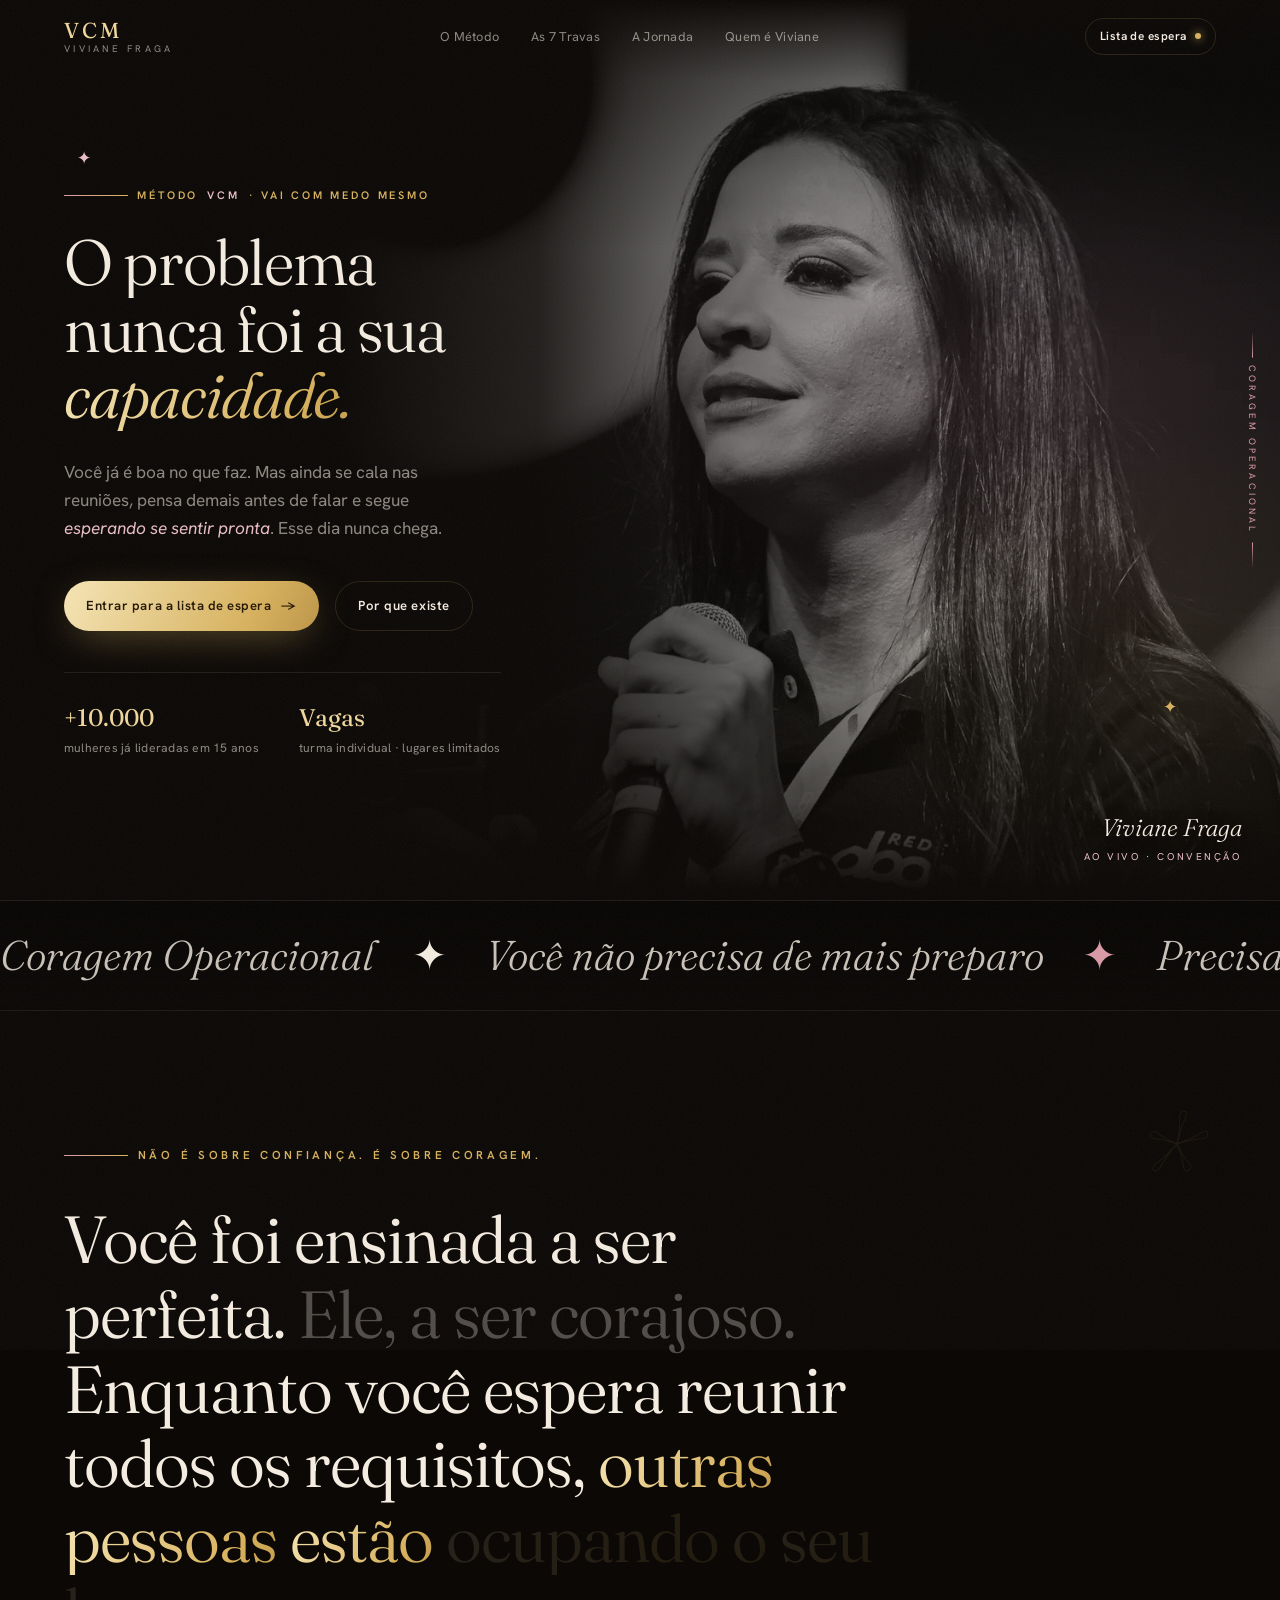
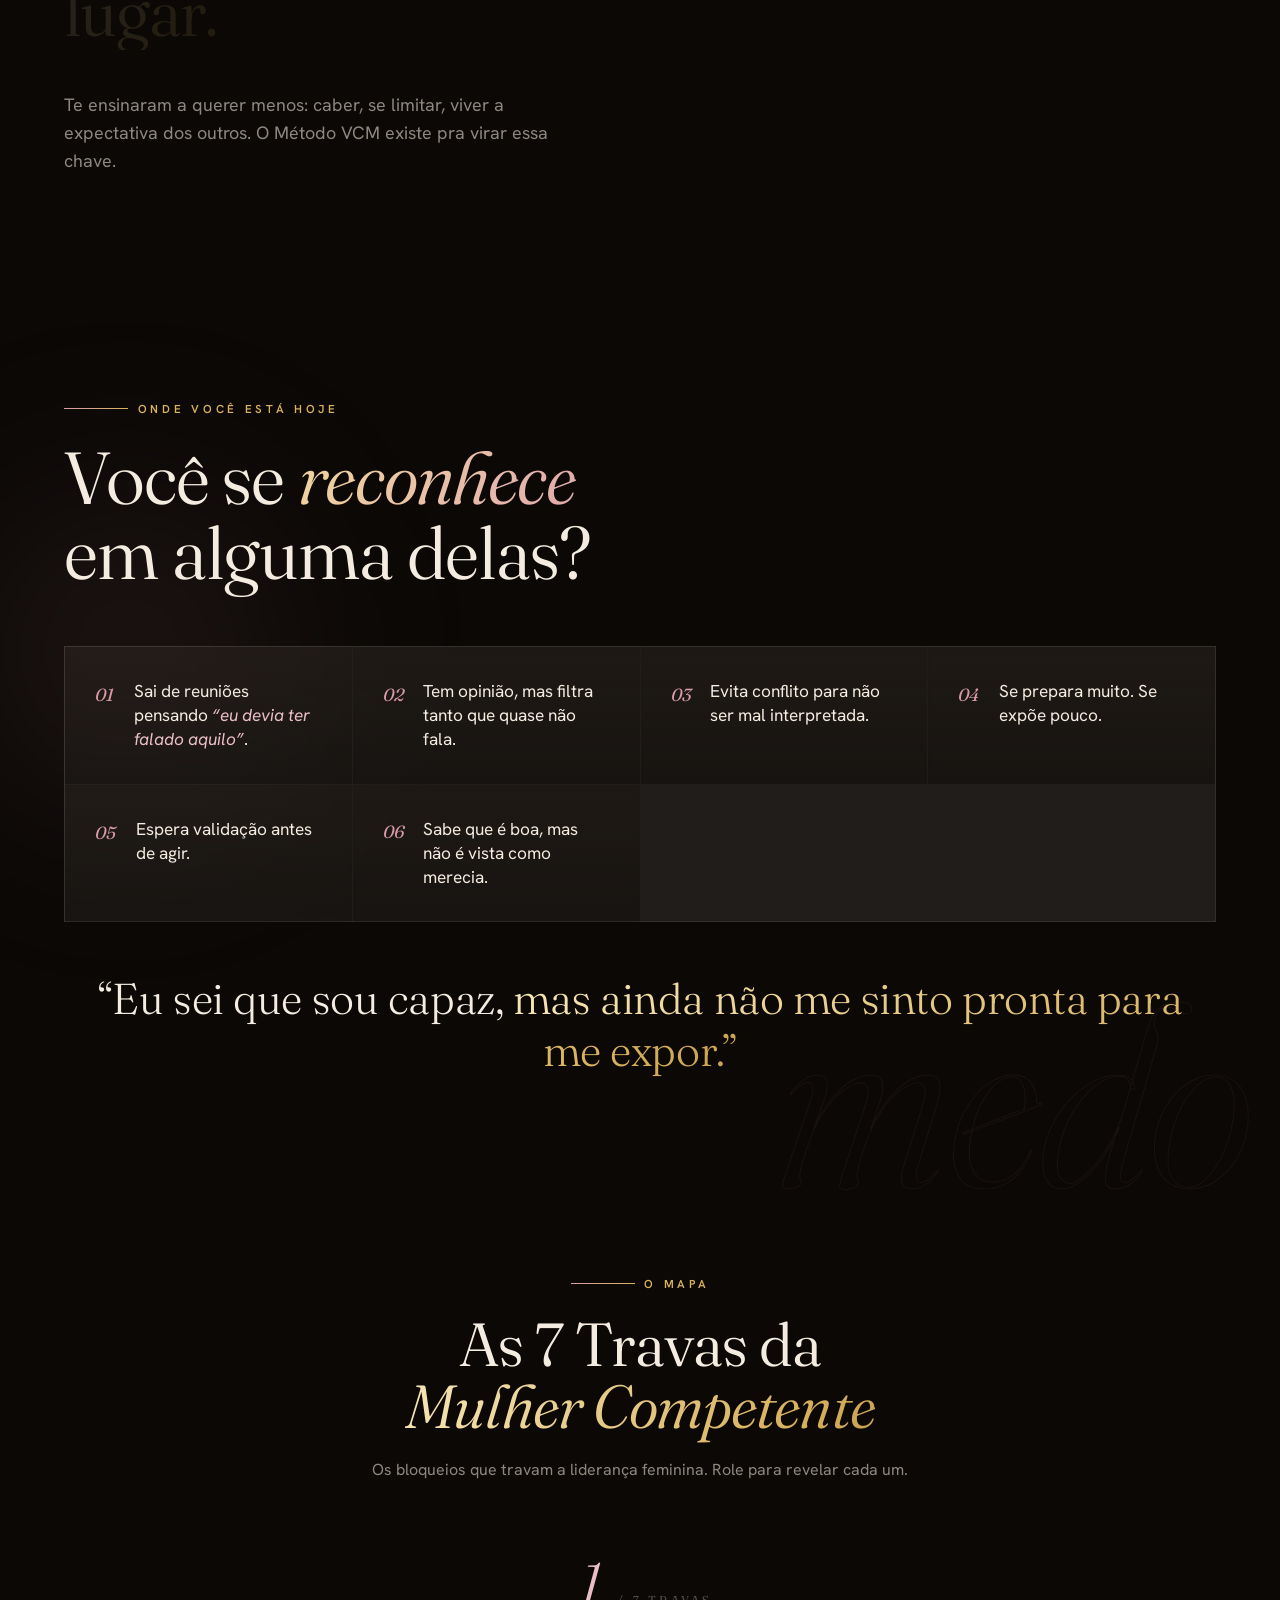
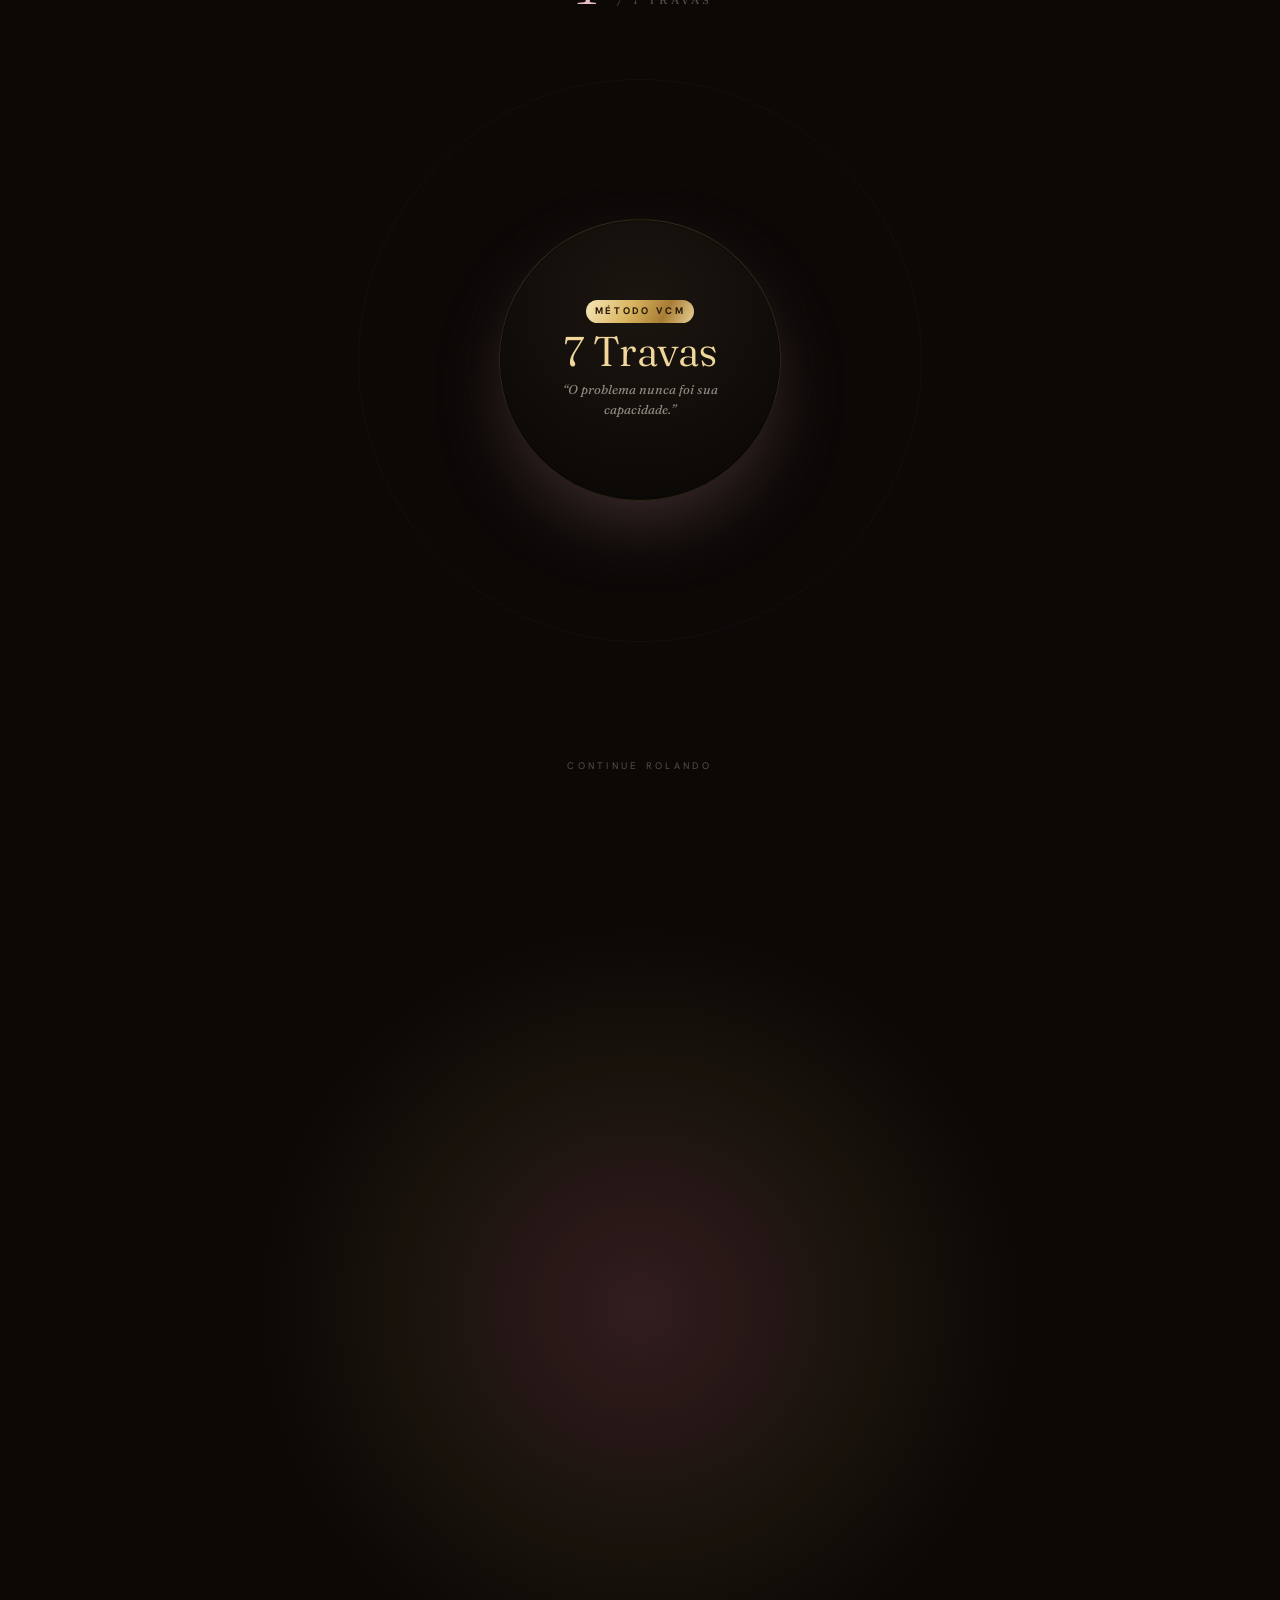
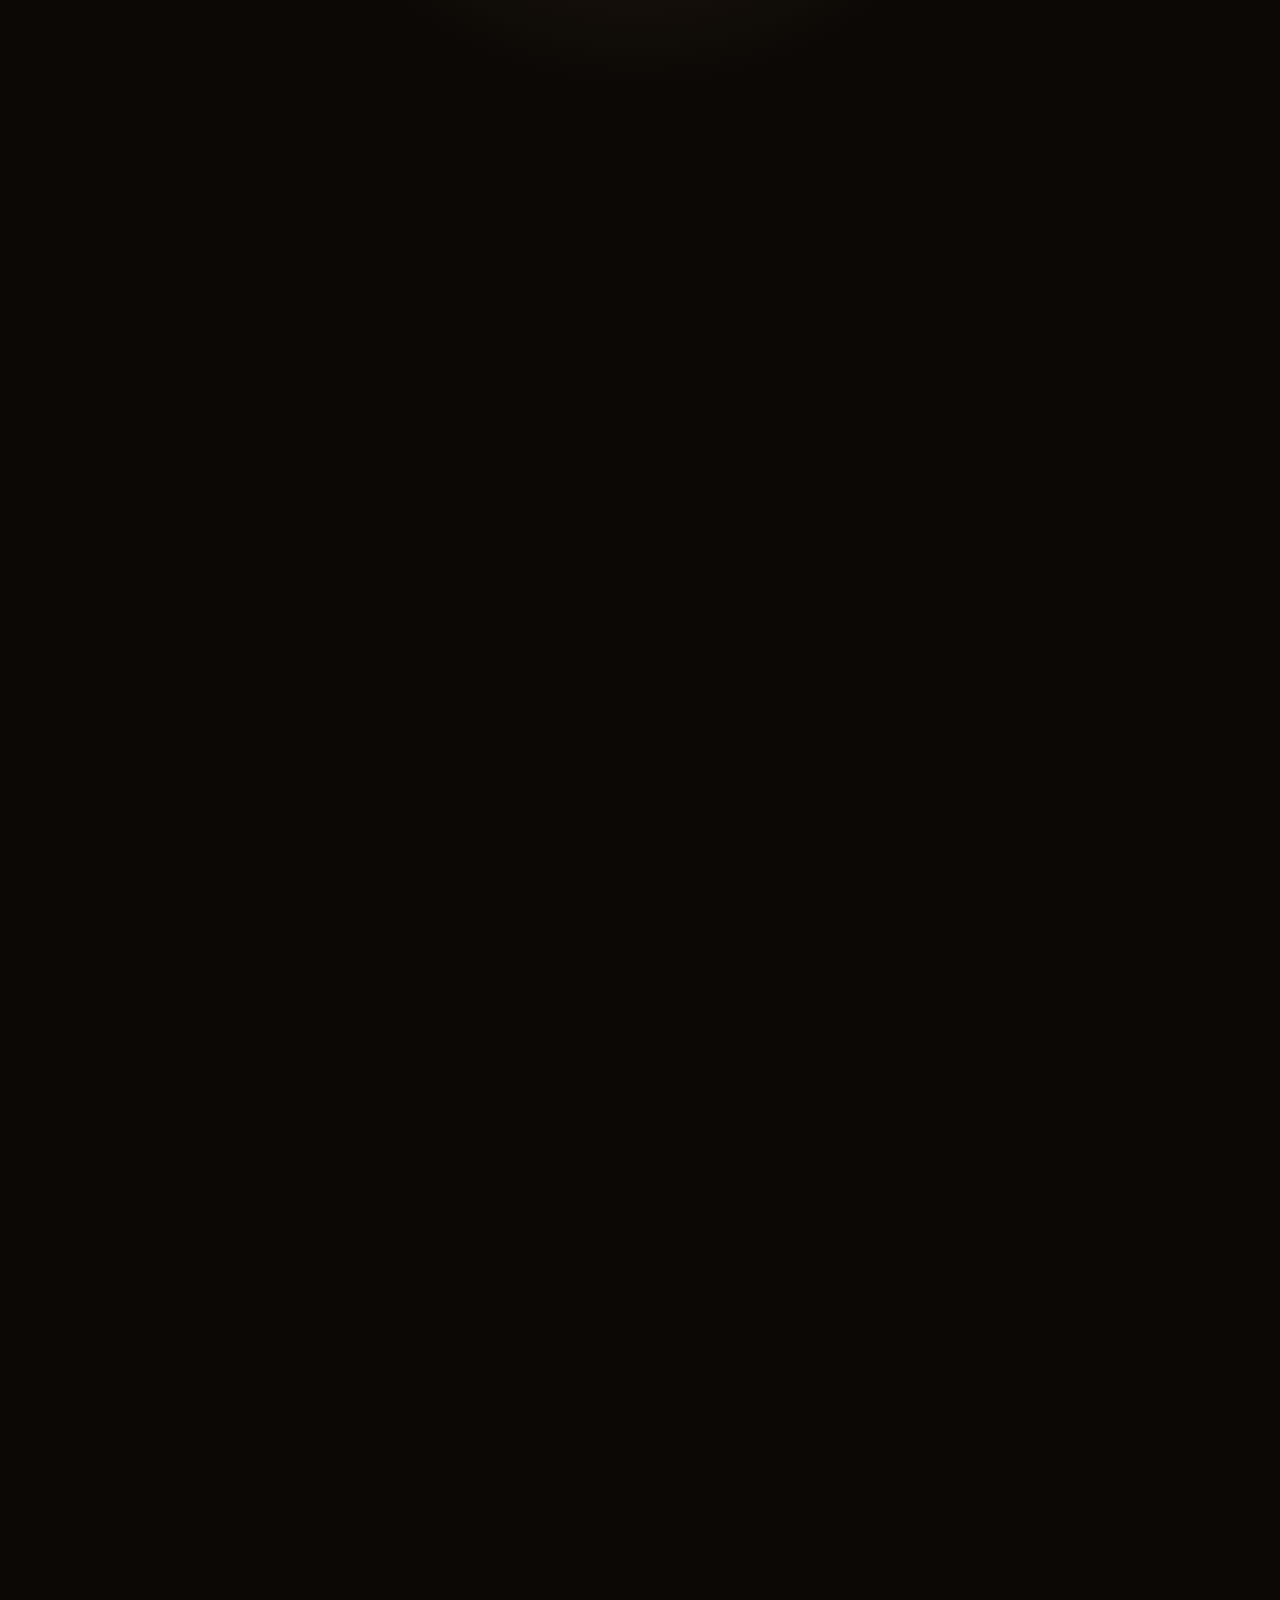
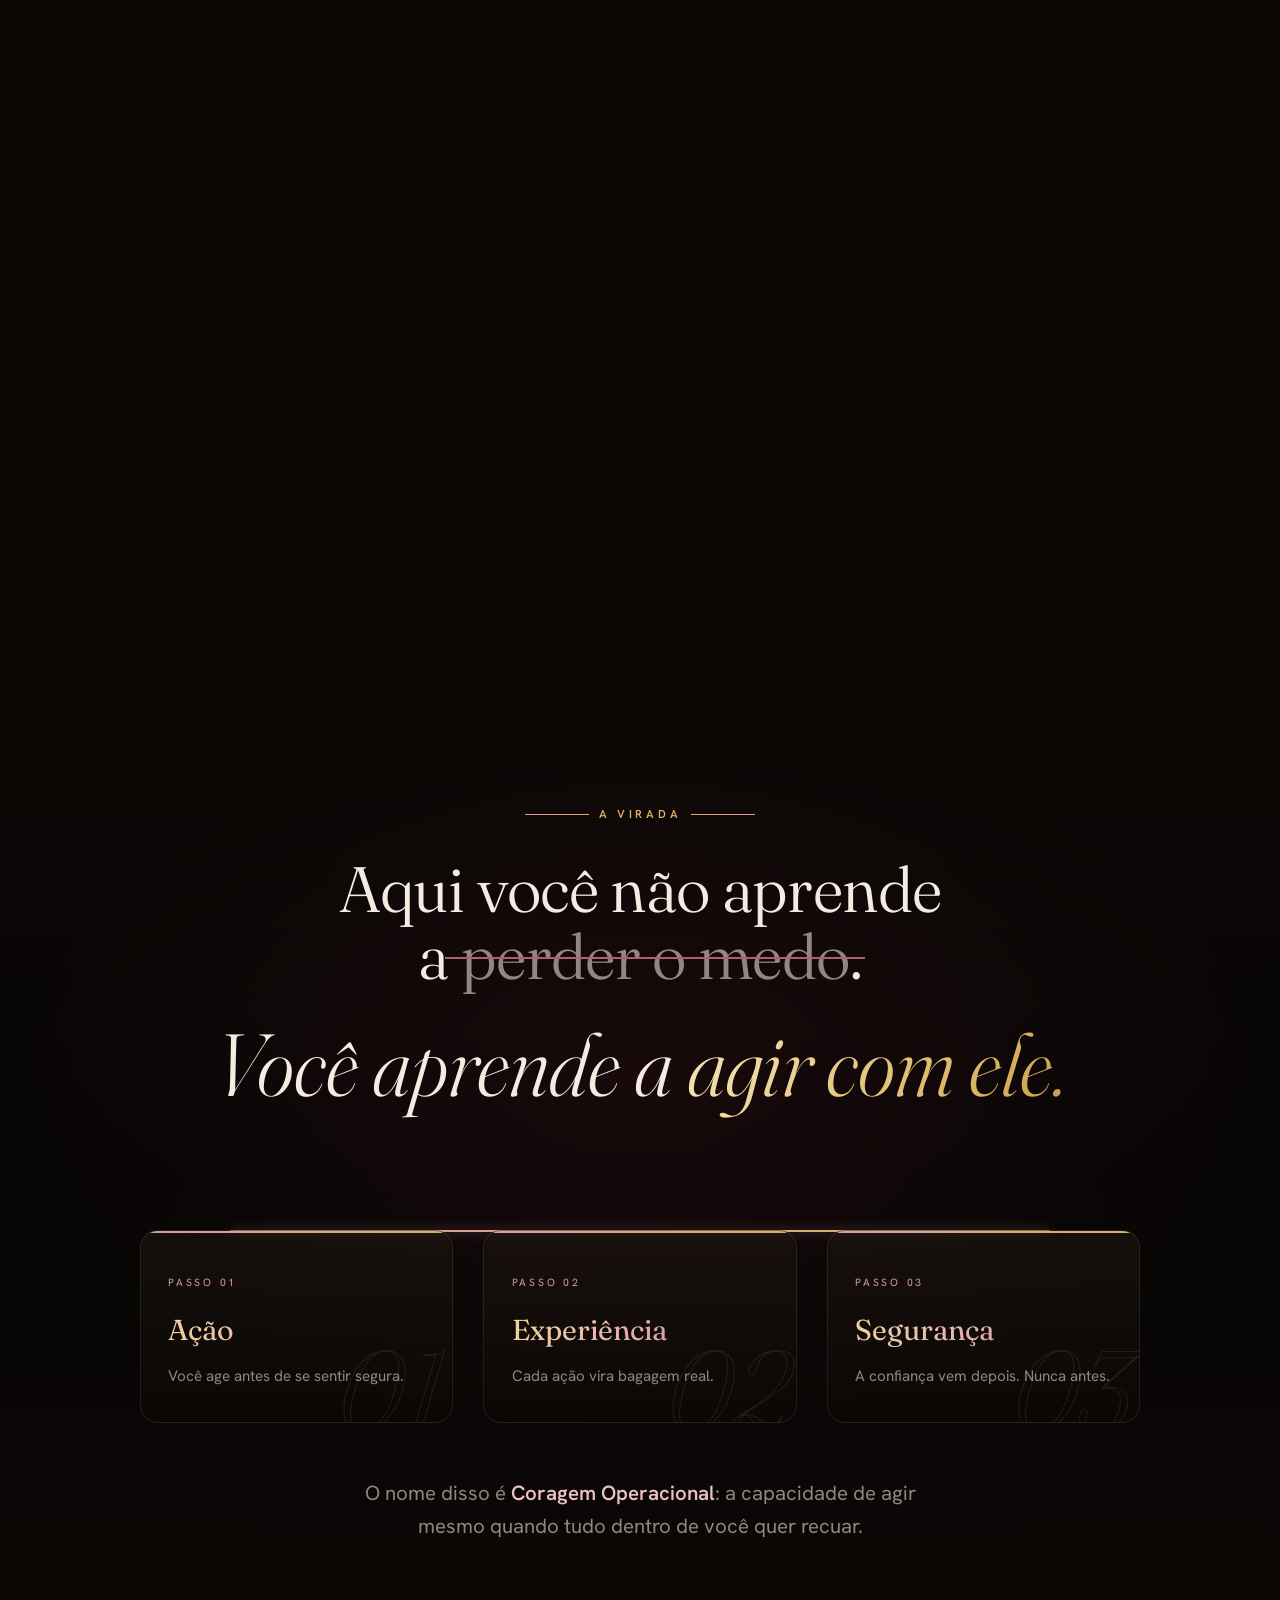
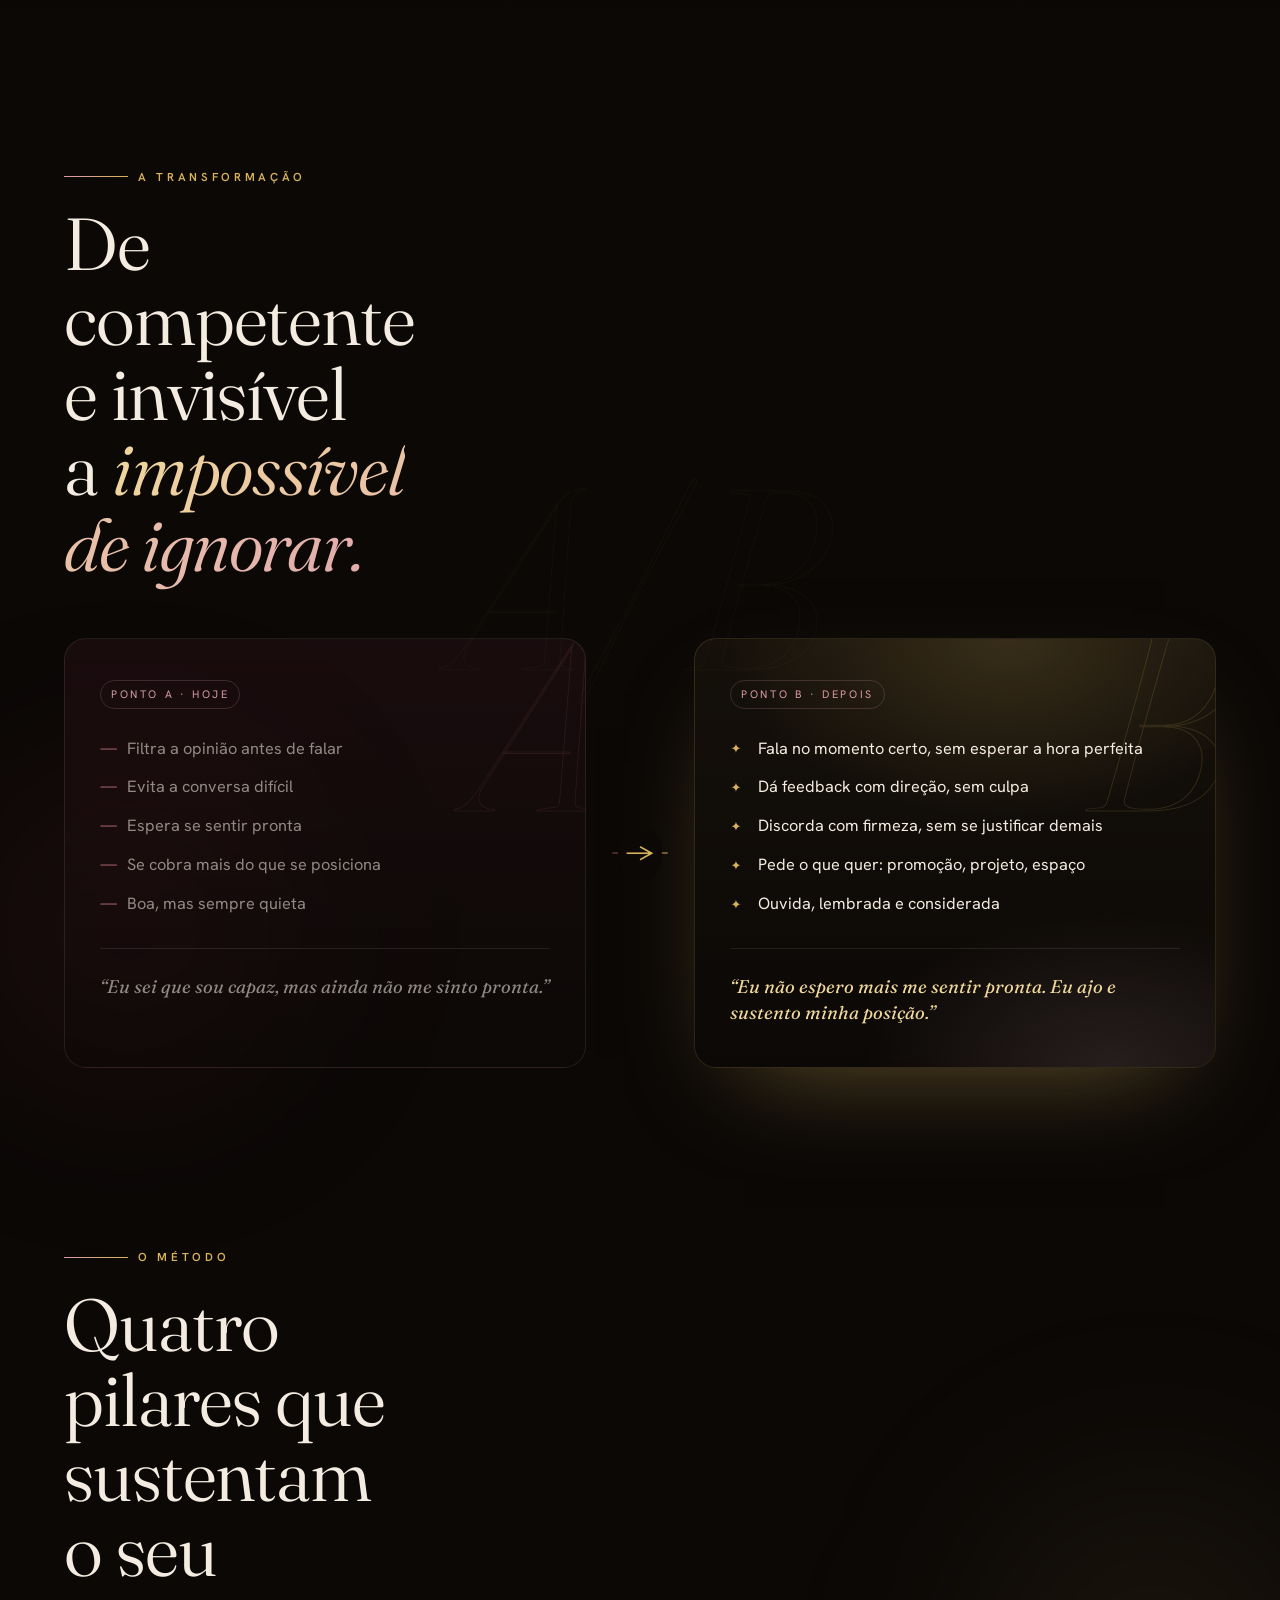
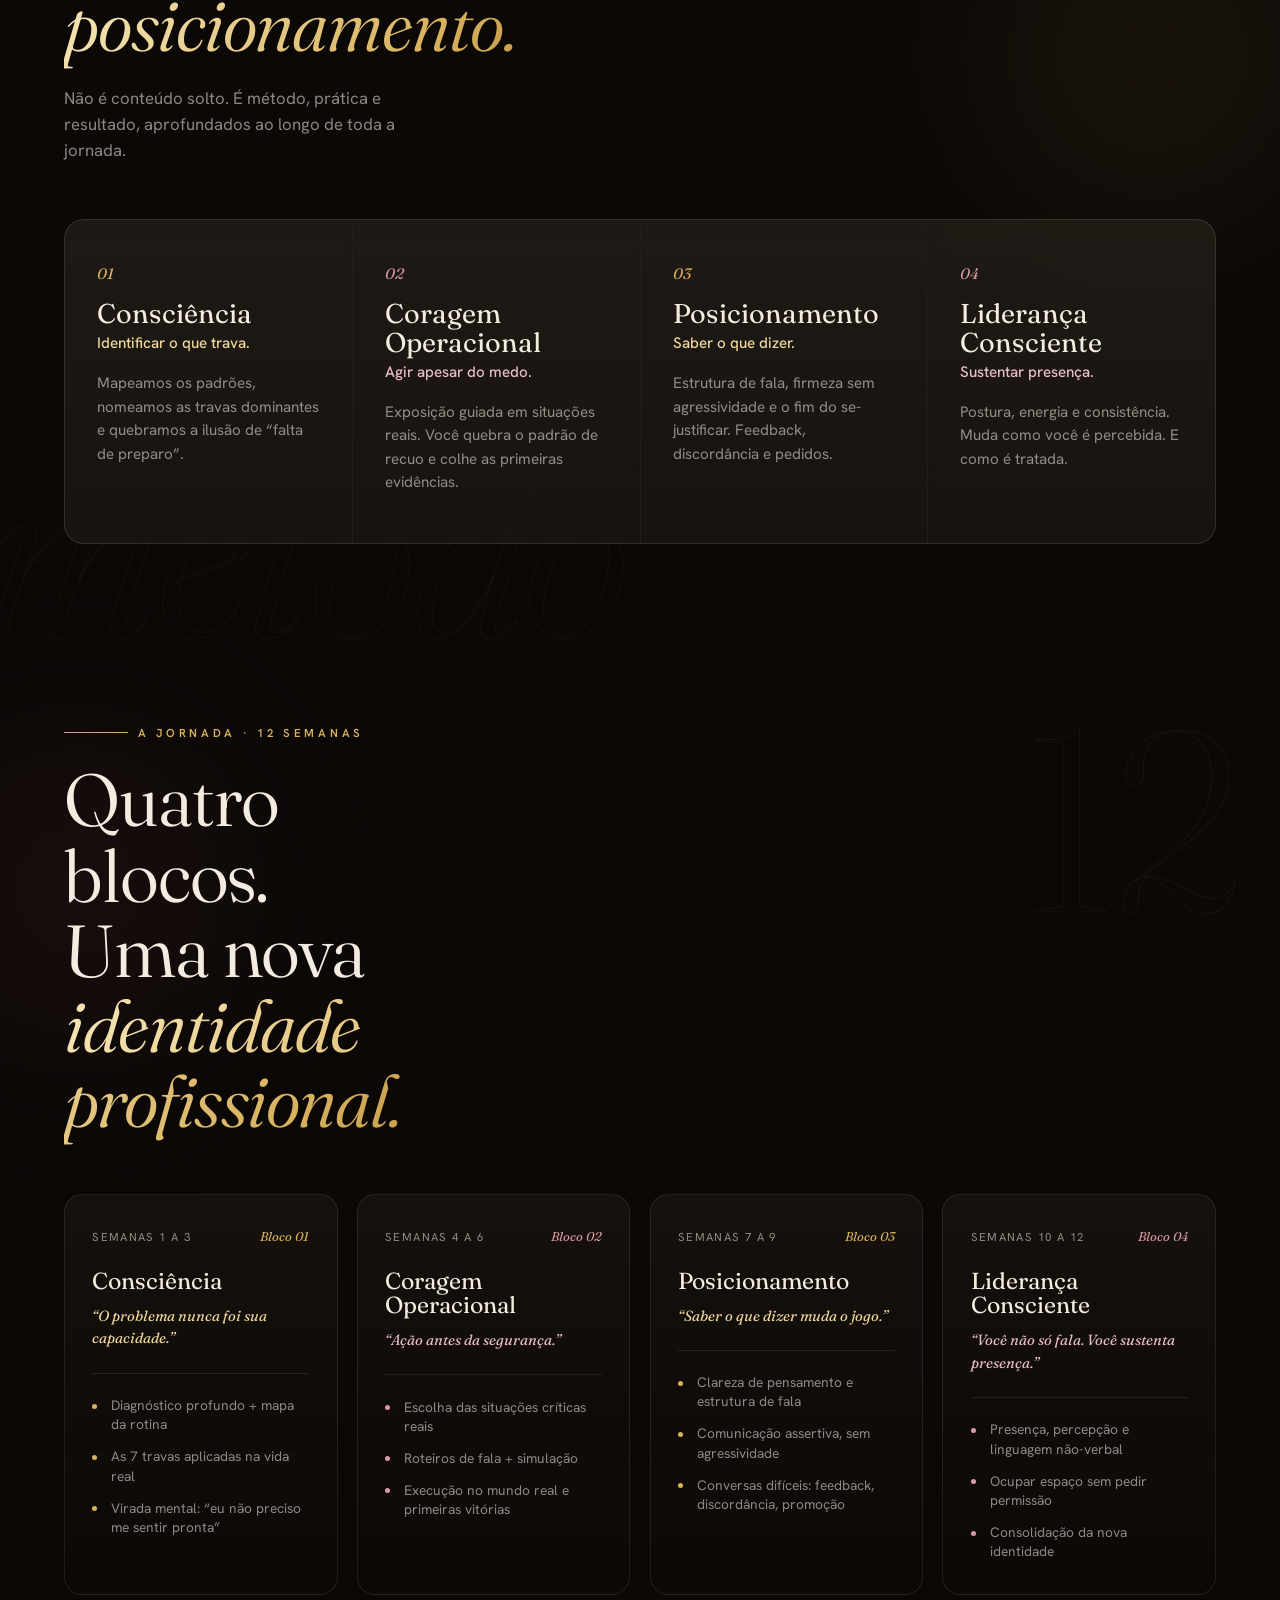
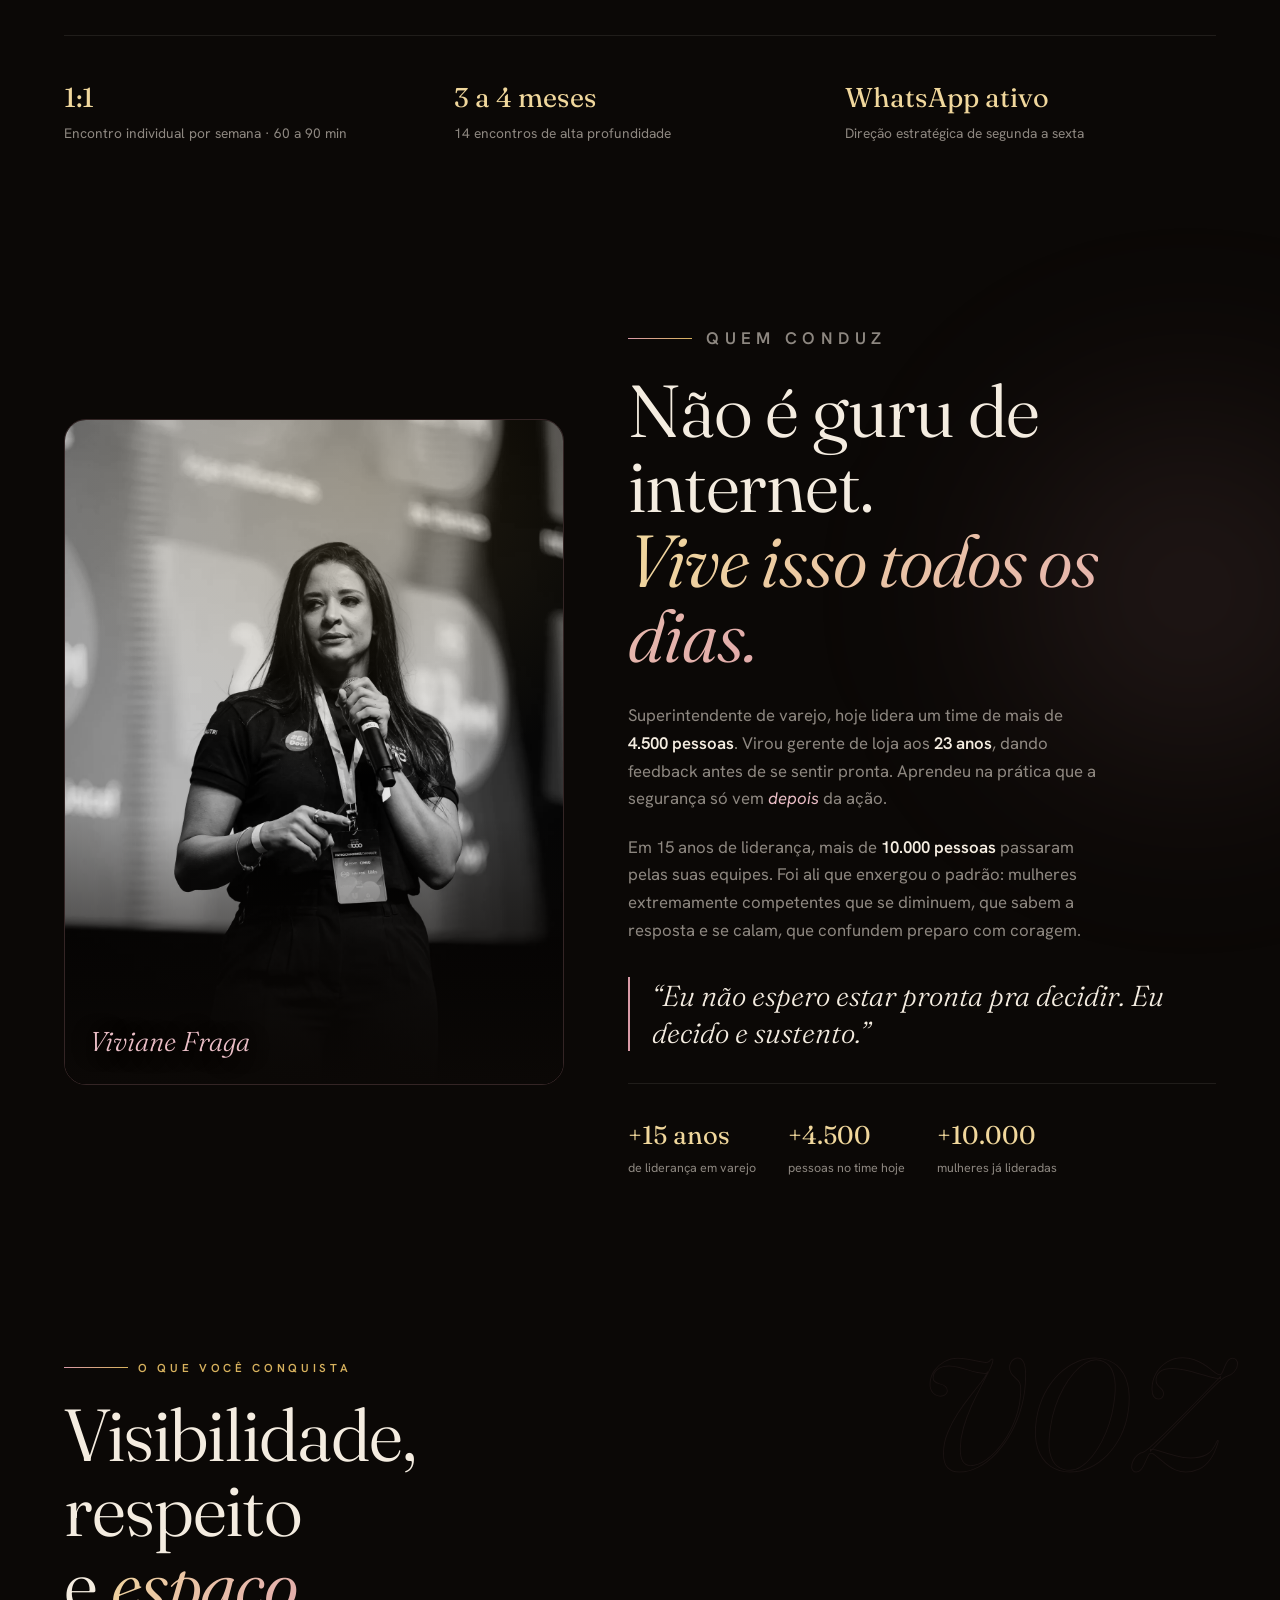
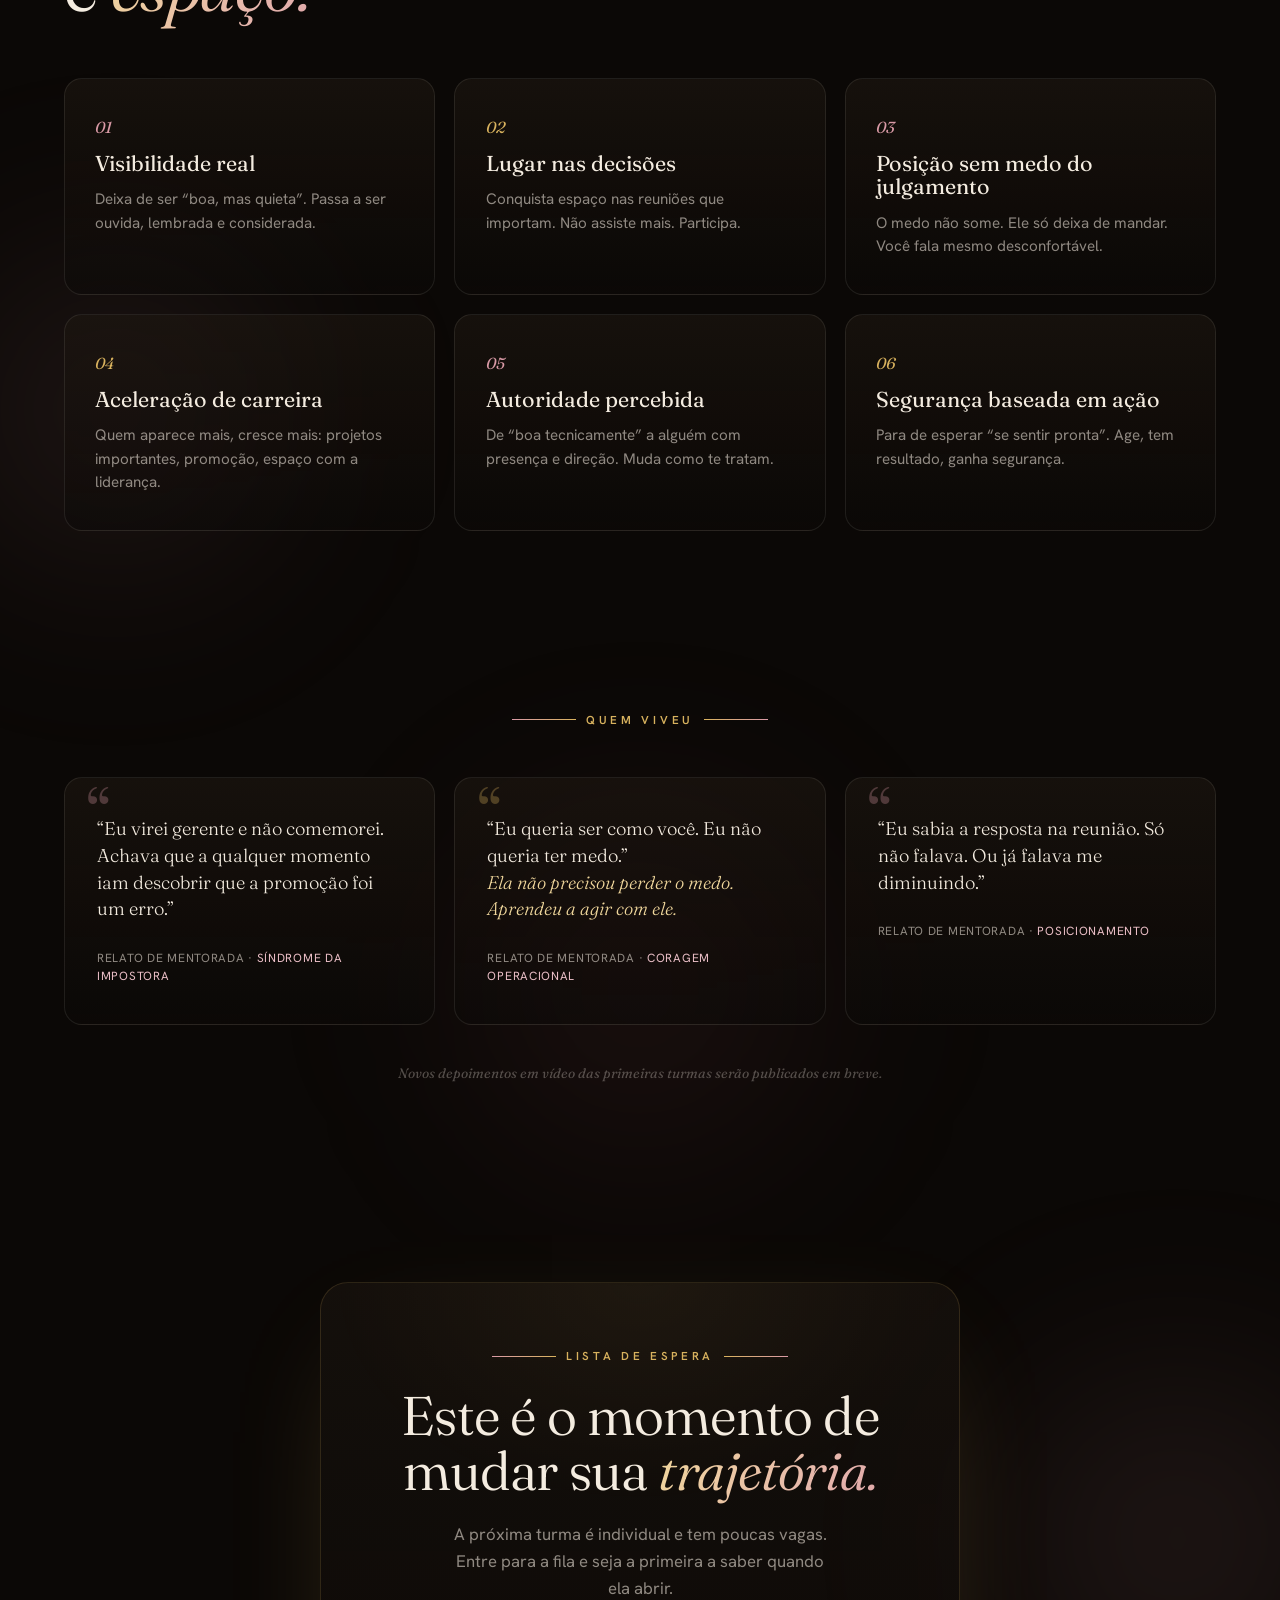
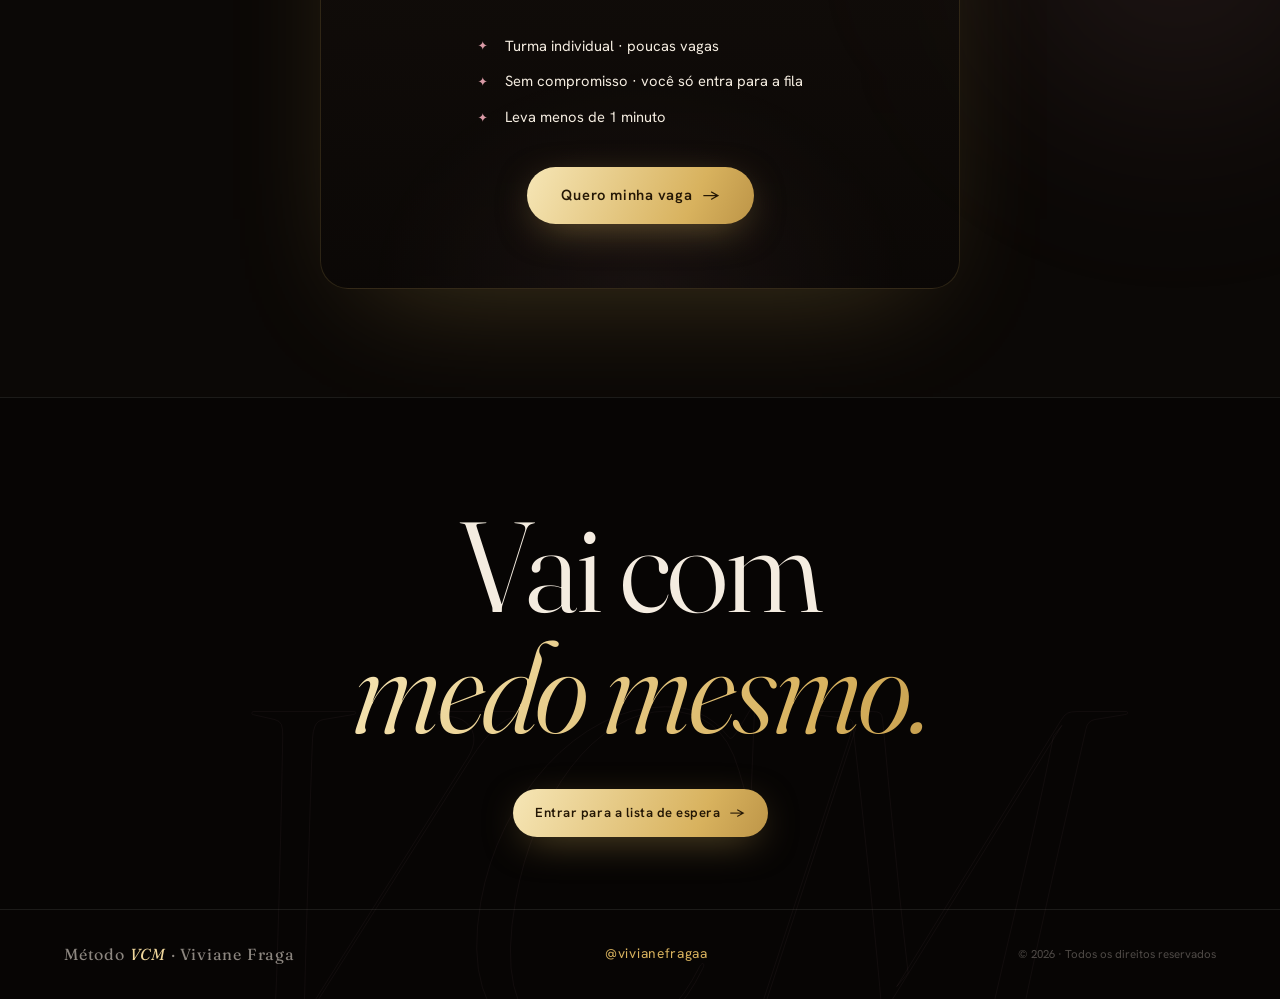
==== index.html @ cedabbd3 "Primeiro commit" ====
<!DOCTYPE html>
<html lang="pt-BR" class="no-js">
<head>
<meta charset="UTF-8" />
<meta name="viewport" content="width=device-width, initial-scale=1.0" />
<title>Método VCM · Viviane Fraga | Lista de Espera</title>
<meta name="description" content="Método VCM · Vai Com Medo Mesmo. Para a mulher competente que já entrega, mas ainda se diminui. Aprenda a se posicionar com firmeza e ocupar o espaço que é seu. Lista de espera aberta." />
<meta property="og:title" content="Método VCM · Viviane Fraga" />
<meta property="og:description" content="Você não precisa de mais preparo. Precisa se posicionar." />
<meta property="og:type" content="website" />
<link rel="preconnect" href="https://fonts.googleapis.com" />
<link rel="preconnect" href="https://fonts.gstatic.com" crossorigin />
<link href="https://fonts.googleapis.com/css2?family=Fraunces:ital,opsz,wght@0,9..144,300..900;1,9..144,300..900&family=Hanken+Grotesk:ital,wght@0,300..800;1,300..700&display=swap" rel="stylesheet" />
<link rel="icon" href="data:image/svg+xml,%3Csvg xmlns='http://www.w3.org/2000/svg' viewBox='0 0 64 64'%3E%3Crect width='64' height='64' rx='14' fill='%230b0806'/%3E%3Ctext x='32' y='44' font-family='Georgia,serif' font-size='34' font-style='italic' fill='%23e0b96a' text-anchor='middle'%3EV%3C/text%3E%3C/svg%3E" />
<link rel="stylesheet" href="assets/css/styles.css" />
</head>
<body>

<!-- ============ GRAIN + VIGNETTE OVERLAYS ============ -->
<div class="grain" aria-hidden="true"></div>
<div class="cursor" aria-hidden="true"><span></span></div>

<!-- ============ PRELOADER ============ -->
<div class="preloader" id="preloader" aria-hidden="true">
  <div class="preloader__inner">
    <span class="preloader__mark">VCM</span>
    <span class="preloader__bar"><i></i></span>
    <span class="preloader__word">Vai Com Medo Mesmo</span>
  </div>
</div>

<!-- ============ NAV ============ -->
<header class="nav" id="nav">
  <a href="#topo" class="nav__brand" aria-label="Método VCM · início">
    <span class="nav__brand-mark">VCM</span>
    <span class="nav__brand-sub">Viviane Fraga</span>
  </a>
  <nav class="nav__links" aria-label="Seções">
    <a href="#metodo">O Método</a>
    <a href="#travas">As 7 Travas</a>
    <a href="#jornada">A Jornada</a>
    <a href="#viviane">Quem é Viviane</a>
  </nav>
  <a href="#lista" class="btn btn--nav" data-modal-open data-cursor="join">Lista de espera<span class="btn__dot"></span></a>
</header>

<main id="topo">

<!-- ============ HERO ============ -->
<section class="hero" id="hero">
  <div class="hero__atmos" aria-hidden="true">
    <span class="orb orb--rose"></span>
    <span class="orb orb--gold"></span>
    <span class="orb orb--wine"></span>
    <span class="hero__ghost">VCM</span>
  </div>

  <figure class="hero__figure" aria-hidden="true">
    <img src="assets/img/viviane-hero-gold.webp" alt="" width="1500" height="2250" />
    <span class="hero__figure-grade"></span>
    <span class="hero__figure-rail"><i></i> Coragem Operacional <i></i></span>
    <figcaption class="hero__figure-cap">
      <span class="hero__figure-name">Viviane Fraga</span>
      <span class="hero__figure-role">ao vivo · convenção</span>
    </figcaption>
    <span class="spark spark--1">✦</span>
    <span class="spark spark--2">✦</span>
  </figure>

  <div class="hero__inner">
    <div class="hero__content">
      <p class="eyebrow eyebrow--hero" data-reveal>
        <span class="eyebrow__line"></span> Método <em>VCM</em> · Vai Com Medo Mesmo
      </p>

      <h1 class="hero__title">
        <span class="line"><span data-line>O problema</span></span>
        <span class="line"><span data-line>nunca foi a sua</span></span>
        <span class="line"><span data-line><em class="grad">capacidade.</em></span></span>
      </h1>

      <p class="hero__lede" data-reveal>
        Você já é boa no que faz. Mas ainda se cala nas reuniões, pensa demais antes
        de falar e segue <em>esperando se sentir pronta</em>. Esse dia nunca chega.
      </p>

      <div class="hero__cta" data-reveal>
        <a href="#lista" class="btn btn--gold" data-modal-open data-magnetic data-cursor="join">
          Entrar para a lista de espera <span class="btn__arrow">→</span>
        </a>
        <a href="#manifesto" class="btn btn--ghost" data-magnetic data-cursor="scroll">Por que existe</a>
      </div>

      <div class="hero__meta">
        <div class="hero__meta-item" data-reveal><strong data-count="10000" data-prefix="+">+10.000</strong><span>mulheres já lideradas em 15 anos</span></div>
        <div class="hero__meta-item" data-reveal><strong>Vagas</strong><span>turma individual · lugares limitados</span></div>
      </div>
    </div>
  </div>

  <a href="#manifesto" class="hero__scroll" aria-label="Rolar para baixo" data-cursor="scroll">
    <span>role</span><i></i>
  </a>
</section>

<!-- ============ MARQUEE ============ -->
<section class="marquee" aria-hidden="true">
  <div class="marquee__track">
    <span>Coragem Operacional</span><span class="marquee__star">✦</span>
    <span>Você não precisa de mais preparo</span><span class="marquee__star">✦</span>
    <span>Precisa se posicionar</span><span class="marquee__star">✦</span>
    <span>Vai com medo mesmo</span><span class="marquee__star">✦</span>
    <span>Coragem Operacional</span><span class="marquee__star">✦</span>
    <span>Você não precisa de mais preparo</span><span class="marquee__star">✦</span>
    <span>Precisa se posicionar</span><span class="marquee__star">✦</span>
    <span>Vai com medo mesmo</span><span class="marquee__star">✦</span>
  </div>
</section>

<!-- ============ MANIFESTO ============ -->
<section class="manifesto" id="manifesto">
  <p class="eyebrow" data-reveal><span class="eyebrow__line"></span> Não é sobre confiança. É sobre coragem.</p>
  <h2 class="manifesto__text">
    <span data-reveal-word>Você</span> <span data-reveal-word>foi</span> <span data-reveal-word>ensinada</span>
    <span data-reveal-word>a</span> <span data-reveal-word>ser</span> <span data-reveal-word>perfeita.</span>
    <span data-reveal-word class="dim">Ele,</span> <span data-reveal-word class="dim">a</span> <span data-reveal-word class="dim">ser</span> <span data-reveal-word class="dim">corajoso.</span>
    <span data-reveal-word>Enquanto</span> <span data-reveal-word>você</span> <span data-reveal-word>espera</span>
    <span data-reveal-word>reunir</span> <span data-reveal-word>todos</span> <span data-reveal-word>os</span> <span data-reveal-word>requisitos,</span>
    <span data-reveal-word class="grad">outras</span> <span data-reveal-word class="grad">pessoas</span>
    <span data-reveal-word class="grad">estão</span> <span data-reveal-word class="grad">ocupando</span>
    <span data-reveal-word class="grad">o</span> <span data-reveal-word class="grad">seu</span> <span data-reveal-word class="grad">lugar.</span>
  </h2>
  <p class="manifesto__foot" data-reveal>
    Te ensinaram a querer menos: caber, se limitar, viver a expectativa dos outros.
    O Método VCM existe pra virar essa chave.
  </p>
</section>

<!-- ============ IDENTIFICAÇÃO / PONTO A ============ -->
<section class="recon" id="reconhece">
  <div class="recon__head">
    <p class="eyebrow" data-reveal><span class="eyebrow__line"></span> Onde você está hoje</p>
    <h2 class="section-title" data-reveal>
      Você se <em class="grad-rose">reconhece</em><br />em alguma delas?
    </h2>
  </div>
  <ul class="recon__list">
    <li data-reveal-item><span class="recon__num">01</span><p>Sai de reuniões pensando <em>“eu devia ter falado aquilo”</em>.</p></li>
    <li data-reveal-item><span class="recon__num">02</span><p>Tem opinião, mas filtra tanto que quase não fala.</p></li>
    <li data-reveal-item><span class="recon__num">03</span><p>Evita conflito para não ser mal interpretada.</p></li>
    <li data-reveal-item><span class="recon__num">04</span><p>Se prepara muito. Se expõe pouco.</p></li>
    <li data-reveal-item><span class="recon__num">05</span><p>Espera validação antes de agir.</p></li>
    <li data-reveal-item><span class="recon__num">06</span><p>Sabe que é boa, mas não é vista como merecia.</p></li>
  </ul>
  <p class="recon__quote" data-reveal>
    <span>“Eu sei que sou capaz,</span> <span class="grad">mas ainda não me sinto pronta para me expor.”</span>
  </p>
</section>

<!-- ============ AS 7 TRAVAS (SIGNATURE ORBITAL) ============ -->
<section class="travas" id="travas">
  <div class="travas__head">
    <p class="eyebrow" data-reveal><span class="eyebrow__line"></span> O mapa</p>
    <h2 class="section-title" data-reveal>As 7 Travas da<br /><em class="grad">Mulher Competente</em></h2>
    <p class="travas__sub" data-reveal>
      Os bloqueios que travam a liderança feminina. Role para revelar cada um.
    </p>
  </div>

  <div class="travas__stage" id="travasStage">
  <div class="orbit" id="orbit">
    <div class="orbit__aura" aria-hidden="true"></div>
    <div class="orbit__ring orbit__ring--1"></div>
    <div class="orbit__ring orbit__ring--2"></div>
    <div class="orbit__core">
      <span class="orbit__core-tag">Método VCM</span>
      <strong class="orbit__core-title">7 Travas</strong>
      <span class="orbit__core-quote">“O problema nunca foi sua capacidade.”</span>
    </div>

    <!-- nodes positioned via CSS custom prop --i -->
    <button class="node" style="--i:0" data-trava aria-expanded="false">
      <span class="node__dot"></span>
      <span class="node__label"><b>1.</b> Síndrome da Forte</span>
      <span class="node__desc">Sentir que precisa sustentar tudo sozinha e evitar pedir ajuda.</span>
    </button>
    <button class="node" style="--i:1" data-trava aria-expanded="false">
      <span class="node__dot"></span>
      <span class="node__label"><b>2.</b> Armadilha da Boazinha</span>
      <span class="node__desc">Evitar conflitos para agradar e manter aprovação.</span>
    </button>
    <button class="node" style="--i:2" data-trava aria-expanded="false">
      <span class="node__dot"></span>
      <span class="node__label"><b>3.</b> Fantasma da Arrogância</span>
      <span class="node__desc">Medo de parecer arrogante ao se posicionar e reconhecer conquistas.</span>
    </button>
    <button class="node" style="--i:3" data-trava aria-expanded="false">
      <span class="node__dot"></span>
      <span class="node__label"><b>4.</b> Culpa da Ambição</span>
      <span class="node__desc">Sentir culpa por querer crescer e buscar oportunidades maiores.</span>
    </button>
    <button class="node" style="--i:4" data-trava aria-expanded="false">
      <span class="node__dot"></span>
      <span class="node__label"><b>5.</b> Sobrecarga Invisível</span>
      <span class="node__desc">Assumir responsabilidades emocionais e práticas que não são suas.</span>
    </button>
    <button class="node" style="--i:5" data-trava aria-expanded="false">
      <span class="node__dot"></span>
      <span class="node__label"><b>6.</b> Medo de Perder Afeto</span>
      <span class="node__desc">Temer que firmeza e assertividade afastem as pessoas.</span>
    </button>
    <button class="node" style="--i:6" data-trava aria-expanded="false">
      <span class="node__dot"></span>
      <span class="node__label"><b>7.</b> Perfeccionismo Paralisante</span>
      <span class="node__desc">Esperar estar 100% pronta antes de agir.</span>
    </button>
  </div>
  <div class="orbit__count" aria-hidden="true"><b id="travaCount">1</b><i>/ 7 travas</i></div>
  <span class="travas__hint" aria-hidden="true">continue rolando</span>
  </div>
</section>

<!-- ============ CORAGEM OPERACIONAL (A VIRADA) ============ -->
<section class="virada" id="virada">
  <p class="eyebrow eyebrow--center" data-reveal><span class="eyebrow__line"></span> A virada <span class="eyebrow__line"></span></p>
  <h2 class="virada__title" data-reveal>
    Aqui você não aprende<br />a <span class="strike">perder o medo</span>.
  </h2>
  <p class="virada__big" data-reveal>Você aprende a <em class="grad">agir com ele.</em></p>

  <div class="cycle" data-reveal>
    <span class="cycle__beam" aria-hidden="true"><i></i><b class="cycle__pulse"></b></span>
    <article class="cycle__step" style="--n:0">
      <span class="cycle__ghost" aria-hidden="true">01</span>
      <span class="cycle__node" aria-hidden="true"></span>
      <span class="cycle__idx">Passo 01</span>
      <strong>Ação</strong>
      <p>Você age antes de se sentir segura.</p>
    </article>
    <article class="cycle__step" style="--n:1">
      <span class="cycle__ghost" aria-hidden="true">02</span>
      <span class="cycle__node" aria-hidden="true"></span>
      <span class="cycle__idx">Passo 02</span>
      <strong>Experiência</strong>
      <p>Cada ação vira bagagem real.</p>
    </article>
    <article class="cycle__step" style="--n:2">
      <span class="cycle__ghost" aria-hidden="true">03</span>
      <span class="cycle__node" aria-hidden="true"></span>
      <span class="cycle__idx">Passo 03</span>
      <strong>Segurança</strong>
      <p>A confiança vem depois. Nunca antes.</p>
    </article>
  </div>

  <p class="virada__name" data-reveal>
    O nome disso é <strong>Coragem Operacional</strong>:
    a capacidade de agir mesmo quando tudo dentro de você quer recuar.
  </p>
</section>

<!-- ============ PONTO A -> PONTO B ============ -->
<section class="ab" id="transformacao">
  <div class="ab__head">
    <p class="eyebrow" data-reveal><span class="eyebrow__line"></span> A transformação</p>
    <h2 class="section-title" data-reveal>De competente e invisível<br />a <em class="grad-rose">impossível de ignorar.</em></h2>
  </div>
  <div class="ab__grid">
    <div class="ab__col ab__col--a" data-reveal-item>
      <span class="ab__ghost" aria-hidden="true">A</span>
      <span class="ab__tag">Ponto A · hoje</span>
      <ul>
        <li>Filtra a opinião antes de falar</li>
        <li>Evita a conversa difícil</li>
        <li>Espera se sentir pronta</li>
        <li>Se cobra mais do que se posiciona</li>
        <li>Boa, mas sempre quieta</li>
      </ul>
      <p class="ab__phrase">“Eu sei que sou capaz, mas ainda não me sinto pronta.”</p>
    </div>
    <div class="ab__arrow" aria-hidden="true">
      <span class="ab__conduit"><i></i><i></i><i></i></span>
      <span class="ab__arrowhead">→</span>
    </div>
    <div class="ab__col ab__col--b" data-reveal-item>
      <span class="ab__ghost" aria-hidden="true">B</span>
      <span class="ab__bloom" aria-hidden="true"></span>
      <span class="ab__tag ab__tag--gold">Ponto B · depois</span>
      <ul>
        <li>Fala no momento certo, sem esperar a hora perfeita</li>
        <li>Dá feedback com direção, sem culpa</li>
        <li>Discorda com firmeza, sem se justificar demais</li>
        <li>Pede o que quer: promoção, projeto, espaço</li>
        <li>Ouvida, lembrada e considerada</li>
      </ul>
      <p class="ab__phrase ab__phrase--gold">“Eu não espero mais me sentir pronta. Eu ajo e sustento minha posição.”</p>
    </div>
  </div>
</section>

<!-- ============ O MÉTODO — 4 PILARES ============ -->
<section class="pilares" id="metodo">
  <div class="pilares__head">
    <p class="eyebrow" data-reveal><span class="eyebrow__line"></span> O método</p>
    <h2 class="section-title" data-reveal>Quatro pilares que sustentam<br />o seu <em class="grad">posicionamento.</em></h2>
    <p class="pilares__sub" data-reveal>Não é conteúdo solto. É método, prática e resultado, aprofundados ao longo de toda a jornada.</p>
  </div>
  <div class="pilares__grid">
    <article class="pilar" data-reveal-item>
      <span class="pilar__num">01</span>
      <h3>Consciência</h3>
      <p class="pilar__lead">Identificar o que trava.</p>
      <p>Mapeamos os padrões, nomeamos as travas dominantes e quebramos a ilusão de “falta de preparo”.</p>
    </article>
    <article class="pilar" data-reveal-item>
      <span class="pilar__num">02</span>
      <h3>Coragem Operacional</h3>
      <p class="pilar__lead">Agir apesar do medo.</p>
      <p>Exposição guiada em situações reais. Você quebra o padrão de recuo e colhe as primeiras evidências.</p>
    </article>
    <article class="pilar" data-reveal-item>
      <span class="pilar__num">03</span>
      <h3>Posicionamento</h3>
      <p class="pilar__lead">Saber o que dizer.</p>
      <p>Estrutura de fala, firmeza sem agressividade e o fim do se-justificar. Feedback, discordância e pedidos.</p>
    </article>
    <article class="pilar" data-reveal-item>
      <span class="pilar__num">04</span>
      <h3>Liderança Consciente</h3>
      <p class="pilar__lead">Sustentar presença.</p>
      <p>Postura, energia e consistência. Muda como você é percebida. E como é tratada.</p>
    </article>
  </div>
</section>

<!-- ============ A JORNADA — 12 SEMANAS ============ -->
<section class="jornada" id="jornada">
  <div class="jornada__head">
    <p class="eyebrow" data-reveal><span class="eyebrow__line"></span> A jornada · 12 semanas</p>
    <h2 class="section-title" data-reveal>Quatro blocos.<br />Uma nova <em class="grad">identidade profissional.</em></h2>
  </div>

  <div class="jornada__track">
    <article class="bloco" data-reveal-item>
      <header><span class="bloco__weeks">Semanas 1 a 3</span><span class="bloco__pill">Bloco 01</span></header>
      <h3>Consciência</h3>
      <p class="bloco__quote">“O problema nunca foi sua capacidade.”</p>
      <ul>
        <li>Diagnóstico profundo + mapa da rotina</li>
        <li>As 7 travas aplicadas na vida real</li>
        <li>Virada mental: “eu não preciso me sentir pronta”</li>
      </ul>
    </article>
    <article class="bloco" data-reveal-item>
      <header><span class="bloco__weeks">Semanas 4 a 6</span><span class="bloco__pill">Bloco 02</span></header>
      <h3>Coragem Operacional</h3>
      <p class="bloco__quote">“Ação antes da segurança.”</p>
      <ul>
        <li>Escolha das situações críticas reais</li>
        <li>Roteiros de fala + simulação</li>
        <li>Execução no mundo real e primeiras vitórias</li>
      </ul>
    </article>
    <article class="bloco" data-reveal-item>
      <header><span class="bloco__weeks">Semanas 7 a 9</span><span class="bloco__pill">Bloco 03</span></header>
      <h3>Posicionamento</h3>
      <p class="bloco__quote">“Saber o que dizer muda o jogo.”</p>
      <ul>
        <li>Clareza de pensamento e estrutura de fala</li>
        <li>Comunicação assertiva, sem agressividade</li>
        <li>Conversas difíceis: feedback, discordância, promoção</li>
      </ul>
    </article>
    <article class="bloco" data-reveal-item>
      <header><span class="bloco__weeks">Semanas 10 a 12</span><span class="bloco__pill">Bloco 04</span></header>
      <h3>Liderança Consciente</h3>
      <p class="bloco__quote">“Você não só fala. Você sustenta presença.”</p>
      <ul>
        <li>Presença, percepção e linguagem não-verbal</li>
        <li>Ocupar espaço sem pedir permissão</li>
        <li>Consolidação da nova identidade</li>
      </ul>
    </article>
  </div>

  <div class="jornada__format" data-reveal>
    <div class="fmt"><strong>1:1</strong><span>Encontro individual por semana · 60 a 90 min</span></div>
    <div class="fmt"><strong>3 a 4 meses</strong><span>14 encontros de alta profundidade</span></div>
    <div class="fmt"><strong>WhatsApp ativo</strong><span>Direção estratégica de segunda a sexta</span></div>
  </div>
</section>

<!-- ============ QUEM É VIVIANE ============ -->
<section class="viviane" id="viviane">
  <div class="viviane__media" data-reveal>
    <div class="viviane__frame">
      <img src="assets/img/viviane-full-gold.webp" alt="Viviane Fraga discursando em convenção corporativa." width="1400" height="2100" />
      <span class="viviane__frame-tint"></span>
    </div>
    <span class="viviane__sign">Viviane Fraga</span>
  </div>
  <div class="viviane__text">
    <p class="eyebrow" data-reveal><span class="eyebrow__line"></span> Quem conduz</p>
    <h2 class="section-title" data-reveal>Não é guru de internet.<br /><em class="grad-rose">Vive isso todos os dias.</em></h2>
    <p data-reveal>
      Superintendente de varejo, hoje lidera um time de mais de <strong>4.500 pessoas</strong>.
      Virou gerente de loja aos <strong>23 anos</strong>, dando feedback antes de se sentir pronta.
      Aprendeu na prática que a segurança só vem <em>depois</em> da ação.
    </p>
    <p data-reveal>
      Em 15 anos de liderança, mais de <strong>10.000 pessoas</strong> passaram pelas suas equipes.
      Foi ali que enxergou o padrão: mulheres extremamente competentes que se diminuem,
      que sabem a resposta e se calam, que confundem preparo com coragem.
    </p>
    <blockquote class="viviane__quote" data-reveal>
      “Eu não espero estar pronta pra decidir. Eu decido e sustento.”
    </blockquote>
    <dl class="viviane__stats" data-reveal>
      <div><dt>+15 anos</dt><dd>de liderança em varejo</dd></div>
      <div><dt>+4.500</dt><dd>pessoas no time hoje</dd></div>
      <div><dt>+10.000</dt><dd>mulheres já lideradas</dd></div>
    </dl>
  </div>
</section>

<!-- ============ CONQUISTAS ============ -->
<section class="conquistas" id="conquistas">
  <div class="conquistas__head">
    <p class="eyebrow" data-reveal><span class="eyebrow__line"></span> O que você conquista</p>
    <h2 class="section-title" data-reveal>Visibilidade, respeito<br />e <em class="grad-rose">espaço.</em></h2>
  </div>
  <div class="conquistas__grid">
    <article data-reveal-item><span>01</span><h3>Visibilidade real</h3><p>Deixa de ser “boa, mas quieta”. Passa a ser ouvida, lembrada e considerada.</p></article>
    <article data-reveal-item><span>02</span><h3>Lugar nas decisões</h3><p>Conquista espaço nas reuniões que importam. Não assiste mais. Participa.</p></article>
    <article data-reveal-item><span>03</span><h3>Posição sem medo do julgamento</h3><p>O medo não some. Ele só deixa de mandar. Você fala mesmo desconfortável.</p></article>
    <article data-reveal-item><span>04</span><h3>Aceleração de carreira</h3><p>Quem aparece mais, cresce mais: projetos importantes, promoção, espaço com a liderança.</p></article>
    <article data-reveal-item><span>05</span><h3>Autoridade percebida</h3><p>De “boa tecnicamente” a alguém com presença e direção. Muda como te tratam.</p></article>
    <article data-reveal-item><span>06</span><h3>Segurança baseada em ação</h3><p>Para de esperar “se sentir pronta”. Age, tem resultado, ganha segurança.</p></article>
  </div>
</section>

<!-- ============ PROVA SOCIAL ============ -->
<section class="prova" id="prova">
  <p class="eyebrow eyebrow--center" data-reveal><span class="eyebrow__line"></span> Quem viveu <span class="eyebrow__line"></span></p>
  <div class="prova__cards">
    <blockquote class="prova__card" data-reveal-item>
      <p>“Eu virei gerente e não comemorei. Achava que a qualquer momento iam descobrir que a promoção foi um erro.”</p>
      <footer>Relato de mentorada · <span>síndrome da impostora</span></footer>
    </blockquote>
    <blockquote class="prova__card prova__card--wide" data-reveal-item>
      <p>“Eu queria ser como você. Eu não queria ter medo.”<br /><em>Ela não precisou perder o medo. Aprendeu a agir com ele.</em></p>
      <footer>Relato de mentorada · <span>coragem operacional</span></footer>
    </blockquote>
    <blockquote class="prova__card" data-reveal-item>
      <p>“Eu sabia a resposta na reunião. Só não falava. Ou já falava me diminuindo.”</p>
      <footer>Relato de mentorada · <span>posicionamento</span></footer>
    </blockquote>
  </div>
  <p class="prova__note" data-reveal>Novos depoimentos em vídeo das primeiras turmas serão publicados em breve.</p>
</section>

<!-- ============ LISTA DE ESPERA (FORM) ============ -->
<section class="lista" id="lista">
  <div class="lista__card" data-reveal>
    <p class="eyebrow eyebrow--center"><span class="eyebrow__line"></span> Lista de espera <span class="eyebrow__line"></span></p>
    <h2 class="section-title">Este é o momento de<br />mudar sua <em class="grad-rose">trajetória.</em></h2>
    <p class="lista__lead">
      A próxima turma é individual e tem poucas vagas. Entre para a fila e seja
      a primeira a saber quando ela abrir.
    </p>
    <ul class="lista__marks">
      <li>Turma individual · poucas vagas</li>
      <li>Sem compromisso · você só entra para a fila</li>
      <li>Leva menos de 1 minuto</li>
    </ul>
    <button type="button" class="btn btn--gold btn--lg" data-modal-open data-magnetic data-cursor="join">
      Quero minha vaga <span class="btn__arrow">→</span>
    </button>
  </div>
</section>

<!-- ============ MODAL · LISTA DE ESPERA ============ -->
<div class="modal" id="waitlistModal" aria-hidden="true">
  <div class="modal__backdrop" data-modal-close></div>
  <div class="modal__panel" role="dialog" aria-modal="true" aria-label="Entrar para a lista de espera">
    <button class="modal__close" type="button" data-modal-close aria-label="Fechar">✕</button>
    <div class="modal__head">
      <p class="eyebrow"><span class="eyebrow__line"></span> Lista de espera</p>
      <h3 class="modal__title">Garanta seu lugar na fila</h3>
      <p class="modal__sub">Leva menos de 1 minuto. Suas respostas ajudam a priorizar quem tem mais alinhamento com a mentoria.</p>
    </div>

    <form class="form" id="waitlist" novalidate>
    <div class="form__row">
      <label class="field">
        <span class="field__label">Seu nome <i>*</i></span>
        <input type="text" name="nome" required autocomplete="name" placeholder="Como podemos te chamar?" />
      </label>
    </div>
    <div class="form__row form__row--2">
      <label class="field">
        <span class="field__label">WhatsApp <i>*</i></span>
        <input type="tel" name="whatsapp" required inputmode="tel" autocomplete="tel" placeholder="(00) 00000-0000" />
      </label>
      <label class="field">
        <span class="field__label">E-mail <i>*</i></span>
        <input type="email" name="email" required autocomplete="email" placeholder="voce@email.com" />
      </label>
    </div>
    <div class="form__row form__row--2">
      <label class="field">
        <span class="field__label">Instagram <i>(opcional)</i></span>
        <input type="text" name="instagram" autocomplete="off" placeholder="@seu.perfil" />
      </label>
      <label class="field">
        <span class="field__label">Momento da carreira <i>*</i></span>
        <span class="select">
          <select name="carreira" required>
            <option value="" disabled selected>Selecione</option>
            <option>Analista</option>
            <option>Especialista</option>
            <option>Coordenadora</option>
            <option>Gerente</option>
            <option>Executiva</option>
            <option>Empresária</option>
            <option>Outro</option>
          </select>
        </span>
      </label>
    </div>

    <fieldset class="field field--group">
      <legend class="field__label">O que mais tem travado o seu crescimento hoje? <i>*</i></legend>
      <div class="chips">
        <label class="chip"><input type="radio" name="trava" value="Medo de me expor e ser julgada" required /><span>Medo de me expor e ser julgada</span></label>
        <label class="chip"><input type="radio" name="trava" value="Dificuldade de reconhecer meu próprio valor" /><span>Não reconhecer meu próprio valor</span></label>
        <label class="chip"><input type="radio" name="trava" value="Penso demais antes de agir e perco oportunidades" /><span>Penso demais e perco oportunidades</span></label>
        <label class="chip"><input type="radio" name="trava" value="Dificuldade de me posicionar em reuniões e feedbacks" /><span>Não me posiciono em reuniões</span></label>
        <label class="chip"><input type="radio" name="trava" value="Faço muito, mas não sou reconhecida" /><span>Faço muito e não sou reconhecida</span></label>
        <label class="chip"><input type="radio" name="trava" value="Espero me sentir preparada antes do próximo passo" /><span>Espero me sentir preparada</span></label>
      </div>
    </fieldset>

    <fieldset class="field field--group">
      <legend class="field__label">O que você mais deseja conquistar nos próximos 12 meses? <i>*</i></legend>
      <div class="chips">
        <label class="chip"><input type="radio" name="desejo" value="Ser promovida" required /><span>Ser promovida</span></label>
        <label class="chip"><input type="radio" name="desejo" value="Assumir liderança" /><span>Assumir uma liderança</span></label>
        <label class="chip"><input type="radio" name="desejo" value="Me posicionar com mais segurança" /><span>Me posicionar com segurança</span></label>
        <label class="chip"><input type="radio" name="desejo" value="Ser mais reconhecida" /><span>Ser mais reconhecida</span></label>
        <label class="chip"><input type="radio" name="desejo" value="Ter coragem para agir" /><span>Ter coragem para agir</span></label>
      </div>
    </fieldset>

    <div class="form__row form__row--2">
      <label class="field">
        <span class="field__label">Faixa de investimento que considera adequada <i>*</i></span>
        <span class="select">
          <select name="investimento" required>
            <option value="" disabled selected>Selecione</option>
            <option>Até R$ 1.500</option>
            <option>Entre R$ 1.500 e R$ 2.500</option>
            <option>Entre R$ 2.500 e R$ 3.500</option>
            <option>Entre R$ 3.500 e R$ 5.000</option>
            <option>Acima de R$ 5.000</option>
            <option>Ainda não sei</option>
          </select>
        </span>
      </label>
      <label class="field">
        <span class="field__label">Pretende entrar na próxima turma? <i>*</i></span>
        <span class="select">
          <select name="intencao" required>
            <option value="" disabled selected>Selecione</option>
            <option>Sim, quero garantir minha vaga</option>
            <option>Tenho interesse, mas ainda preciso avaliar</option>
            <option>Ainda não sei</option>
          </select>
        </span>
      </label>
    </div>

    <fieldset class="field field--group">
      <legend class="field__label">O quanto você está comprometida em transformar sua carreira agora? <i>*</i></legend>
      <div class="range">
        <input type="range" name="comprometimento" min="1" max="10" value="7" step="1" id="range" />
        <output id="rangeOut">7</output>
      </div>
      <div class="range__scale"><span>1 · só buscando informações</span><span>10 · pronta para agir</span></div>
    </fieldset>

    <button type="submit" class="btn btn--gold btn--submit" data-cursor="join">
      <span class="btn__label">Garantir meu lugar na fila</span>
      <span class="btn__arrow">→</span>
    </button>
    <p class="form__legal">Ao enviar, você entra para a Lista de Espera do Método Viviane Fraga VCM. Seus dados são usados apenas para contato sobre a mentoria.</p>
  </form>

  <!-- SUCCESS STATE -->
  <div class="success" id="success" hidden>
    <span class="success__mark">✦</span>
    <h3>Você está na lista.</h3>
    <p>Pronto. Você agora faz parte da Lista de Espera do Método Viviane Fraga VCM.
    Como as vagas são limitadas, priorizamos mulheres alinhadas com a proposta e prontas para o próximo passo.
    Nossa equipe analisará seu perfil e entrará em contato.</p>
    <a href="https://instagram.com/vivianefragaa" target="_blank" rel="noopener" class="btn btn--ghost" data-cursor="join">Seguir @vivianefragaa</a>
    </div>
  </div>
</div>

</main>

<!-- ============ FOOTER ============ -->
<footer class="footer">
  <div class="footer__cta">
    <h2 class="footer__big">Vai com<br /><em class="grad">medo mesmo.</em></h2>
    <a href="#lista" class="btn btn--gold" data-modal-open data-cursor="join">Entrar para a lista de espera <span class="btn__arrow">→</span></a>
  </div>
  <div class="footer__base">
    <span class="footer__brand">Método <em>VCM</em> · Viviane Fraga</span>
    <a href="https://instagram.com/vivianefragaa" target="_blank" rel="noopener" data-cursor="join">@vivianefragaa</a>
    <span class="footer__cr">© <span id="year">2026</span> · Todos os direitos reservados</span>
  </div>
</footer>

<script src="assets/js/vendor/lenis.min.js"></script>
<script src="assets/js/vendor/gsap.min.js"></script>
<script src="assets/js/vendor/ScrollTrigger.min.js"></script>
<script src="assets/js/main.js"></script>
</body>
</html>
---- assets/css/styles.css ----
/* =====================================================================
   MÉTODO VCM · Viviane Fraga
   Design system — preto profundo + ouro + vinho
   Fraunces (display) · Hanken Grotesk (texto)
   ===================================================================== */

:root{
  /* palette */
  --void:#0b0806;        /* rich warm near-black */
  --ink:#070504;
  --char:#14100b;        /* elevated surface */
  --char-2:#1c1610;
  --gold:#d8b25e;
  --gold-lite:#f0d79c;
  --gold-deep:#9a7430;
  --wine:#6d1f30;
  --wine-lite:#9a3049;
  --rose:#d99aa6;          /* soft dusty rose */
  --rose-lite:#eabec6;     /* light petal rose */
  --rose-deep:#b25e6e;     /* mauve rose */
  --cream:#f4ece0;
  --muted:rgba(244,236,224,.56);
  --faint:rgba(244,236,224,.30);
  --line:rgba(216,178,94,.16);
  --line-rose:rgba(217,154,166,.20);
  --line-soft:rgba(244,236,224,.09);
  --gold-grad:linear-gradient(115deg,#f6e6b6 0%,#d8b25e 42%,#a67c34 72%,#e8cf94 100%);
  --rose-grad:linear-gradient(120deg,#eabec6 0%,#d99aa6 45%,#b25e6e 100%);
  --rosegold-grad:linear-gradient(120deg,#f0d79c 0%,#e6b6ac 40%,#d99aa6 70%,#caa25e 100%);

  --fx:"Fraunces",Georgia,serif;
  --fs:"Hanken Grotesk",system-ui,sans-serif;

  --pad:clamp(1.25rem,5vw,6rem);
  --maxw:1320px;
  --ease:cubic-bezier(.19,1,.22,1);
}

/* ---------- reset ---------- */
*,*::before,*::after{box-sizing:border-box;margin:0;padding:0}
html{-webkit-text-size-adjust:100%}
body{
  background:var(--void);
  color:var(--cream);
  font-family:var(--fs);
  font-weight:400;
  line-height:1.55;
  overflow-x:hidden;
  -webkit-font-smoothing:antialiased;
  text-rendering:optimizeLegibility;
  position:relative;
}
/* fixed atmospheric mesh — nothing is ever flat black */
body::before{
  content:"";position:fixed;inset:0;z-index:-2;pointer-events:none;
  background:
    radial-gradient(80% 50% at 78% 4%, rgba(217,154,166,.10), transparent 60%),
    radial-gradient(70% 45% at 12% 30%, rgba(216,178,94,.07), transparent 60%),
    radial-gradient(90% 60% at 88% 62%, rgba(178,94,110,.09), transparent 60%),
    radial-gradient(70% 50% at 8% 88%, rgba(109,31,48,.16), transparent 60%),
    linear-gradient(180deg,#0c0806,#0a0705 40%,#0b0806);
}
img{display:block;max-width:100%;height:auto}
a{color:inherit;text-decoration:none}
button{font:inherit;color:inherit;background:none;border:none;cursor:pointer}
ul{list-style:none}
::selection{background:var(--gold);color:var(--ink)}

/* smooth scroll driver (Lenis) */
html.lenis,html.lenis body{height:auto}
.lenis.lenis-smooth{scroll-behavior:auto!important}

/* ---------- reusable ---------- */
.grad{
  background:var(--gold-grad);
  background-size:200% auto;
  -webkit-background-clip:text;background-clip:text;
  -webkit-text-fill-color:transparent;color:transparent;
  animation:sheen 7s linear infinite;
}
@keyframes sheen{to{background-position:200% center}}

.eyebrow{
  display:flex;align-items:center;gap:.85em;
  font-family:var(--fs);
  font-size:.72rem;font-weight:600;letter-spacing:.32em;text-transform:uppercase;
  color:var(--gold);
}
.eyebrow em{font-style:normal;color:var(--gold-lite)}
.eyebrow__line{display:inline-block;width:clamp(28px,5vw,64px);height:1px;background:linear-gradient(90deg,var(--gold),transparent)}
.eyebrow--center{justify-content:center}
.eyebrow--center .eyebrow__line:last-child{background:linear-gradient(90deg,transparent,var(--gold))}

.section-title{
  font-family:var(--fx);
  font-weight:340;
  font-size:clamp(2.1rem,6vw,4.6rem);
  line-height:1.02;
  letter-spacing:-.015em;
}
.section-title em{font-style:italic}

/* ---------- buttons ---------- */
.btn{
  --bg:transparent;
  display:inline-flex;align-items:center;gap:.7em;
  font-family:var(--fs);font-size:.82rem;font-weight:600;letter-spacing:.04em;
  padding:1.05em 1.7em;border-radius:100px;
  position:relative;transition:transform .5s var(--ease),color .4s,background .4s;
  will-change:transform;
}
.btn__arrow{transition:transform .5s var(--ease)}
.btn:hover .btn__arrow{transform:translateX(5px)}
.btn--gold{
  background:var(--gold-grad);background-size:180% auto;color:#241705;
  box-shadow:0 10px 40px -12px rgba(216,178,94,.55);
}
.btn--gold:hover{background-position:100% center;transform:translateY(-2px)}
.btn--ghost{border:1px solid var(--line);color:var(--cream)}
.btn--ghost:hover{border-color:var(--gold);color:var(--gold-lite)}
.btn--nav{
  padding:.7em 1.15em;font-size:.74rem;border:1px solid var(--line);
}
.btn--nav .btn__dot{width:6px;height:6px;border-radius:50%;background:var(--gold);box-shadow:0 0 10px var(--gold);animation:pulse 2.4s infinite}
.btn--nav:hover{border-color:var(--gold);background:rgba(216,178,94,.06)}
@keyframes pulse{0%,100%{opacity:1}50%{opacity:.35}}

/* =====================================================================
   OVERLAYS · grain · cursor · preloader
   ===================================================================== */
.grain{
  position:fixed;inset:-50%;z-index:9990;pointer-events:none;opacity:.05;
  background-image:url("data:image/svg+xml,%3Csvg xmlns='http://www.w3.org/2000/svg' width='140' height='140'%3E%3Cfilter id='n'%3E%3CfeTurbulence type='fractalNoise' baseFrequency='.85' numOctaves='3'/%3E%3C/filter%3E%3Crect width='100%25' height='100%25' filter='url(%23n)'/%3E%3C/svg%3E");
  animation:grain 6s steps(6) infinite;
}
@keyframes grain{0%{transform:translate(0,0)}20%{transform:translate(-4%,3%)}40%{transform:translate(3%,-4%)}60%{transform:translate(-2%,2%)}80%{transform:translate(4%,-2%)}100%{transform:translate(0,0)}}

.cursor{
  position:fixed;top:0;left:0;z-index:9999;pointer-events:none;
  mix-blend-mode:difference;transform:translate(-50%,-50%);
  transition:opacity .3s;opacity:0;
}
.cursor span{
  display:grid;place-items:center;width:12px;height:12px;border-radius:50%;
  background:#fff;transition:width .4s var(--ease),height .4s var(--ease),background .3s;
  font-size:.6rem;font-weight:700;letter-spacing:.05em;text-transform:uppercase;color:transparent;
}
.cursor.is-hover span{width:74px;height:74px;background:var(--gold);color:#000;mix-blend-mode:normal}
.cursor.is-hover.type-scroll span::after{content:"role"}
.cursor.is-hover.type-join span::after{content:"vem"}
.cursor.is-hover.type-reveal span::after{content:"toque"}
@media (hover:none){.cursor{display:none}}

.preloader{
  position:fixed;inset:0;z-index:9995;background:var(--ink);
  display:grid;place-items:center;transition:opacity .8s,visibility .8s;
}
.preloader.done{opacity:0;visibility:hidden}
.preloader__inner{display:flex;flex-direction:column;align-items:center;gap:1.1rem}
.preloader__mark{font-family:var(--fx);font-weight:300;font-size:clamp(3rem,12vw,6rem);letter-spacing:.1em;color:var(--gold-lite)}
.preloader__bar{display:block;width:min(38vw,220px);height:1px;background:var(--line-soft);overflow:hidden}
.preloader__bar i{display:block;height:100%;width:0;background:var(--gold-grad);animation:load 1.6s var(--ease) forwards}
@keyframes load{to{width:100%}}
.preloader__word{font-size:.68rem;letter-spacing:.4em;text-transform:uppercase;color:var(--muted)}

/* =====================================================================
   NAV
   ===================================================================== */
.nav{
  position:fixed;top:0;left:0;right:0;z-index:900;
  display:flex;align-items:center;justify-content:space-between;
  padding:1.15rem var(--pad);
  transition:padding .5s var(--ease),background .5s,backdrop-filter .5s,border-color .5s;
  border-bottom:1px solid transparent;
}
.nav.scrolled{
  padding:.7rem var(--pad);background:rgba(11,8,6,.72);
  backdrop-filter:blur(14px);-webkit-backdrop-filter:blur(14px);
  border-bottom:1px solid var(--line-soft);
}
.nav__brand{display:flex;flex-direction:column;line-height:1}
.nav__brand-mark{font-family:var(--fx);font-weight:400;font-size:1.35rem;letter-spacing:.14em;color:var(--gold-lite)}
.nav__brand-sub{font-size:.6rem;letter-spacing:.34em;text-transform:uppercase;color:var(--muted);margin-top:.3em}
.nav__links{display:flex;gap:2rem}
.nav__links a{font-size:.8rem;color:var(--muted);letter-spacing:.02em;position:relative;padding:.2em 0;transition:color .3s}
.nav__links a::after{content:"";position:absolute;left:0;bottom:0;width:0;height:1px;background:var(--gold);transition:width .4s var(--ease)}
.nav__links a:hover{color:var(--cream)}
.nav__links a:hover::after{width:100%}
@media (max-width:900px){.nav__links{display:none}}
@media (max-width:520px){
  .nav{padding-left:1.05rem;padding-right:1.05rem}
  .nav__brand-mark{font-size:1.15rem}
  .nav__brand-sub{font-size:.55rem;letter-spacing:.28em}
  .btn--nav{padding:.6em .85em;font-size:.66rem;gap:.5em}
}

/* =====================================================================
   HERO
   ===================================================================== */
.hero{position:relative;min-height:100svh;display:flex;align-items:center;padding:clamp(6rem,12vh,9rem) var(--pad) clamp(3rem,7vh,5rem);overflow:hidden}

/* atmosphere — floating colour orbs + ghost type */
.hero__atmos{position:absolute;inset:0;z-index:0;pointer-events:none}
.orb{position:absolute;border-radius:50%;filter:blur(70px);opacity:.5;will-change:transform}
.orb--rose{width:48vw;height:48vw;left:34%;top:20%;background:radial-gradient(circle,rgba(217,154,166,.52),transparent 66%);animation:float1 18s var(--ease) infinite}
.orb--gold{width:40vw;height:40vw;right:6%;top:2%;background:radial-gradient(circle,rgba(216,178,94,.30),transparent 64%);animation:float2 22s var(--ease) infinite}
.orb--wine{width:38vw;height:38vw;left:-8%;bottom:-12%;background:radial-gradient(circle,rgba(109,31,48,.5),transparent 64%);animation:float1 26s var(--ease) infinite reverse}
@keyframes float1{0%,100%{transform:translate(0,0)}50%{transform:translate(4%,-5%)}}
@keyframes float2{0%,100%{transform:translate(0,0)}50%{transform:translate(-5%,4%)}}
.hero__ghost{
  position:absolute;right:-2%;bottom:-14%;font-family:var(--fx);font-weight:300;font-style:italic;
  font-size:34vw;line-height:.8;color:transparent;-webkit-text-stroke:1px rgba(217,154,166,.06);
  pointer-events:none;user-select:none;
}

.hero__inner{
  position:relative;z-index:2;width:100%;max-width:var(--maxw);margin-inline:auto;
  display:flex;align-items:center;
}
.hero__content{max-width:min(100%,42rem)}
.eyebrow--hero{margin-bottom:1.7rem;white-space:nowrap;font-size:.68rem;letter-spacing:.26em}
.hero__title{
  font-family:var(--fx);font-weight:330;
  font-size:clamp(2.7rem,5vw,4.8rem);line-height:.98;letter-spacing:-.02em;
  margin-bottom:1.8rem;
}
.hero__title .line{display:block;overflow:hidden;padding-bottom:.06em}
.hero__title .line [data-line]{display:block}
.hero__title em{font-style:italic}
.hero__lede{max-width:40ch;color:var(--muted);font-size:clamp(1rem,1.35vw,1.18rem);line-height:1.6;margin-bottom:2.4rem}
.hero__lede em{color:var(--rose-lite);font-style:italic}
.hero__cta{display:flex;flex-wrap:wrap;gap:1rem;margin-bottom:2.6rem}
.hero__meta{display:flex;gap:2.5rem;flex-wrap:wrap;padding-top:1.6rem;border-top:1px solid var(--line-soft);max-width:52ch}
.hero__meta-item{display:flex;flex-direction:column;gap:.2em}
.hero__meta-item strong{font-family:var(--fx);font-weight:400;font-size:1.5rem;color:var(--gold-lite)}
.hero__meta-item span{font-size:.76rem;color:var(--muted);letter-spacing:.02em}

/* FULL-BLEED portrait (edge to edge) that dissolves into the page — no seam */
.hero__figure{position:absolute;inset:0;z-index:1;pointer-events:none}
.hero__figure img{width:100%;height:100%;object-fit:cover;object-position:72% 30%}
.hero__figure-grade{
  position:absolute;inset:0;
  background:
    linear-gradient(90deg, var(--void) 26%, rgba(11,8,6,.9) 42%, rgba(11,8,6,.45) 58%, rgba(11,8,6,.1) 74%, transparent 88%),
    linear-gradient(0deg, var(--void) 1%, rgba(11,8,6,.55) 11%, transparent 32%),
    linear-gradient(180deg, var(--void) 0%, rgba(11,8,6,.5) 9%, transparent 28%),
    radial-gradient(70% 60% at 82% 44%, rgba(217,154,166,.15), transparent 60%),
    radial-gradient(60% 55% at 92% 80%, rgba(216,178,94,.13), transparent 60%);
}
.hero__figure-cap{
  position:absolute;right:clamp(1.5rem,3vw,3rem);bottom:clamp(1.6rem,4vh,3rem);z-index:2;
  display:flex;flex-direction:column;align-items:flex-end;gap:.15em;text-align:right;
}
.hero__figure-name{font-family:var(--fx);font-style:italic;font-weight:300;font-size:1.5rem;color:var(--cream);text-shadow:0 2px 18px rgba(0,0,0,.7)}
.hero__figure-role{font-size:.62rem;letter-spacing:.26em;text-transform:uppercase;color:var(--rose-lite)}
.hero__figure-rail{
  position:absolute;right:1.3rem;top:50%;z-index:2;
  writing-mode:vertical-rl;transform:translateY(-50%);
  display:flex;align-items:center;gap:.8em;
  font-size:.58rem;letter-spacing:.34em;text-transform:uppercase;color:var(--rose);
}
.hero__figure-rail i{display:block;width:1px;height:26px;background:linear-gradient(180deg,transparent,var(--rose))}
.hero__figure-rail i:last-child{background:linear-gradient(180deg,var(--rose),transparent)}
.spark{position:absolute;z-index:2;color:var(--gold);font-size:1.1rem;animation:twinkle 3.4s ease-in-out infinite}
.spark--1{top:16%;left:6%;color:var(--rose-lite)}
.spark--2{bottom:20%;right:8%;animation-delay:1.2s}
@keyframes twinkle{0%,100%{opacity:.25;transform:scale(.8) rotate(0)}50%{opacity:.9;transform:scale(1.15) rotate(45deg)}}

.hero__scroll{
  position:absolute;left:var(--pad);bottom:clamp(1.6rem,4vh,3rem);z-index:3;
  display:flex;flex-direction:column;align-items:center;gap:.7em;
  font-size:.6rem;letter-spacing:.3em;text-transform:uppercase;color:var(--muted);
}
.hero__scroll i{display:block;width:1px;height:46px;background:linear-gradient(var(--gold),transparent);position:relative;overflow:hidden}
.hero__scroll i::after{content:"";position:absolute;top:-50%;left:0;width:100%;height:50%;background:var(--gold-lite);animation:drop 2s var(--ease) infinite}
@keyframes drop{0%{top:-50%}60%,100%{top:100%}}
/* hide scroll hint on short viewports where it meets the stats row */
@media (max-height:960px){ .hero__scroll{display:none} }

@media (max-width:940px){
  .hero{align-items:flex-end;padding-bottom:clamp(2.5rem,7vh,5rem)}
  .hero__content{max-width:100%;position:relative;z-index:2}
  .hero__figure{inset:0;width:100%}
  .hero__figure img{object-position:62% 26%}
  .hero__figure-grade{background:linear-gradient(0deg,var(--void) 12%,rgba(11,8,6,.82) 40%,rgba(11,8,6,.55) 68%,rgba(11,8,6,.4) 100%),radial-gradient(120% 55% at 70% 16%,rgba(217,154,166,.28),transparent 58%),radial-gradient(120% 70% at 30% 62%,rgba(216,178,94,.12),transparent 60%)}
  .hero__figure-cap,.hero__figure-rail,.spark{display:none}
  .hero__scroll{display:none}
  .hero__ghost{font-size:52vw;bottom:auto;top:-6%;opacity:.7}
}

/* =====================================================================
   MARQUEE
   ===================================================================== */
.marquee{border-top:1px solid var(--line-soft);border-bottom:1px solid var(--line-soft);overflow:hidden;padding:1.4rem 0;background:linear-gradient(var(--ink),var(--void))}
.marquee__track{display:flex;gap:2.4rem;white-space:nowrap;width:max-content;animation:scroll-x 34s linear infinite}
.marquee__track span{font-family:var(--fx);font-style:italic;font-weight:300;font-size:clamp(1.4rem,3.4vw,2.6rem);color:var(--cream);opacity:.82}
.marquee__star{color:var(--gold);font-style:normal!important;opacity:1!important}
@keyframes scroll-x{to{transform:translateX(-50%)}}

/* =====================================================================
   MANIFESTO
   ===================================================================== */
.manifesto{padding:clamp(6rem,15vh,12rem) var(--pad);max-width:var(--maxw);margin-inline:auto}
.manifesto .eyebrow{margin-bottom:2.4rem}
.manifesto__text{
  font-family:var(--fx);font-weight:340;
  font-size:clamp(1.9rem,5.2vw,4.4rem);line-height:1.12;letter-spacing:-.015em;
  max-width:20ch;
}
.manifesto__text span{display:inline-block}
.manifesto__text .dim{color:var(--faint)}
.manifesto__foot{margin-top:2.6rem;max-width:52ch;color:var(--muted);font-size:clamp(1rem,1.4vw,1.15rem)}

/* =====================================================================
   RECONHECE / PONTO A
   ===================================================================== */
.recon{padding:clamp(5rem,10vh,8rem) var(--pad);max-width:var(--maxw);margin-inline:auto}
.recon__head{margin-bottom:3.5rem}
.recon__head .eyebrow{margin-bottom:1.4rem}
.recon__list{display:grid;grid-template-columns:repeat(auto-fit,minmax(280px,1fr));gap:1px;background:var(--line-soft);border:1px solid var(--line-soft)}
.recon__list li{background:var(--void);padding:2rem 1.9rem;display:flex;gap:1.2rem;align-items:flex-start;transition:background .5s}
.recon__list li:hover{background:var(--char)}
.recon__num{font-family:var(--fx);font-style:italic;font-size:1.1rem;color:var(--gold);flex-shrink:0;padding-top:.1em}
.recon__list p{font-size:1.08rem;line-height:1.4}
.recon__list em{font-style:italic;color:var(--rose)}
.recon__quote{
  margin-top:3.2rem;font-family:var(--fx);font-weight:300;
  font-size:clamp(1.5rem,3.6vw,2.7rem);line-height:1.2;letter-spacing:-.01em;text-align:center;
}
.recon__quote span{display:inline}

/* =====================================================================
   7 TRAVAS — ORBITAL
   ===================================================================== */
.travas{padding:clamp(5rem,12vh,8rem) var(--pad) 0;position:relative;overflow:clip}
.travas::before{content:"";position:absolute;top:30%;left:50%;transform:translateX(-50%);width:80vw;height:80vw;max-width:900px;max-height:900px;background:radial-gradient(circle,rgba(178,94,110,.2),transparent 60%);pointer-events:none;z-index:-1}
.travas__head{text-align:center;max-width:60ch;margin:0 auto clamp(1rem,3vh,2rem)}
.travas__head .eyebrow{justify-content:center;margin-bottom:1.3rem}
.travas__head .section-title{font-size:clamp(2rem,5vw,3.8rem)}
.travas__sub{margin-top:1.3rem;color:var(--muted);font-size:1rem}

/* pinned stage */
.travas__stage{position:relative;min-height:100vh;display:grid;place-items:center;padding:3rem 0}
.orbit__count{
  position:absolute;top:clamp(.5rem,5vh,3.5rem);left:50%;transform:translateX(-50%);z-index:6;
  font-family:var(--fx);display:flex;align-items:baseline;gap:.4em;
}
.orbit__count b{font-weight:300;font-style:italic;font-size:clamp(2.4rem,5vw,3.6rem);color:var(--rose-lite);line-height:1;min-width:1.2ch;text-align:center}
.orbit__count i{font-size:.72rem;letter-spacing:.28em;text-transform:uppercase;color:var(--faint);font-style:normal}
.travas__hint{
  position:absolute;bottom:clamp(1rem,4vh,3rem);left:50%;transform:translateX(-50%);z-index:6;
  font-size:.6rem;letter-spacing:.34em;text-transform:uppercase;color:var(--faint);
  transition:opacity .4s;
}
.orbit.done ~ .travas__hint,.travas__stage.done .travas__hint{opacity:0}

.orbit{
  --orbit-r:calc(min(82vw,640px) / 2);
  position:relative;width:min(82vw,640px);aspect-ratio:1;margin:0 auto;
  display:grid;place-items:center;
}
.orbit__aura{
  position:absolute;width:58%;aspect-ratio:1;border-radius:50%;z-index:0;pointer-events:none;
  background:radial-gradient(circle,rgba(234,190,198,.5),rgba(216,178,94,.16) 42%,transparent 70%);
  filter:blur(38px);
  opacity:calc(.12 + var(--progress,0) * .55);
  transform:scale(calc(.7 + var(--progress,0) * .55));
  transition:opacity .3s linear,transform .3s linear;
}
.orbit__ring{position:absolute;border-radius:50%;border:1px solid var(--line-soft);opacity:calc(.25 + var(--progress,0)*.75);transition:opacity .3s}
.orbit__ring--1{inset:6%;border-color:var(--line-rose);animation:spin 60s linear infinite}
.orbit__ring--2{inset:23%;border-color:var(--line);border-style:dashed;animation:spin 44s linear infinite reverse}
@keyframes spin{to{transform:rotate(360deg)}}

/* spokes (built by JS) */
.orbit__spokes{position:absolute;inset:0;z-index:1;pointer-events:none}
.spoke{
  position:absolute;left:50%;top:50%;height:1.5px;width:var(--orbit-r);border-radius:2px;
  transform-origin:0 50%;
  transform:rotate(calc(var(--i) * 51.43deg)) scaleX(var(--appear,0));
  background:linear-gradient(90deg,rgba(234,190,198,.5),rgba(216,178,94,.12) 72%,transparent);
  opacity:calc(.2 + var(--appear,0)*.8);
}
.spoke.active{background:linear-gradient(90deg,rgba(234,190,198,.95),rgba(216,178,94,.32) 70%,transparent);box-shadow:0 0 10px rgba(234,190,198,.5)}

.orbit__core{
  position:relative;z-index:5;width:44%;aspect-ratio:1;border-radius:50%;
  display:flex;flex-direction:column;align-items:center;justify-content:center;text-align:center;gap:.5rem;
  padding:1.5rem;
  background:radial-gradient(circle at 50% 30%,var(--char-2),var(--ink));
  border:1px solid var(--line);
  box-shadow:0 0 0 1px rgba(0,0,0,.4) inset,0 30px 90px -30px rgba(234,190,198,calc(.2 + var(--progress,0)*.5));
  transition:box-shadow .3s;
}
.orbit__core-tag{font-size:.6rem;letter-spacing:.28em;text-transform:uppercase;color:#241705;background:var(--gold-grad);padding:.4em .9em;border-radius:100px;font-weight:700}
.orbit__core-title{font-family:var(--fx);font-weight:340;font-size:clamp(1.6rem,4.5vw,2.6rem);color:var(--gold-lite);line-height:1}
.orbit__core-quote{font-family:var(--fx);font-style:italic;font-size:.8rem;color:var(--muted);max-width:22ch}

.node{
  position:absolute;top:50%;left:50%;z-index:4;
  --r:var(--orbit-r);
  transform:
    rotate(calc(var(--i) * 51.43deg))
    translate(var(--r))
    rotate(calc(var(--i) * -51.43deg))
    translate(-50%,-50%);
  transform-origin:0 0;
  width:clamp(120px,20vw,160px);
}
.orbit.seq .node{opacity:var(--appear,0)}
/* light burst behind the active node */
.node::after{
  content:"";position:absolute;left:50%;top:-14px;z-index:-1;
  width:150px;height:150px;border-radius:50%;
  transform:translate(-50%,-50%) scale(.2);
  background:radial-gradient(circle,rgba(234,190,198,.6),rgba(216,178,94,.22) 36%,transparent 68%);
  opacity:0;transition:opacity .5s var(--ease),transform .6s var(--ease);pointer-events:none;
}
.node__dot{
  position:absolute;left:50%;top:-14px;transform:translateX(-50%);
  width:11px;height:11px;border-radius:50%;background:rgba(217,154,166,.55);
  box-shadow:0 0 0 3px rgba(217,154,166,.08),0 0 8px rgba(217,154,166,.35);
  transition:transform .5s var(--ease),box-shadow .5s,background .5s;
}
.node__label{
  display:block;font-family:var(--fx);font-weight:400;font-size:.98rem;line-height:1.15;color:var(--faint);
  text-align:center;transition:color .4s,transform .5s var(--ease);
}
.node__label b{color:var(--rose);font-style:italic;font-weight:400}
.node__desc{
  display:block;margin-top:.5em;font-size:.78rem;line-height:1.45;color:var(--muted);text-align:center;
  max-height:0;opacity:0;overflow:hidden;transition:max-height .55s var(--ease),opacity .45s,margin .45s;
}
/* lit (already revealed) */
.node.lit .node__label{color:var(--cream)}
.node.lit .node__dot{background:var(--rose);box-shadow:0 0 0 4px rgba(217,154,166,.14),0 0 14px var(--rose)}
/* active (current spotlight) — very illuminated */
.node.active{z-index:9}
.node.active .node__label{color:var(--rose-lite);transform:scale(1.06)}
.node.active .node__dot{transform:translateX(-50%) scale(1.7);background:#fdeef1;box-shadow:0 0 0 7px rgba(234,190,198,.22),0 0 34px 5px rgba(234,190,198,.75)}
.node.active .node__desc{max-height:130px;opacity:1;margin-top:.7em}
.node.active::after{opacity:1;transform:translate(-50%,-50%) scale(1)}
/* hover after the sequence completes */
.orbit.done .node:hover{z-index:10}
.orbit.done .node:hover .node__label{color:var(--rose-lite);transform:scale(1.06)}
.orbit.done .node:hover .node__dot{transform:translateX(-50%) scale(1.7);background:#fdeef1;box-shadow:0 0 0 7px rgba(234,190,198,.22),0 0 34px 5px rgba(234,190,198,.75)}
.orbit.done .node:hover .node__desc{max-height:130px;opacity:1;margin-top:.7em}
.orbit.done .node:hover::after{opacity:1;transform:translate(-50%,-50%) scale(1)}

@media (max-width:640px){
  .orbit{width:92vw;--orbit-r:calc(45vw - 46px)}
  .orbit__ring--1,.orbit__ring--2{display:none}
  .orbit__core{width:42%}
  .node{width:100px}
  .node__label{font-size:.74rem}
  .node__desc{font-size:.68rem}
  .node__label b{display:block}
  .node::after{width:110px;height:110px}
}

/* =====================================================================
   VIRADA / CORAGEM OPERACIONAL
   ===================================================================== */
.virada{padding:clamp(6rem,15vh,12rem) var(--pad);text-align:center;background:linear-gradient(var(--void),var(--ink),var(--void))}
.virada .eyebrow{margin-bottom:2rem}
.virada__title{font-family:var(--fx);font-weight:330;font-size:clamp(2rem,5.5vw,4rem);line-height:1.05;letter-spacing:-.01em}
.strike{position:relative;color:var(--muted)}
.strike::after{content:"";position:absolute;left:-4%;top:52%;width:108%;height:2px;background:var(--wine-lite);transform:scaleX(0);transform-origin:left;transition:transform .8s var(--ease)}
.virada__title.in .strike::after{transform:scaleX(1)}
.virada__big{font-family:var(--fx);font-style:italic;font-weight:300;font-size:clamp(2.4rem,7vw,5.5rem);margin:.4rem 0 3.5rem}
.cycle{position:relative;display:grid;grid-template-columns:repeat(3,1fr);gap:clamp(1rem,2.4vw,1.9rem);max-width:1000px;margin:0 auto 3.4rem;padding-top:2.6rem}
/* luminous beam connecting the three stations */
.cycle__beam{position:absolute;top:2.6rem;left:9%;right:9%;height:2px;background:var(--line-soft);border-radius:2px;z-index:0}
.cycle__beam i{position:absolute;inset:0;transform:scaleX(0);transform-origin:left;background:linear-gradient(90deg,var(--rose),var(--gold));border-radius:2px;box-shadow:0 0 12px rgba(234,190,198,.5);transition:transform 1.6s var(--ease) .2s}
.cycle.in .cycle__beam i{transform:scaleX(1)}
.cycle__pulse{position:absolute;top:50%;left:0;width:8px;height:8px;border-radius:50%;background:#fff;box-shadow:0 0 14px 3px rgba(234,190,198,.9);transform:translate(-50%,-50%);opacity:0}
.cycle.in .cycle__pulse{animation:beamflow 2.6s var(--ease) .3s}
@keyframes beamflow{0%{left:0;opacity:0}12%{opacity:1}88%{opacity:1}100%{left:100%;opacity:0}}

.cycle__step{position:relative;z-index:1;border:1px solid var(--line-soft);border-radius:18px;padding:2.4rem 1.7rem 2.1rem;text-align:left;overflow:hidden;transition:transform .5s var(--ease),border-color .5s,box-shadow .5s}
.cycle__step::after{content:"";position:absolute;left:0;top:0;right:0;height:2px;background:linear-gradient(90deg,var(--rose),var(--gold));transform:scaleX(0);transform-origin:left;transition:transform .7s var(--ease);transition-delay:calc(.3s + var(--n)*.18s)}
.cycle.in .cycle__step::after{transform:scaleX(1)}
.cycle__ghost{position:absolute;right:.5rem;bottom:-1.5rem;font-family:var(--fx);font-style:italic;font-weight:300;font-size:7rem;line-height:1;color:transparent;-webkit-text-stroke:1px rgba(217,154,166,.13);pointer-events:none;z-index:0}
.cycle__node{position:absolute;top:-2.6rem;left:50%;width:14px;height:14px;border-radius:50%;background:var(--rose-lite);box-shadow:0 0 0 5px rgba(234,190,198,.12),0 0 16px 3px rgba(234,190,198,.7);z-index:3;transform:translate(-50%,-50%) scale(0);transition:transform .55s var(--ease);transition-delay:calc(.5s + var(--n)*.24s)}
.cycle.in .cycle__node{transform:translate(-50%,-50%) scale(1)}
.cycle__idx{position:relative;z-index:1;font-size:.66rem;letter-spacing:.26em;text-transform:uppercase;color:var(--rose)}
.cycle__step strong{position:relative;z-index:1;display:block;font-family:var(--fx);font-weight:400;font-size:1.8rem;margin:.5em 0 .4em;color:var(--gold-lite)}
.cycle__step p{position:relative;z-index:1;font-size:.95rem;color:var(--muted)}
.cycle__step:hover{border-color:var(--line-rose);box-shadow:0 30px 70px -40px rgba(234,190,198,.45)}
.virada__name{max-width:54ch;margin:0 auto;font-size:clamp(1.05rem,1.6vw,1.3rem);color:var(--muted);line-height:1.6}
.virada__name strong{color:var(--gold-lite);font-weight:600}
@media (max-width:720px){
  .cycle{grid-template-columns:1fr;gap:1rem;padding-top:0}
  .cycle__beam,.cycle__node{display:none}
  .cycle__ghost{font-size:5rem}
}

/* =====================================================================
   PONTO A -> B
   ===================================================================== */
.ab{padding:clamp(5rem,10vh,8rem) var(--pad);max-width:var(--maxw);margin-inline:auto}
.ab__head{margin-bottom:3.5rem;max-width:40ch}
.ab__head .eyebrow{margin-bottom:1.3rem}
.ab__grid{display:grid;grid-template-columns:1fr auto 1fr;gap:1.2rem;align-items:stretch}
.ab__col{position:relative;border:1px solid var(--line-soft);border-radius:22px;padding:2.6rem 2.2rem;overflow:hidden;transition:transform .6s var(--ease),box-shadow .6s,border-color .6s}
.ab__col--a{background:linear-gradient(180deg,rgba(70,26,36,.28),rgba(12,9,7,.5))}
.ab__col--b{background:linear-gradient(180deg,rgba(216,178,94,.05),rgba(12,9,7,.5));border-color:var(--line)}
/* ghost letters */
.ab__ghost{position:absolute;top:-3rem;right:-1rem;font-family:var(--fx);font-style:italic;font-weight:300;font-size:16rem;line-height:1;pointer-events:none;z-index:0;color:transparent}
.ab__col--a .ab__ghost{-webkit-text-stroke:1px rgba(178,94,110,.14)}
.ab__col--b .ab__ghost{-webkit-text-stroke:1px rgba(216,178,94,.16)}
/* B illumination bloom (intensifies on reveal) */
.ab__bloom{position:absolute;inset:0;z-index:0;pointer-events:none;opacity:.4;transition:opacity 1.2s var(--ease) .3s;
  background:radial-gradient(90% 70% at 60% 0%,rgba(216,178,94,.18),transparent 60%),radial-gradient(80% 60% at 80% 100%,rgba(234,190,198,.12),transparent 60%)}
.ab__col--b.in .ab__bloom{opacity:1}
.ab__col--b.in{box-shadow:0 40px 100px -50px rgba(216,178,94,.5)}
/* A desaturated / muted feel */
.ab__col--a{filter:saturate(.85)}

.ab__tag{position:relative;z-index:1;display:inline-block;font-size:.68rem;letter-spacing:.24em;text-transform:uppercase;color:var(--rose);margin-bottom:1.8rem;padding:.45em .9em;border:1px solid var(--line-rose);border-radius:100px}
.ab__tag--gold{color:var(--gold);border-color:var(--line)}
.ab__col ul{position:relative;z-index:1;display:flex;flex-direction:column;gap:1rem;margin-bottom:2rem}
.ab__col li{position:relative;padding-left:1.7rem;font-size:1.02rem;line-height:1.4;opacity:0;transform:translateY(10px);transition:opacity .55s var(--ease),transform .55s var(--ease)}
.ab__col.in li{opacity:1;transform:none}
.ab__col li:nth-child(1){transition-delay:.12s}
.ab__col li:nth-child(2){transition-delay:.22s}
.ab__col li:nth-child(3){transition-delay:.32s}
.ab__col li:nth-child(4){transition-delay:.42s}
.ab__col li:nth-child(5){transition-delay:.52s}
.ab__col--a li::before{content:"—";position:absolute;left:0;color:var(--rose-deep)}
.ab__col--b li::before{content:"✦";position:absolute;left:0;color:var(--gold);font-size:.8em;top:.2em}
.ab__col--a li{color:var(--muted)}
.ab__col--b li{color:var(--cream)}
.ab__phrase{position:relative;z-index:1;font-family:var(--fx);font-style:italic;font-size:1.15rem;line-height:1.4;padding-top:1.6rem;border-top:1px solid var(--line-soft);color:var(--muted)}
.ab__phrase--gold{color:var(--gold-lite)}

/* animated conduit A -> B */
.ab__arrow{position:relative;display:grid;place-items:center;min-width:70px}
.ab__conduit{position:absolute;top:50%;left:10%;right:10%;height:2px;transform:translateY(-50%);
  background:linear-gradient(90deg,rgba(178,94,110,.35),rgba(216,178,94,.5));border-radius:2px;overflow:visible}
.ab__conduit i{position:absolute;top:50%;width:7px;height:7px;border-radius:50%;background:var(--gold-lite);
  box-shadow:0 0 10px 2px rgba(240,215,156,.8);transform:translate(-50%,-50%);opacity:0;
  animation:flow 2.6s linear infinite}
.ab__conduit i:nth-child(1){animation-delay:0s}
.ab__conduit i:nth-child(2){animation-delay:.85s}
.ab__conduit i:nth-child(3){animation-delay:1.7s}
@keyframes flow{0%{left:0;opacity:0}15%{opacity:1}85%{opacity:1}100%{left:100%;opacity:0}}
.ab__arrowhead{position:relative;z-index:1;font-size:1.6rem;color:var(--gold);background:var(--void);padding:.3em;border-radius:50%}

@media (max-width:860px){
  .ab__grid{grid-template-columns:1fr}
  .ab__arrow{min-height:64px;padding:.3rem 0}
  .ab__conduit{top:10%;bottom:10%;left:50%;right:auto;width:2px;height:auto;transform:translateX(-50%);background:linear-gradient(180deg,rgba(178,94,110,.35),rgba(216,178,94,.5))}
  .ab__conduit i{left:50%!important;top:0;animation:flowv 2.6s linear infinite}
  .ab__arrowhead{transform:rotate(90deg)}
  .ab__ghost{font-size:11rem}
}
@keyframes flowv{0%{top:0;opacity:0}15%{opacity:1}85%{opacity:1}100%{top:100%;opacity:0}}

/* =====================================================================
   PILARES
   ===================================================================== */
.pilares{padding:clamp(5rem,10vh,8rem) var(--pad);max-width:var(--maxw);margin-inline:auto}
.pilares__head{margin-bottom:3.5rem;max-width:42ch}
.pilares__head .eyebrow{margin-bottom:1.3rem}
.pilares__sub{margin-top:1.4rem;color:var(--muted);font-size:1.05rem;max-width:52ch}
.pilares__grid{display:grid;grid-template-columns:repeat(auto-fit,minmax(240px,1fr));gap:1px;background:var(--line-soft);border:1px solid var(--line-soft);border-radius:20px;overflow:hidden}
.pilar{background:var(--void);padding:2.6rem 2rem 3rem;position:relative;transition:background .6s var(--ease);overflow:hidden}
.pilar::after{content:"";position:absolute;left:0;bottom:0;width:100%;height:2px;background:var(--gold-grad);transform:scaleX(0);transform-origin:left;transition:transform .6s var(--ease)}
.pilar:hover{background:var(--char)}
.pilar:hover::after{transform:scaleX(1)}
.pilar__num{font-family:var(--fx);font-style:italic;font-size:.95rem;color:var(--gold)}
.pilar h3{font-family:var(--fx);font-weight:400;font-size:1.7rem;margin:.8rem 0 .3rem;line-height:1.05}
.pilar__lead{color:var(--gold-lite);font-size:.95rem;margin-bottom:1rem;font-weight:500}
.pilar p:last-child{color:var(--muted);font-size:.95rem;line-height:1.55}

/* =====================================================================
   JORNADA
   ===================================================================== */
.jornada{padding:clamp(5rem,10vh,8rem) var(--pad);max-width:var(--maxw);margin-inline:auto}
.jornada__head{margin-bottom:3.5rem;max-width:44ch}
.jornada__head .eyebrow{margin-bottom:1.3rem}
.jornada__track{display:grid;grid-template-columns:repeat(4,1fr);gap:1.2rem}
.bloco{border:1px solid var(--line-soft);border-radius:18px;padding:2rem 1.7rem;background:var(--void);display:flex;flex-direction:column;transition:transform .5s var(--ease),border-color .5s,background .5s}
.bloco:hover{transform:translateY(-8px);border-color:var(--line);background:var(--char)}
.bloco header{display:flex;justify-content:space-between;align-items:center;margin-bottom:1.4rem}
.bloco__weeks{font-size:.72rem;letter-spacing:.12em;text-transform:uppercase;color:var(--muted)}
.bloco__pill{font-family:var(--fx);font-style:italic;font-size:.8rem;color:var(--gold)}
.bloco h3{font-family:var(--fx);font-weight:400;font-size:1.45rem;line-height:1.05;margin-bottom:.7rem}
.bloco__quote{font-family:var(--fx);font-style:italic;font-size:.92rem;color:var(--gold-lite);margin-bottom:1.4rem;padding-bottom:1.4rem;border-bottom:1px solid var(--line-soft)}
.bloco ul{display:flex;flex-direction:column;gap:.8rem}
.bloco li{position:relative;padding-left:1.2rem;font-size:.86rem;line-height:1.4;color:var(--muted)}
.bloco li::before{content:"";position:absolute;left:0;top:.55em;width:5px;height:5px;border-radius:50%;background:var(--gold)}
.jornada__format{display:flex;gap:1.2rem;flex-wrap:wrap;margin-top:2.5rem;padding-top:2.5rem;border-top:1px solid var(--line-soft)}
.fmt{flex:1;min-width:220px;display:flex;flex-direction:column;gap:.35em}
.fmt strong{font-family:var(--fx);font-weight:400;font-size:1.7rem;color:var(--gold-lite)}
.fmt span{font-size:.86rem;color:var(--muted)}
@media (max-width:900px){.jornada__track{grid-template-columns:1fr 1fr}}
@media (max-width:560px){.jornada__track{grid-template-columns:1fr}}

/* =====================================================================
   VIVIANE
   ===================================================================== */
.viviane{display:grid;grid-template-columns:.85fr 1fr;gap:clamp(2rem,5vw,5rem);align-items:center;padding:clamp(5rem,10vh,8rem) var(--pad);max-width:var(--maxw);margin-inline:auto}
.viviane__media{position:relative}
.viviane__frame{position:relative;border-radius:22px;overflow:hidden;border:1px solid var(--line)}
.viviane__frame img{width:100%;aspect-ratio:3/4;object-fit:cover;object-position:60% 20%}
.viviane__frame-tint{position:absolute;inset:0;background:linear-gradient(0deg,var(--void),transparent 40%),radial-gradient(120% 80% at 60% 10%,rgba(216,178,94,.14),transparent 55%)}
.viviane__sign{position:absolute;bottom:1.4rem;left:1.6rem;font-family:var(--fx);font-style:italic;font-weight:300;font-size:1.7rem;color:var(--gold-lite);text-shadow:0 2px 20px rgba(0,0,0,.6)}
.viviane__text .eyebrow{margin-bottom:1.3rem}
.viviane__text .section-title{margin-bottom:1.8rem}
.viviane__text p{color:var(--muted);font-size:1.05rem;line-height:1.65;margin-bottom:1.3rem;max-width:52ch}
.viviane__text strong{color:var(--cream);font-weight:600}
.viviane__text em{color:var(--rose);font-style:italic}
.viviane__quote{font-family:var(--fx);font-style:italic;font-weight:300;font-size:clamp(1.3rem,2.4vw,1.8rem);line-height:1.3;color:var(--cream);border-left:2px solid var(--gold);padding-left:1.4rem;margin:2rem 0}
.viviane__stats{display:flex;gap:2rem;flex-wrap:wrap;margin-top:2rem;padding-top:2rem;border-top:1px solid var(--line-soft)}
.viviane__stats div{display:flex;flex-direction:column;gap:.2em}
.viviane__stats dt{font-family:var(--fx);font-weight:400;font-size:1.6rem;color:var(--gold-lite)}
.viviane__stats dd{font-size:.78rem;color:var(--muted)}
@media (max-width:860px){.viviane{grid-template-columns:1fr}.viviane__media{max-width:440px}}

/* =====================================================================
   CONQUISTAS
   ===================================================================== */
.conquistas{padding:clamp(5rem,10vh,8rem) var(--pad);max-width:var(--maxw);margin-inline:auto}
.conquistas__head{margin-bottom:3.5rem;max-width:36ch}
.conquistas__head .eyebrow{margin-bottom:1.3rem}
.conquistas__grid{display:grid;grid-template-columns:repeat(auto-fit,minmax(280px,1fr));gap:1.2rem}
.conquistas article{border:1px solid var(--line-soft);border-radius:18px;padding:2.2rem 1.9rem;background:var(--void);transition:transform .5s var(--ease),border-color .5s,background .5s}
.conquistas article:hover{transform:translateY(-6px);border-color:var(--line);background:var(--char)}
.conquistas article span{font-family:var(--fx);font-style:italic;color:var(--gold);font-size:1rem}
.conquistas article h3{font-family:var(--fx);font-weight:400;font-size:1.35rem;line-height:1.1;margin:.7rem 0 .8rem}
.conquistas article p{color:var(--muted);font-size:.95rem;line-height:1.55}

/* =====================================================================
   PROVA SOCIAL
   ===================================================================== */
.prova{padding:clamp(5rem,10vh,8rem) var(--pad);max-width:var(--maxw);margin-inline:auto}
.prova .eyebrow{margin-bottom:3rem}
.prova__cards{display:grid;grid-template-columns:repeat(auto-fit,minmax(280px,1fr));gap:1.2rem}
.prova__card{background:var(--char);border:1px solid var(--line-soft);border-radius:18px;padding:2.4rem 2rem;position:relative}
.prova__card::before{content:"“";position:absolute;top:.2rem;left:1.4rem;font-family:var(--fx);font-size:4rem;color:var(--gold);opacity:.28;line-height:1}
.prova__card--wide{grid-column:span 1}
.prova__card p{font-family:var(--fx);font-weight:300;font-size:1.15rem;line-height:1.45;margin-bottom:1.6rem;position:relative;z-index:1}
.prova__card em{font-style:italic;color:var(--gold-lite)}
.prova__card footer{font-size:.74rem;letter-spacing:.06em;color:var(--muted);text-transform:uppercase}
.prova__card footer span{color:var(--gold)}
.prova__note{text-align:center;margin-top:2.4rem;color:var(--faint);font-size:.86rem;font-style:italic;font-family:var(--fx)}

/* =====================================================================
   LISTA / FORM
   ===================================================================== */
.lista{padding:clamp(5rem,12vh,9rem) var(--pad);max-width:var(--maxw);margin-inline:auto;display:grid;place-items:center}
.lista__card{position:relative;text-align:center;max-width:640px;padding:clamp(2.4rem,5vw,4rem) clamp(1.6rem,4vw,3.5rem);border:1px solid var(--line);border-radius:28px;background:linear-gradient(180deg,rgba(30,23,17,.5),rgba(12,9,7,.4));box-shadow:0 40px 120px -50px rgba(216,178,94,.3);overflow:hidden}
.lista__card::before{content:"";position:absolute;inset:0;z-index:-1;background:radial-gradient(80% 60% at 50% 0,rgba(216,178,94,.1),transparent 60%),radial-gradient(70% 60% at 50% 100%,rgba(217,154,166,.1),transparent 60%);pointer-events:none}
.lista__card .eyebrow{margin-bottom:1.4rem}
.lista__card .section-title{margin-bottom:1.4rem;font-size:clamp(2rem,5vw,3.4rem)}
.lista__lead{color:var(--muted);font-size:1.05rem;line-height:1.6;margin:0 auto 2rem;max-width:42ch}
.lista__marks{display:inline-flex;flex-direction:column;gap:.8rem;margin-bottom:2.4rem;text-align:left}
.lista__marks li{position:relative;padding-left:1.7rem;font-size:.92rem;color:var(--cream)}
.lista__marks li::before{content:"✦";position:absolute;left:0;color:var(--rose);font-size:.85em;top:.15em}
.btn--lg{font-size:.92rem;padding:1.15em 2.3em}

.form{display:flex;flex-direction:column;gap:1.5rem}
.form__row--2{display:grid;grid-template-columns:1fr 1fr;gap:1.2rem}
@media (max-width:520px){.form__row--2{grid-template-columns:1fr}}
.field{display:flex;flex-direction:column;gap:.6rem;border:none}
.field__label{font-size:.76rem;letter-spacing:.1em;text-transform:uppercase;color:var(--muted);font-weight:600}
.field__label i{font-style:normal;color:var(--gold);opacity:.7;letter-spacing:0;text-transform:none}
.field input[type=text],.field input[type=tel],.field input[type=email],.select select{
  width:100%;background:rgba(0,0,0,.3);border:1px solid var(--line-soft);border-radius:12px;
  padding:.95em 1.05em;color:var(--cream);font-family:var(--fs);font-size:.98rem;
  transition:border-color .3s,background .3s,box-shadow .3s;
}
.field input::placeholder{color:var(--faint)}
.field input:focus,.select select:focus{outline:none;border-color:var(--gold);background:rgba(0,0,0,.5);box-shadow:0 0 0 3px rgba(216,178,94,.12)}
.field input.invalid,.select.invalid select{border-color:var(--wine-lite);box-shadow:0 0 0 3px rgba(154,48,73,.15)}
.select{position:relative;display:block}
.select::after{content:"▾";position:absolute;right:1.1em;top:50%;transform:translateY(-50%);color:var(--gold);pointer-events:none;font-size:.8rem}
.select select{appearance:none;-webkit-appearance:none;cursor:pointer}
.select select option{background:var(--char);color:var(--cream)}

.field--group{gap:1rem}
.chips{display:flex;flex-wrap:wrap;gap:.7rem}
.chip{position:relative;cursor:pointer}
.chip input{position:absolute;opacity:0;pointer-events:none}
.chip span{display:inline-block;padding:.7em 1.1em;border:1px solid var(--line-soft);border-radius:100px;font-size:.85rem;color:var(--muted);transition:all .3s var(--ease)}
.chip:hover span{border-color:var(--line);color:var(--cream)}
.chip input:checked+span{background:var(--gold-grad);color:#241705;border-color:transparent;font-weight:600}
.chip input:focus-visible+span{box-shadow:0 0 0 3px rgba(216,178,94,.3)}

.range{display:flex;align-items:center;gap:1.2rem}
.range input[type=range]{flex:1;-webkit-appearance:none;appearance:none;height:3px;border-radius:3px;background:linear-gradient(90deg,var(--gold) var(--p,66%),var(--line-soft) var(--p,66%))}
.range input[type=range]::-webkit-slider-thumb{-webkit-appearance:none;width:22px;height:22px;border-radius:50%;background:var(--gold-grad);cursor:pointer;box-shadow:0 4px 14px -2px rgba(216,178,94,.6);border:2px solid var(--ink)}
.range input[type=range]::-moz-range-thumb{width:22px;height:22px;border-radius:50%;background:var(--gold);cursor:pointer;border:2px solid var(--ink)}
.range output{font-family:var(--fx);font-size:1.8rem;color:var(--gold-lite);min-width:1.6em;text-align:center}
.range__scale{display:flex;justify-content:space-between;font-size:.72rem;color:var(--faint);margin-top:.4rem}

.btn--submit{justify-content:center;width:100%;padding:1.2em;margin-top:.6rem}
.form.shake{animation:shake .45s var(--ease)}
@keyframes shake{0%,100%{transform:translateX(0)}20%{transform:translateX(-8px)}40%{transform:translateX(7px)}60%{transform:translateX(-5px)}80%{transform:translateX(3px)}}
.form__legal{font-size:.74rem;color:var(--faint);line-height:1.5;text-align:center}

.success{
  grid-column:1/-1;text-align:center;max-width:56ch;margin:2rem auto 0;
  border:1px solid var(--line);border-radius:24px;padding:clamp(2.5rem,6vw,4rem);
  background:radial-gradient(120% 100% at 50% 0,rgba(216,178,94,.1),var(--char));
  animation:rise .8s var(--ease) both;
}
@keyframes rise{from{opacity:0;transform:translateY(30px)}to{opacity:1;transform:none}}
.success__mark{font-size:2.4rem;color:var(--gold);display:block;margin-bottom:1rem}
.success h3{font-family:var(--fx);font-weight:400;font-size:clamp(1.8rem,4vw,2.8rem);margin-bottom:1.2rem;color:var(--gold-lite)}
.success p{color:var(--muted);line-height:1.65;margin-bottom:2rem}

/* =====================================================================
   FOOTER
   ===================================================================== */
.footer{border-top:1px solid var(--line-soft);background:var(--ink)}
.footer__cta{text-align:center;padding:clamp(5rem,12vh,9rem) var(--pad) clamp(4rem,8vh,6rem);display:flex;flex-direction:column;align-items:center;gap:2.5rem}
.footer__big{font-family:var(--fx);font-weight:330;font-size:clamp(3rem,12vw,8rem);line-height:.95;letter-spacing:-.02em}
.footer__big em{font-style:italic}
.footer__base{display:flex;justify-content:space-between;align-items:center;flex-wrap:wrap;gap:1rem;padding:2rem var(--pad);border-top:1px solid var(--line-soft);max-width:var(--maxw);margin-inline:auto;width:100%}
.footer__brand{font-family:var(--fx);font-size:1rem;letter-spacing:.05em;color:var(--muted)}
.footer__brand em{color:var(--gold-lite);font-style:italic}
.footer__base a{font-size:.86rem;color:var(--gold);letter-spacing:.05em;transition:color .3s}
.footer__base a:hover{color:var(--gold-lite)}
.footer__cr{font-size:.72rem;color:var(--faint)}

/* =====================================================================
   REVEAL ANIMATIONS (JS toggles .in)
   ===================================================================== */
[data-reveal],[data-reveal-item]{opacity:0;transform:translateY(34px);transition:opacity 1s var(--ease),transform 1s var(--ease)}
[data-reveal].in,[data-reveal-item].in{opacity:1;transform:none}
[data-reveal-item]{transition-delay:var(--d,0s)}
[data-reveal-stagger]{opacity:0;transform:translateY(105%);transition:opacity .9s var(--ease),transform .9s var(--ease);transition-delay:var(--d,0s)}
[data-reveal-stagger].in{opacity:1;transform:none}
[data-reveal-word]{opacity:.12;transition:opacity .6s var(--ease),color .6s}
[data-reveal-word].lit{opacity:1}

/* No-JS fallback: never leave content hidden if scripts don't run */
.no-js [data-reveal],
.no-js [data-reveal-item],
.no-js [data-reveal-stagger]{opacity:1;transform:none}
.no-js [data-reveal-word]{opacity:1}

/* =====================================================================
   ART DIRECTION LAYER · atmosfera, rosé, detalhe por seção, micro-UI
   ===================================================================== */

/* rosé gradient text utility */
.grad-rose{
  background:var(--rosegold-grad);background-size:200% auto;
  -webkit-background-clip:text;background-clip:text;
  -webkit-text-fill-color:transparent;color:transparent;
  animation:sheen 8s linear infinite;
}

/* eyebrow tick becomes rosé→gold */
.eyebrow__line{background:linear-gradient(90deg,var(--rose),var(--gold))}
.eyebrow--center .eyebrow__line:last-child{background:linear-gradient(90deg,var(--gold),var(--rose))}
.eyebrow em{color:var(--rose-lite)}

/* marquee: alternate rose sparks */
.marquee{background:linear-gradient(var(--ink),transparent);position:relative}
.marquee__star:nth-child(4n){color:var(--rose)}
.marquee__track span:hover{color:var(--rose-lite)}

/* translucent, layered card surfaces so the mesh glows through */
.recon__list li,.pilar,.bloco,.conquistas article,.cycle__step,.prova__card{
  background:linear-gradient(180deg,rgba(30,23,17,.6),rgba(12,9,7,.45));
  position:relative;
}
.recon__list li,.pilar{backdrop-filter:blur(3px);-webkit-backdrop-filter:blur(3px)}

/* rosé corner accent that draws on hover */
.pilar,.bloco,.conquistas article,.cycle__step{overflow:hidden}
.conquistas article::before,.cycle__step::before,.bloco::before{
  content:"";position:absolute;top:0;left:0;width:34px;height:34px;pointer-events:none;
  border-top:1px solid var(--line-rose);border-left:1px solid var(--line-rose);
  border-top-left-radius:inherit;opacity:0;transform:translate(6px,6px);
  transition:opacity .5s var(--ease),transform .5s var(--ease);
}
.conquistas article:hover::before,.cycle__step:hover::before,.bloco:hover::before{opacity:1;transform:none}
.conquistas article:hover,.bloco:hover{box-shadow:0 30px 70px -40px rgba(217,154,166,.4)}

/* ---- section ghost watermarks ---- */
.manifesto,.recon,.virada,.ab,.pilares,.jornada,.conquistas,.prova{position:relative;isolation:isolate}
.manifesto::after,.recon::after,.ab::after,.pilares::after,.jornada::after,.conquistas::after{
  position:absolute;font-family:var(--fx);font-style:italic;font-weight:300;
  font-size:clamp(7rem,20vw,20rem);line-height:.7;color:transparent;
  -webkit-text-stroke:1px rgba(217,154,166,.05);z-index:-1;pointer-events:none;user-select:none;
}
.recon::after{content:"medo";right:2%;bottom:-2%;-webkit-text-stroke-color:rgba(217,154,166,.07)}
.ab::after{content:"A/B";left:50%;top:38%;transform:translateX(-50%);-webkit-text-stroke-color:rgba(216,178,94,.045)}
.pilares::after{content:"metodo";left:-1%;bottom:0;-webkit-text-stroke-color:rgba(216,178,94,.05)}
.jornada::after{content:"12";right:3%;top:8%;font-style:normal;-webkit-text-stroke-color:rgba(217,154,166,.07)}
.conquistas::after{content:"voz";right:4%;top:2%;-webkit-text-stroke-color:rgba(217,154,166,.07)}
.manifesto::after{content:"*";right:6%;top:12%;font-size:clamp(4rem,10vw,9rem);-webkit-text-stroke-color:rgba(216,178,94,.08)}

/* ---- local section glows ---- */
.recon::before,.pilares::before,.ab::before,.conquistas::before,.jornada::before,.viviane::before,.prova::before,.lista::before{
  content:"";position:absolute;pointer-events:none;z-index:-1;border-radius:50%;filter:blur(90px);
}
.recon::before{width:40vw;height:40vw;left:-10%;top:10%;background:radial-gradient(circle,rgba(217,154,166,.12),transparent 65%)}
.pilares::before{width:44vw;height:44vw;right:-12%;top:20%;background:radial-gradient(circle,rgba(216,178,94,.1),transparent 65%)}
.ab::before{width:36vw;height:36vw;left:-8%;bottom:0;background:radial-gradient(circle,rgba(109,31,48,.28),transparent 62%)}
.conquistas::before{width:42vw;height:42vw;left:-12%;bottom:-6%;background:radial-gradient(circle,rgba(217,154,166,.12),transparent 64%)}
.jornada::before{width:40vw;height:40vw;left:-14%;top:0;background:radial-gradient(circle,rgba(178,94,110,.12),transparent 64%)}
.viviane::before{width:46vw;height:46vw;right:-16%;top:6%;background:radial-gradient(circle,rgba(217,154,166,.14),transparent 64%);z-index:-1;position:absolute}
.prova::before{width:50vw;height:40vw;left:50%;top:20%;transform:translateX(-50%);background:radial-gradient(circle,rgba(178,94,110,.12),transparent 62%)}
.lista::before{width:44vw;height:44vw;right:-14%;top:10%;background:radial-gradient(circle,rgba(217,154,166,.13),transparent 64%);z-index:-1;position:absolute}
.viviane,.lista{position:relative}

/* ---- recon list: rosé numerals + hover rail ---- */
.recon__num{color:var(--rose)}
.recon__list li{overflow:hidden}
.recon__list li::after{content:"";position:absolute;left:0;top:0;width:2px;height:100%;background:var(--rose-grad);transform:scaleY(0);transform-origin:top;transition:transform .5s var(--ease)}
.recon__list li:hover::after{transform:scaleY(1)}
.recon__list em{color:var(--rose-lite)}

/* ---- travas orbital: rosé life ---- */
.travas::before{background:radial-gradient(circle,rgba(178,94,110,.24),rgba(216,178,94,.06) 40%,transparent 62%)}
.orbit__ring--1{border-color:var(--line-rose)}
.node__dot{background:var(--rose);box-shadow:0 0 0 4px rgba(217,154,166,.14),0 0 14px var(--rose)}
.node:hover .node__dot,.node.open .node__dot{box-shadow:0 0 0 6px rgba(217,154,166,.22),0 0 22px var(--rose)}
.node__label b{color:var(--rose)}
.node:hover .node__label,.node.open .node__label{color:var(--rose-lite)}
.orbit__core{box-shadow:0 0 0 1px rgba(0,0,0,.4) inset,0 30px 90px -30px rgba(217,154,166,.4)}

/* ---- virada cycle ---- */
.virada{background:radial-gradient(80% 60% at 50% 40%,rgba(109,31,48,.16),transparent 60%),linear-gradient(var(--void),var(--ink),var(--void))}
.cycle__idx{color:var(--rose)}
.cycle__step strong{background:var(--rosegold-grad);-webkit-background-clip:text;background-clip:text;-webkit-text-fill-color:transparent}
.cycle__arrow{color:var(--rose)}
.strike::after{background:var(--rose-deep)}
.virada__name strong{color:var(--rose-lite)}

/* ---- ab columns ---- */
.ab__tag{color:var(--rose);border-color:var(--line-rose)}
.ab__col--a li::before{color:var(--rose-deep)}
.ab__arrow{color:var(--rose)}

/* ---- pilares ---- */
.pilar:nth-child(even) .pilar__num{color:var(--rose)}
.pilar:nth-child(even)::after{background:var(--rose-grad)}
.pilar:nth-child(even) .pilar__lead{color:var(--rose-lite)}
.pilar:hover{box-shadow:0 30px 70px -44px rgba(217,154,166,.45)}

/* ---- jornada ---- */
.bloco:nth-child(even) .bloco__pill{color:var(--rose)}
.bloco:nth-child(even) li::before{background:var(--rose)}
.bloco:nth-child(even) .bloco__quote{color:var(--rose-lite)}

/* ---- viviane ---- */
.viviane__frame{border-color:var(--line-rose)}
.viviane__quote{border-left-color:var(--rose)}
.viviane__sign{color:var(--rose-lite)}
.viviane__text em{color:var(--rose-lite)}

/* ---- conquistas ---- */
.conquistas article:nth-child(odd) span{color:var(--rose)}

/* ---- prova ---- */
.prova__card::before{color:var(--rose);opacity:.3}
.prova__card:nth-child(2)::before{color:var(--gold)}
.prova__card footer span{color:var(--rose-lite)}
.prova__card{transition:transform .5s var(--ease),border-color .5s,box-shadow .5s}
.prova__card:hover{transform:translateY(-6px);border-color:var(--line-rose);box-shadow:0 30px 70px -44px rgba(217,154,166,.4)}

/* ---- form rosé ---- */
.chip input:checked+span{background:var(--rosegold-grad)}
.field input:focus,.select select:focus{border-color:var(--rose);box-shadow:0 0 0 3px rgba(217,154,166,.14)}
.range input[type=range]{background:linear-gradient(90deg,var(--rose) var(--p,66%),var(--line-soft) var(--p,66%))}
.range input[type=range]::-webkit-slider-thumb{background:var(--rosegold-grad)}
.range output{color:var(--rose-lite)}
.lista__marks li::before{color:var(--rose)}
.success__mark{color:var(--rose)}
.success h3{color:var(--rose-lite)}

/* ---- footer ghost ---- */
.footer{position:relative;overflow:hidden}
.footer__cta{position:relative;z-index:1}
.footer::before{content:"VCM";position:absolute;left:50%;bottom:-8%;transform:translateX(-50%);font-family:var(--fx);font-style:italic;font-weight:300;font-size:38vw;line-height:.7;color:transparent;-webkit-text-stroke:1px rgba(217,154,166,.05);pointer-events:none;z-index:0}

/* =====================================================================
   MICRO-INTERACTIONS
   ===================================================================== */
[data-magnetic]{will-change:transform}
[data-mi]{opacity:0;transform:translateY(18px);transition:opacity .7s var(--ease),transform .7s var(--ease);transition-delay:var(--d,0s)}
[data-mi].mi-in{opacity:1;transform:none}
.footer__base a{position:relative}
.footer__base a::after{content:"";position:absolute;left:0;bottom:-2px;width:0;height:1px;background:var(--rose);transition:width .4s var(--ease)}
.footer__base a:hover::after{width:100%}
.pilar,.bloco,.conquistas article,.cycle__step,.prova__card,.recon__list li{transition:transform .5s var(--ease),background .5s,border-color .5s,box-shadow .5s}

@media (max-width:760px){
  .manifesto::after,.recon::after,.ab::after,.pilares::after,.jornada::after,.conquistas::after{font-size:26vw;opacity:.7}
}

/* hero title line reveal (JS toggles .in) */
.hero__title [data-line]{transform:translateY(115%);opacity:.4;transition:transform 1.1s var(--ease),opacity 1.1s var(--ease);transition-delay:var(--d,0s)}
.hero__title.in [data-line]{transform:none;opacity:1}

/* 7 travas — tap-open state (após a sequência, no toque) */
.node.open{z-index:9}
.node.open .node__label{color:var(--rose-lite);transform:scale(1.06)}
.node.open .node__dot{transform:translateX(-50%) scale(1.7);background:#fdeef1;box-shadow:0 0 0 7px rgba(234,190,198,.22),0 0 34px 5px rgba(234,190,198,.75)}
.node.open .node__desc{max-height:130px;opacity:1;margin-top:.7em}
.node.open::after{opacity:1;transform:translate(-50%,-50%) scale(1)}

/* =====================================================================
   MODAL · lista de espera
   ===================================================================== */
.modal{position:fixed;inset:0;z-index:1000;display:grid;place-items:center;padding:clamp(.8rem,4vw,2rem);opacity:0;visibility:hidden;transition:opacity .4s var(--ease),visibility .4s}
.modal.open{opacity:1;visibility:visible}
.modal__backdrop{position:absolute;inset:0;background:rgba(6,4,3,.82);backdrop-filter:blur(8px);-webkit-backdrop-filter:blur(8px)}
.modal__panel{
  position:relative;z-index:1;width:min(720px,100%);max-height:92vh;overflow-y:auto;
  background:linear-gradient(180deg,var(--char),var(--void));border:1px solid var(--line);border-radius:24px;
  padding:clamp(1.6rem,3.5vw,2.8rem);box-shadow:0 50px 140px -30px rgba(0,0,0,.85);
  transform:translateY(26px) scale(.98);transition:transform .5s var(--ease);
  scrollbar-width:thin;scrollbar-color:var(--line) transparent;
}
.modal.open .modal__panel{transform:none}
.modal__panel::-webkit-scrollbar{width:8px}
.modal__panel::-webkit-scrollbar-thumb{background:var(--line);border-radius:8px}
.modal__close{
  position:absolute;top:1rem;right:1rem;z-index:3;width:40px;height:40px;border-radius:50%;
  border:1px solid var(--line-soft);display:grid;place-items:center;color:var(--muted);font-size:.9rem;
  transition:transform .4s var(--ease),border-color .3s,color .3s;
}
.modal__close:hover{border-color:var(--rose);color:var(--rose-lite);transform:rotate(90deg)}
.modal__head{margin-bottom:1.8rem;padding-right:2.5rem}
.modal__head .eyebrow{margin-bottom:1rem}
.modal__title{font-family:var(--fx);font-weight:400;font-size:clamp(1.6rem,3.6vw,2.4rem);color:var(--gold-lite);line-height:1.05;margin-bottom:.7rem}
.modal__sub{color:var(--muted);font-size:.95rem;line-height:1.5}
.modal .success{margin:0;border:none;padding:.5rem 0;background:none;box-shadow:none}
body.modal-open{overflow:hidden}
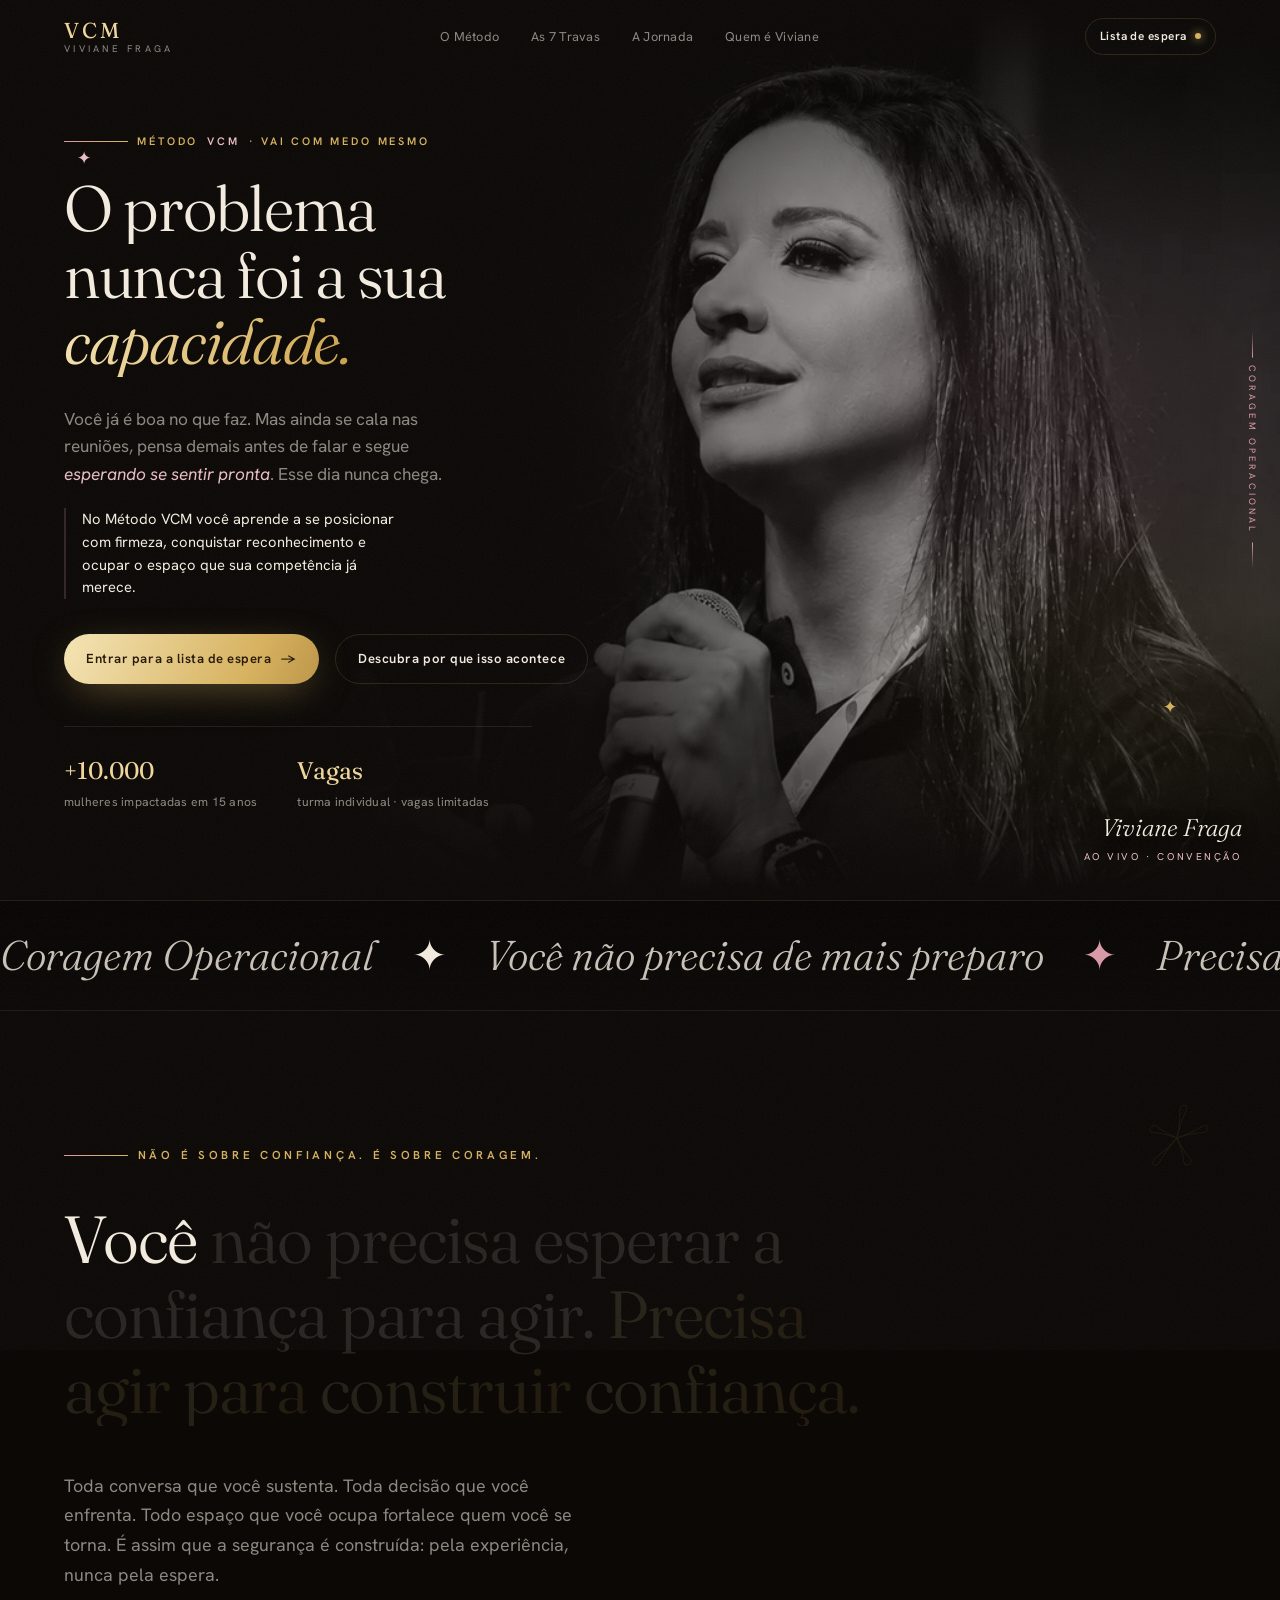
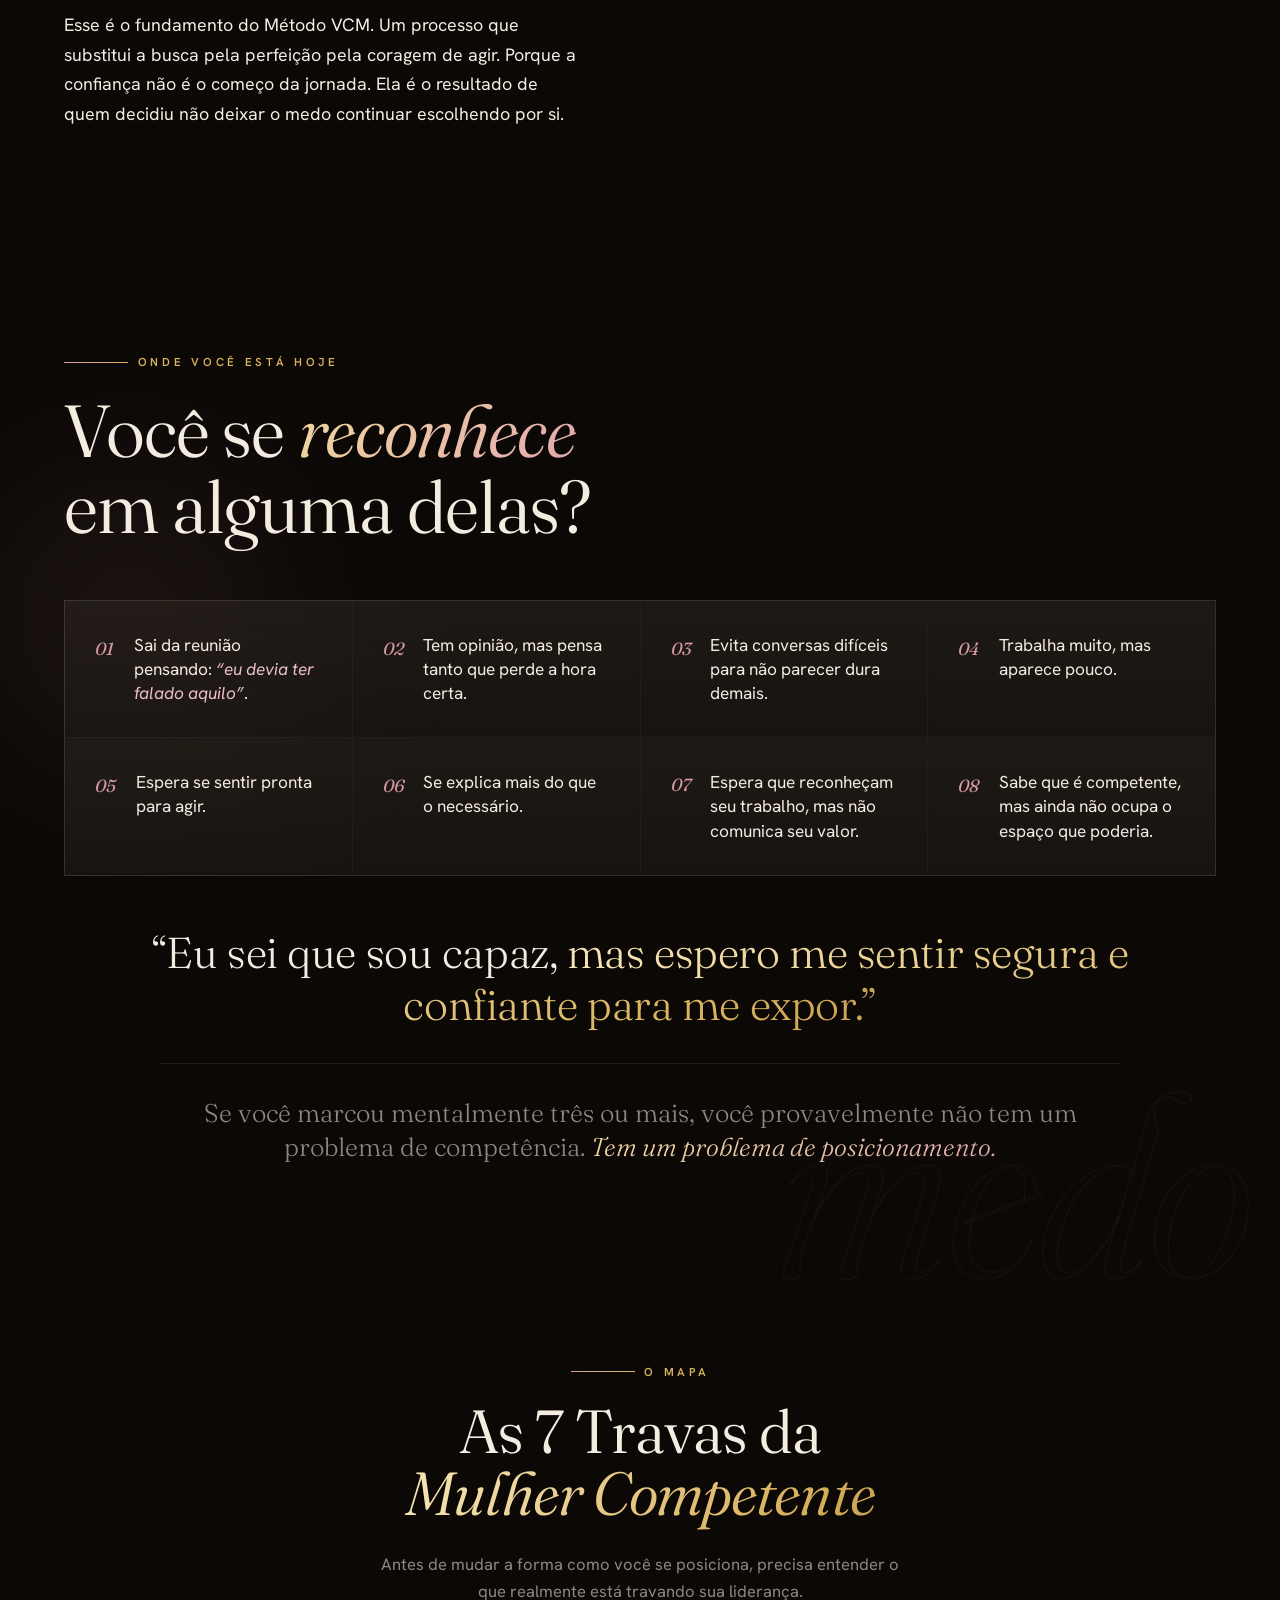
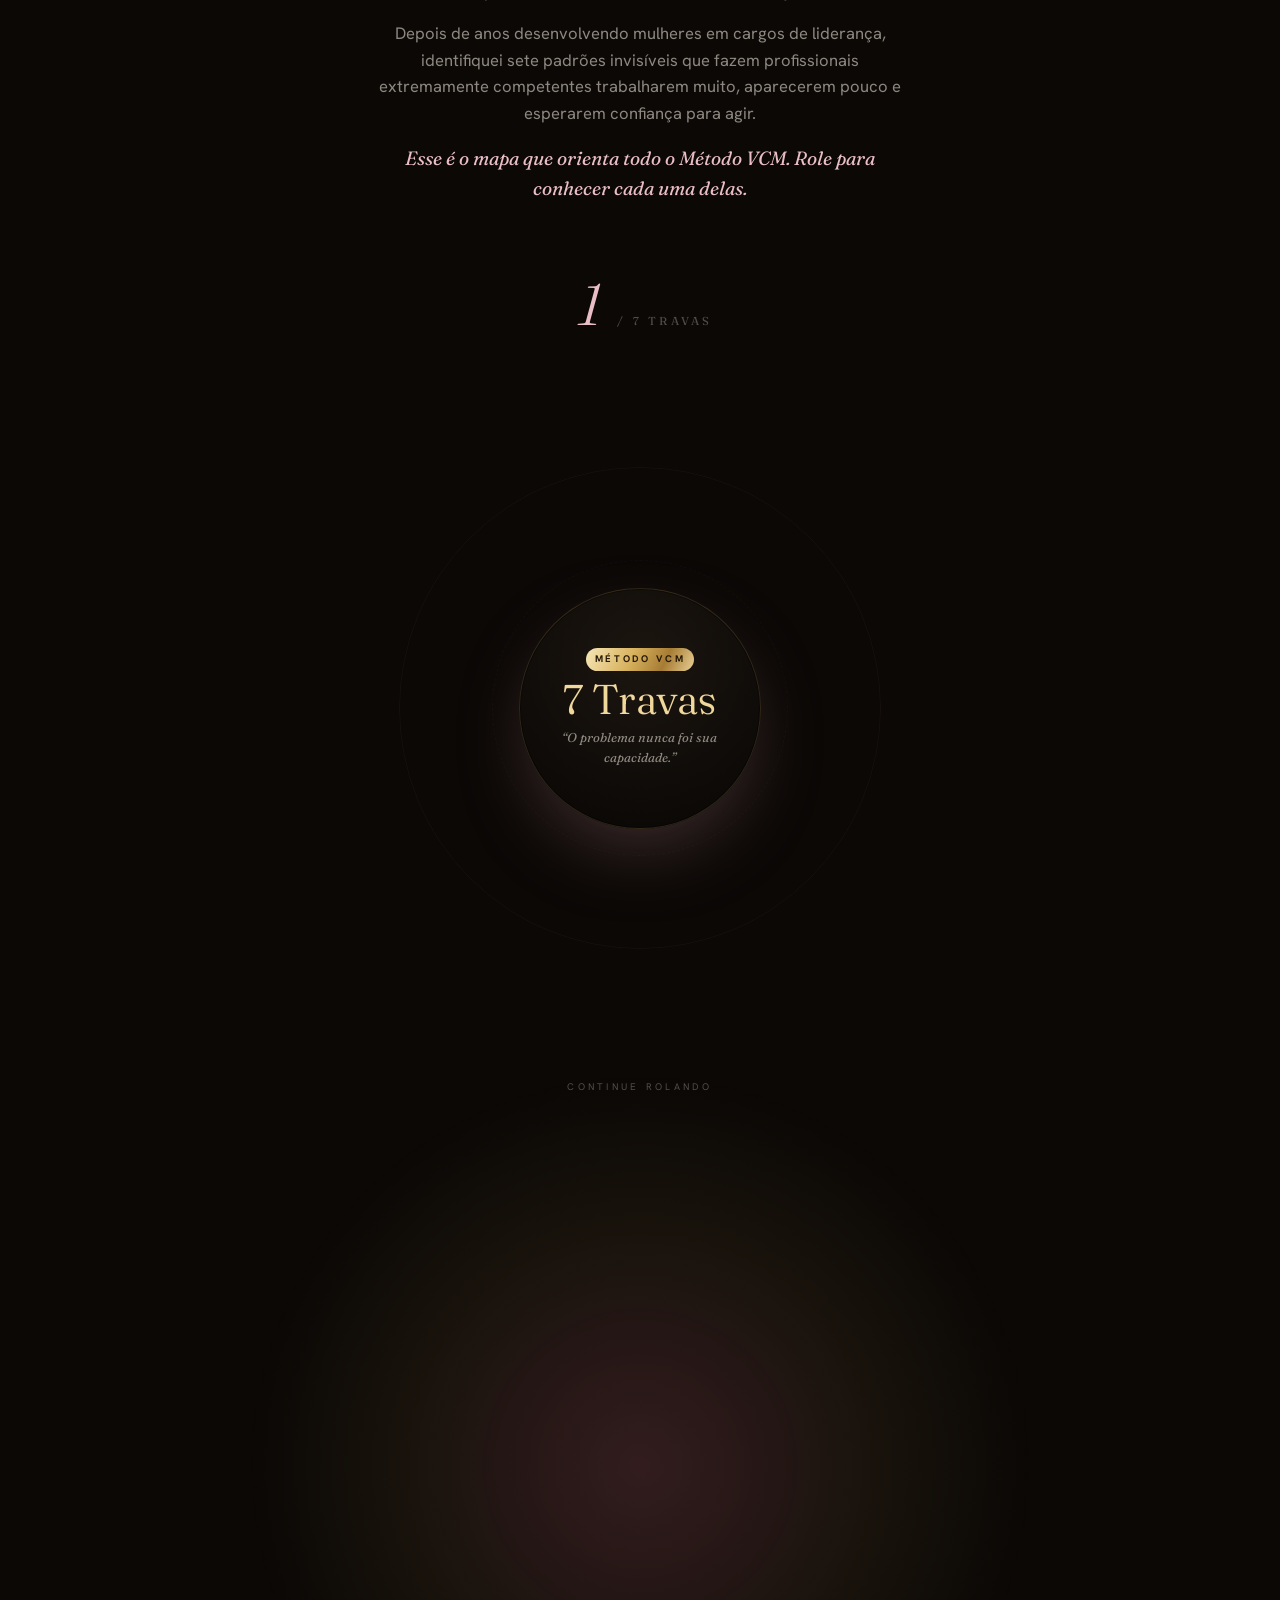
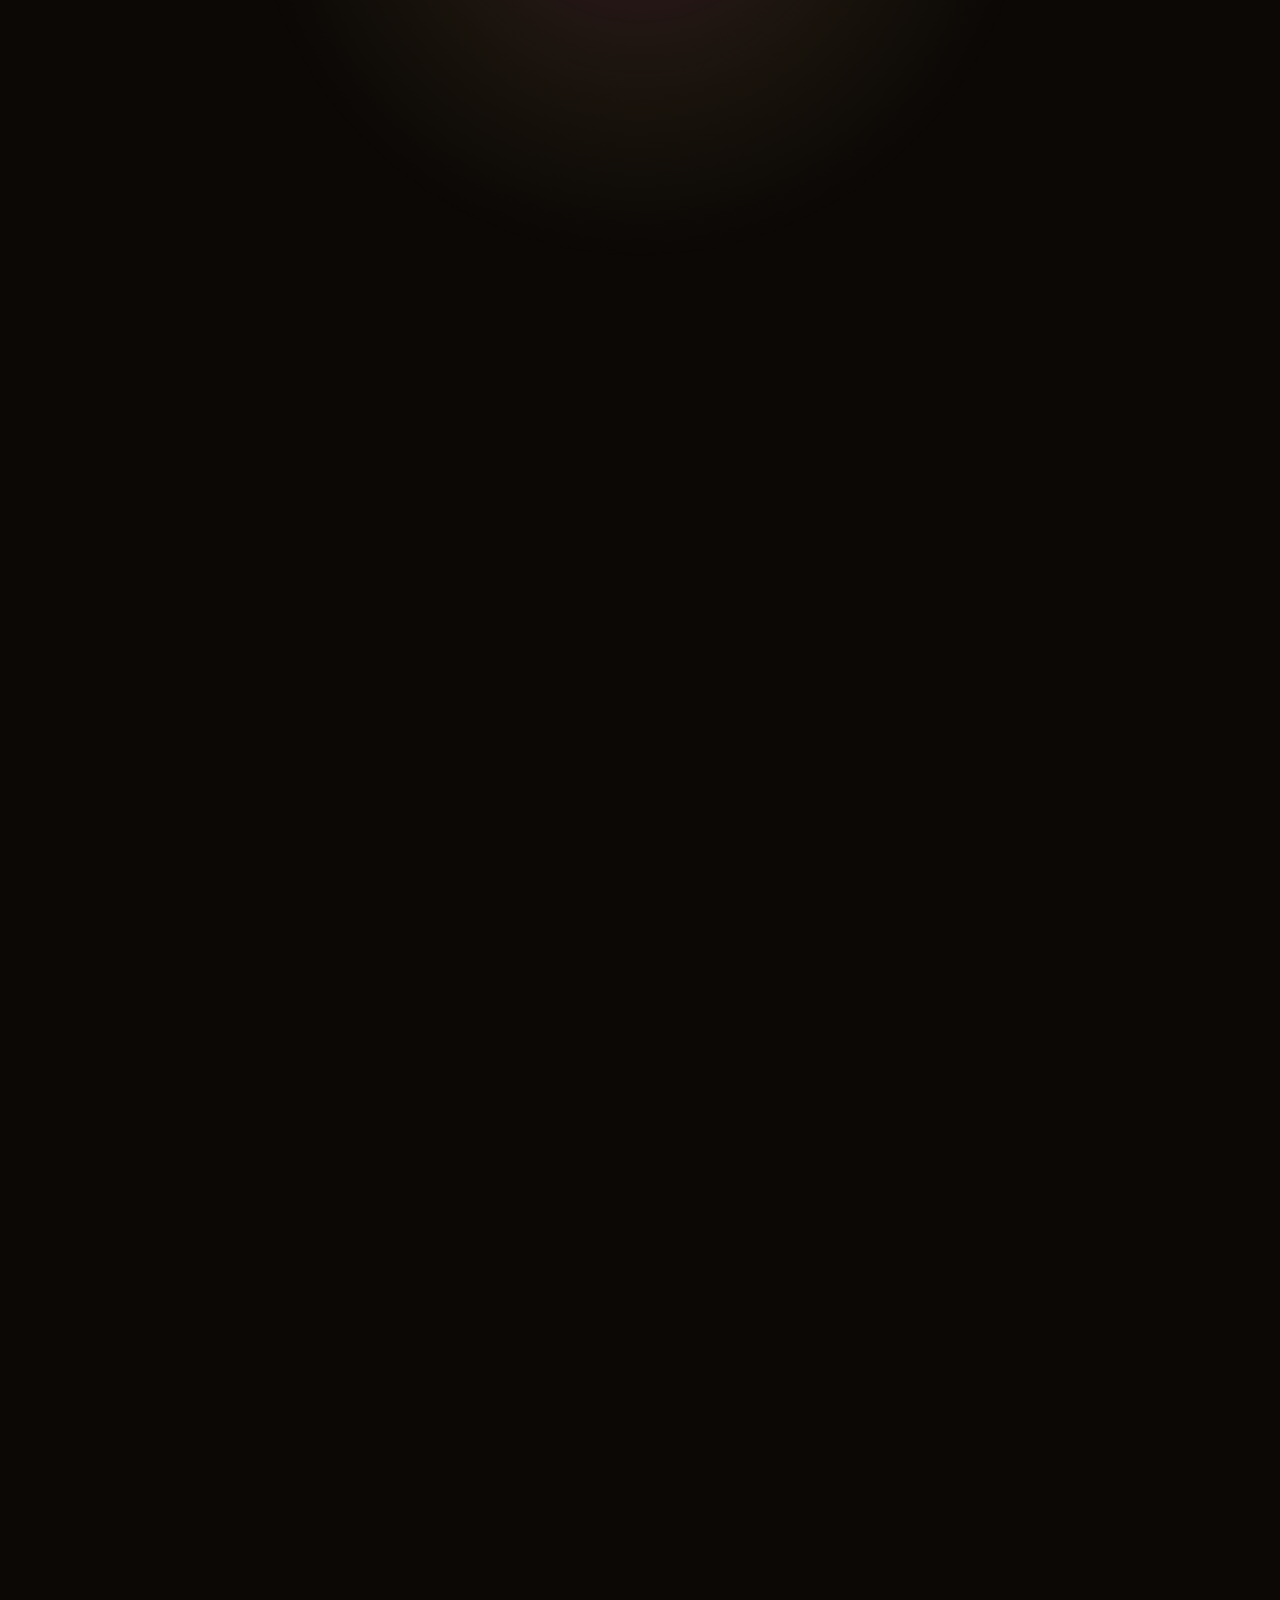
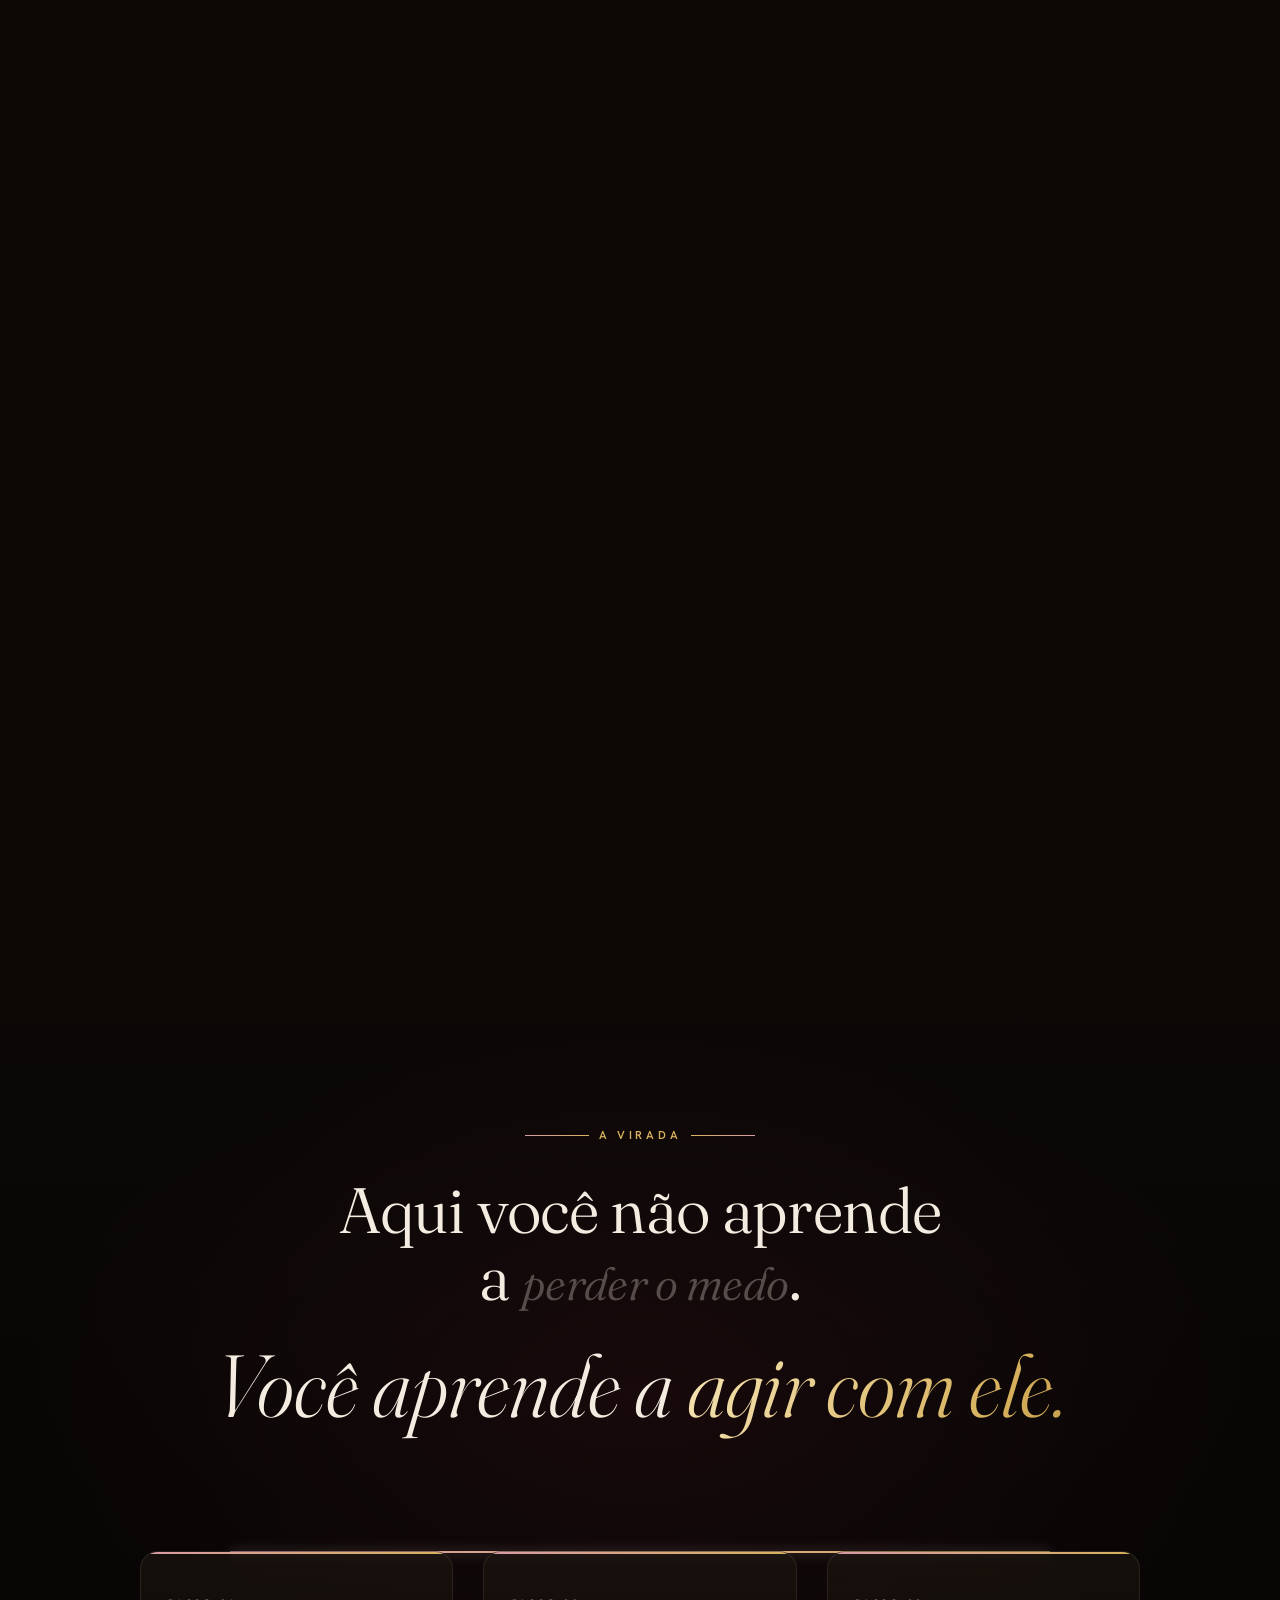
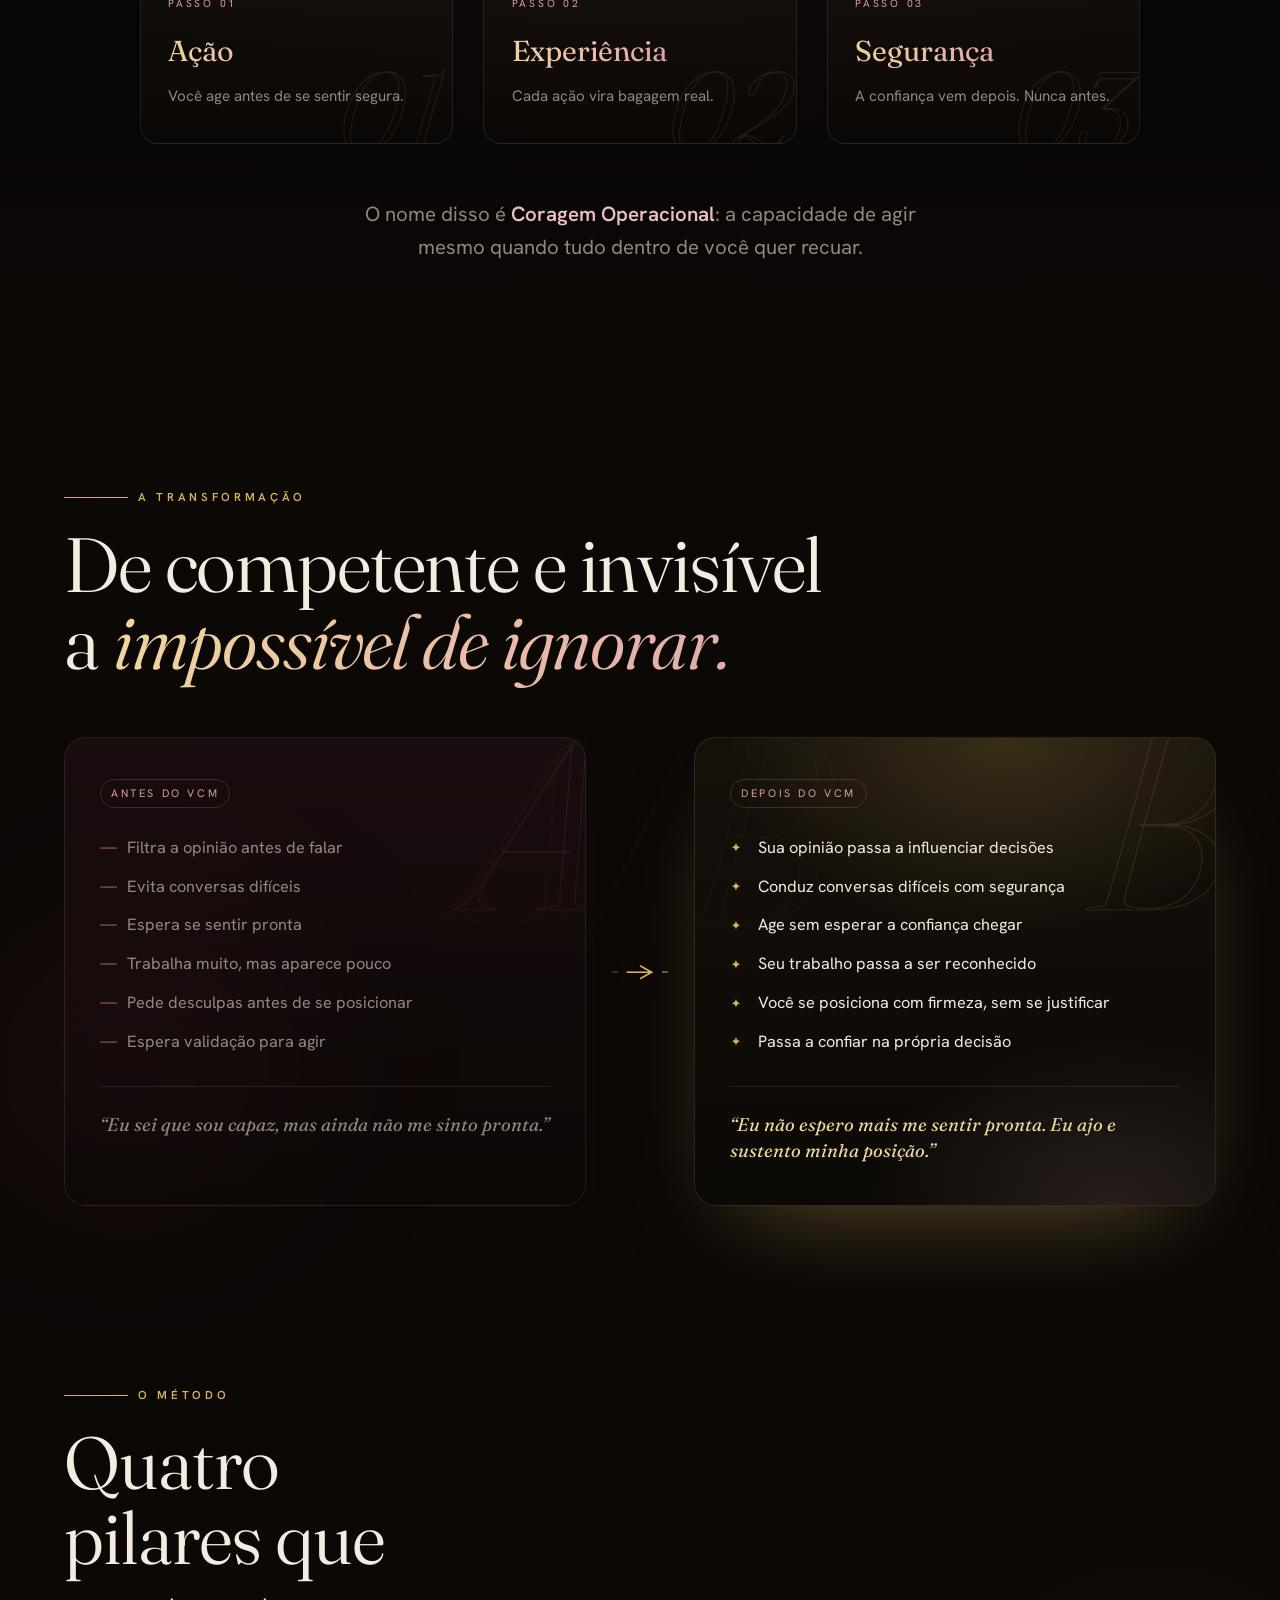
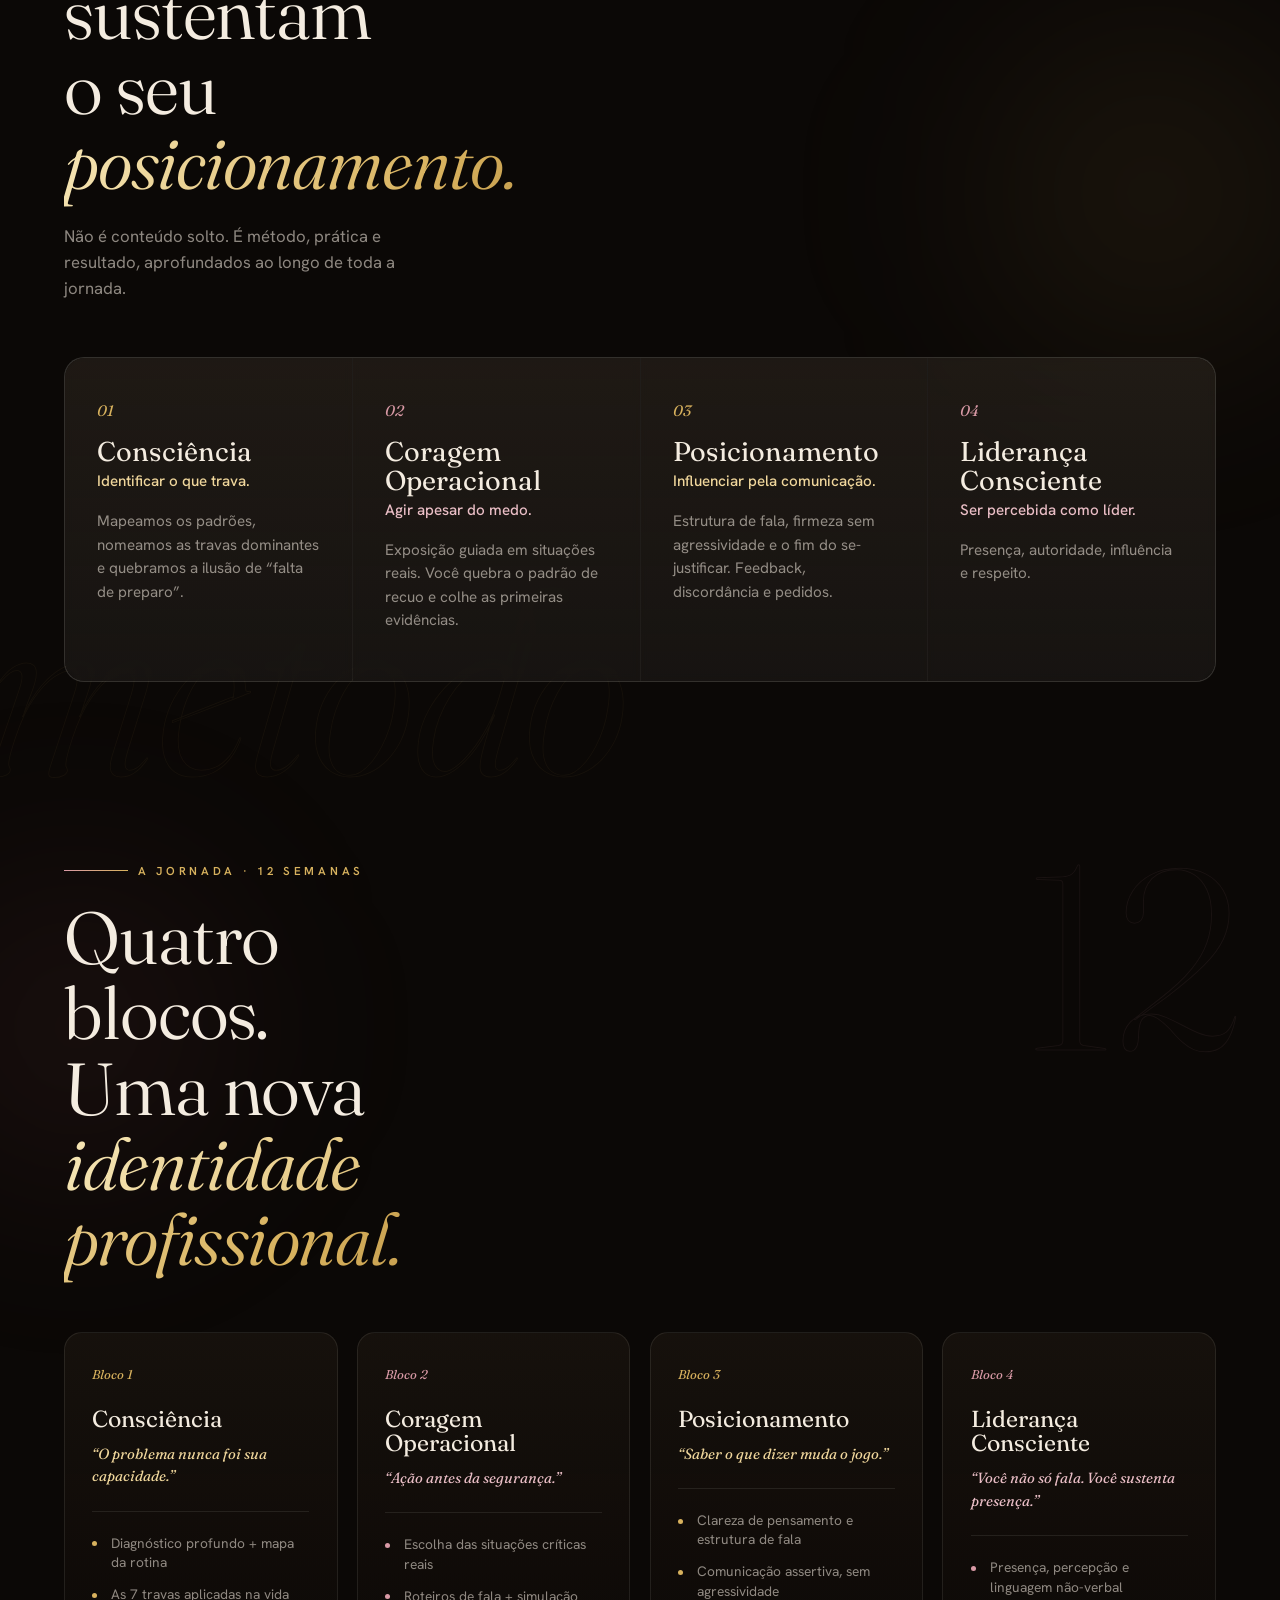
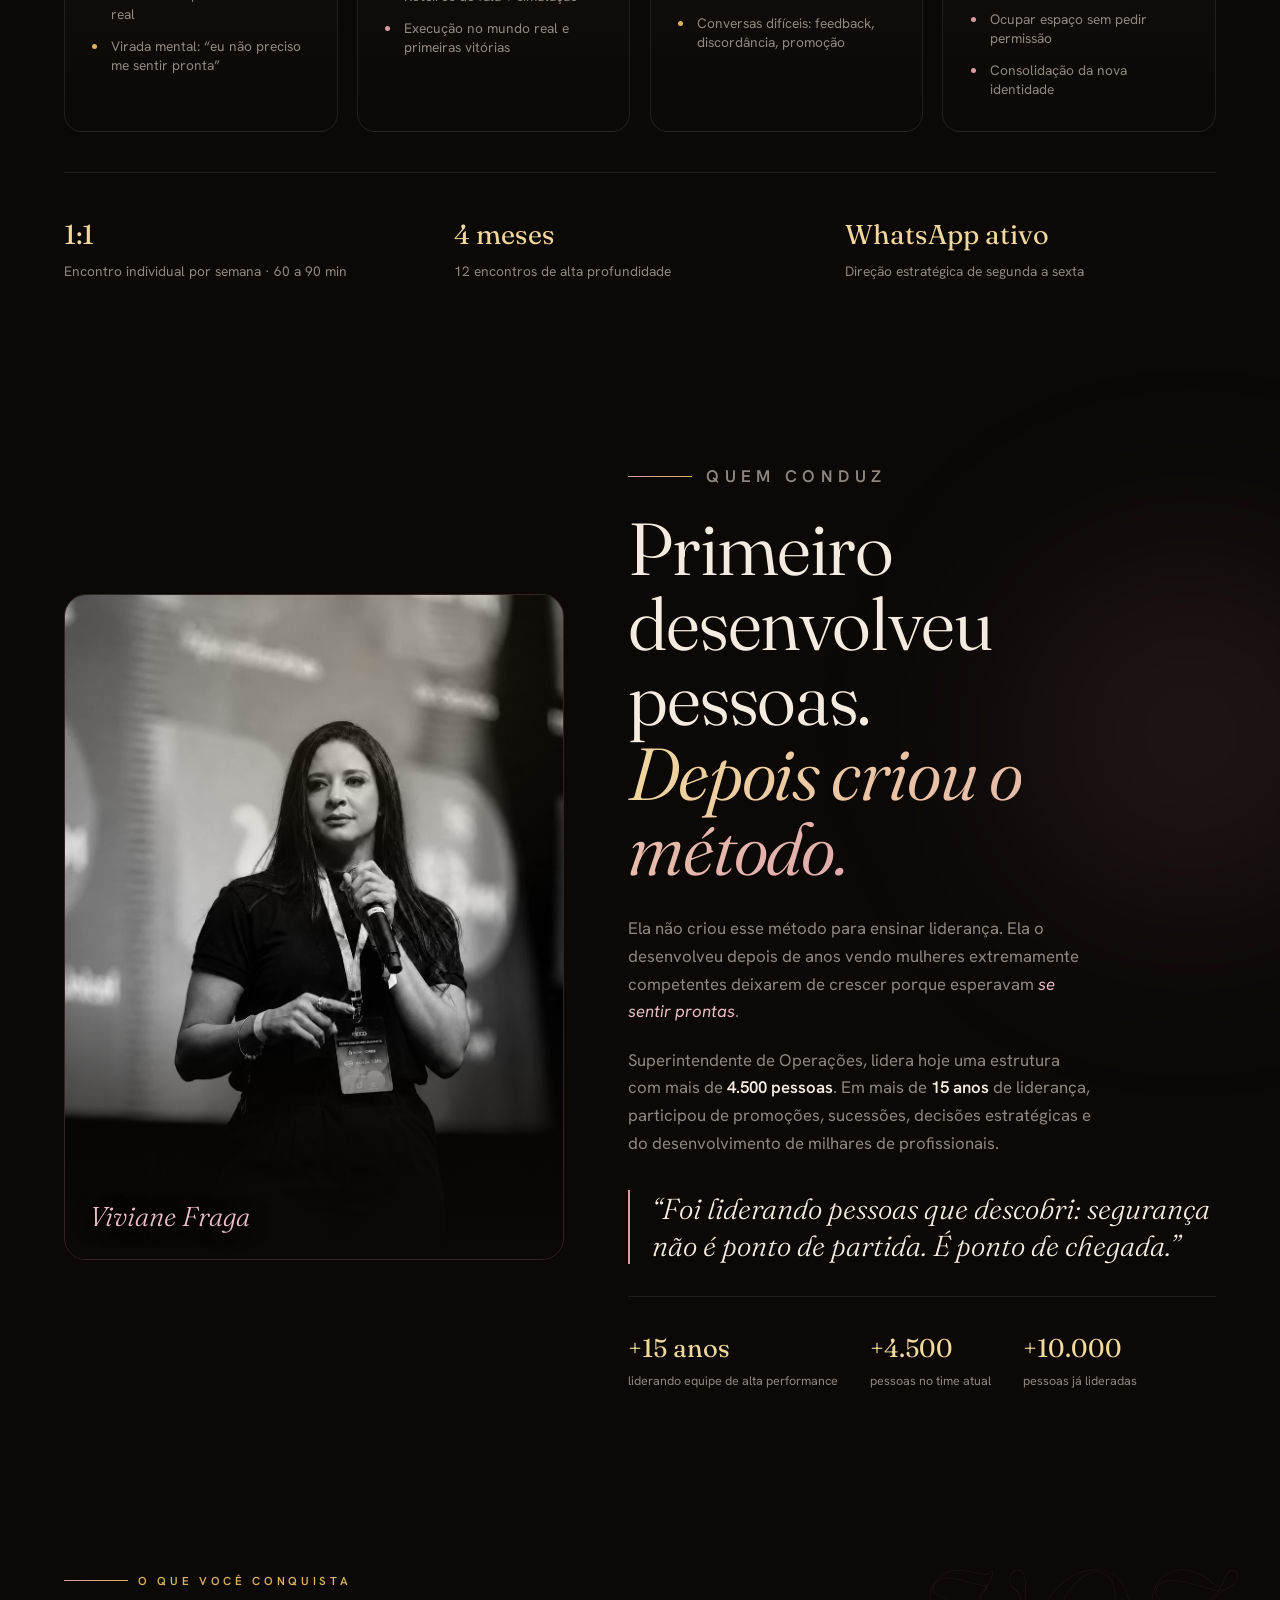
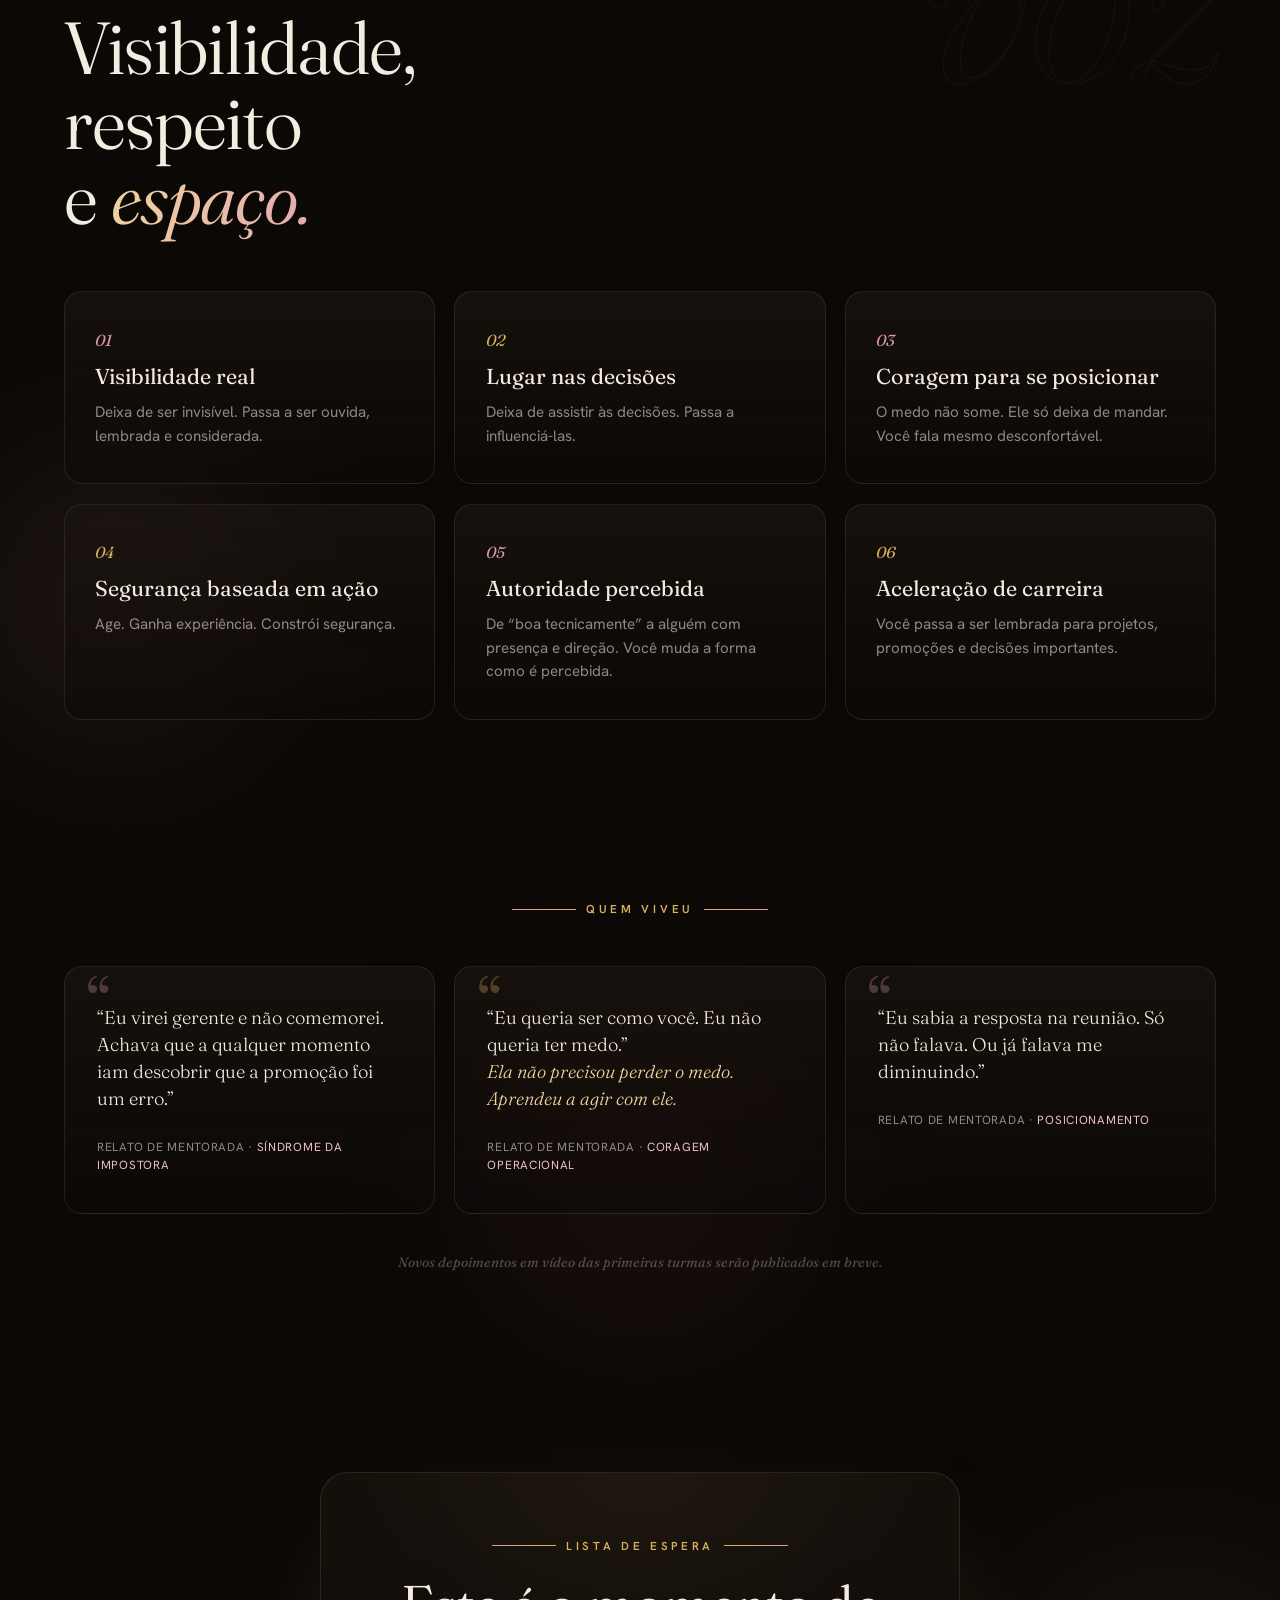
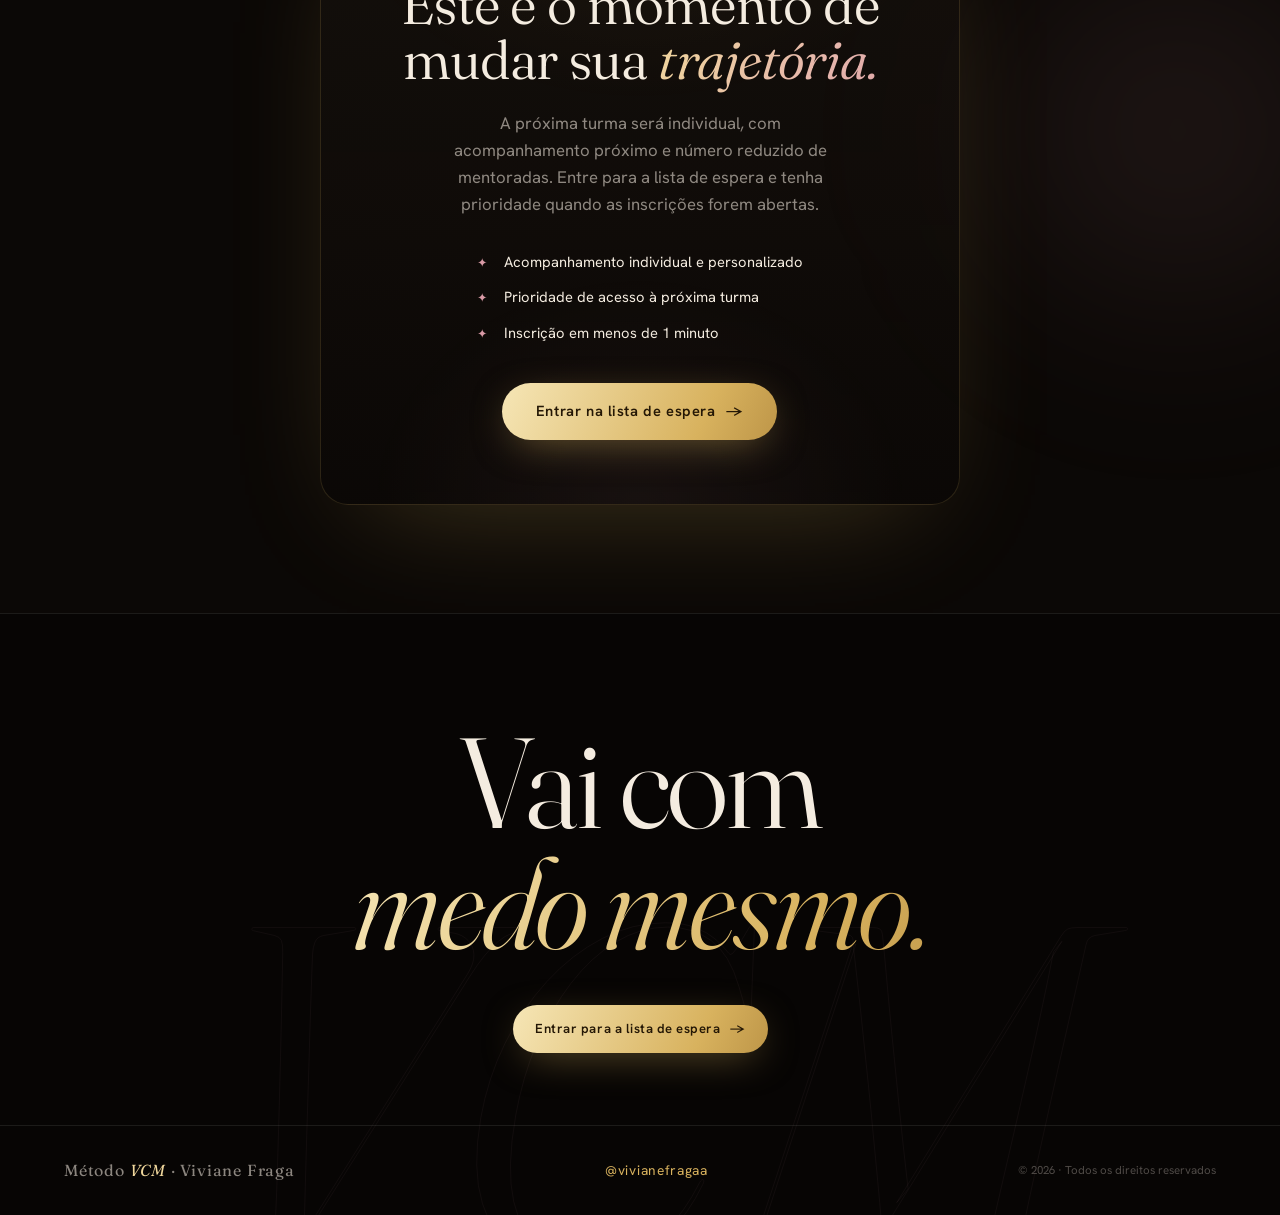
==== commit 8b8390ea: "Atualizacoes da cliente: copy, bugs (trava 6/tachado), fotos novas e manifesto Sincroniza a landing " ====
--- a/index.html
+++ b/index.html
@@ -84,16 +84,21 @@
         de falar e segue <em>esperando se sentir pronta</em>. Esse dia nunca chega.
       </p>
 
+      <p class="hero__note" data-reveal>
+        No Método VCM você aprende a se posicionar com firmeza, conquistar reconhecimento
+        e ocupar o espaço que sua competência já merece.
+      </p>
+
       <div class="hero__cta" data-reveal>
         <a href="#lista" class="btn btn--gold" data-modal-open data-magnetic data-cursor="join">
           Entrar para a lista de espera <span class="btn__arrow">→</span>
         </a>
-        <a href="#manifesto" class="btn btn--ghost" data-magnetic data-cursor="scroll">Por que existe</a>
+        <a href="#manifesto" class="btn btn--ghost" data-magnetic data-cursor="scroll">Descubra por que isso acontece</a>
       </div>
 
       <div class="hero__meta">
-        <div class="hero__meta-item" data-reveal><strong data-count="10000" data-prefix="+">+10.000</strong><span>mulheres já lideradas em 15 anos</span></div>
-        <div class="hero__meta-item" data-reveal><strong>Vagas</strong><span>turma individual · lugares limitados</span></div>
+        <div class="hero__meta-item" data-reveal><strong data-count="10000" data-prefix="+">+10.000</strong><span>mulheres impactadas em 15 anos</span></div>
+        <div class="hero__meta-item" data-reveal><strong>Vagas</strong><span>turma individual · vagas limitadas</span></div>
       </div>
     </div>
   </div>
@@ -121,19 +126,17 @@
 <section class="manifesto" id="manifesto">
   <p class="eyebrow" data-reveal><span class="eyebrow__line"></span> Não é sobre confiança. É sobre coragem.</p>
   <h2 class="manifesto__text">
-    <span data-reveal-word>Você</span> <span data-reveal-word>foi</span> <span data-reveal-word>ensinada</span>
-    <span data-reveal-word>a</span> <span data-reveal-word>ser</span> <span data-reveal-word>perfeita.</span>
-    <span data-reveal-word class="dim">Ele,</span> <span data-reveal-word class="dim">a</span> <span data-reveal-word class="dim">ser</span> <span data-reveal-word class="dim">corajoso.</span>
-    <span data-reveal-word>Enquanto</span> <span data-reveal-word>você</span> <span data-reveal-word>espera</span>
-    <span data-reveal-word>reunir</span> <span data-reveal-word>todos</span> <span data-reveal-word>os</span> <span data-reveal-word>requisitos,</span>
-    <span data-reveal-word class="grad">outras</span> <span data-reveal-word class="grad">pessoas</span>
-    <span data-reveal-word class="grad">estão</span> <span data-reveal-word class="grad">ocupando</span>
-    <span data-reveal-word class="grad">o</span> <span data-reveal-word class="grad">seu</span> <span data-reveal-word class="grad">lugar.</span>
+    <span data-reveal-word>Você</span> <span data-reveal-word>não</span> <span data-reveal-word>precisa</span>
+    <span data-reveal-word>esperar</span> <span data-reveal-word>a</span> <span data-reveal-word>confiança</span>
+    <span data-reveal-word>para</span> <span data-reveal-word>agir.</span>
+    <span data-reveal-word class="grad">Precisa</span> <span data-reveal-word class="grad">agir</span>
+    <span data-reveal-word class="grad">para</span> <span data-reveal-word class="grad">construir</span>
+    <span data-reveal-word class="grad">confiança.</span>
   </h2>
-  <p class="manifesto__foot" data-reveal>
-    Te ensinaram a querer menos: caber, se limitar, viver a expectativa dos outros.
-    O Método VCM existe pra virar essa chave.
-  </p>
+  <div class="manifesto__body">
+    <p data-reveal>Toda conversa que você sustenta. Toda decisão que você enfrenta. Todo espaço que você ocupa fortalece quem você se torna. É assim que a segurança é construída: pela experiência, nunca pela espera.</p>
+    <p data-reveal>Esse é o fundamento do Método VCM. Um processo que substitui a busca pela perfeição pela coragem de agir. Porque a confiança não é o começo da jornada. Ela é o resultado de quem decidiu não deixar o medo continuar escolhendo por si.</p>
+  </div>
 </section>
 
 <!-- ============ IDENTIFICAÇÃO / PONTO A ============ -->
@@ -145,15 +148,21 @@
     </h2>
   </div>
   <ul class="recon__list">
-    <li data-reveal-item><span class="recon__num">01</span><p>Sai de reuniões pensando <em>“eu devia ter falado aquilo”</em>.</p></li>
-    <li data-reveal-item><span class="recon__num">02</span><p>Tem opinião, mas filtra tanto que quase não fala.</p></li>
-    <li data-reveal-item><span class="recon__num">03</span><p>Evita conflito para não ser mal interpretada.</p></li>
-    <li data-reveal-item><span class="recon__num">04</span><p>Se prepara muito. Se expõe pouco.</p></li>
-    <li data-reveal-item><span class="recon__num">05</span><p>Espera validação antes de agir.</p></li>
-    <li data-reveal-item><span class="recon__num">06</span><p>Sabe que é boa, mas não é vista como merecia.</p></li>
+    <li data-reveal-item><span class="recon__num">01</span><p>Sai da reunião pensando: <em>“eu devia ter falado aquilo”</em>.</p></li>
+    <li data-reveal-item><span class="recon__num">02</span><p>Tem opinião, mas pensa tanto que perde a hora certa.</p></li>
+    <li data-reveal-item><span class="recon__num">03</span><p>Evita conversas difíceis para não parecer dura demais.</p></li>
+    <li data-reveal-item><span class="recon__num">04</span><p>Trabalha muito, mas aparece pouco.</p></li>
+    <li data-reveal-item><span class="recon__num">05</span><p>Espera se sentir pronta para agir.</p></li>
+    <li data-reveal-item><span class="recon__num">06</span><p>Se explica mais do que o necessário.</p></li>
+    <li data-reveal-item><span class="recon__num">07</span><p>Espera que reconheçam seu trabalho, mas não comunica seu valor.</p></li>
+    <li data-reveal-item><span class="recon__num">08</span><p>Sabe que é competente, mas ainda não ocupa o espaço que poderia.</p></li>
   </ul>
   <p class="recon__quote" data-reveal>
-    <span>“Eu sei que sou capaz,</span> <span class="grad">mas ainda não me sinto pronta para me expor.”</span>
+    <span>“Eu sei que sou capaz,</span> <span class="grad">mas espero me sentir segura e confiante para me expor.”</span>
+  </p>
+  <p class="recon__punch" data-reveal>
+    Se você marcou mentalmente três ou mais, você provavelmente não tem um problema de
+    competência. <em class="grad-rose">Tem um problema de posicionamento.</em>
   </p>
 </section>
 
@@ -162,9 +171,11 @@
   <div class="travas__head">
     <p class="eyebrow" data-reveal><span class="eyebrow__line"></span> O mapa</p>
     <h2 class="section-title" data-reveal>As 7 Travas da<br /><em class="grad">Mulher Competente</em></h2>
-    <p class="travas__sub" data-reveal>
-      Os bloqueios que travam a liderança feminina. Role para revelar cada um.
-    </p>
+    <div class="travas__intro">
+      <p data-reveal>Antes de mudar a forma como você se posiciona, precisa entender o que realmente está travando sua liderança.</p>
+      <p data-reveal>Depois de anos desenvolvendo mulheres em cargos de liderança, identifiquei sete padrões invisíveis que fazem profissionais extremamente competentes trabalharem muito, aparecerem pouco e esperarem confiança para agir.</p>
+      <p data-reveal>Esse é o mapa que orienta todo o Método VCM. Role para conhecer cada uma delas.</p>
+    </div>
   </div>
 
   <div class="travas__stage" id="travasStage">
@@ -268,13 +279,14 @@
   <div class="ab__grid">
     <div class="ab__col ab__col--a" data-reveal-item>
       <span class="ab__ghost" aria-hidden="true">A</span>
-      <span class="ab__tag">Ponto A · hoje</span>
+      <span class="ab__tag">Antes do VCM</span>
       <ul>
         <li>Filtra a opinião antes de falar</li>
-        <li>Evita a conversa difícil</li>
+        <li>Evita conversas difíceis</li>
         <li>Espera se sentir pronta</li>
-        <li>Se cobra mais do que se posiciona</li>
-        <li>Boa, mas sempre quieta</li>
+        <li>Trabalha muito, mas aparece pouco</li>
+        <li>Pede desculpas antes de se posicionar</li>
+        <li>Espera validação para agir</li>
       </ul>
       <p class="ab__phrase">“Eu sei que sou capaz, mas ainda não me sinto pronta.”</p>
     </div>
@@ -285,13 +297,14 @@
     <div class="ab__col ab__col--b" data-reveal-item>
       <span class="ab__ghost" aria-hidden="true">B</span>
       <span class="ab__bloom" aria-hidden="true"></span>
-      <span class="ab__tag ab__tag--gold">Ponto B · depois</span>
+      <span class="ab__tag ab__tag--gold">Depois do VCM</span>
       <ul>
-        <li>Fala no momento certo, sem esperar a hora perfeita</li>
-        <li>Dá feedback com direção, sem culpa</li>
-        <li>Discorda com firmeza, sem se justificar demais</li>
-        <li>Pede o que quer: promoção, projeto, espaço</li>
-        <li>Ouvida, lembrada e considerada</li>
+        <li>Sua opinião passa a influenciar decisões</li>
+        <li>Conduz conversas difíceis com segurança</li>
+        <li>Age sem esperar a confiança chegar</li>
+        <li>Seu trabalho passa a ser reconhecido</li>
+        <li>Você se posiciona com firmeza, sem se justificar</li>
+        <li>Passa a confiar na própria decisão</li>
       </ul>
       <p class="ab__phrase ab__phrase--gold">“Eu não espero mais me sentir pronta. Eu ajo e sustento minha posição.”</p>
     </div>
@@ -321,14 +334,14 @@
     <article class="pilar" data-reveal-item>
       <span class="pilar__num">03</span>
       <h3>Posicionamento</h3>
-      <p class="pilar__lead">Saber o que dizer.</p>
+      <p class="pilar__lead">Influenciar pela comunicação.</p>
       <p>Estrutura de fala, firmeza sem agressividade e o fim do se-justificar. Feedback, discordância e pedidos.</p>
     </article>
     <article class="pilar" data-reveal-item>
       <span class="pilar__num">04</span>
       <h3>Liderança Consciente</h3>
-      <p class="pilar__lead">Sustentar presença.</p>
-      <p>Postura, energia e consistência. Muda como você é percebida. E como é tratada.</p>
+      <p class="pilar__lead">Ser percebida como líder.</p>
+      <p>Presença, autoridade, influência e respeito.</p>
     </article>
   </div>
 </section>
@@ -342,7 +355,7 @@
 
   <div class="jornada__track">
     <article class="bloco" data-reveal-item>
-      <header><span class="bloco__weeks">Semanas 1 a 3</span><span class="bloco__pill">Bloco 01</span></header>
+      <header><span class="bloco__pill">Bloco 1</span></header>
       <h3>Consciência</h3>
       <p class="bloco__quote">“O problema nunca foi sua capacidade.”</p>
       <ul>
@@ -352,7 +365,7 @@
       </ul>
     </article>
     <article class="bloco" data-reveal-item>
-      <header><span class="bloco__weeks">Semanas 4 a 6</span><span class="bloco__pill">Bloco 02</span></header>
+      <header><span class="bloco__pill">Bloco 2</span></header>
       <h3>Coragem Operacional</h3>
       <p class="bloco__quote">“Ação antes da segurança.”</p>
       <ul>
@@ -362,7 +375,7 @@
       </ul>
     </article>
     <article class="bloco" data-reveal-item>
-      <header><span class="bloco__weeks">Semanas 7 a 9</span><span class="bloco__pill">Bloco 03</span></header>
+      <header><span class="bloco__pill">Bloco 3</span></header>
       <h3>Posicionamento</h3>
       <p class="bloco__quote">“Saber o que dizer muda o jogo.”</p>
       <ul>
@@ -372,7 +385,7 @@
       </ul>
     </article>
     <article class="bloco" data-reveal-item>
-      <header><span class="bloco__weeks">Semanas 10 a 12</span><span class="bloco__pill">Bloco 04</span></header>
+      <header><span class="bloco__pill">Bloco 4</span></header>
       <h3>Liderança Consciente</h3>
       <p class="bloco__quote">“Você não só fala. Você sustenta presença.”</p>
       <ul>
@@ -385,7 +398,7 @@
 
   <div class="jornada__format" data-reveal>
     <div class="fmt"><strong>1:1</strong><span>Encontro individual por semana · 60 a 90 min</span></div>
-    <div class="fmt"><strong>3 a 4 meses</strong><span>14 encontros de alta profundidade</span></div>
+    <div class="fmt"><strong>4 meses</strong><span>12 encontros de alta profundidade</span></div>
     <div class="fmt"><strong>WhatsApp ativo</strong><span>Direção estratégica de segunda a sexta</span></div>
   </div>
 </section>
@@ -401,24 +414,24 @@
   </div>
   <div class="viviane__text">
     <p class="eyebrow" data-reveal><span class="eyebrow__line"></span> Quem conduz</p>
-    <h2 class="section-title" data-reveal>Não é guru de internet.<br /><em class="grad-rose">Vive isso todos os dias.</em></h2>
+    <h2 class="section-title" data-reveal>Primeiro desenvolveu pessoas.<br /><em class="grad-rose">Depois criou o método.</em></h2>
     <p data-reveal>
-      Superintendente de varejo, hoje lidera um time de mais de <strong>4.500 pessoas</strong>.
-      Virou gerente de loja aos <strong>23 anos</strong>, dando feedback antes de se sentir pronta.
-      Aprendeu na prática que a segurança só vem <em>depois</em> da ação.
+      Ela não criou esse método para ensinar liderança. Ela o desenvolveu depois de anos
+      vendo mulheres extremamente competentes deixarem de crescer porque esperavam
+      <em>se sentir prontas</em>.
     </p>
     <p data-reveal>
-      Em 15 anos de liderança, mais de <strong>10.000 pessoas</strong> passaram pelas suas equipes.
-      Foi ali que enxergou o padrão: mulheres extremamente competentes que se diminuem,
-      que sabem a resposta e se calam, que confundem preparo com coragem.
+      Superintendente de Operações, lidera hoje uma estrutura com mais de <strong>4.500 pessoas</strong>.
+      Em mais de <strong>15 anos</strong> de liderança, participou de promoções, sucessões,
+      decisões estratégicas e do desenvolvimento de milhares de profissionais.
     </p>
     <blockquote class="viviane__quote" data-reveal>
-      “Eu não espero estar pronta pra decidir. Eu decido e sustento.”
+      “Foi liderando pessoas que descobri: segurança não é ponto de partida. É ponto de chegada.”
     </blockquote>
     <dl class="viviane__stats" data-reveal>
-      <div><dt>+15 anos</dt><dd>de liderança em varejo</dd></div>
-      <div><dt>+4.500</dt><dd>pessoas no time hoje</dd></div>
-      <div><dt>+10.000</dt><dd>mulheres já lideradas</dd></div>
+      <div><dt>+15 anos</dt><dd>liderando equipe de alta performance</dd></div>
+      <div><dt>+4.500</dt><dd>pessoas no time atual</dd></div>
+      <div><dt>+10.000</dt><dd>pessoas já lideradas</dd></div>
     </dl>
   </div>
 </section>
@@ -430,12 +443,12 @@
     <h2 class="section-title" data-reveal>Visibilidade, respeito<br />e <em class="grad-rose">espaço.</em></h2>
   </div>
   <div class="conquistas__grid">
-    <article data-reveal-item><span>01</span><h3>Visibilidade real</h3><p>Deixa de ser “boa, mas quieta”. Passa a ser ouvida, lembrada e considerada.</p></article>
-    <article data-reveal-item><span>02</span><h3>Lugar nas decisões</h3><p>Conquista espaço nas reuniões que importam. Não assiste mais. Participa.</p></article>
-    <article data-reveal-item><span>03</span><h3>Posição sem medo do julgamento</h3><p>O medo não some. Ele só deixa de mandar. Você fala mesmo desconfortável.</p></article>
-    <article data-reveal-item><span>04</span><h3>Aceleração de carreira</h3><p>Quem aparece mais, cresce mais: projetos importantes, promoção, espaço com a liderança.</p></article>
-    <article data-reveal-item><span>05</span><h3>Autoridade percebida</h3><p>De “boa tecnicamente” a alguém com presença e direção. Muda como te tratam.</p></article>
-    <article data-reveal-item><span>06</span><h3>Segurança baseada em ação</h3><p>Para de esperar “se sentir pronta”. Age, tem resultado, ganha segurança.</p></article>
+    <article data-reveal-item><span>01</span><h3>Visibilidade real</h3><p>Deixa de ser invisível. Passa a ser ouvida, lembrada e considerada.</p></article>
+    <article data-reveal-item><span>02</span><h3>Lugar nas decisões</h3><p>Deixa de assistir às decisões. Passa a influenciá-las.</p></article>
+    <article data-reveal-item><span>03</span><h3>Coragem para se posicionar</h3><p>O medo não some. Ele só deixa de mandar. Você fala mesmo desconfortável.</p></article>
+    <article data-reveal-item><span>04</span><h3>Segurança baseada em ação</h3><p>Age. Ganha experiência. Constrói segurança.</p></article>
+    <article data-reveal-item><span>05</span><h3>Autoridade percebida</h3><p>De “boa tecnicamente” a alguém com presença e direção. Você muda a forma como é percebida.</p></article>
+    <article data-reveal-item><span>06</span><h3>Aceleração de carreira</h3><p>Você passa a ser lembrada para projetos, promoções e decisões importantes.</p></article>
   </div>
 </section>
 
@@ -465,16 +478,16 @@
     <p class="eyebrow eyebrow--center"><span class="eyebrow__line"></span> Lista de espera <span class="eyebrow__line"></span></p>
     <h2 class="section-title">Este é o momento de<br />mudar sua <em class="grad-rose">trajetória.</em></h2>
     <p class="lista__lead">
-      A próxima turma é individual e tem poucas vagas. Entre para a fila e seja
-      a primeira a saber quando ela abrir.
+      A próxima turma será individual, com acompanhamento próximo e número reduzido de
+      mentoradas. Entre para a lista de espera e tenha prioridade quando as inscrições forem abertas.
     </p>
     <ul class="lista__marks">
-      <li>Turma individual · poucas vagas</li>
-      <li>Sem compromisso · você só entra para a fila</li>
-      <li>Leva menos de 1 minuto</li>
+      <li>Acompanhamento individual e personalizado</li>
+      <li>Prioridade de acesso à próxima turma</li>
+      <li>Inscrição em menos de 1 minuto</li>
     </ul>
     <button type="button" class="btn btn--gold btn--lg" data-modal-open data-magnetic data-cursor="join">
-      Quero minha vaga <span class="btn__arrow">→</span>
+      Entrar na lista de espera <span class="btn__arrow">→</span>
     </button>
   </div>
 </section>
--- a/assets/css/styles.css
+++ b/assets/css/styles.css
@@ -227,7 +227,8 @@
 .hero__title .line{display:block;overflow:hidden;padding-bottom:.06em}
 .hero__title .line [data-line]{display:block}
 .hero__title em{font-style:italic}
-.hero__lede{max-width:40ch;color:var(--muted);font-size:clamp(1rem,1.35vw,1.18rem);line-height:1.6;margin-bottom:2.4rem}
+.hero__lede{max-width:40ch;color:var(--muted);font-size:clamp(1rem,1.35vw,1.18rem);line-height:1.6;margin-bottom:1.2rem}
+.hero__note{max-width:42ch;color:var(--cream);font-size:clamp(.92rem,1.15vw,1.02rem);line-height:1.55;margin-bottom:2.2rem;padding-left:1rem;border-left:2px solid var(--line-rose)}
 .hero__lede em{color:var(--rose-lite);font-style:italic}
 .hero__cta{display:flex;flex-wrap:wrap;gap:1rem;margin-bottom:2.6rem}
 .hero__meta{display:flex;gap:2.5rem;flex-wrap:wrap;padding-top:1.6rem;border-top:1px solid var(--line-soft);max-width:52ch}
@@ -309,7 +310,9 @@
 }
 .manifesto__text span{display:inline-block}
 .manifesto__text .dim{color:var(--faint)}
-.manifesto__foot{margin-top:2.6rem;max-width:52ch;color:var(--muted);font-size:clamp(1rem,1.4vw,1.15rem)}
+.manifesto__body{margin-top:2.8rem;max-width:58ch;display:flex;flex-direction:column;gap:1.3rem}
+.manifesto__body p{color:var(--muted);font-size:clamp(1rem,1.4vw,1.18rem);line-height:1.65}
+.manifesto__body p:last-child{color:var(--cream)}
 
 /* =====================================================================
    RECONHECE / PONTO A
@@ -328,6 +331,8 @@
   font-size:clamp(1.5rem,3.6vw,2.7rem);line-height:1.2;letter-spacing:-.01em;text-align:center;
 }
 .recon__quote span{display:inline}
+.recon__punch{margin:2rem auto 0;max-width:60ch;text-align:center;font-family:var(--fx);font-weight:300;font-size:clamp(1.15rem,2vw,1.6rem);line-height:1.35;color:var(--muted);padding-top:2rem;border-top:1px solid var(--line-soft)}
+.recon__punch em{font-style:italic}
 
 /* =====================================================================
    7 TRAVAS — ORBITAL
@@ -337,7 +342,9 @@
 .travas__head{text-align:center;max-width:60ch;margin:0 auto clamp(1rem,3vh,2rem)}
 .travas__head .eyebrow{justify-content:center;margin-bottom:1.3rem}
 .travas__head .section-title{font-size:clamp(2rem,5vw,3.8rem)}
-.travas__sub{margin-top:1.3rem;color:var(--muted);font-size:1rem}
+.travas__intro{margin:1.6rem auto 0;max-width:64ch;display:flex;flex-direction:column;gap:1rem}
+.travas__intro p{color:var(--muted);font-size:clamp(.98rem,1.3vw,1.08rem);line-height:1.6}
+.travas__intro p:last-child{color:var(--rose-lite);font-family:var(--fx);font-style:italic;font-size:clamp(1.05rem,1.5vw,1.25rem)}
 
 /* pinned stage */
 .travas__stage{position:relative;min-height:100vh;display:grid;place-items:center;padding:3rem 0}
@@ -355,8 +362,8 @@
 .orbit.done ~ .travas__hint,.travas__stage.done .travas__hint{opacity:0}
 
 .orbit{
-  --orbit-r:calc(min(82vw,640px) / 2);
-  position:relative;width:min(82vw,640px);aspect-ratio:1;margin:0 auto;
+  --orbit-r:calc(min(74vw,548px) / 2);
+  position:relative;width:min(74vw,548px);aspect-ratio:1;margin:clamp(2rem,6vh,4rem) auto 0;
   display:grid;place-items:center;
 }
 .orbit__aura{
@@ -464,9 +471,8 @@
 .virada{padding:clamp(6rem,15vh,12rem) var(--pad);text-align:center;background:linear-gradient(var(--void),var(--ink),var(--void))}
 .virada .eyebrow{margin-bottom:2rem}
 .virada__title{font-family:var(--fx);font-weight:330;font-size:clamp(2rem,5.5vw,4rem);line-height:1.05;letter-spacing:-.01em}
-.strike{position:relative;color:var(--muted)}
-.strike::after{content:"";position:absolute;left:-4%;top:52%;width:108%;height:2px;background:var(--wine-lite);transform:scaleX(0);transform-origin:left;transition:transform .8s var(--ease)}
-.virada__title.in .strike::after{transform:scaleX(1)}
+.strike{position:relative;color:var(--faint);font-size:.72em;font-style:italic}
+.strike::after{display:none}
 .virada__big{font-family:var(--fx);font-style:italic;font-weight:300;font-size:clamp(2.4rem,7vw,5.5rem);margin:.4rem 0 3.5rem}
 .cycle{position:relative;display:grid;grid-template-columns:repeat(3,1fr);gap:clamp(1rem,2.4vw,1.9rem);max-width:1000px;margin:0 auto 3.4rem;padding-top:2.6rem}
 /* luminous beam connecting the three stations */
@@ -499,8 +505,9 @@
    PONTO A -> B
    ===================================================================== */
 .ab{padding:clamp(5rem,10vh,8rem) var(--pad);max-width:var(--maxw);margin-inline:auto}
-.ab__head{margin-bottom:3.5rem;max-width:40ch}
+.ab__head{margin-bottom:3.5rem;max-width:none}
 .ab__head .eyebrow{margin-bottom:1.3rem}
+.ab__head .section-title{font-size:clamp(2.4rem,6vw,5rem);line-height:1}
 .ab__grid{display:grid;grid-template-columns:1fr auto 1fr;gap:1.2rem;align-items:stretch}
 .ab__col{position:relative;border:1px solid var(--line-soft);border-radius:22px;padding:2.6rem 2.2rem;overflow:hidden;transition:transform .6s var(--ease),box-shadow .6s,border-color .6s}
 .ab__col--a{background:linear-gradient(180deg,rgba(70,26,36,.28),rgba(12,9,7,.5))}
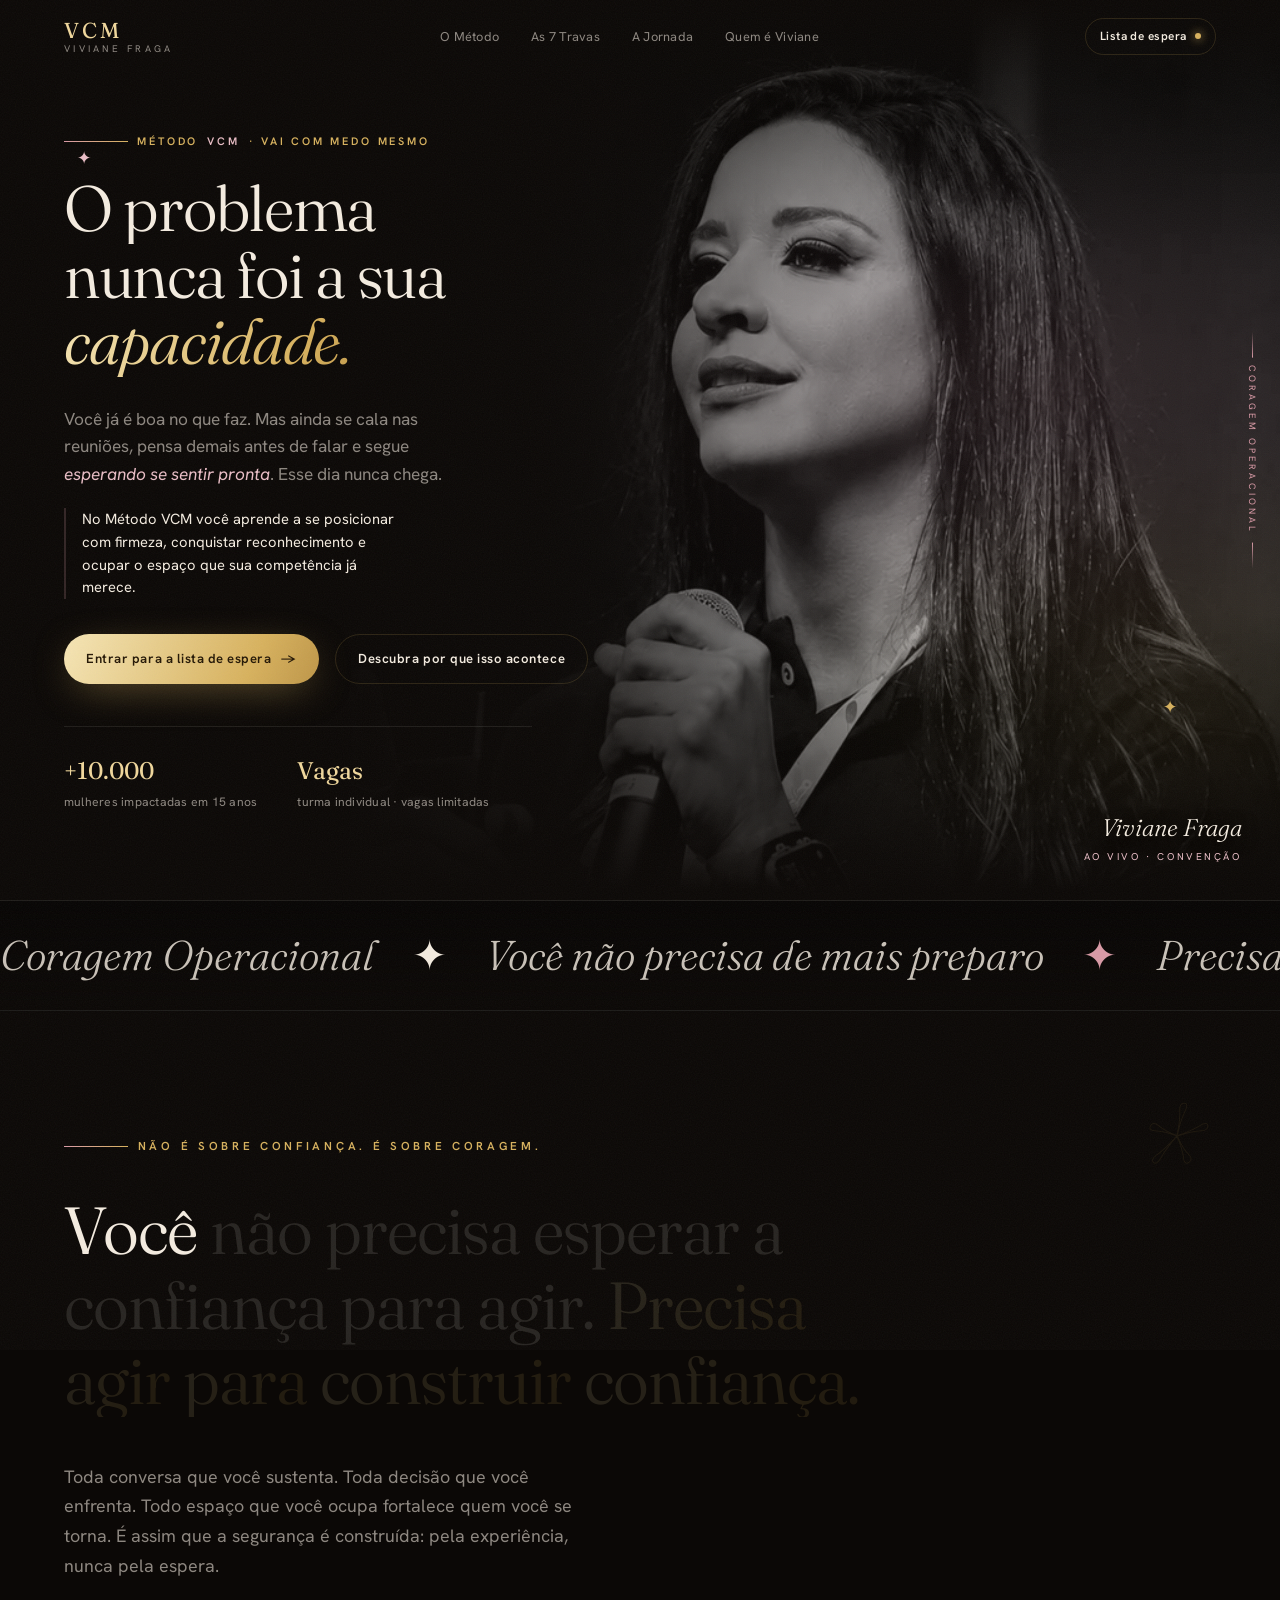
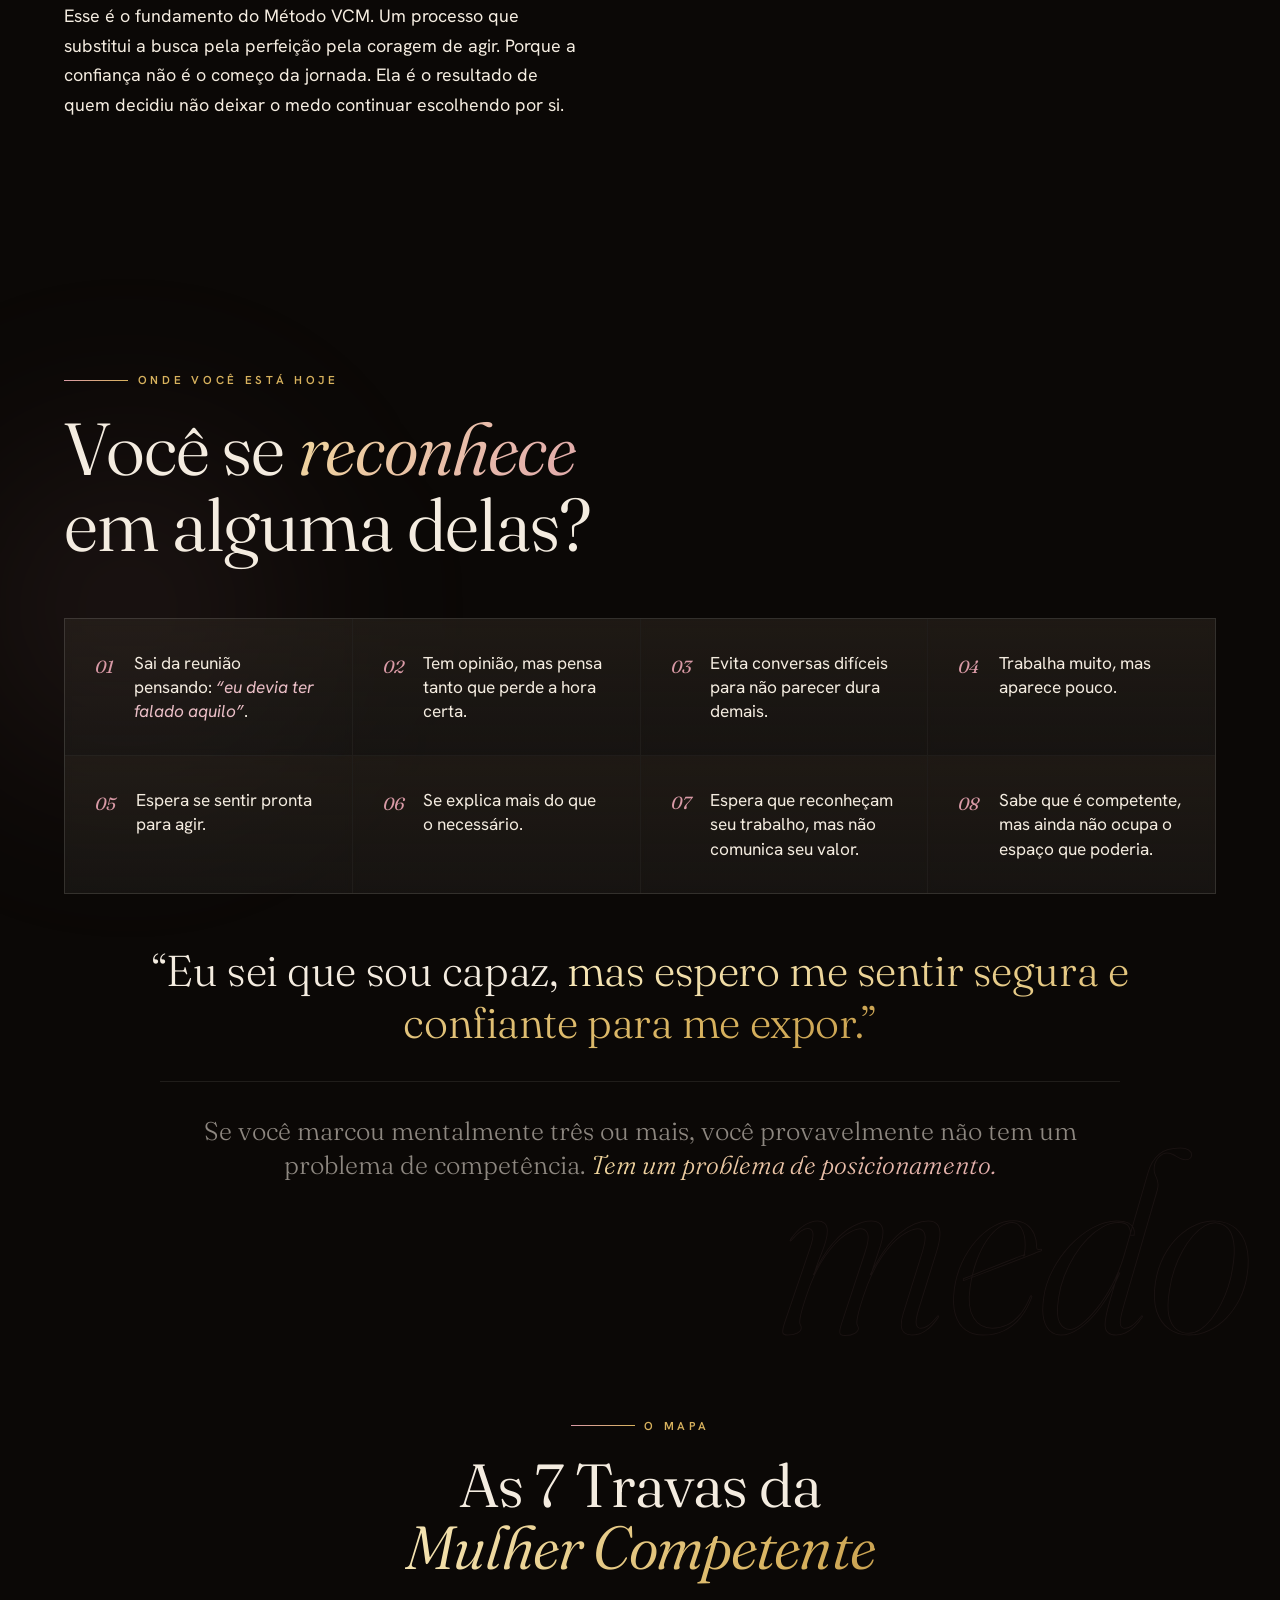
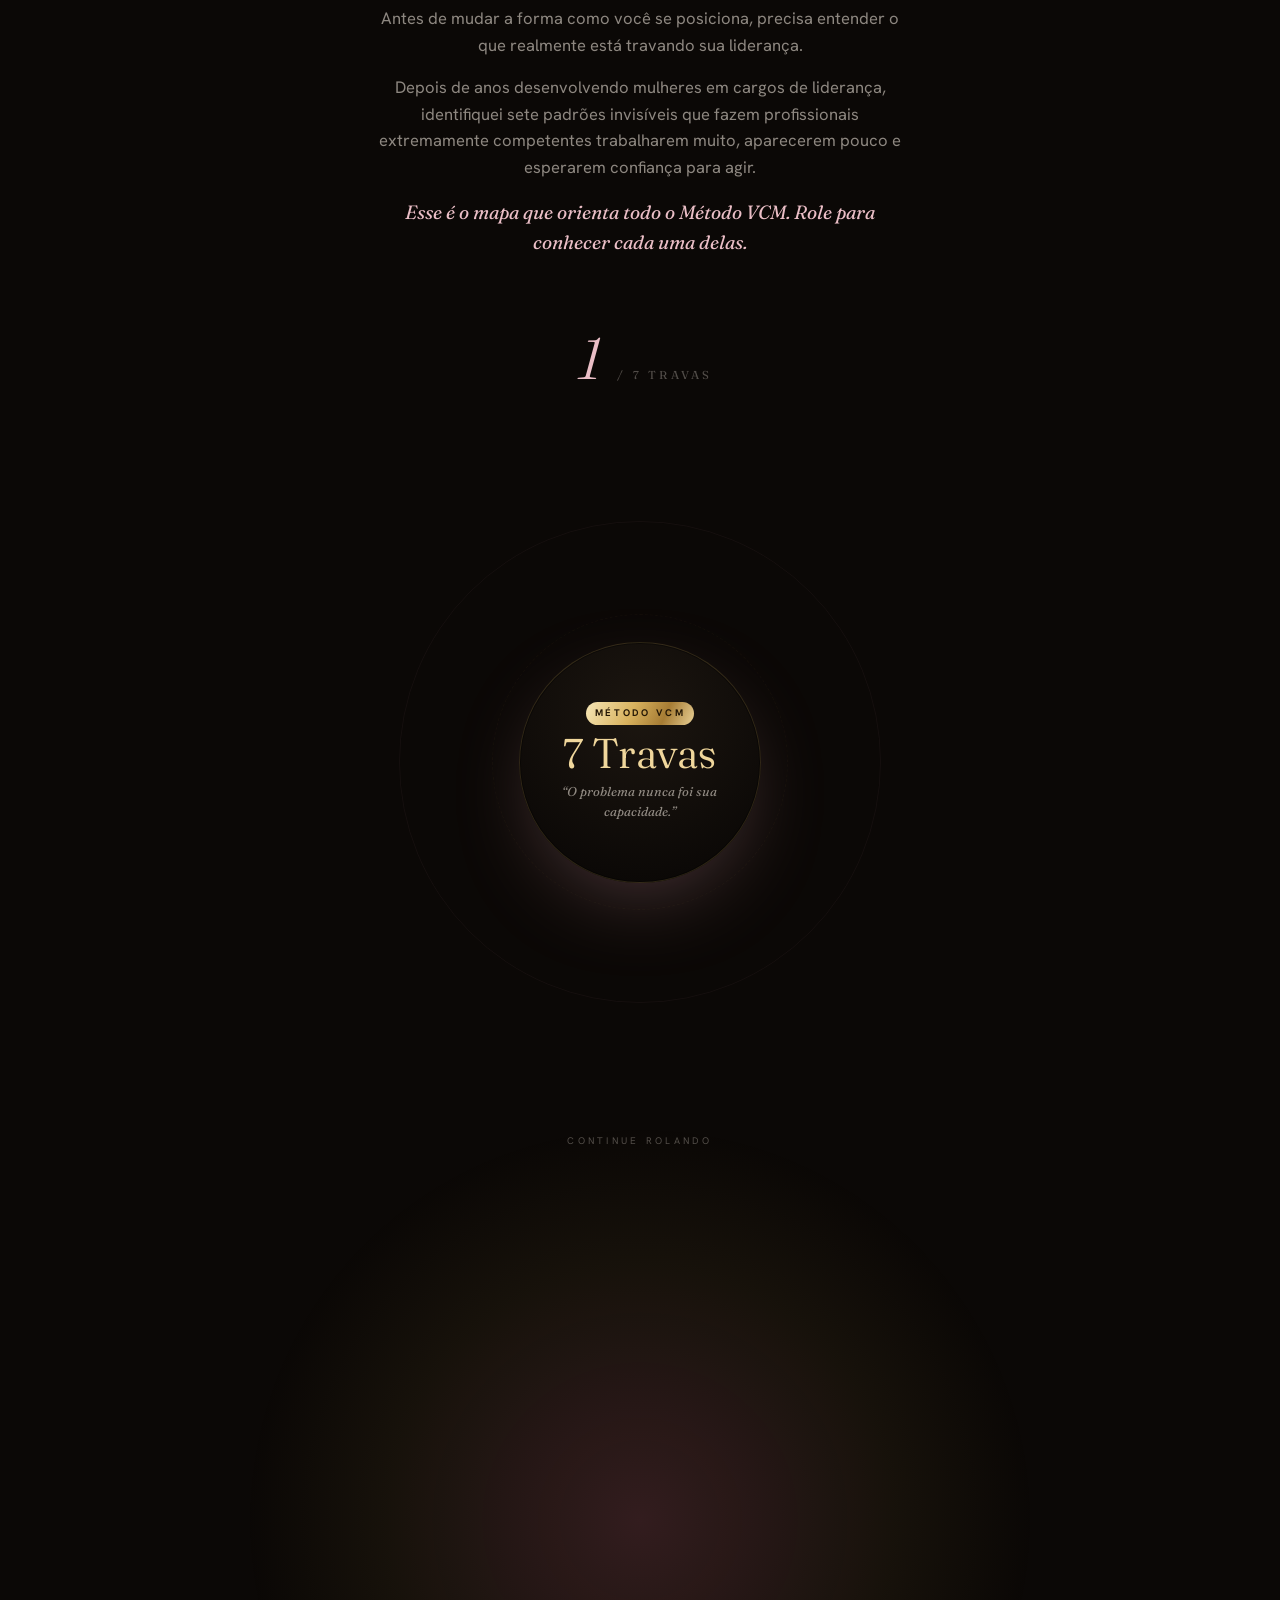
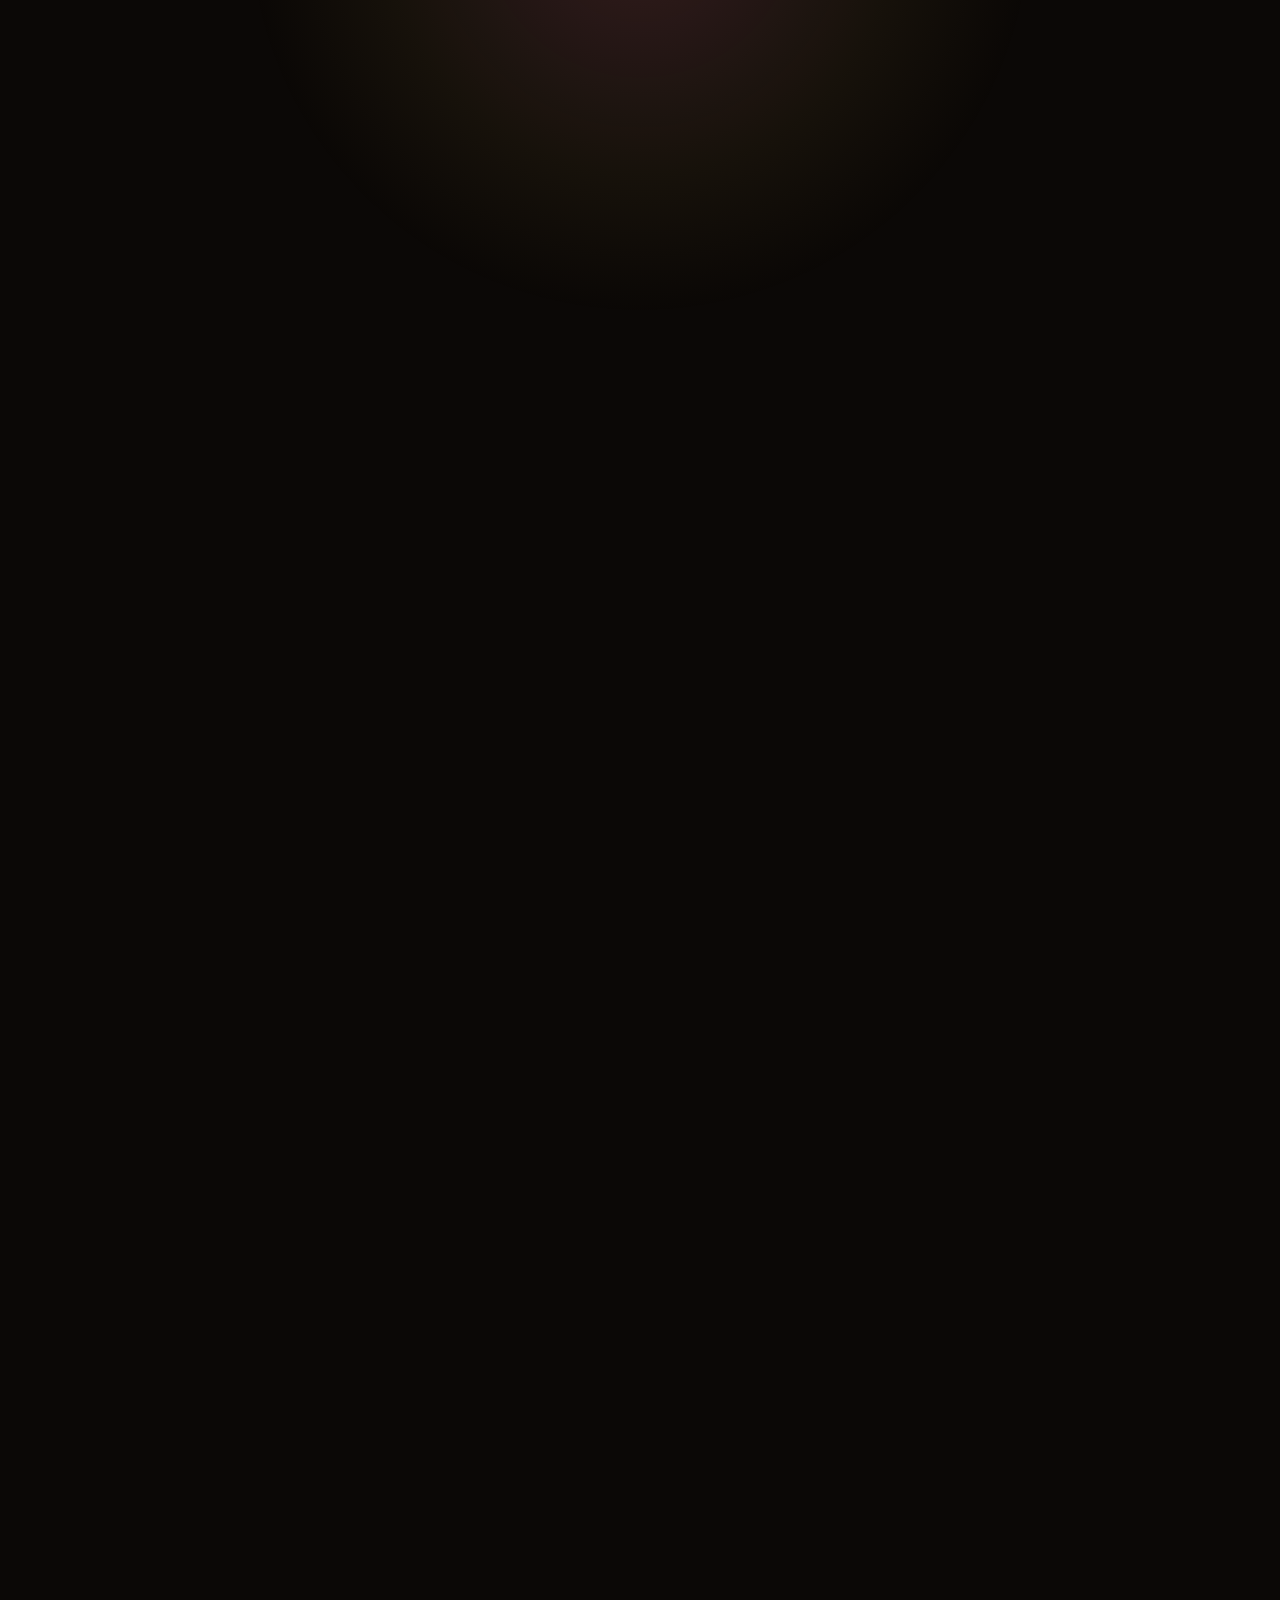
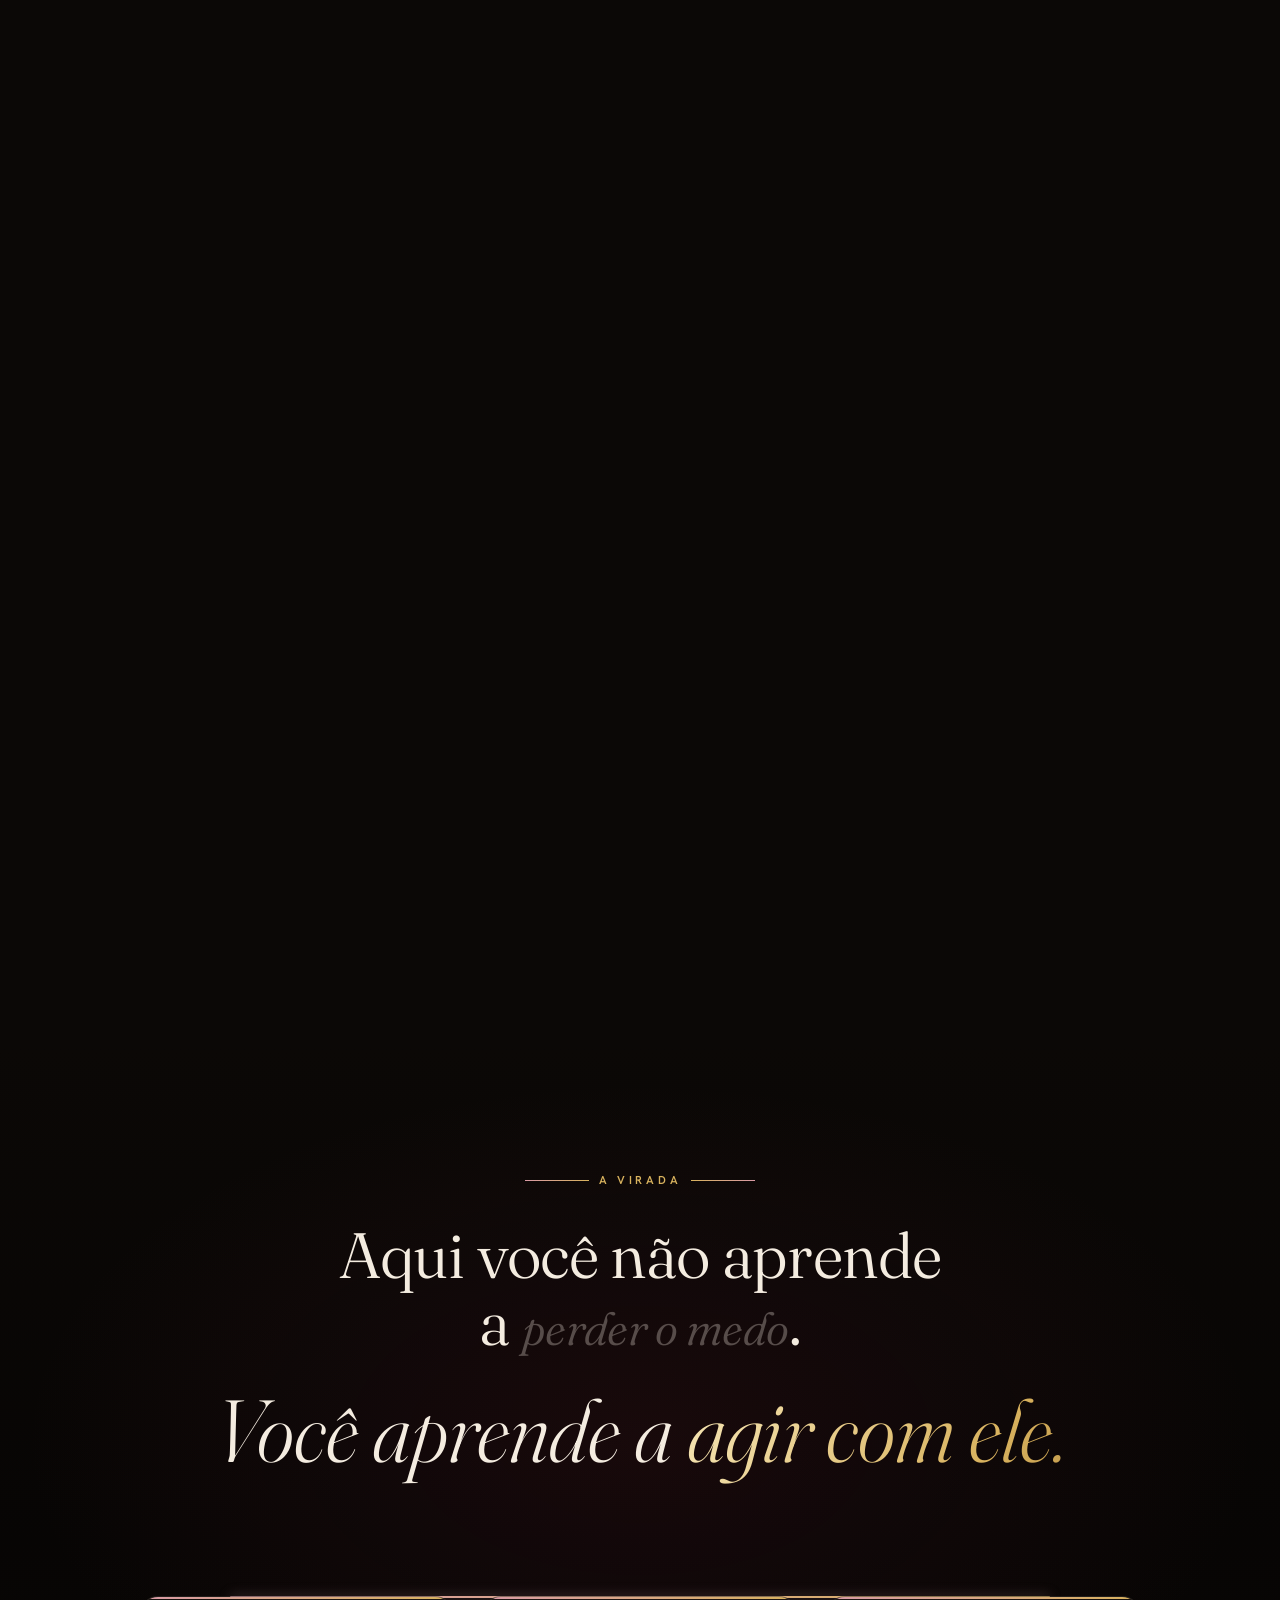
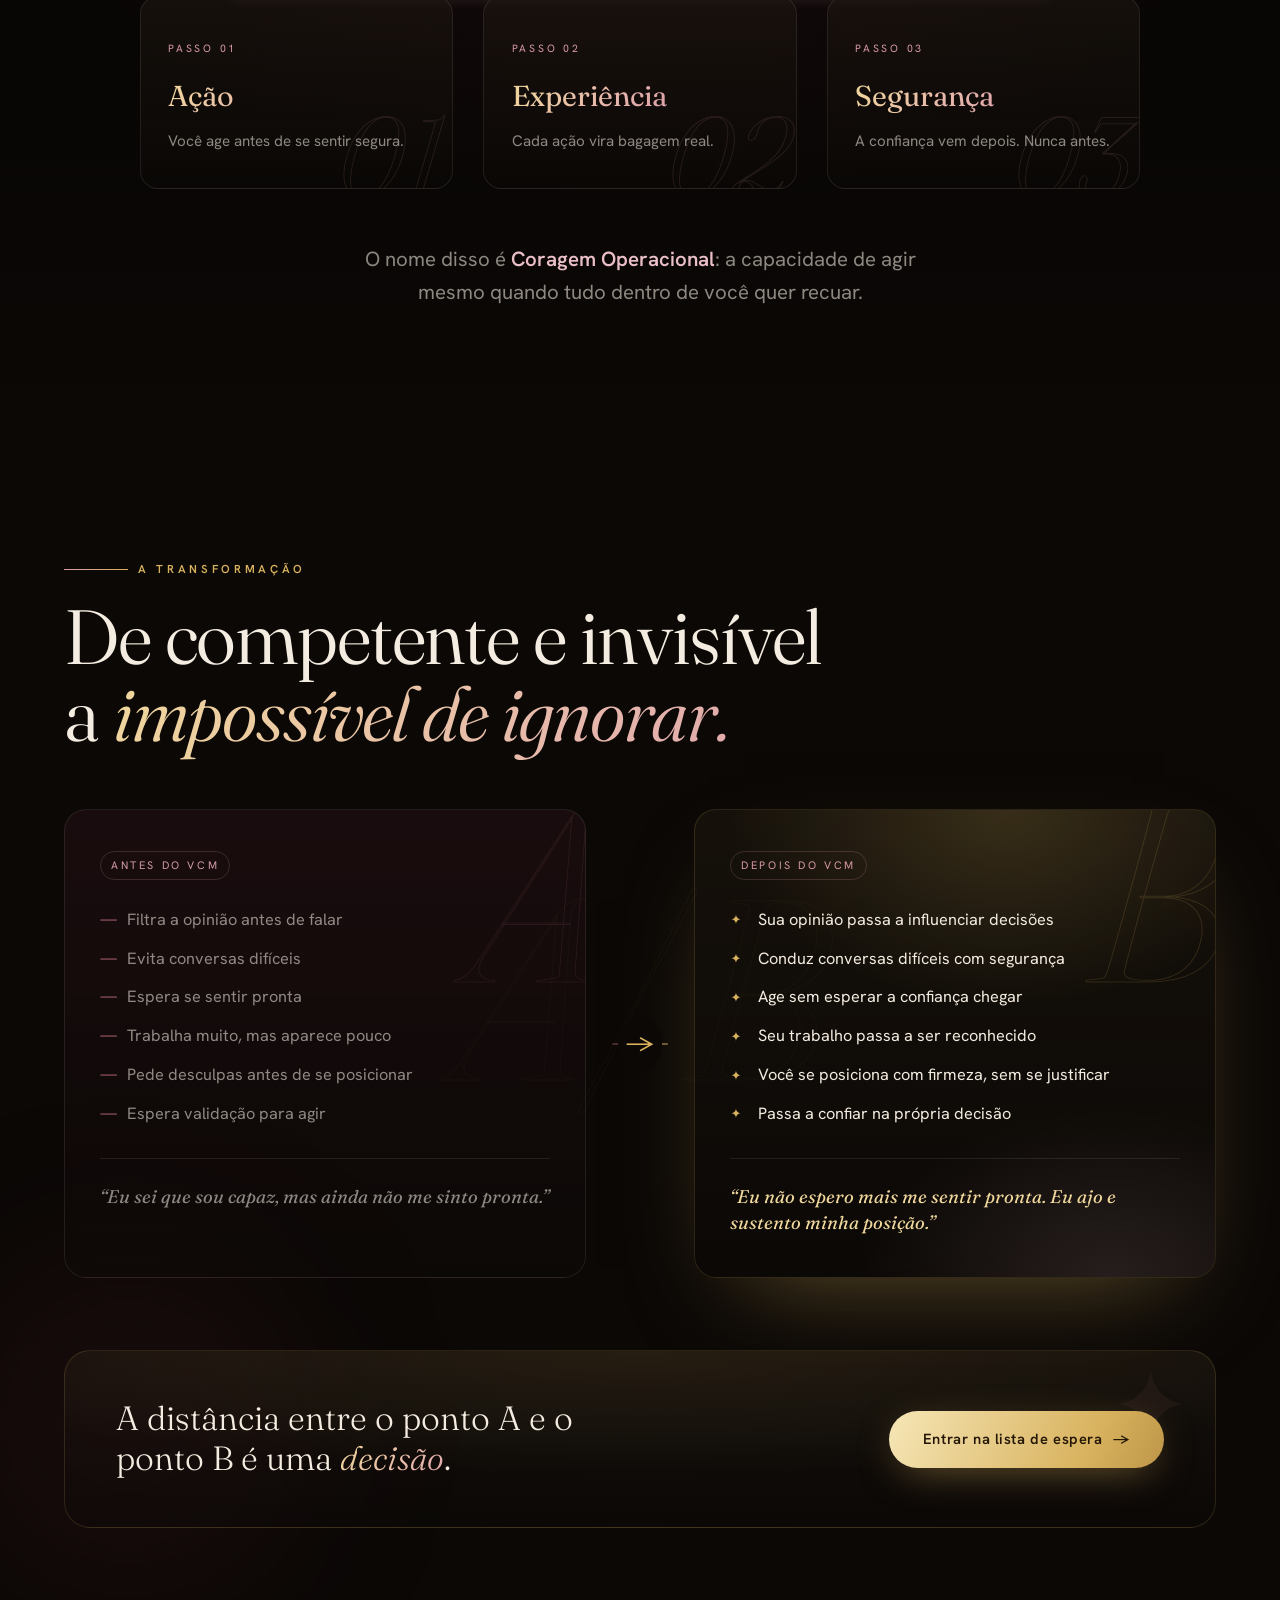
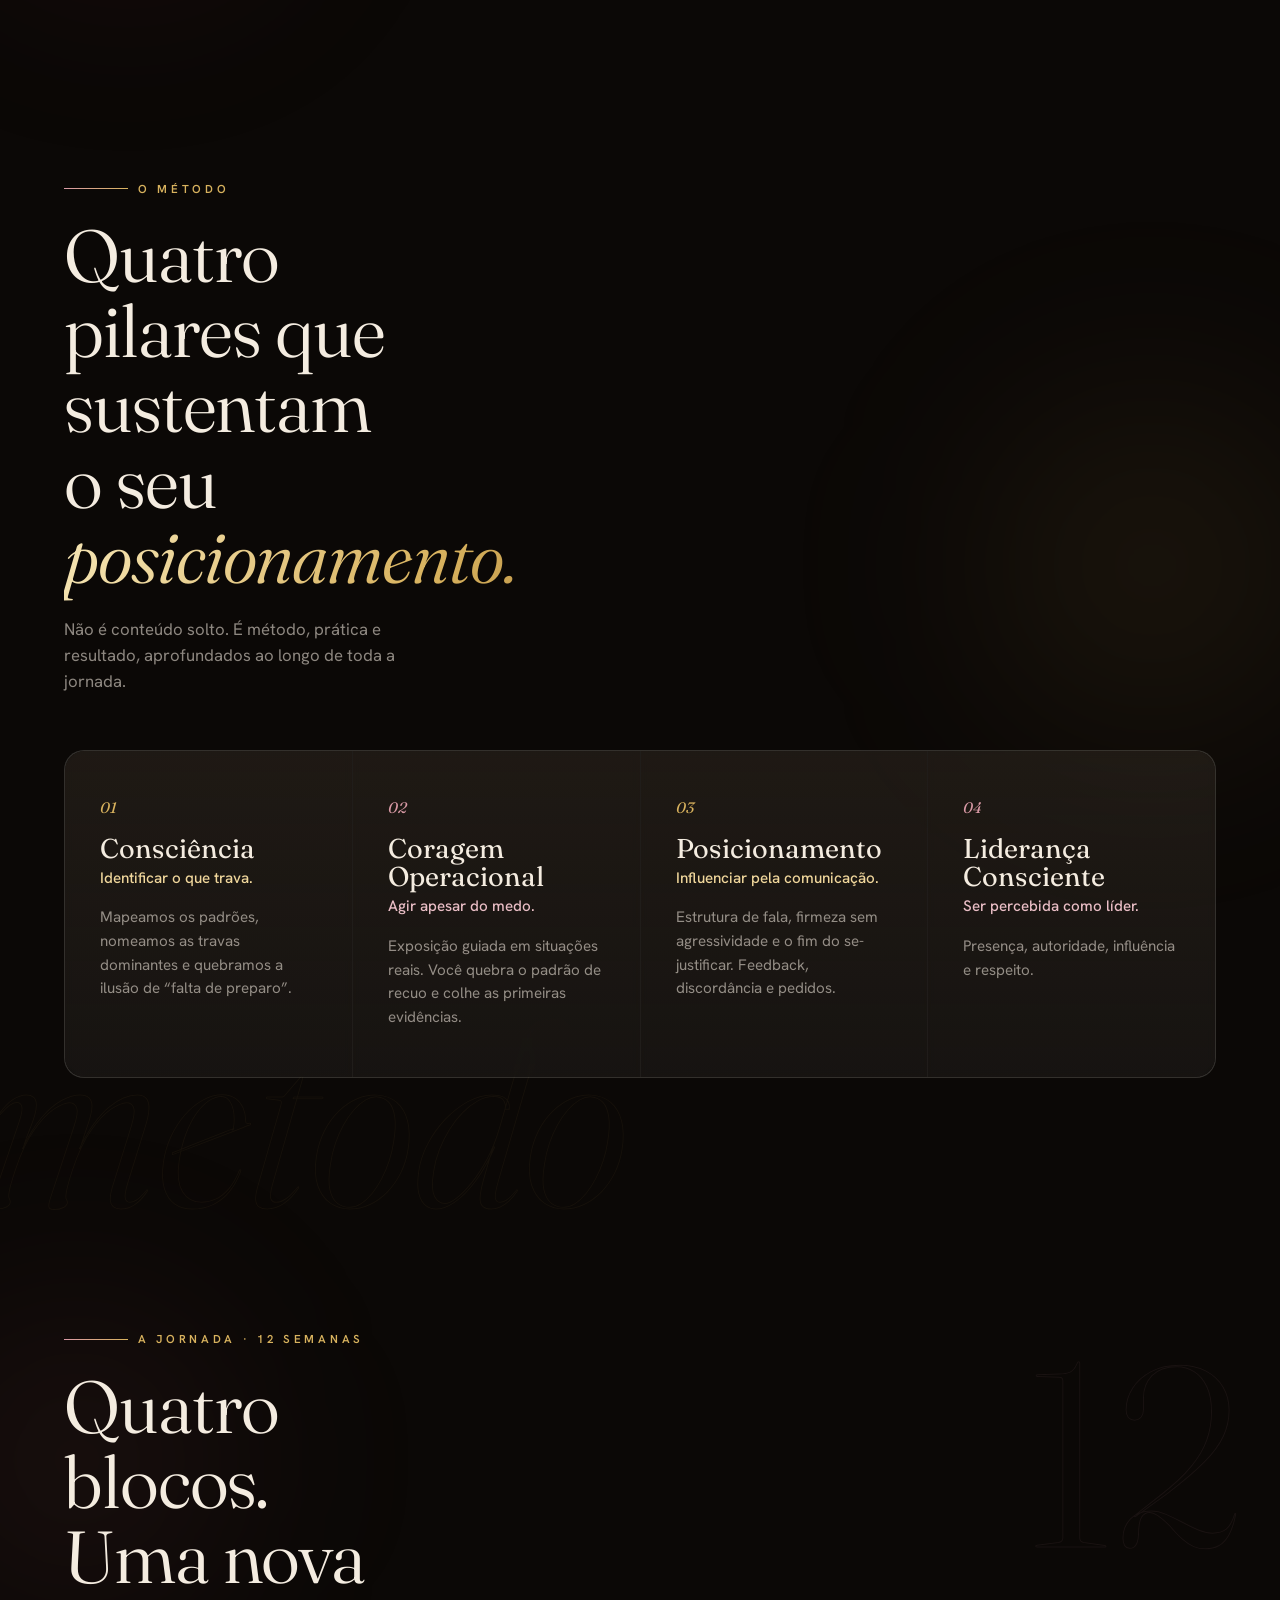
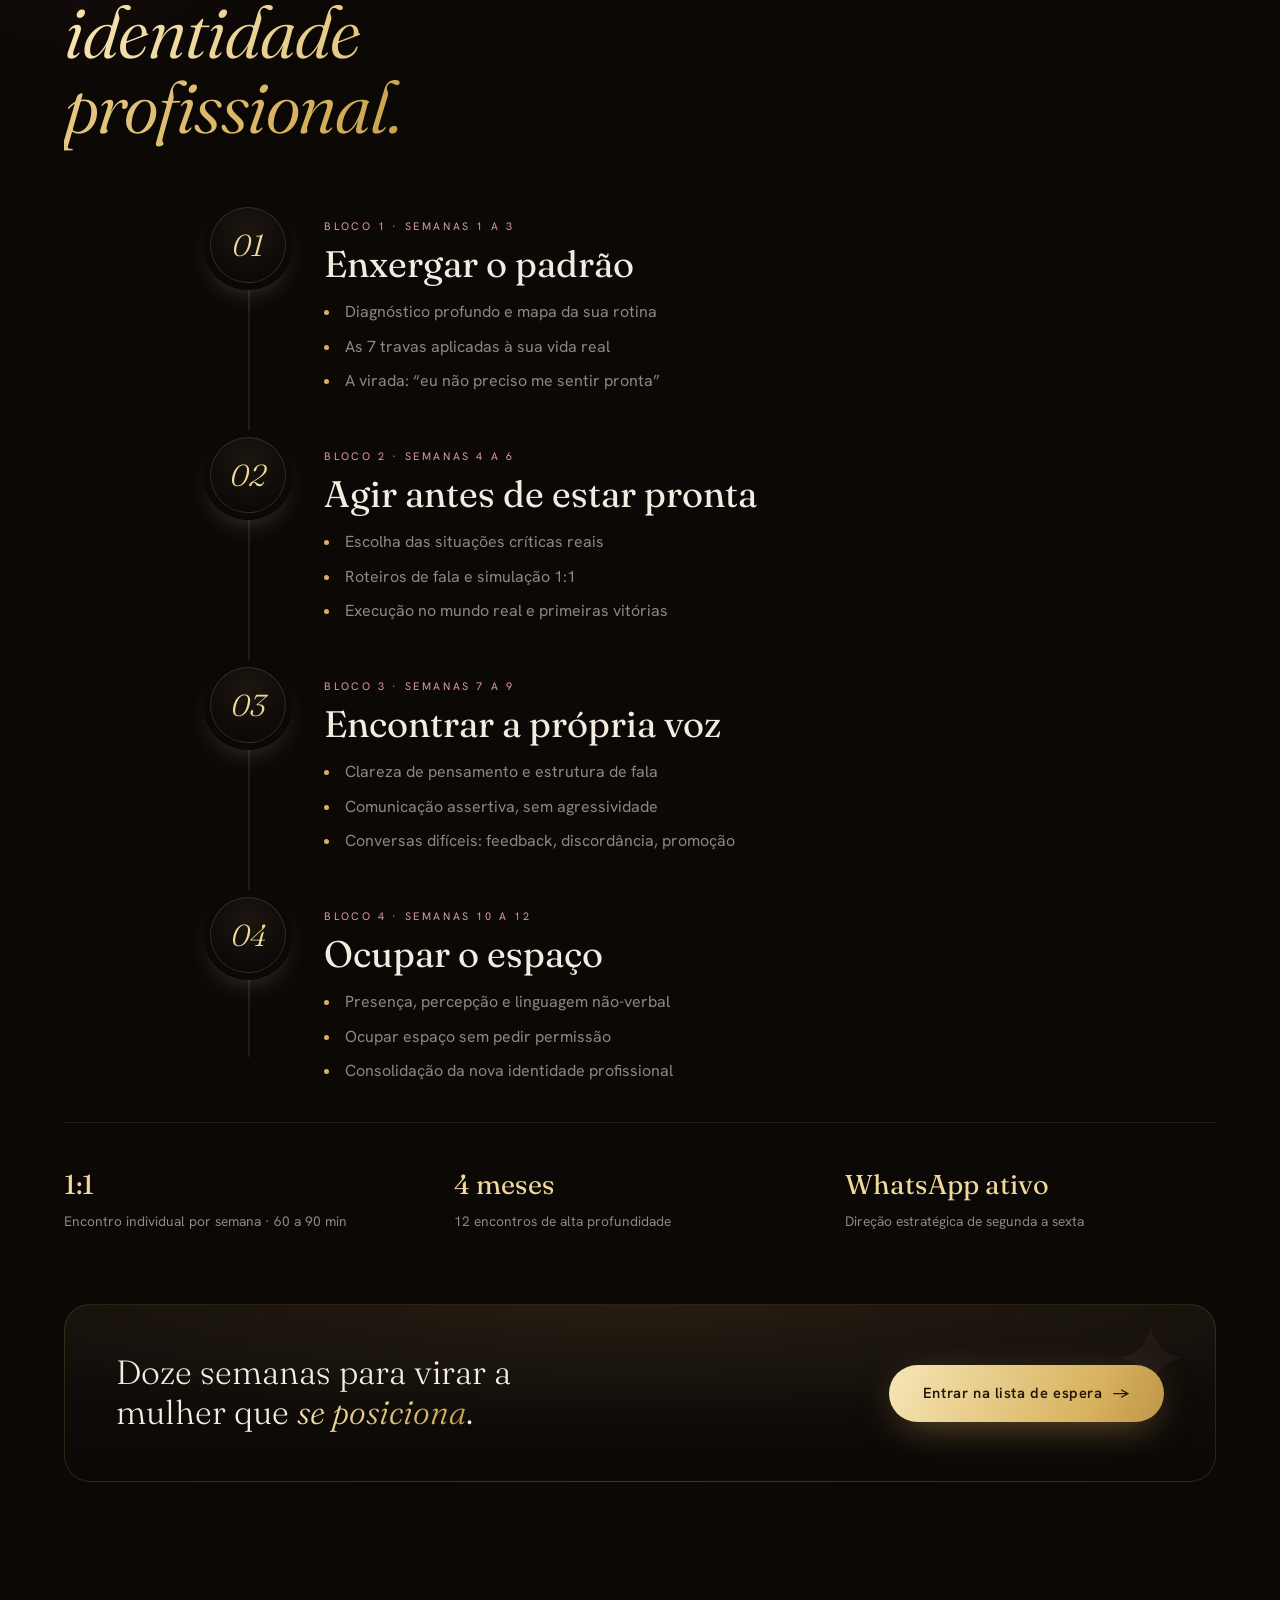
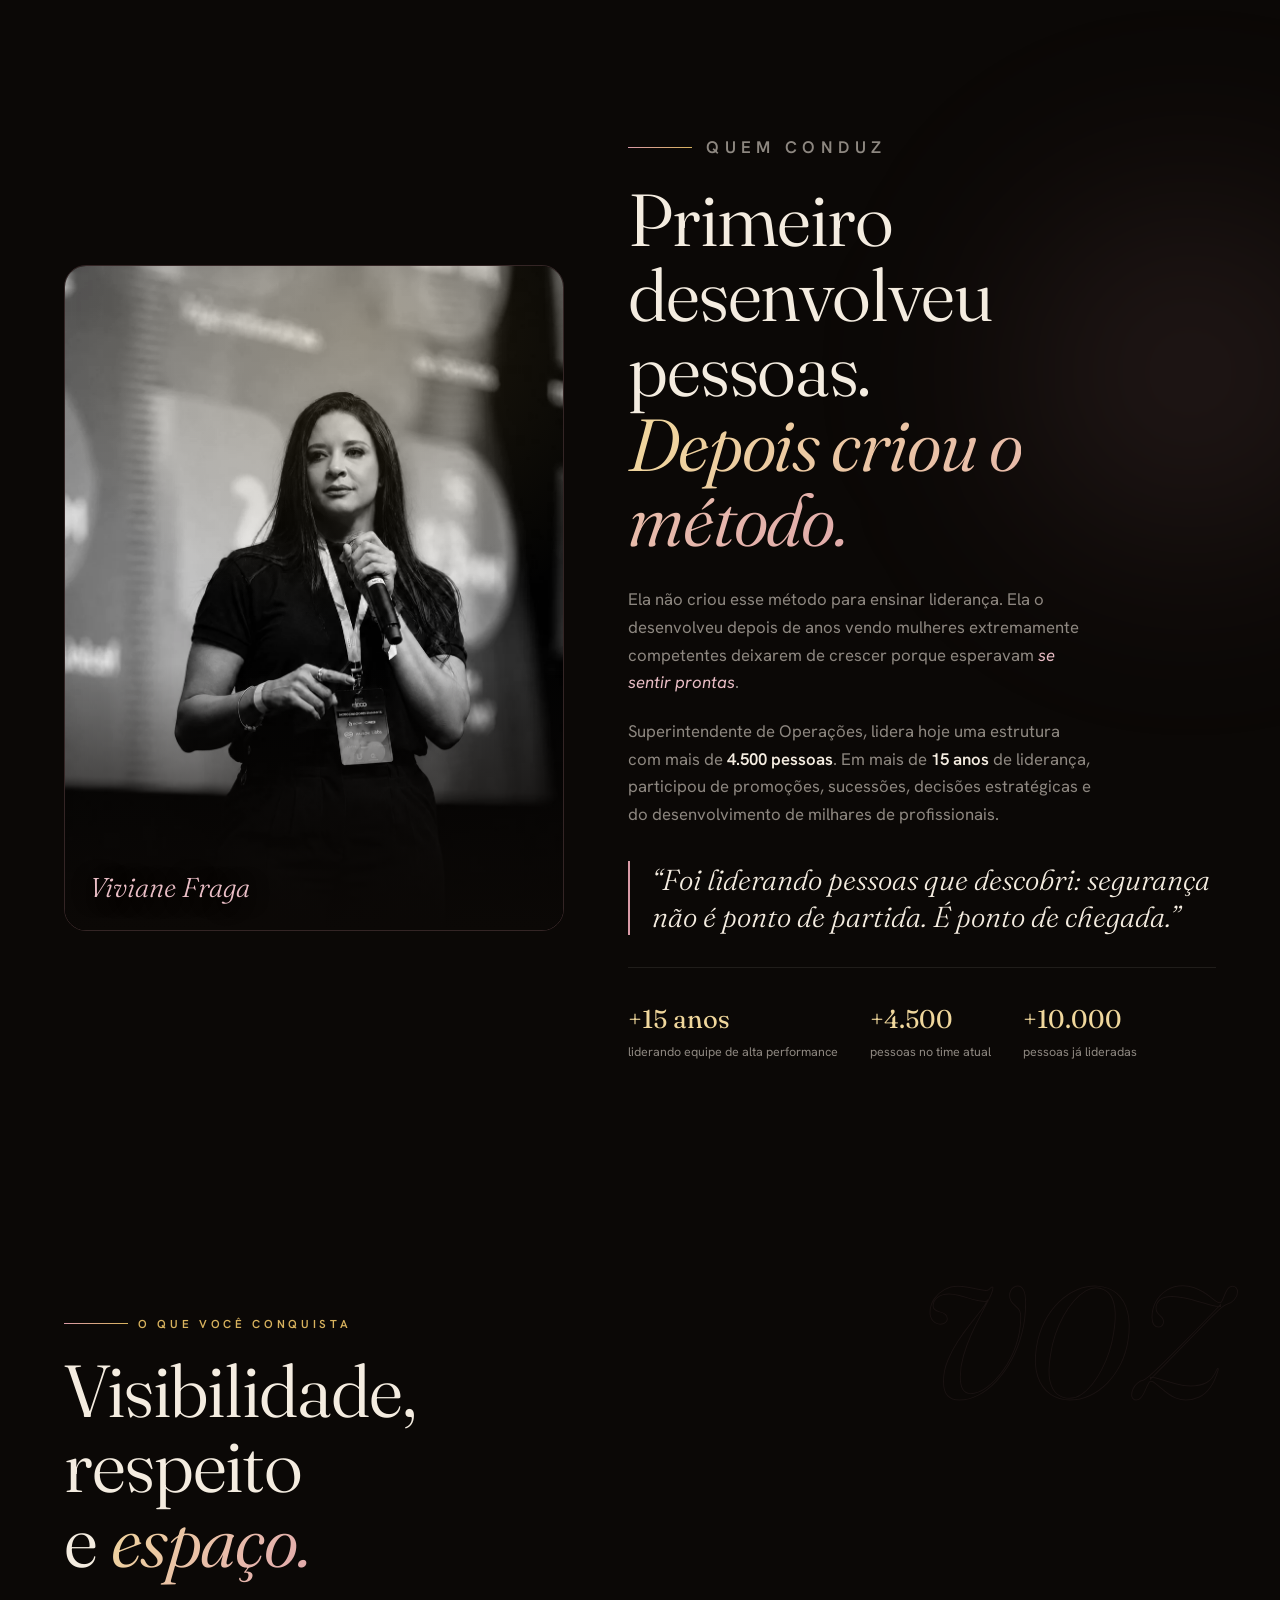
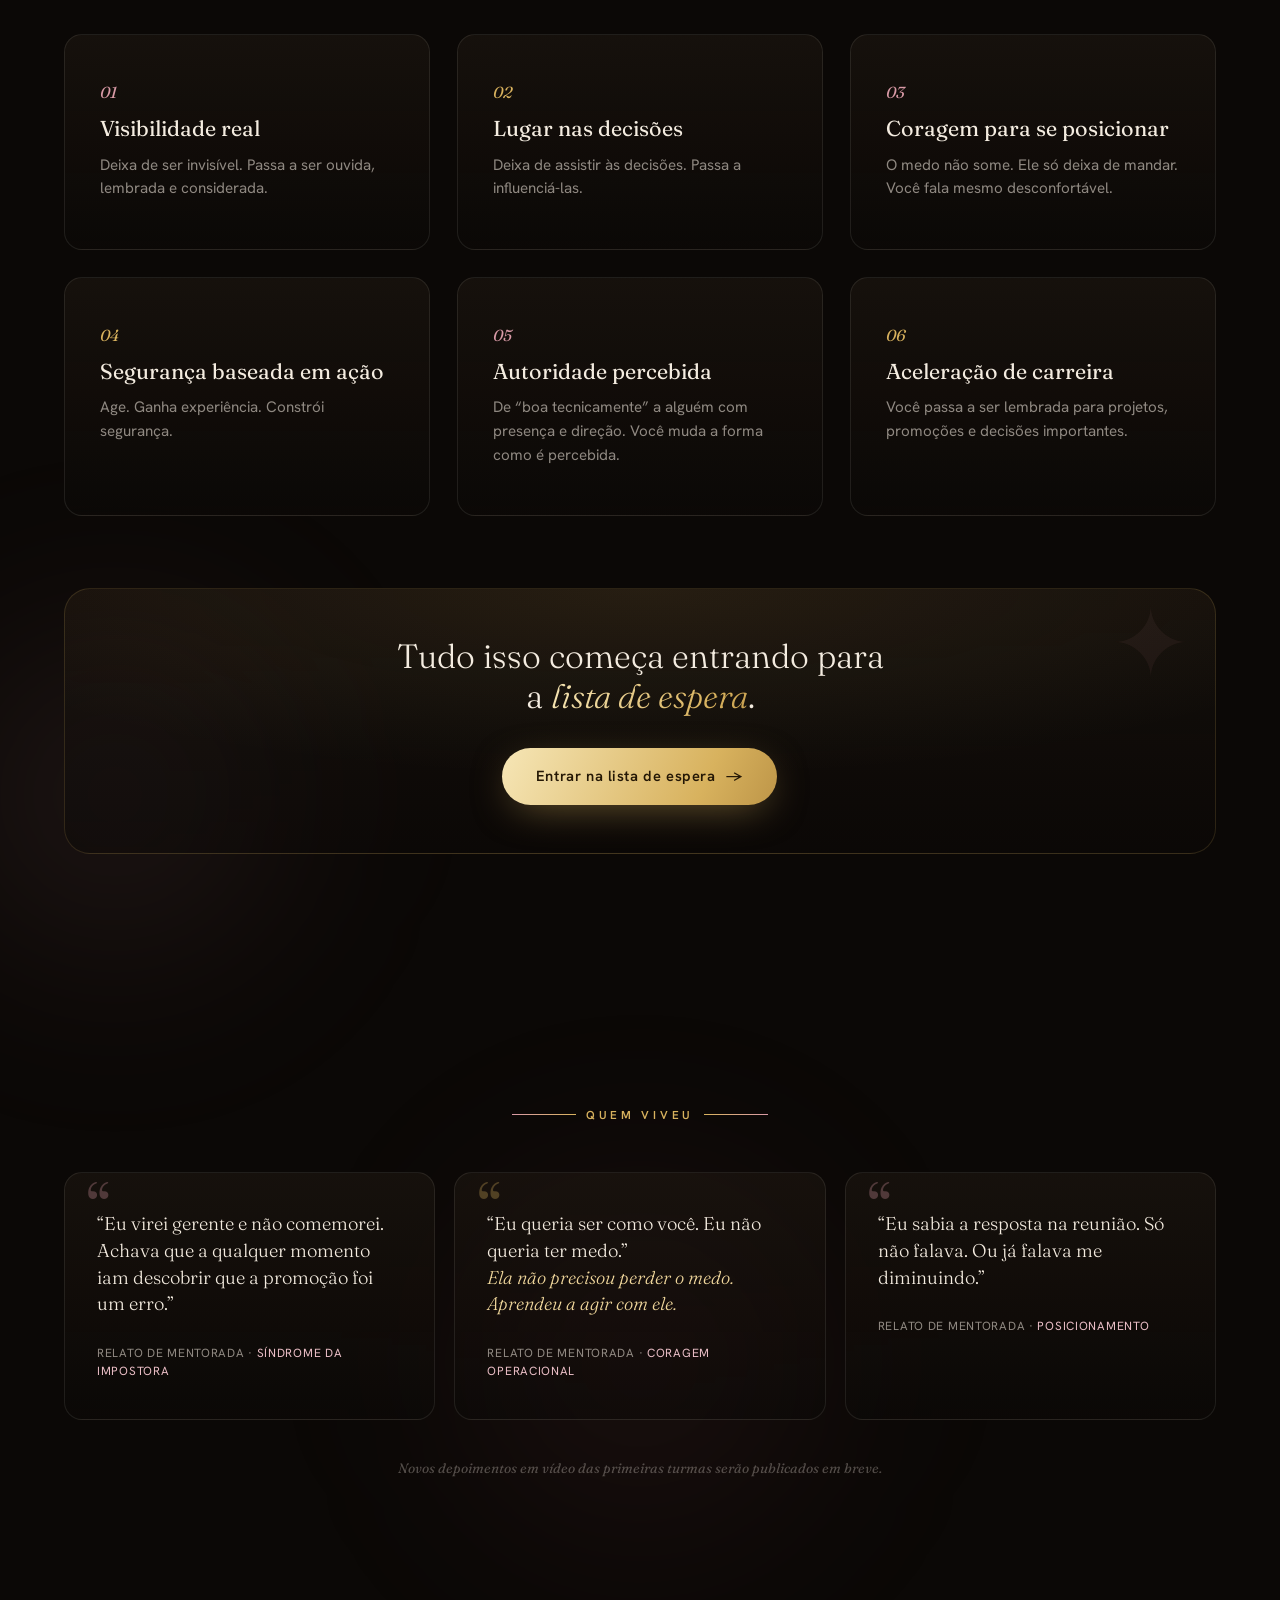
==== commit 59d14f14: "Iteracao 3: Jornada timeline, form wizard multi-etapas, CTAs, espacamento Co-Authored-By: Claude Opu" ====
--- a/index.html
+++ b/index.html
@@ -308,6 +308,11 @@
       </ul>
       <p class="ab__phrase ab__phrase--gold">“Eu não espero mais me sentir pronta. Eu ajo e sustento minha posição.”</p>
     </div>
+  </div>
+
+  <div class="cta-band" data-reveal>
+    <p class="cta-band__line">A distância entre o ponto A e o ponto B é uma <em class="grad-rose">decisão</em>.</p>
+    <button type="button" class="btn btn--gold btn--lg" data-modal-open data-magnetic data-cursor="join">Entrar na lista de espera <span class="btn__arrow">→</span></button>
   </div>
 </section>
 
@@ -353,53 +358,67 @@
     <h2 class="section-title" data-reveal>Quatro blocos.<br />Uma nova <em class="grad">identidade profissional.</em></h2>
   </div>
 
-  <div class="jornada__track">
-    <article class="bloco" data-reveal-item>
-      <header><span class="bloco__pill">Bloco 1</span></header>
-      <h3>Consciência</h3>
-      <p class="bloco__quote">“O problema nunca foi sua capacidade.”</p>
-      <ul>
-        <li>Diagnóstico profundo + mapa da rotina</li>
-        <li>As 7 travas aplicadas na vida real</li>
-        <li>Virada mental: “eu não preciso me sentir pronta”</li>
-      </ul>
-    </article>
-    <article class="bloco" data-reveal-item>
-      <header><span class="bloco__pill">Bloco 2</span></header>
-      <h3>Coragem Operacional</h3>
-      <p class="bloco__quote">“Ação antes da segurança.”</p>
-      <ul>
-        <li>Escolha das situações críticas reais</li>
-        <li>Roteiros de fala + simulação</li>
-        <li>Execução no mundo real e primeiras vitórias</li>
-      </ul>
-    </article>
-    <article class="bloco" data-reveal-item>
-      <header><span class="bloco__pill">Bloco 3</span></header>
-      <h3>Posicionamento</h3>
-      <p class="bloco__quote">“Saber o que dizer muda o jogo.”</p>
-      <ul>
-        <li>Clareza de pensamento e estrutura de fala</li>
-        <li>Comunicação assertiva, sem agressividade</li>
-        <li>Conversas difíceis: feedback, discordância, promoção</li>
-      </ul>
-    </article>
-    <article class="bloco" data-reveal-item>
-      <header><span class="bloco__pill">Bloco 4</span></header>
-      <h3>Liderança Consciente</h3>
-      <p class="bloco__quote">“Você não só fala. Você sustenta presença.”</p>
-      <ul>
-        <li>Presença, percepção e linguagem não-verbal</li>
-        <li>Ocupar espaço sem pedir permissão</li>
-        <li>Consolidação da nova identidade</li>
-      </ul>
-    </article>
-  </div>
+  <ol class="timeline">
+    <span class="timeline__spine" aria-hidden="true"><i id="tlFill"></i></span>
+    <li class="tl" data-reveal-item style="--n:0">
+      <span class="tl__num">01</span>
+      <div class="tl__body">
+        <span class="tl__meta">Bloco 1 · semanas 1 a 3</span>
+        <h3 class="tl__title">Enxergar o padrão</h3>
+        <ul>
+          <li>Diagnóstico profundo e mapa da sua rotina</li>
+          <li>As 7 travas aplicadas à sua vida real</li>
+          <li>A virada: “eu não preciso me sentir pronta”</li>
+        </ul>
+      </div>
+    </li>
+    <li class="tl" data-reveal-item style="--n:1">
+      <span class="tl__num">02</span>
+      <div class="tl__body">
+        <span class="tl__meta">Bloco 2 · semanas 4 a 6</span>
+        <h3 class="tl__title">Agir antes de estar pronta</h3>
+        <ul>
+          <li>Escolha das situações críticas reais</li>
+          <li>Roteiros de fala e simulação 1:1</li>
+          <li>Execução no mundo real e primeiras vitórias</li>
+        </ul>
+      </div>
+    </li>
+    <li class="tl" data-reveal-item style="--n:2">
+      <span class="tl__num">03</span>
+      <div class="tl__body">
+        <span class="tl__meta">Bloco 3 · semanas 7 a 9</span>
+        <h3 class="tl__title">Encontrar a própria voz</h3>
+        <ul>
+          <li>Clareza de pensamento e estrutura de fala</li>
+          <li>Comunicação assertiva, sem agressividade</li>
+          <li>Conversas difíceis: feedback, discordância, promoção</li>
+        </ul>
+      </div>
+    </li>
+    <li class="tl" data-reveal-item style="--n:3">
+      <span class="tl__num">04</span>
+      <div class="tl__body">
+        <span class="tl__meta">Bloco 4 · semanas 10 a 12</span>
+        <h3 class="tl__title">Ocupar o espaço</h3>
+        <ul>
+          <li>Presença, percepção e linguagem não-verbal</li>
+          <li>Ocupar espaço sem pedir permissão</li>
+          <li>Consolidação da nova identidade profissional</li>
+        </ul>
+      </div>
+    </li>
+  </ol>
 
   <div class="jornada__format" data-reveal>
     <div class="fmt"><strong>1:1</strong><span>Encontro individual por semana · 60 a 90 min</span></div>
     <div class="fmt"><strong>4 meses</strong><span>12 encontros de alta profundidade</span></div>
     <div class="fmt"><strong>WhatsApp ativo</strong><span>Direção estratégica de segunda a sexta</span></div>
+  </div>
+
+  <div class="cta-band" data-reveal>
+    <p class="cta-band__line">Doze semanas para virar a mulher que <em class="grad">se posiciona</em>.</p>
+    <button type="button" class="btn btn--gold btn--lg" data-modal-open data-magnetic data-cursor="join">Entrar na lista de espera <span class="btn__arrow">→</span></button>
   </div>
 </section>
 
@@ -450,6 +469,11 @@
     <article data-reveal-item><span>05</span><h3>Autoridade percebida</h3><p>De “boa tecnicamente” a alguém com presença e direção. Você muda a forma como é percebida.</p></article>
     <article data-reveal-item><span>06</span><h3>Aceleração de carreira</h3><p>Você passa a ser lembrada para projetos, promoções e decisões importantes.</p></article>
   </div>
+
+  <div class="cta-band cta-band--center" data-reveal>
+    <p class="cta-band__line">Tudo isso começa entrando para a <em class="grad">lista de espera</em>.</p>
+    <button type="button" class="btn btn--gold btn--lg" data-modal-open data-magnetic data-cursor="join">Entrar na lista de espera <span class="btn__arrow">→</span></button>
+  </div>
 </section>
 
 <!-- ============ PROVA SOCIAL ============ -->
@@ -503,28 +527,38 @@
       <p class="modal__sub">Leva menos de 1 minuto. Suas respostas ajudam a priorizar quem tem mais alinhamento com a mentoria.</p>
     </div>
 
-    <form class="form" id="waitlist" novalidate>
-    <div class="form__row">
-      <label class="field">
-        <span class="field__label">Seu nome <i>*</i></span>
-        <input type="text" name="nome" required autocomplete="name" placeholder="Como podemos te chamar?" />
-      </label>
-    </div>
-    <div class="form__row form__row--2">
-      <label class="field">
-        <span class="field__label">WhatsApp <i>*</i></span>
-        <input type="tel" name="whatsapp" required inputmode="tel" autocomplete="tel" placeholder="(00) 00000-0000" />
-      </label>
-      <label class="field">
-        <span class="field__label">E-mail <i>*</i></span>
-        <input type="email" name="email" required autocomplete="email" placeholder="voce@email.com" />
-      </label>
-    </div>
-    <div class="form__row form__row--2">
+    <form class="form form--wizard" id="waitlist" novalidate>
+    <div class="wz__progress" aria-hidden="true">
+      <span class="wz__track"><i id="wzBar"></i></span>
+      <span class="wz__count"><b id="wzStep">1</b> <em>de 3</em></span>
+    </div>
+
+    <fieldset class="wz__step is-active" data-step="1">
+      <p class="wz__legend"><span class="wz__legend-i">01</span> Como falamos com você</p>
+      <div class="form__row">
+        <label class="field">
+          <span class="field__label">Seu nome <i>*</i></span>
+          <input type="text" name="nome" required autocomplete="name" placeholder="Como podemos te chamar?" />
+        </label>
+      </div>
+      <div class="form__row form__row--2">
+        <label class="field">
+          <span class="field__label">WhatsApp <i>*</i></span>
+          <input type="tel" name="whatsapp" required inputmode="tel" autocomplete="tel" placeholder="(00) 00000-0000" />
+        </label>
+        <label class="field">
+          <span class="field__label">E-mail <i>*</i></span>
+          <input type="email" name="email" required autocomplete="email" placeholder="voce@email.com" />
+        </label>
+      </div>
       <label class="field">
         <span class="field__label">Instagram <i>(opcional)</i></span>
         <input type="text" name="instagram" autocomplete="off" placeholder="@seu.perfil" />
       </label>
+    </fieldset>
+
+    <fieldset class="wz__step" data-step="2">
+      <p class="wz__legend"><span class="wz__legend-i">02</span> Seu momento hoje</p>
       <label class="field">
         <span class="field__label">Momento da carreira <i>*</i></span>
         <span class="select">
@@ -540,72 +574,74 @@
           </select>
         </span>
       </label>
-    </div>
-
-    <fieldset class="field field--group">
-      <legend class="field__label">O que mais tem travado o seu crescimento hoje? <i>*</i></legend>
-      <div class="chips">
-        <label class="chip"><input type="radio" name="trava" value="Medo de me expor e ser julgada" required /><span>Medo de me expor e ser julgada</span></label>
-        <label class="chip"><input type="radio" name="trava" value="Dificuldade de reconhecer meu próprio valor" /><span>Não reconhecer meu próprio valor</span></label>
-        <label class="chip"><input type="radio" name="trava" value="Penso demais antes de agir e perco oportunidades" /><span>Penso demais e perco oportunidades</span></label>
-        <label class="chip"><input type="radio" name="trava" value="Dificuldade de me posicionar em reuniões e feedbacks" /><span>Não me posiciono em reuniões</span></label>
-        <label class="chip"><input type="radio" name="trava" value="Faço muito, mas não sou reconhecida" /><span>Faço muito e não sou reconhecida</span></label>
-        <label class="chip"><input type="radio" name="trava" value="Espero me sentir preparada antes do próximo passo" /><span>Espero me sentir preparada</span></label>
-      </div>
+      <fieldset class="field field--group">
+        <legend class="field__label">O que mais tem travado o seu crescimento hoje? <i>*</i></legend>
+        <div class="chips">
+          <label class="chip"><input type="radio" name="trava" value="Medo de me expor e ser julgada" required /><span>Medo de me expor e ser julgada</span></label>
+          <label class="chip"><input type="radio" name="trava" value="Dificuldade de reconhecer meu próprio valor" /><span>Não reconhecer meu próprio valor</span></label>
+          <label class="chip"><input type="radio" name="trava" value="Penso demais antes de agir e perco oportunidades" /><span>Penso demais e perco oportunidades</span></label>
+          <label class="chip"><input type="radio" name="trava" value="Dificuldade de me posicionar em reuniões e feedbacks" /><span>Não me posiciono em reuniões</span></label>
+          <label class="chip"><input type="radio" name="trava" value="Faço muito, mas não sou reconhecida" /><span>Faço muito e não sou reconhecida</span></label>
+          <label class="chip"><input type="radio" name="trava" value="Espero me sentir preparada antes do próximo passo" /><span>Espero me sentir preparada</span></label>
+        </div>
+      </fieldset>
+      <fieldset class="field field--group">
+        <legend class="field__label">O que você mais deseja conquistar nos próximos 12 meses? <i>*</i></legend>
+        <div class="chips">
+          <label class="chip"><input type="radio" name="desejo" value="Ser promovida" required /><span>Ser promovida</span></label>
+          <label class="chip"><input type="radio" name="desejo" value="Assumir liderança" /><span>Assumir uma liderança</span></label>
+          <label class="chip"><input type="radio" name="desejo" value="Me posicionar com mais segurança" /><span>Me posicionar com segurança</span></label>
+          <label class="chip"><input type="radio" name="desejo" value="Ser mais reconhecida" /><span>Ser mais reconhecida</span></label>
+          <label class="chip"><input type="radio" name="desejo" value="Ter coragem para agir" /><span>Ter coragem para agir</span></label>
+        </div>
+      </fieldset>
     </fieldset>
 
-    <fieldset class="field field--group">
-      <legend class="field__label">O que você mais deseja conquistar nos próximos 12 meses? <i>*</i></legend>
-      <div class="chips">
-        <label class="chip"><input type="radio" name="desejo" value="Ser promovida" required /><span>Ser promovida</span></label>
-        <label class="chip"><input type="radio" name="desejo" value="Assumir liderança" /><span>Assumir uma liderança</span></label>
-        <label class="chip"><input type="radio" name="desejo" value="Me posicionar com mais segurança" /><span>Me posicionar com segurança</span></label>
-        <label class="chip"><input type="radio" name="desejo" value="Ser mais reconhecida" /><span>Ser mais reconhecida</span></label>
-        <label class="chip"><input type="radio" name="desejo" value="Ter coragem para agir" /><span>Ter coragem para agir</span></label>
-      </div>
+    <fieldset class="wz__step" data-step="3">
+      <p class="wz__legend"><span class="wz__legend-i">03</span> Seu compromisso</p>
+      <div class="form__row form__row--2">
+        <label class="field">
+          <span class="field__label">Faixa de investimento que considera adequada <i>*</i></span>
+          <span class="select">
+            <select name="investimento" required>
+              <option value="" disabled selected>Selecione</option>
+              <option>Até R$ 1.500</option>
+              <option>Entre R$ 1.500 e R$ 2.500</option>
+              <option>Entre R$ 2.500 e R$ 3.500</option>
+              <option>Entre R$ 3.500 e R$ 5.000</option>
+              <option>Acima de R$ 5.000</option>
+            </select>
+          </span>
+        </label>
+        <label class="field">
+          <span class="field__label">Pretende entrar na próxima turma? <i>*</i></span>
+          <span class="select">
+            <select name="intencao" required>
+              <option value="" disabled selected>Selecione</option>
+              <option>Sim, quero garantir minha vaga</option>
+              <option>Tenho interesse, mas ainda preciso avaliar</option>
+            </select>
+          </span>
+        </label>
+      </div>
+      <fieldset class="field field--group">
+        <legend class="field__label">O quanto você está comprometida em transformar sua carreira agora? <i>*</i></legend>
+        <div class="range">
+          <input type="range" name="comprometimento" min="1" max="10" value="7" step="1" id="range" />
+          <output id="rangeOut">7</output>
+        </div>
+        <div class="range__scale"><span>1 · só buscando informações</span><span>10 · pronta para agir</span></div>
+      </fieldset>
     </fieldset>
 
-    <div class="form__row form__row--2">
-      <label class="field">
-        <span class="field__label">Faixa de investimento que considera adequada <i>*</i></span>
-        <span class="select">
-          <select name="investimento" required>
-            <option value="" disabled selected>Selecione</option>
-            <option>Até R$ 1.500</option>
-            <option>Entre R$ 1.500 e R$ 2.500</option>
-            <option>Entre R$ 2.500 e R$ 3.500</option>
-            <option>Entre R$ 3.500 e R$ 5.000</option>
-            <option>Acima de R$ 5.000</option>
-            <option>Ainda não sei</option>
-          </select>
-        </span>
-      </label>
-      <label class="field">
-        <span class="field__label">Pretende entrar na próxima turma? <i>*</i></span>
-        <span class="select">
-          <select name="intencao" required>
-            <option value="" disabled selected>Selecione</option>
-            <option>Sim, quero garantir minha vaga</option>
-            <option>Tenho interesse, mas ainda preciso avaliar</option>
-            <option>Ainda não sei</option>
-          </select>
-        </span>
-      </label>
-    </div>
-
-    <fieldset class="field field--group">
-      <legend class="field__label">O quanto você está comprometida em transformar sua carreira agora? <i>*</i></legend>
-      <div class="range">
-        <input type="range" name="comprometimento" min="1" max="10" value="7" step="1" id="range" />
-        <output id="rangeOut">7</output>
-      </div>
-      <div class="range__scale"><span>1 · só buscando informações</span><span>10 · pronta para agir</span></div>
-    </fieldset>
-
-    <button type="submit" class="btn btn--gold btn--submit" data-cursor="join">
-      <span class="btn__label">Garantir meu lugar na fila</span>
-      <span class="btn__arrow">→</span>
-    </button>
+    <div class="wz__nav">
+      <button type="button" class="btn btn--ghost wz__back" id="wzBack" hidden data-cursor="join"><span class="btn__arrow">←</span> Voltar</button>
+      <button type="button" class="btn btn--gold wz__next" id="wzNext" data-cursor="join">Continuar <span class="btn__arrow">→</span></button>
+      <button type="submit" class="btn btn--gold btn--submit" id="wzSubmit" hidden data-cursor="join">
+        <span class="btn__label">Entrar na lista de espera</span>
+        <span class="btn__arrow">→</span>
+      </button>
+    </div>
     <p class="form__legal">Ao enviar, você entra para a Lista de Espera do Método Viviane Fraga VCM. Seus dados são usados apenas para contato sobre a mentoria.</p>
   </form>
 
--- a/assets/css/styles.css
+++ b/assets/css/styles.css
@@ -943,3 +943,78 @@
 .modal__sub{color:var(--muted);font-size:.95rem;line-height:1.5}
 .modal .success{margin:0;border:none;padding:.5rem 0;background:none;box-shadow:none}
 body.modal-open{overflow:hidden}
+
+/* =====================================================================
+   ITERAÇÃO 3 — Jornada timeline · Form wizard · CTA bands · espaçamento
+   ===================================================================== */
+
+/* ---------- JORNADA como timeline vertical (distinta do Método) ---------- */
+.timeline{position:relative;list-style:none;max-width:860px;margin:clamp(3rem,7vh,5rem) auto 0;display:flex;flex-direction:column;gap:clamp(2.4rem,5vh,4.2rem)}
+.timeline__spine{position:absolute;left:calc(clamp(56px,6vw,76px) / 2);top:1.6rem;bottom:1.6rem;width:2px;background:var(--line-soft);border-radius:2px;overflow:hidden;z-index:0}
+.timeline__spine i{position:absolute;inset:0;transform-origin:top;transform:scaleY(var(--fill,1));background:linear-gradient(180deg,var(--rose),var(--gold));box-shadow:0 0 14px rgba(234,190,198,.45)}
+.tl{position:relative;display:grid;grid-template-columns:clamp(56px,6vw,76px) 1fr;gap:clamp(1.2rem,3vw,2.4rem);align-items:start}
+.tl__num{
+  position:relative;z-index:2;display:grid;place-items:center;
+  width:clamp(56px,6vw,76px);height:clamp(56px,6vw,76px);border-radius:50%;
+  background:radial-gradient(circle at 50% 30%,var(--char-2),var(--ink));border:1px solid var(--line-rose);
+  font-family:var(--fx);font-style:italic;font-weight:300;font-size:clamp(1.3rem,2.4vw,1.9rem);color:var(--gold-lite);
+  box-shadow:0 0 0 7px var(--void),0 12px 34px -12px rgba(234,190,198,.5);
+}
+.tl__body{padding-top:.35rem}
+.tl__meta{font-size:.68rem;letter-spacing:.24em;text-transform:uppercase;color:var(--rose)}
+.tl__title{font-family:var(--fx);font-weight:400;font-size:clamp(1.5rem,3vw,2.3rem);color:var(--cream);margin:.45rem 0 1.1rem;line-height:1.03}
+.tl__body ul{display:flex;flex-direction:column;gap:.7rem}
+.tl__body li{position:relative;padding-left:1.3rem;font-size:1rem;color:var(--muted);line-height:1.45}
+.tl__body li::before{content:"";position:absolute;left:0;top:.62em;width:5px;height:5px;border-radius:50%;background:var(--gold)}
+@media (max-width:560px){
+  .tl{grid-template-columns:48px 1fr;gap:1rem}
+  .tl__num{width:48px;height:48px;font-size:1.1rem;box-shadow:0 0 0 6px var(--void),0 10px 24px -10px rgba(234,190,198,.5)}
+  .timeline__spine{left:24px}
+}
+
+/* ---------- FORM wizard ---------- */
+.form--wizard{gap:1.7rem}
+.wz__progress{display:flex;align-items:center;gap:1rem}
+.wz__track{flex:1;height:3px;background:var(--line-soft);border-radius:3px;overflow:hidden}
+.wz__track i{display:block;height:100%;width:33.33%;background:linear-gradient(90deg,var(--rose),var(--gold));border-radius:3px;box-shadow:0 0 10px rgba(234,190,198,.5);transition:width .55s var(--ease)}
+.wz__count{font-family:var(--fx);color:var(--muted);white-space:nowrap;display:flex;align-items:baseline;gap:.35em}
+.wz__count b{font-style:italic;font-size:1.5rem;color:var(--gold-lite);line-height:1}
+.wz__count em{font-style:normal;font-size:.72rem;letter-spacing:.14em;text-transform:uppercase;color:var(--faint)}
+.wz__step{border:0;padding:0;margin:0;min-inline-size:0;display:none;flex-direction:column;gap:1.35rem}
+.wz__step.is-active{display:flex;animation:wzIn .5s var(--ease)}
+@keyframes wzIn{from{opacity:0;transform:translateX(16px)}to{opacity:1;transform:none}}
+.wz__legend{font-family:var(--fx);font-weight:400;font-size:1.2rem;color:var(--cream);display:flex;align-items:center;gap:.7em;padding-bottom:.6rem;border-bottom:1px solid var(--line-soft)}
+.wz__legend-i{font-style:italic;color:var(--gold);font-size:.82rem;border:1px solid var(--line);border-radius:100px;padding:.25em .8em}
+.wz__nav{display:flex;gap:.9rem;align-items:center;margin-top:.5rem;flex-wrap:wrap}
+.wz__next,.wz__submit{margin-left:auto}
+.wz__next,.wz__submit,.wz__back{justify-content:center}
+@media (max-width:520px){
+  .wz__nav{flex-direction:column-reverse;align-items:stretch}
+  .wz__next,.wz__submit,.wz__back{margin-left:0;width:100%}
+}
+
+/* ---------- CTA bands (mais botões pela página) ---------- */
+.cta-band{
+  max-width:var(--maxw);margin:clamp(3.5rem,8vh,6rem) auto 0;
+  padding:clamp(2rem,4vw,3rem) clamp(1.6rem,4vw,3.4rem);border:1px solid var(--line);border-radius:26px;
+  background:radial-gradient(120% 130% at 50% 0,rgba(216,178,94,.09),transparent 55%),linear-gradient(180deg,rgba(30,23,17,.5),rgba(12,9,7,.42));
+  display:flex;align-items:center;justify-content:space-between;gap:2rem;flex-wrap:wrap;position:relative;overflow:hidden;
+}
+.cta-band::before{content:"✦";position:absolute;top:-1.2rem;right:1.5rem;font-size:6rem;color:var(--rose);opacity:.06;pointer-events:none}
+.cta-band--center{flex-direction:column;justify-content:center;text-align:center}
+.cta-band__line{font-family:var(--fx);font-weight:300;font-size:clamp(1.35rem,2.8vw,2.1rem);line-height:1.18;max-width:24ch}
+.cta-band em{font-style:italic}
+@media (max-width:640px){.cta-band{flex-direction:column;text-align:center}.cta-band__line{max-width:100%}}
+
+/* ---------- espaçamento desktop mais generoso ---------- */
+@media (min-width:900px){
+  .manifesto,.recon,.virada,.ab,.pilares,.jornada,.viviane,.conquistas,.prova,.lista{
+    padding-top:clamp(7rem,14vh,11rem);padding-bottom:clamp(7rem,14vh,11rem);
+  }
+  .conquistas__grid{gap:1.7rem}
+  .conquistas__head,.pilares__head,.jornada__head,.ab__head{margin-bottom:clamp(3.5rem,6vh,5rem)}
+  .conquistas article,.pilar{padding:2.8rem 2.2rem 3rem}
+}
+
+/* garante que o atributo hidden vença o display dos .btn (wizard) */
+[hidden]{display:none!important}
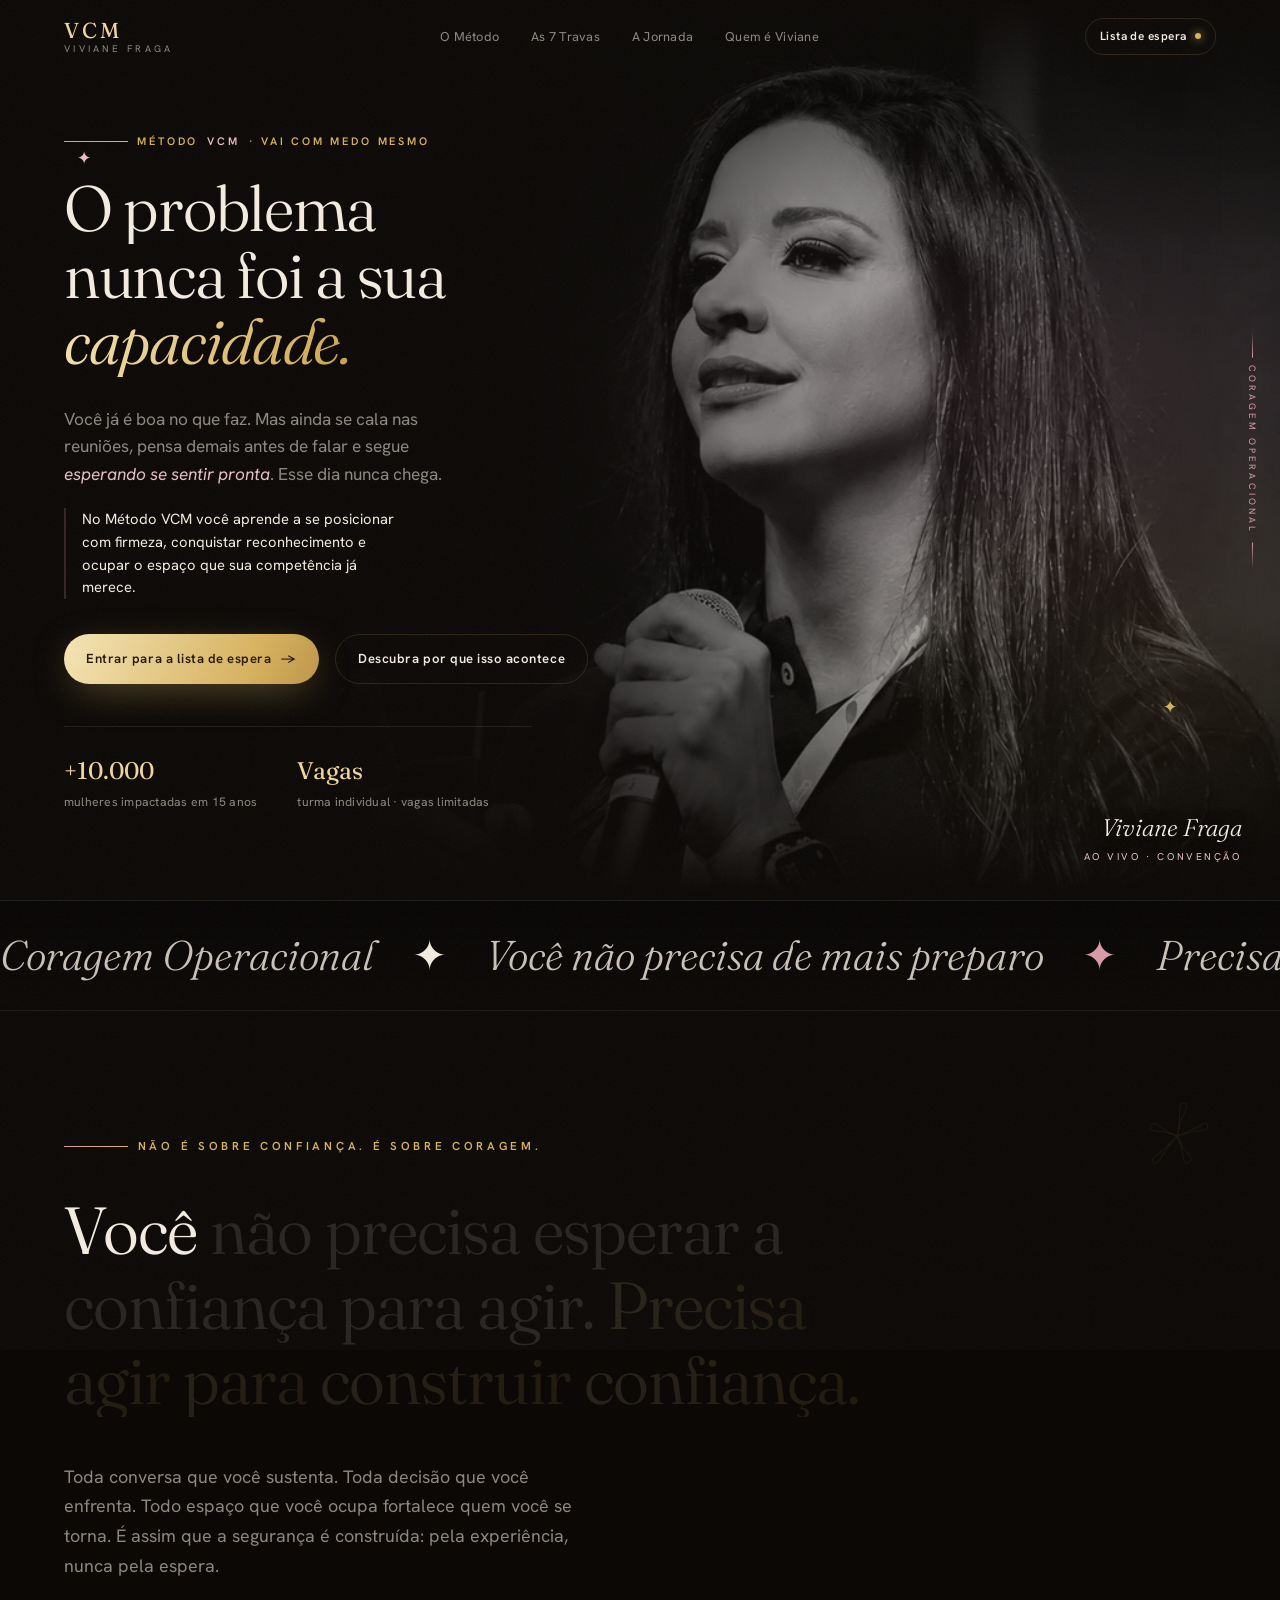
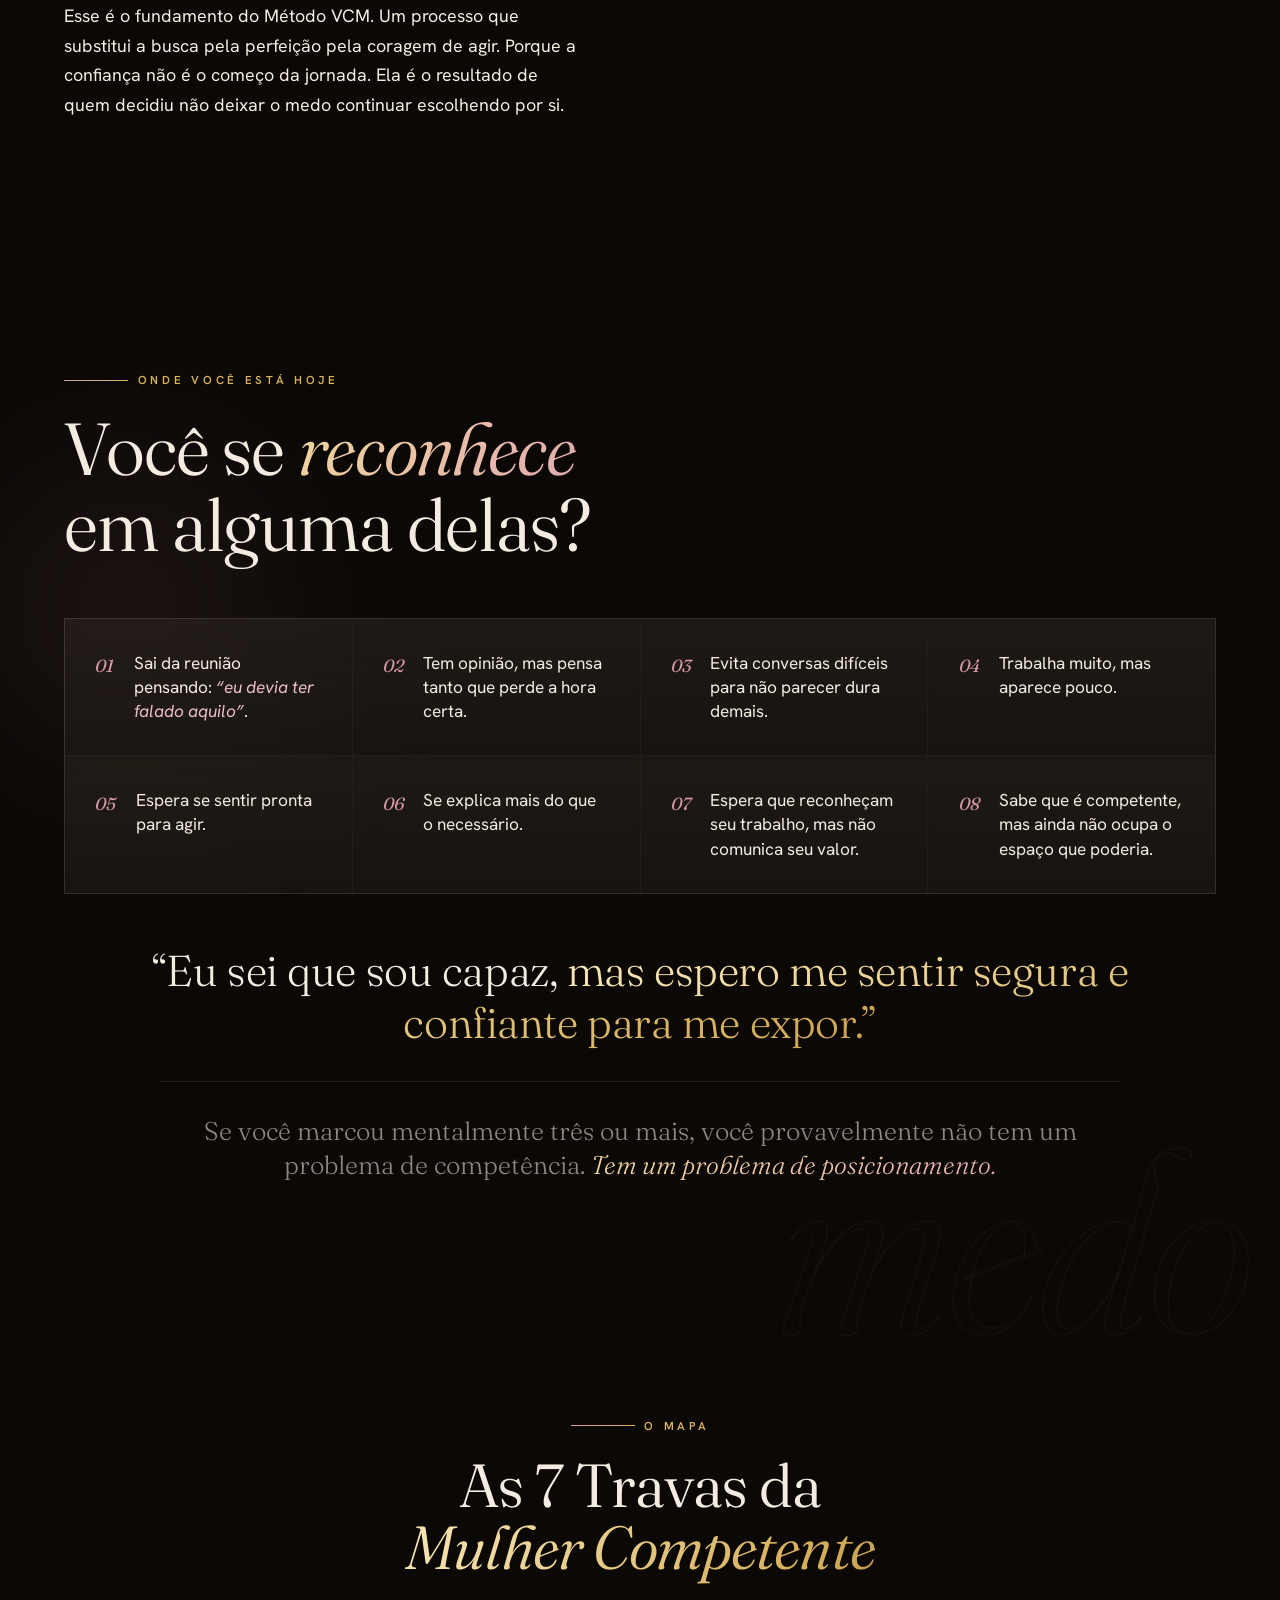
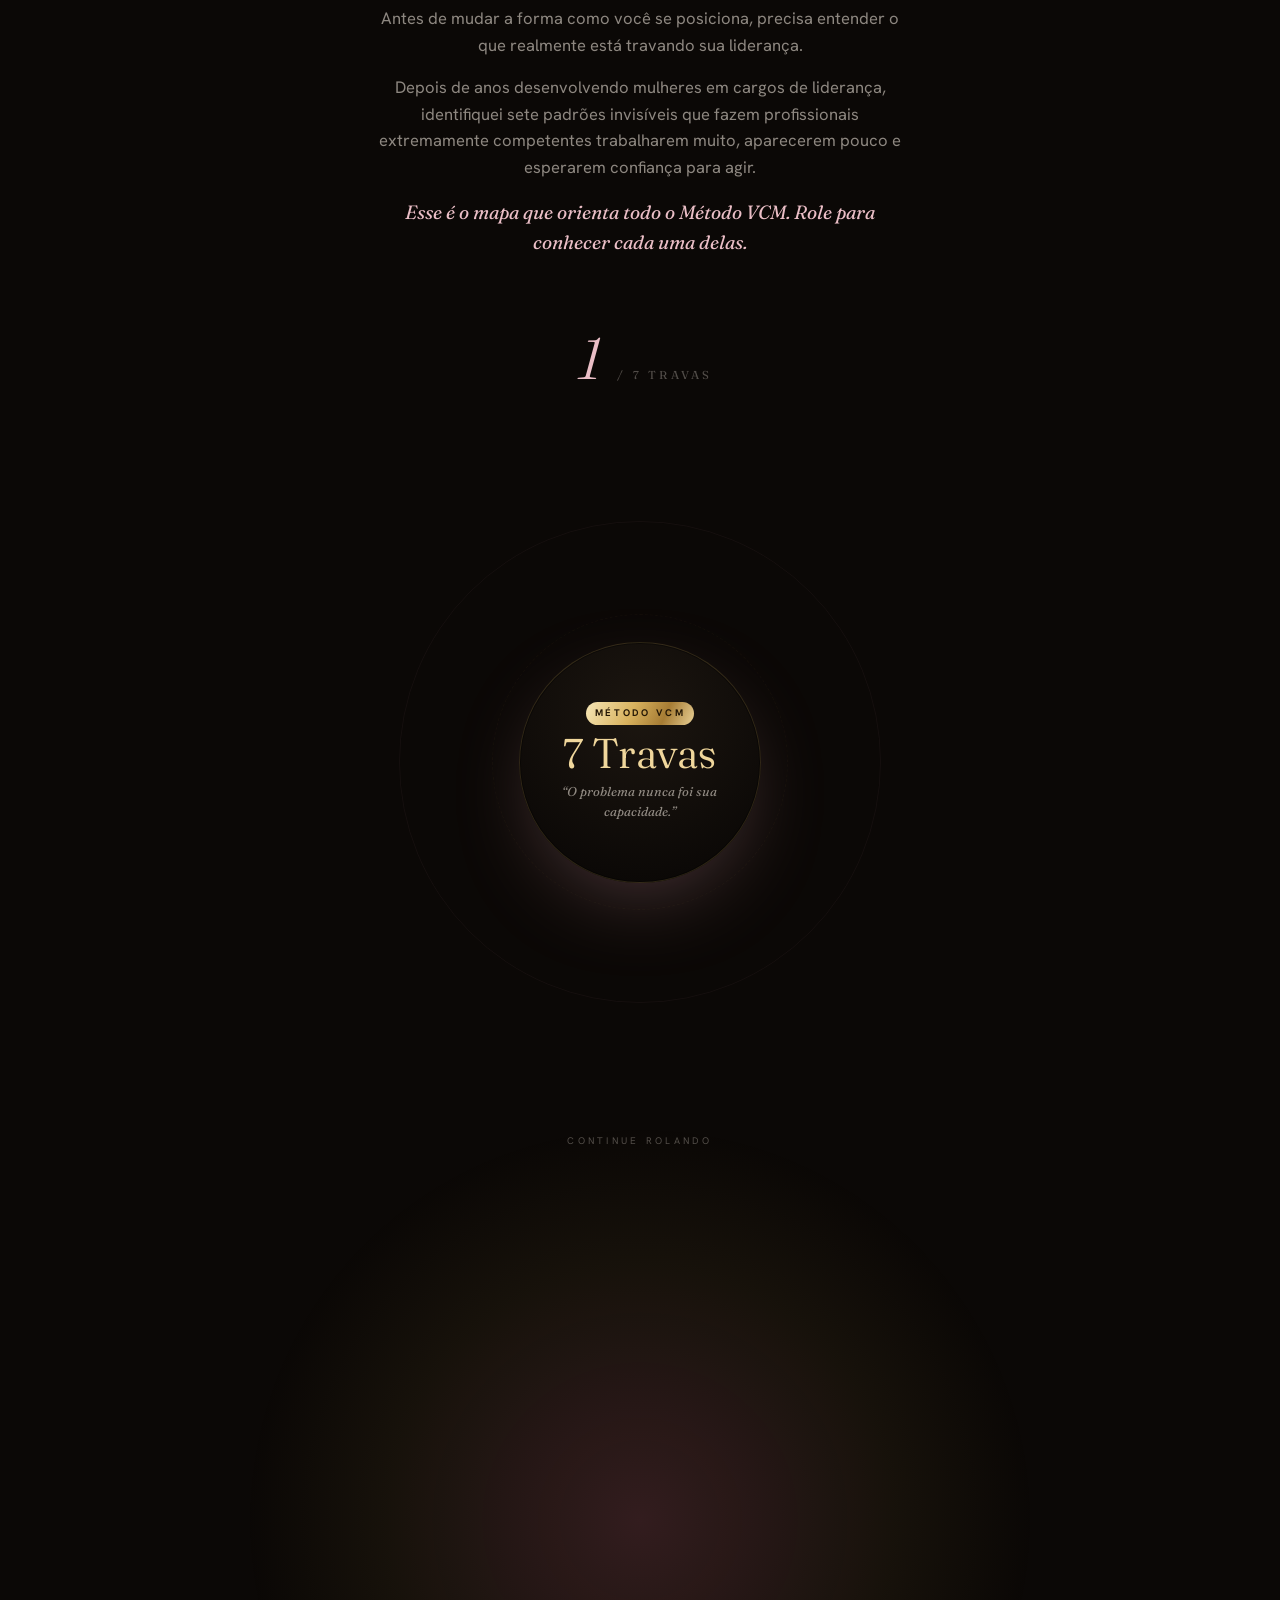
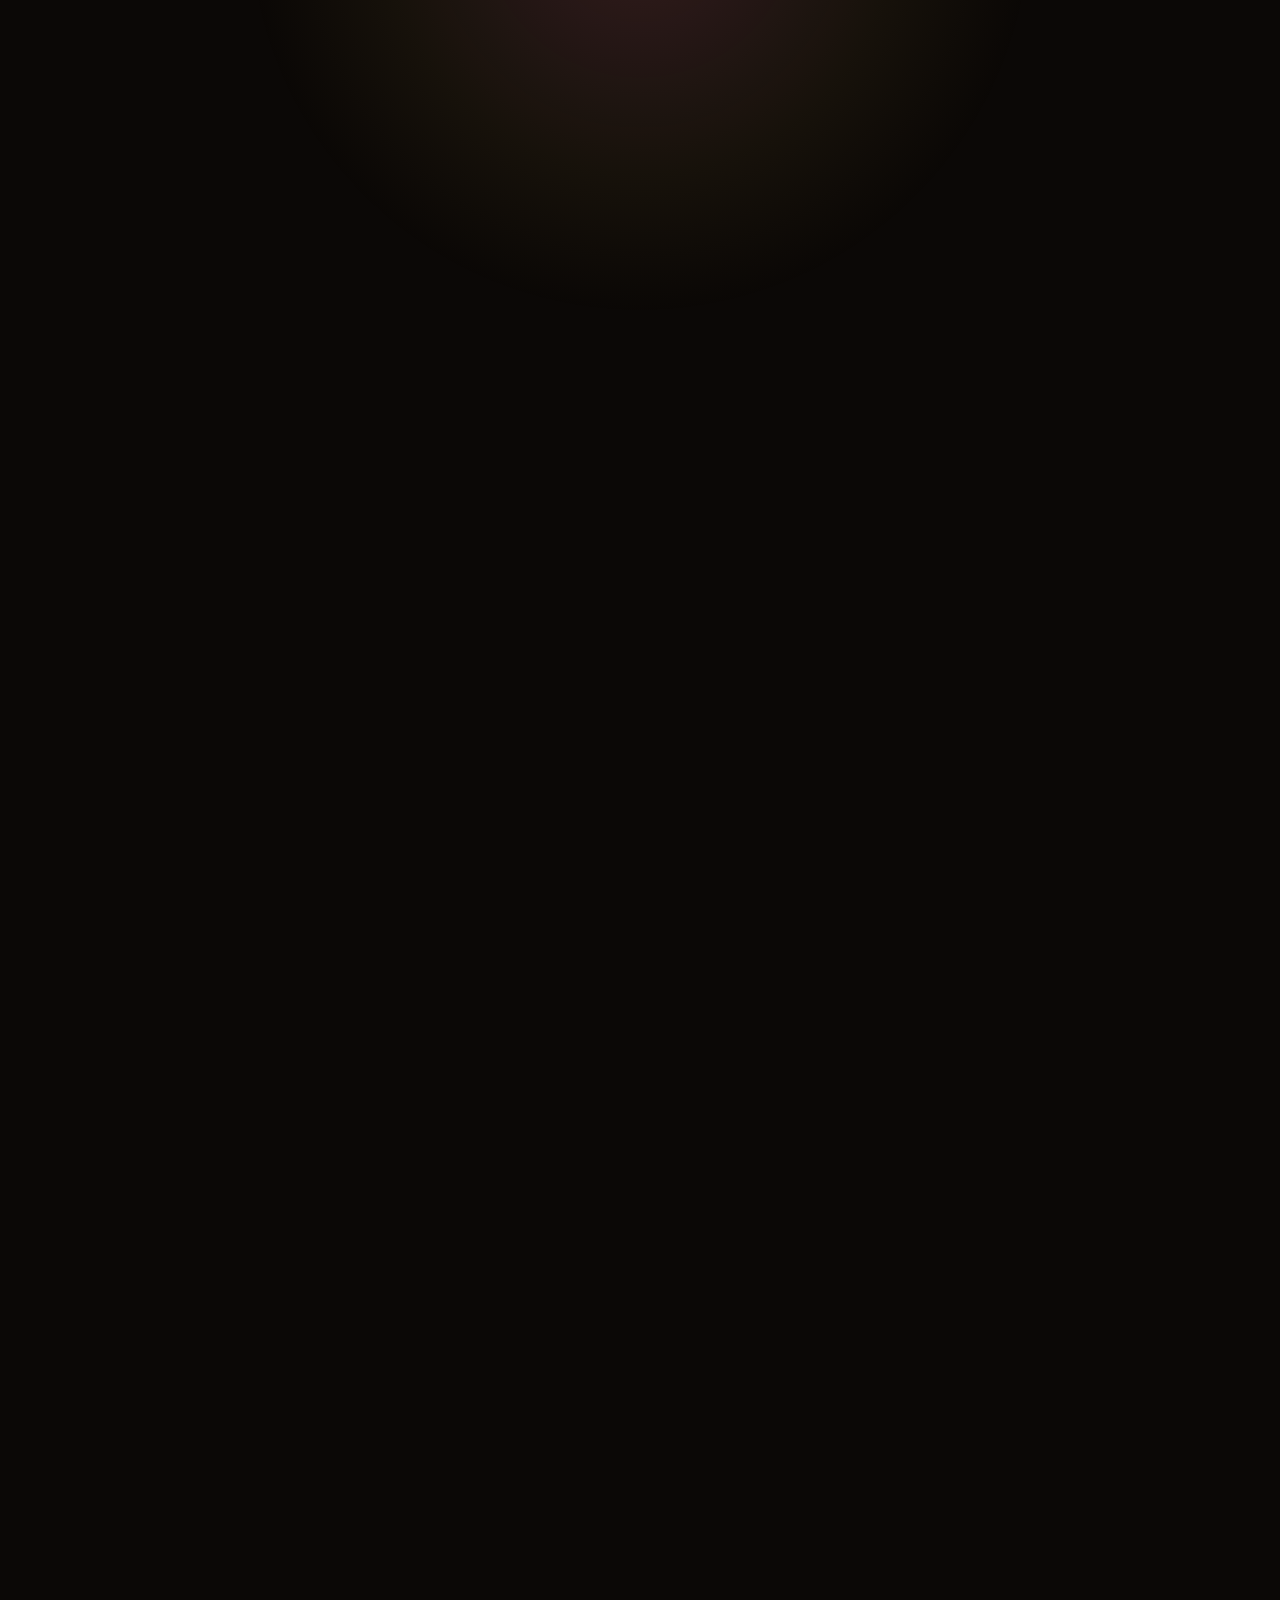
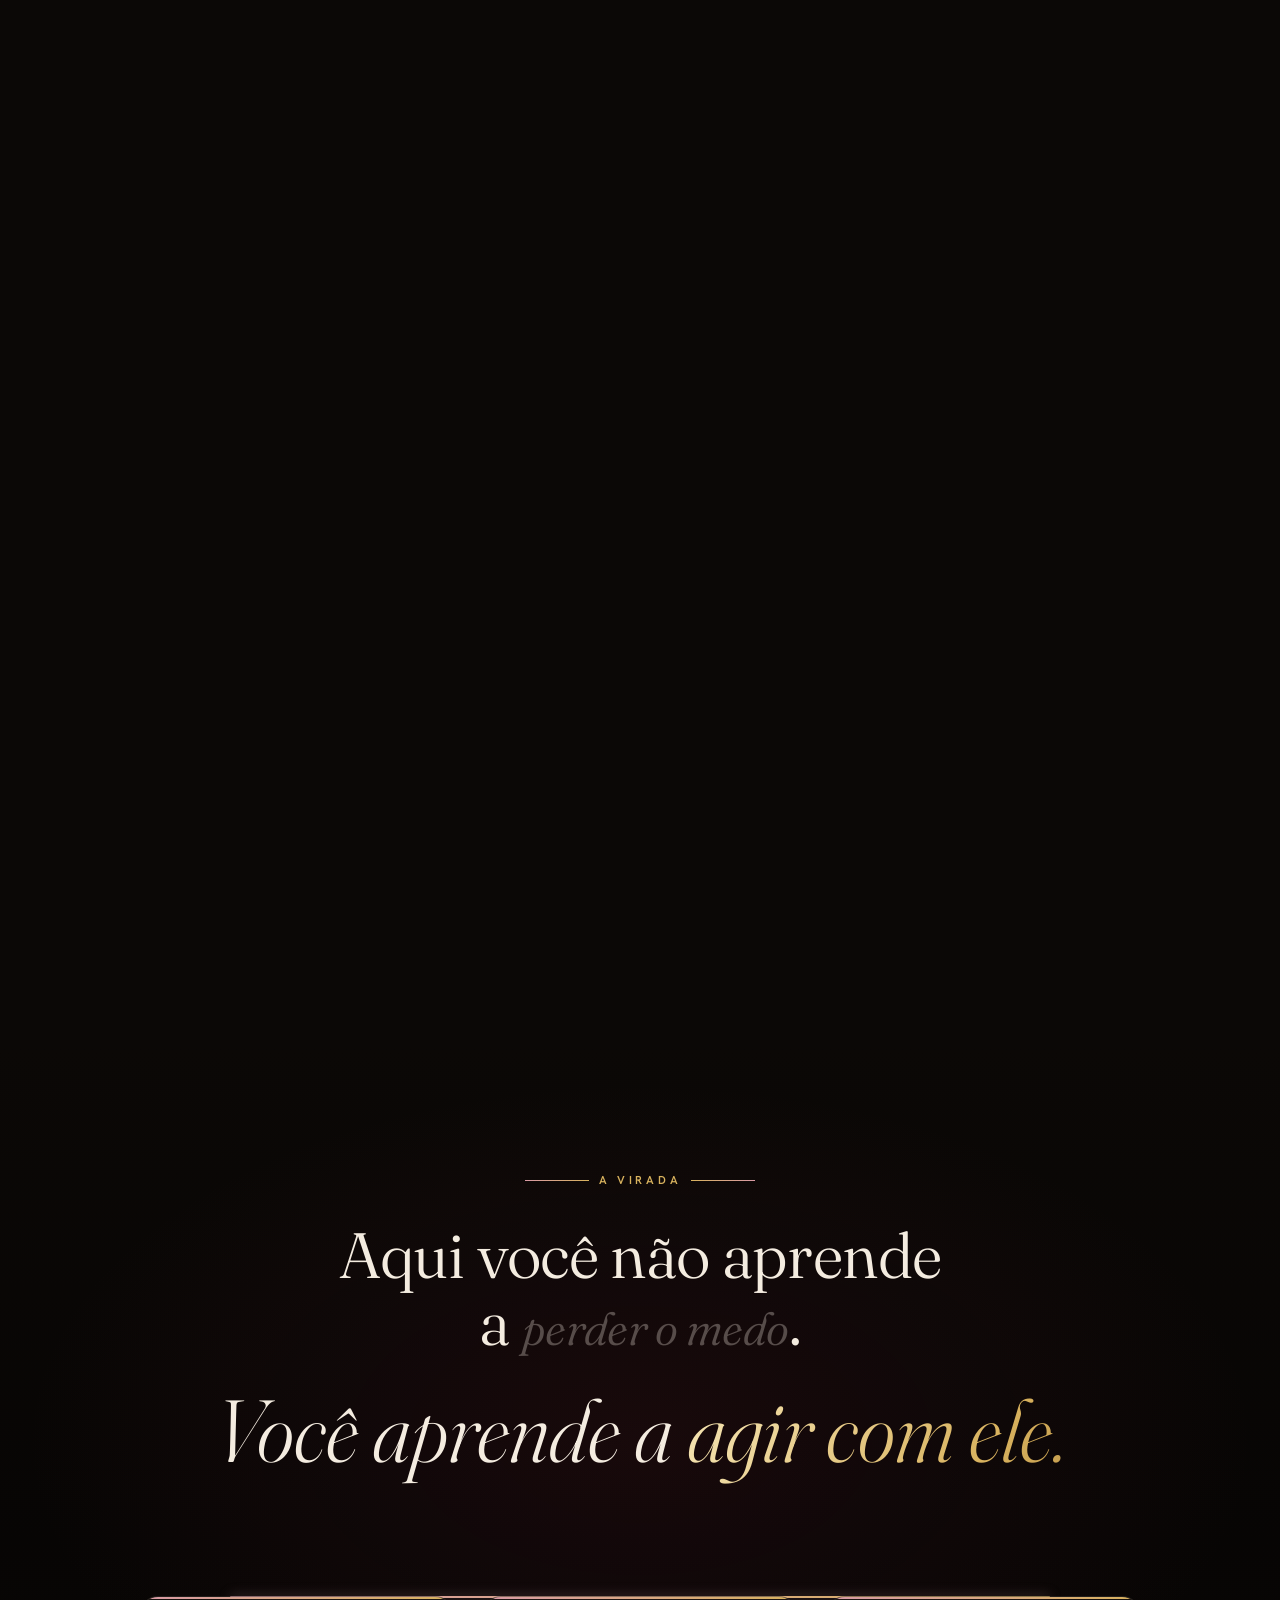
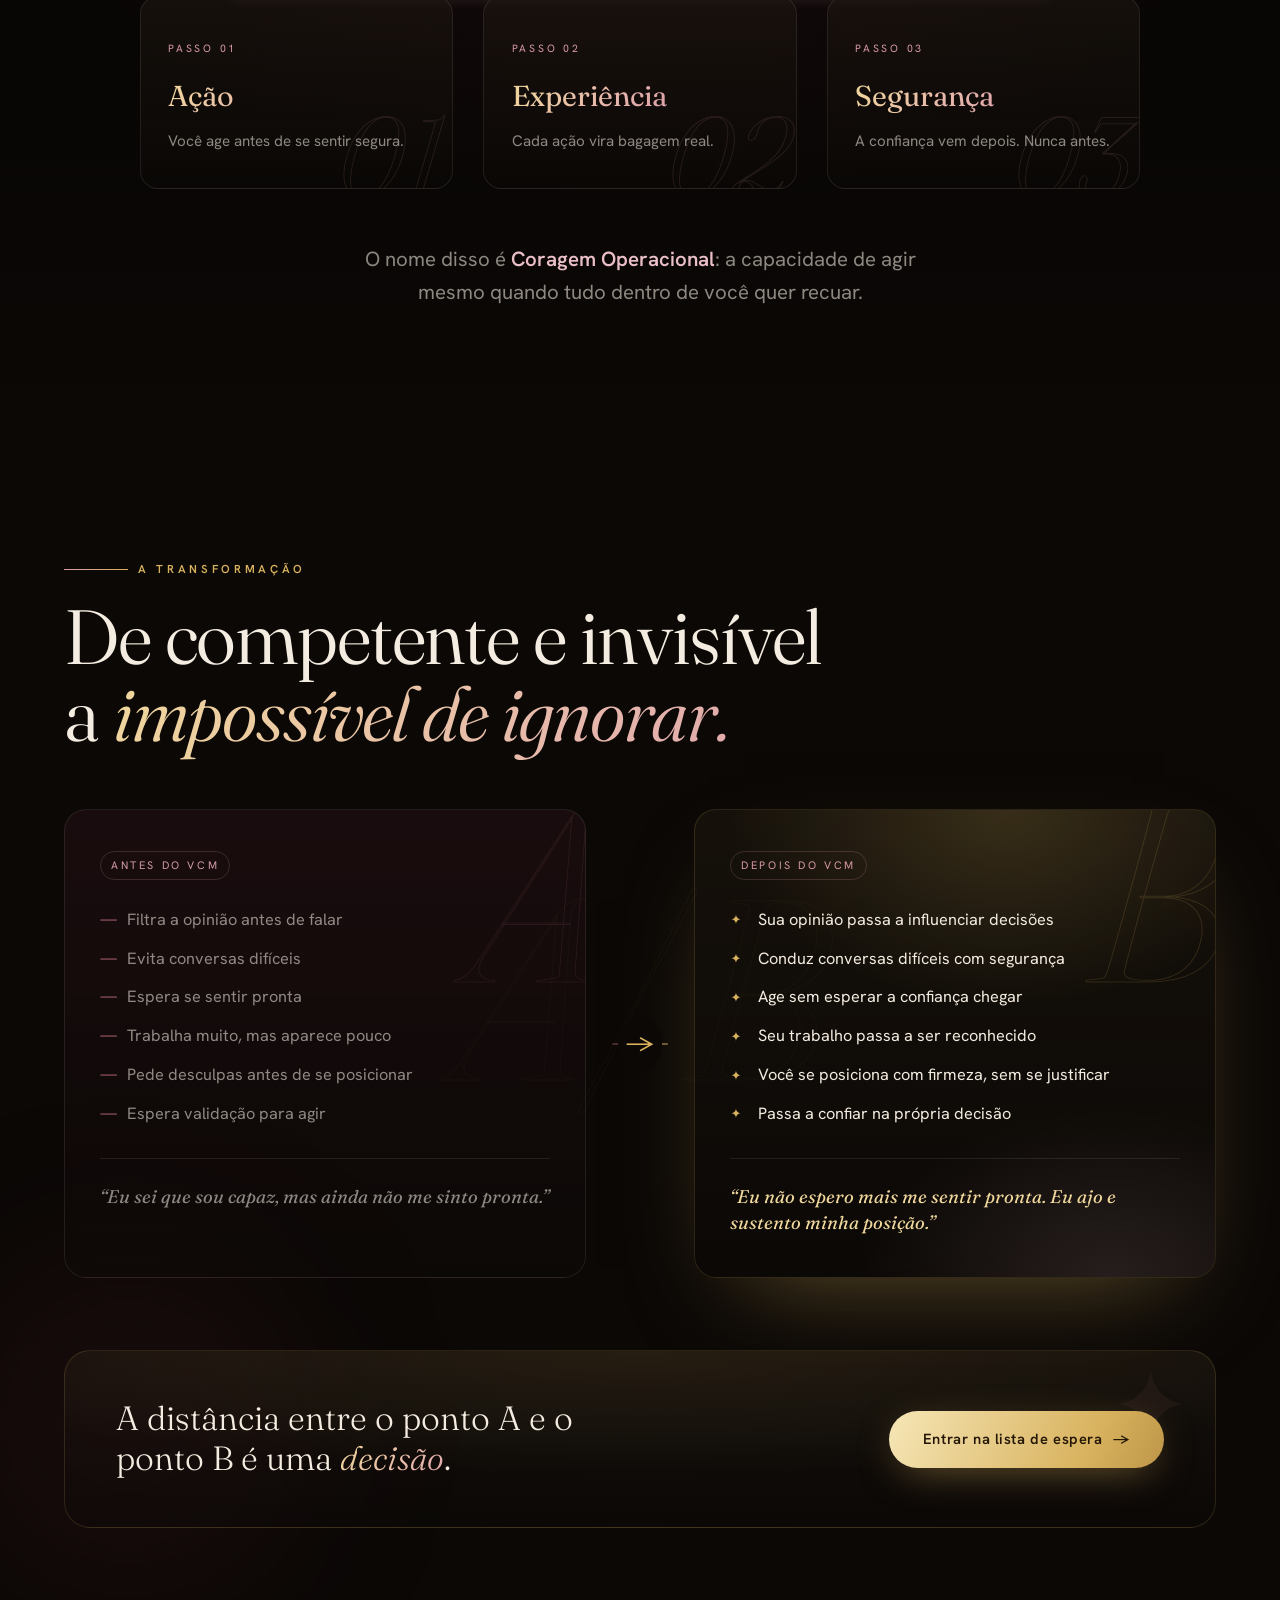
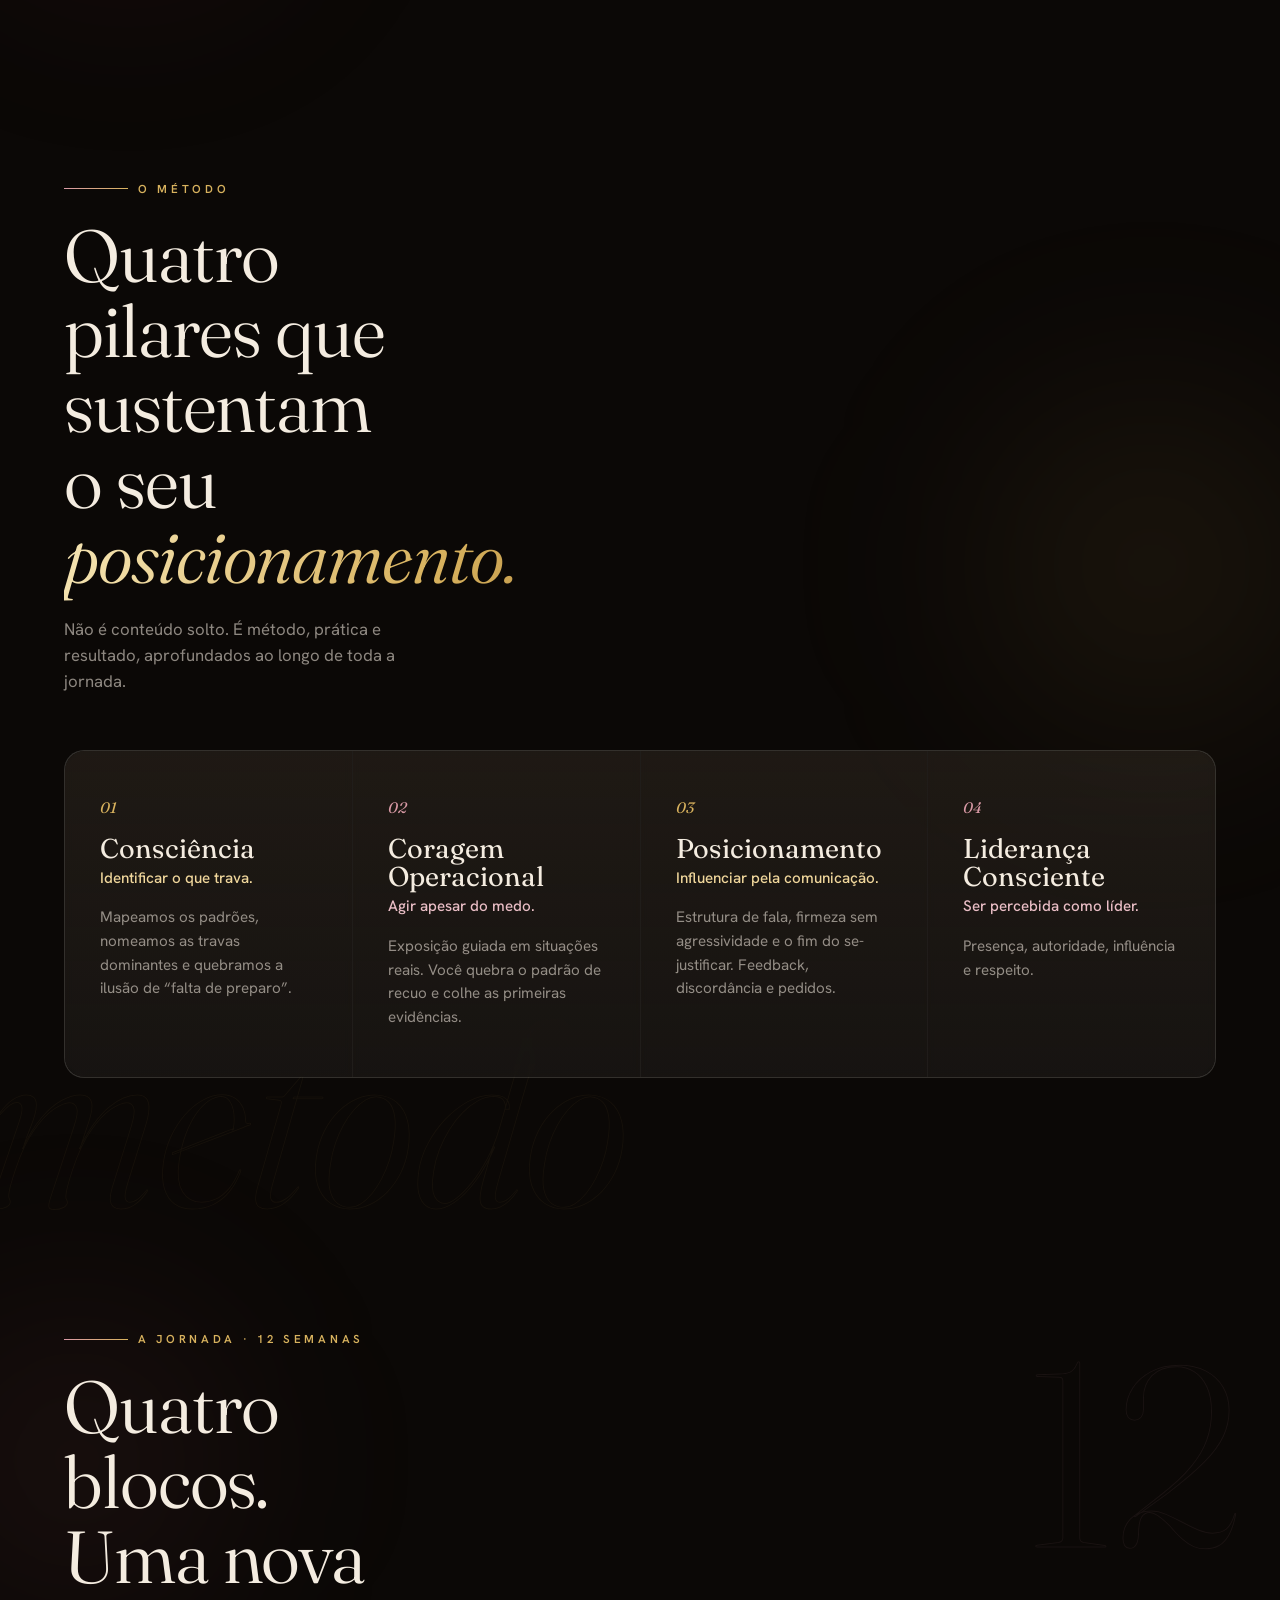
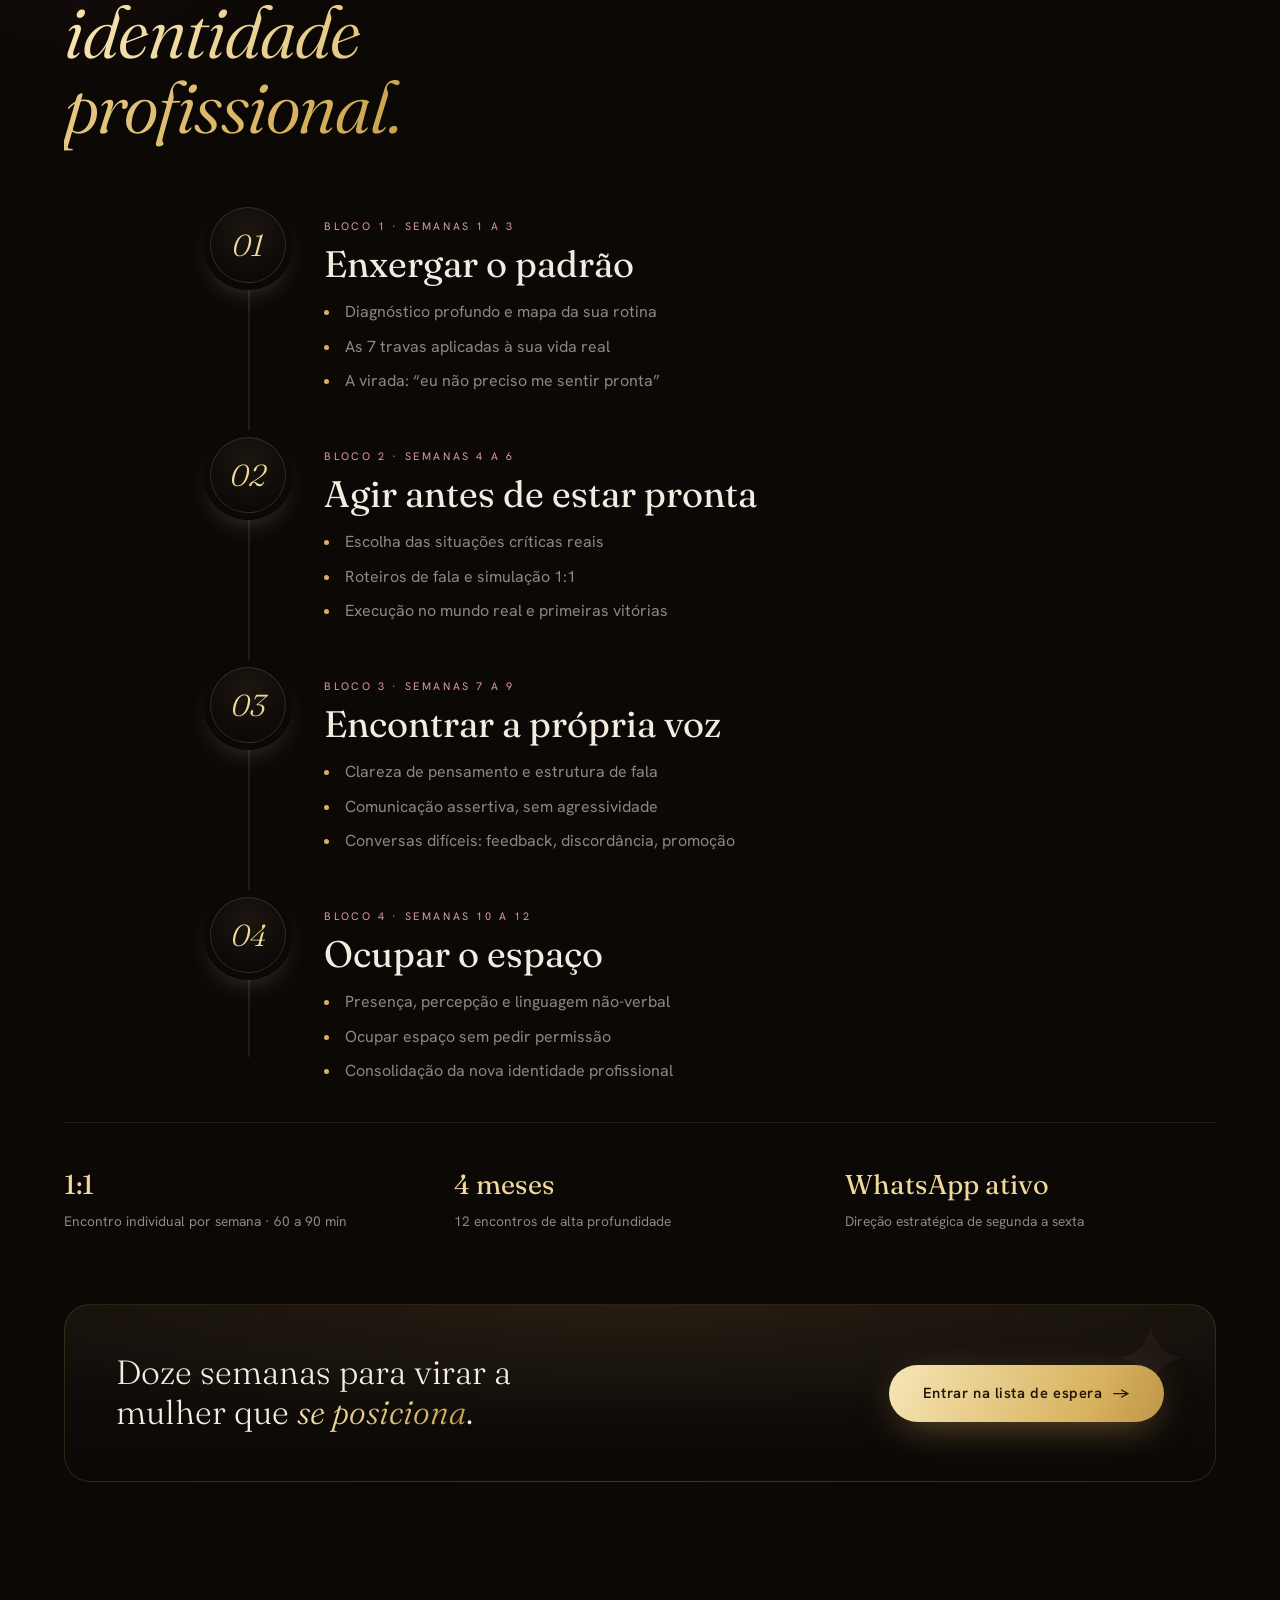
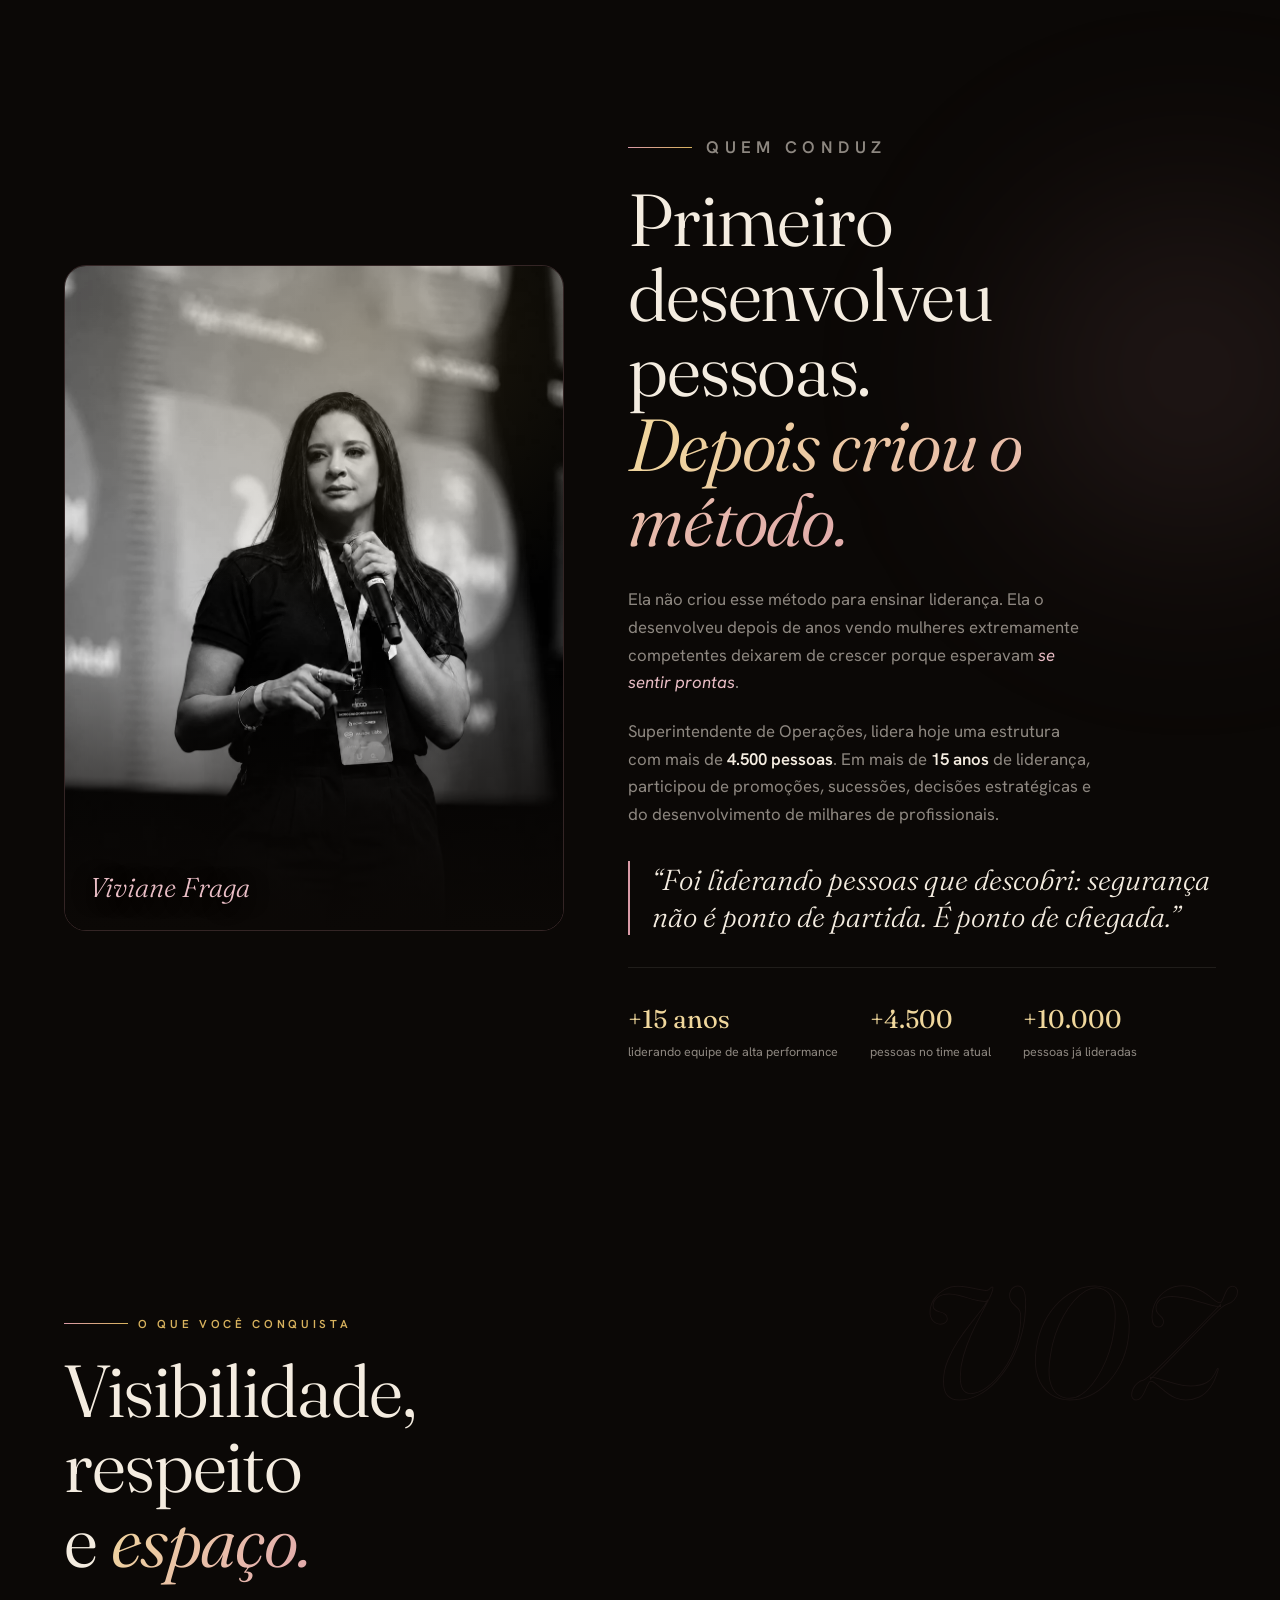
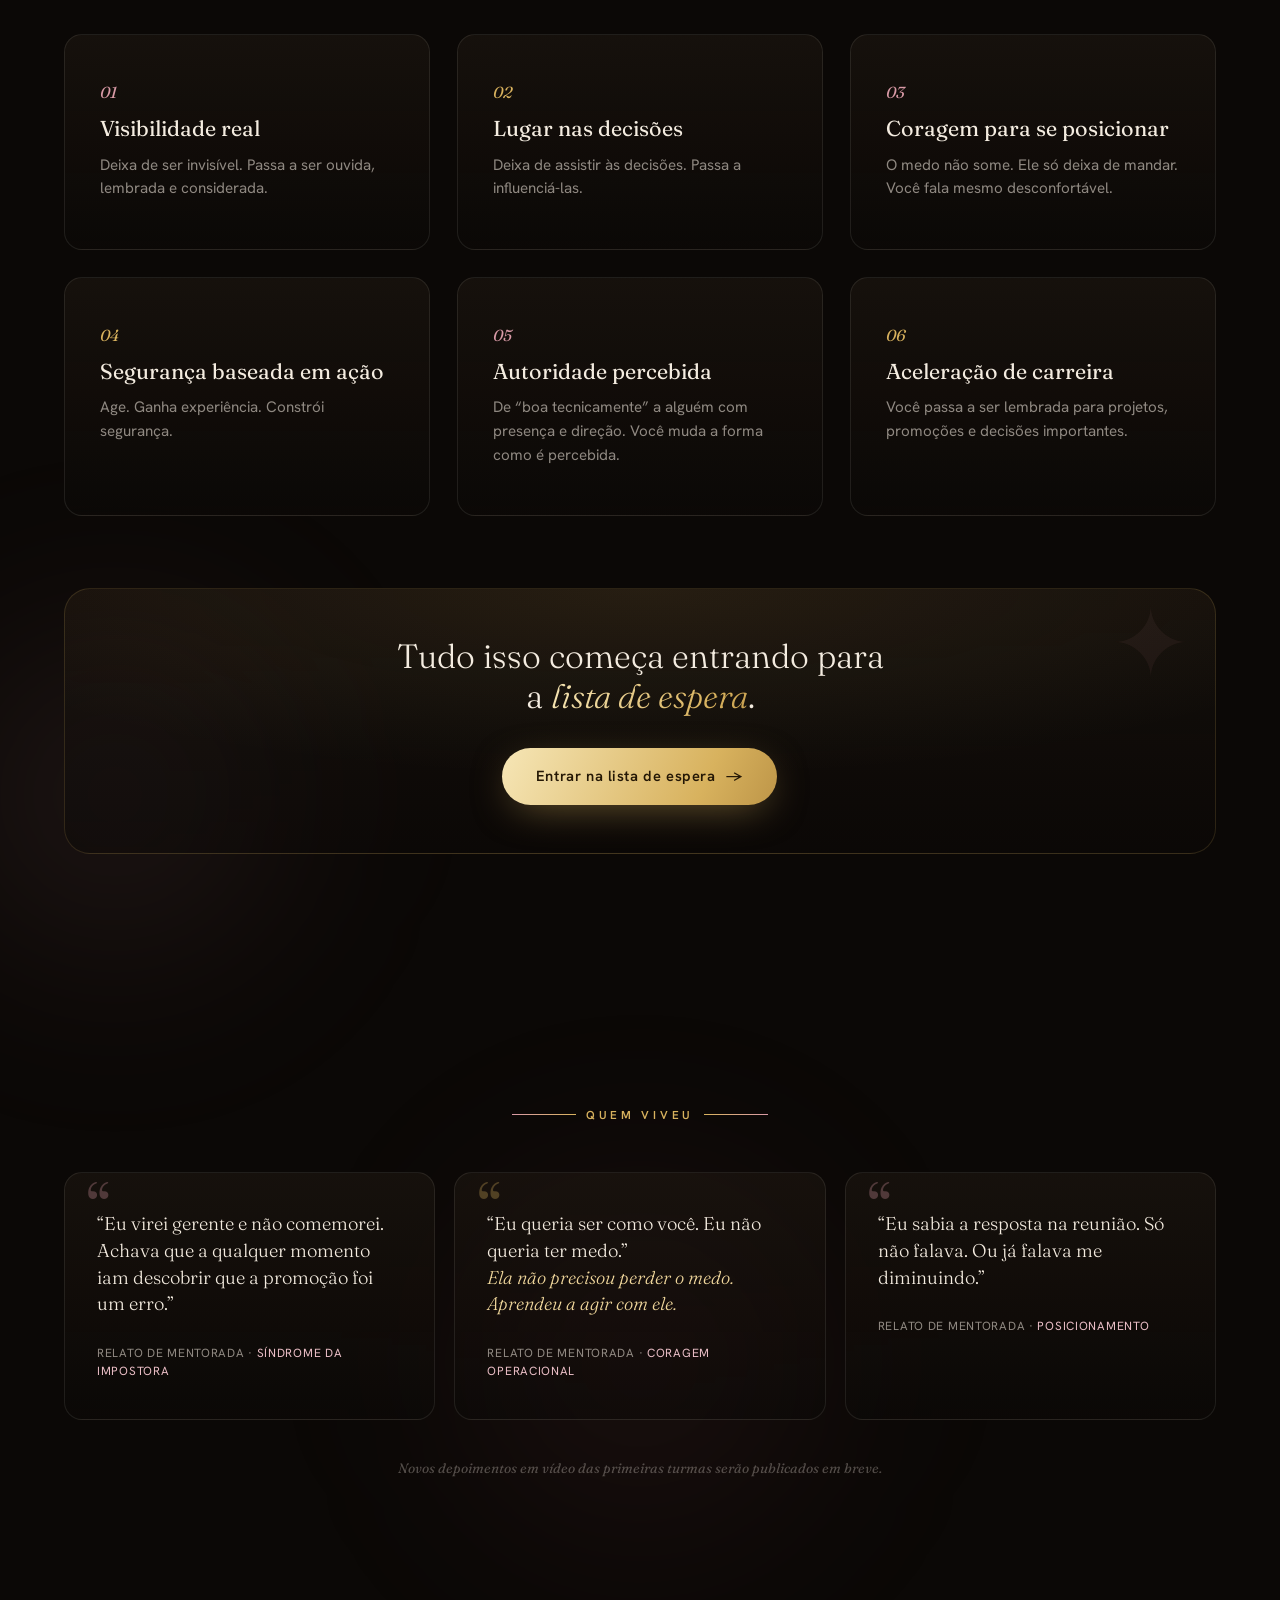
==== commit 91974c4f: "Atualiza Instagram para @viviane.fragaa (form + rodape) Co-Authored-By: Claude Opus 4.8 <noreply@ant" ====
--- a/index.html
+++ b/index.html
@@ -652,7 +652,7 @@
     <p>Pronto. Você agora faz parte da Lista de Espera do Método Viviane Fraga VCM.
     Como as vagas são limitadas, priorizamos mulheres alinhadas com a proposta e prontas para o próximo passo.
     Nossa equipe analisará seu perfil e entrará em contato.</p>
-    <a href="https://instagram.com/vivianefragaa" target="_blank" rel="noopener" class="btn btn--ghost" data-cursor="join">Seguir @vivianefragaa</a>
+    <a href="https://www.instagram.com/viviane.fragaa" target="_blank" rel="noopener" class="btn btn--ghost" data-cursor="join">Seguir @viviane.fragaa</a>
     </div>
   </div>
 </div>
@@ -667,7 +667,7 @@
   </div>
   <div class="footer__base">
     <span class="footer__brand">Método <em>VCM</em> · Viviane Fraga</span>
-    <a href="https://instagram.com/vivianefragaa" target="_blank" rel="noopener" data-cursor="join">@vivianefragaa</a>
+    <a href="https://www.instagram.com/viviane.fragaa" target="_blank" rel="noopener" data-cursor="join">@viviane.fragaa</a>
     <span class="footer__cr">© <span id="year">2026</span> · Todos os direitos reservados</span>
   </div>
 </footer>
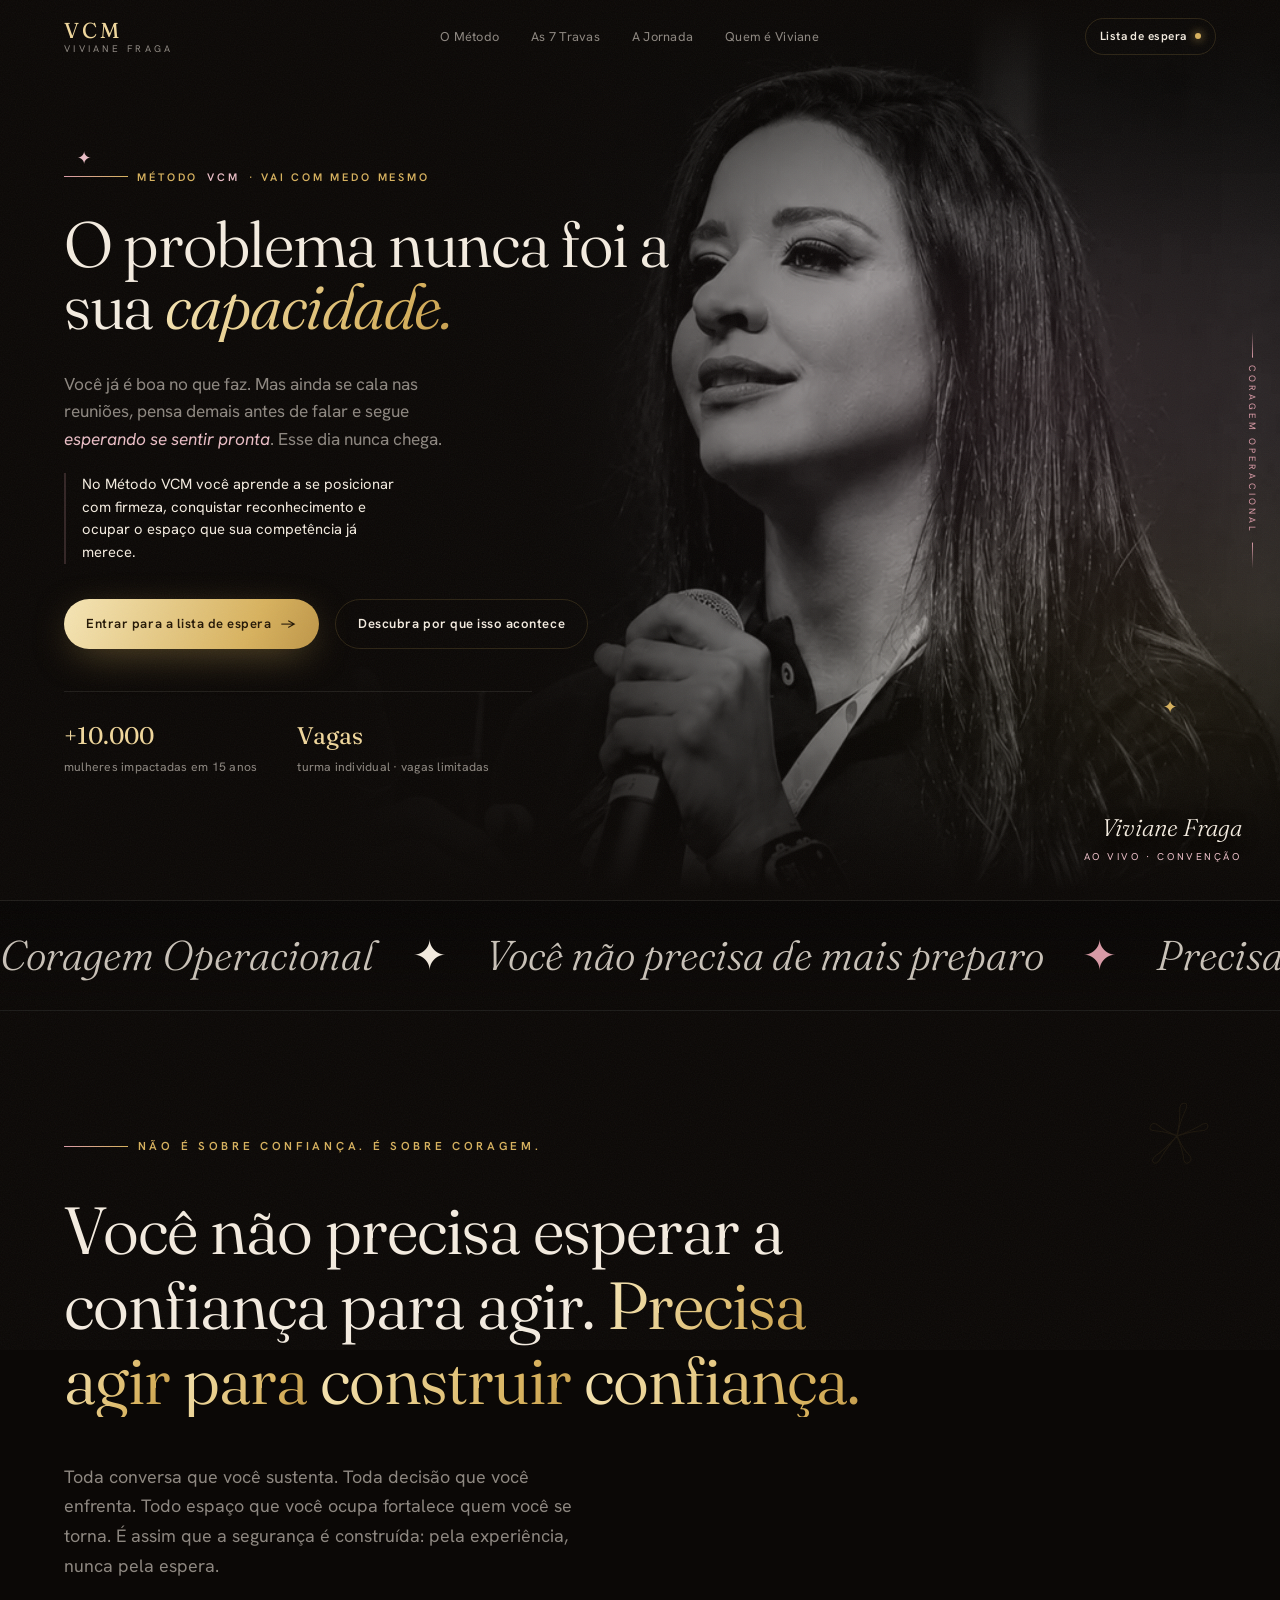
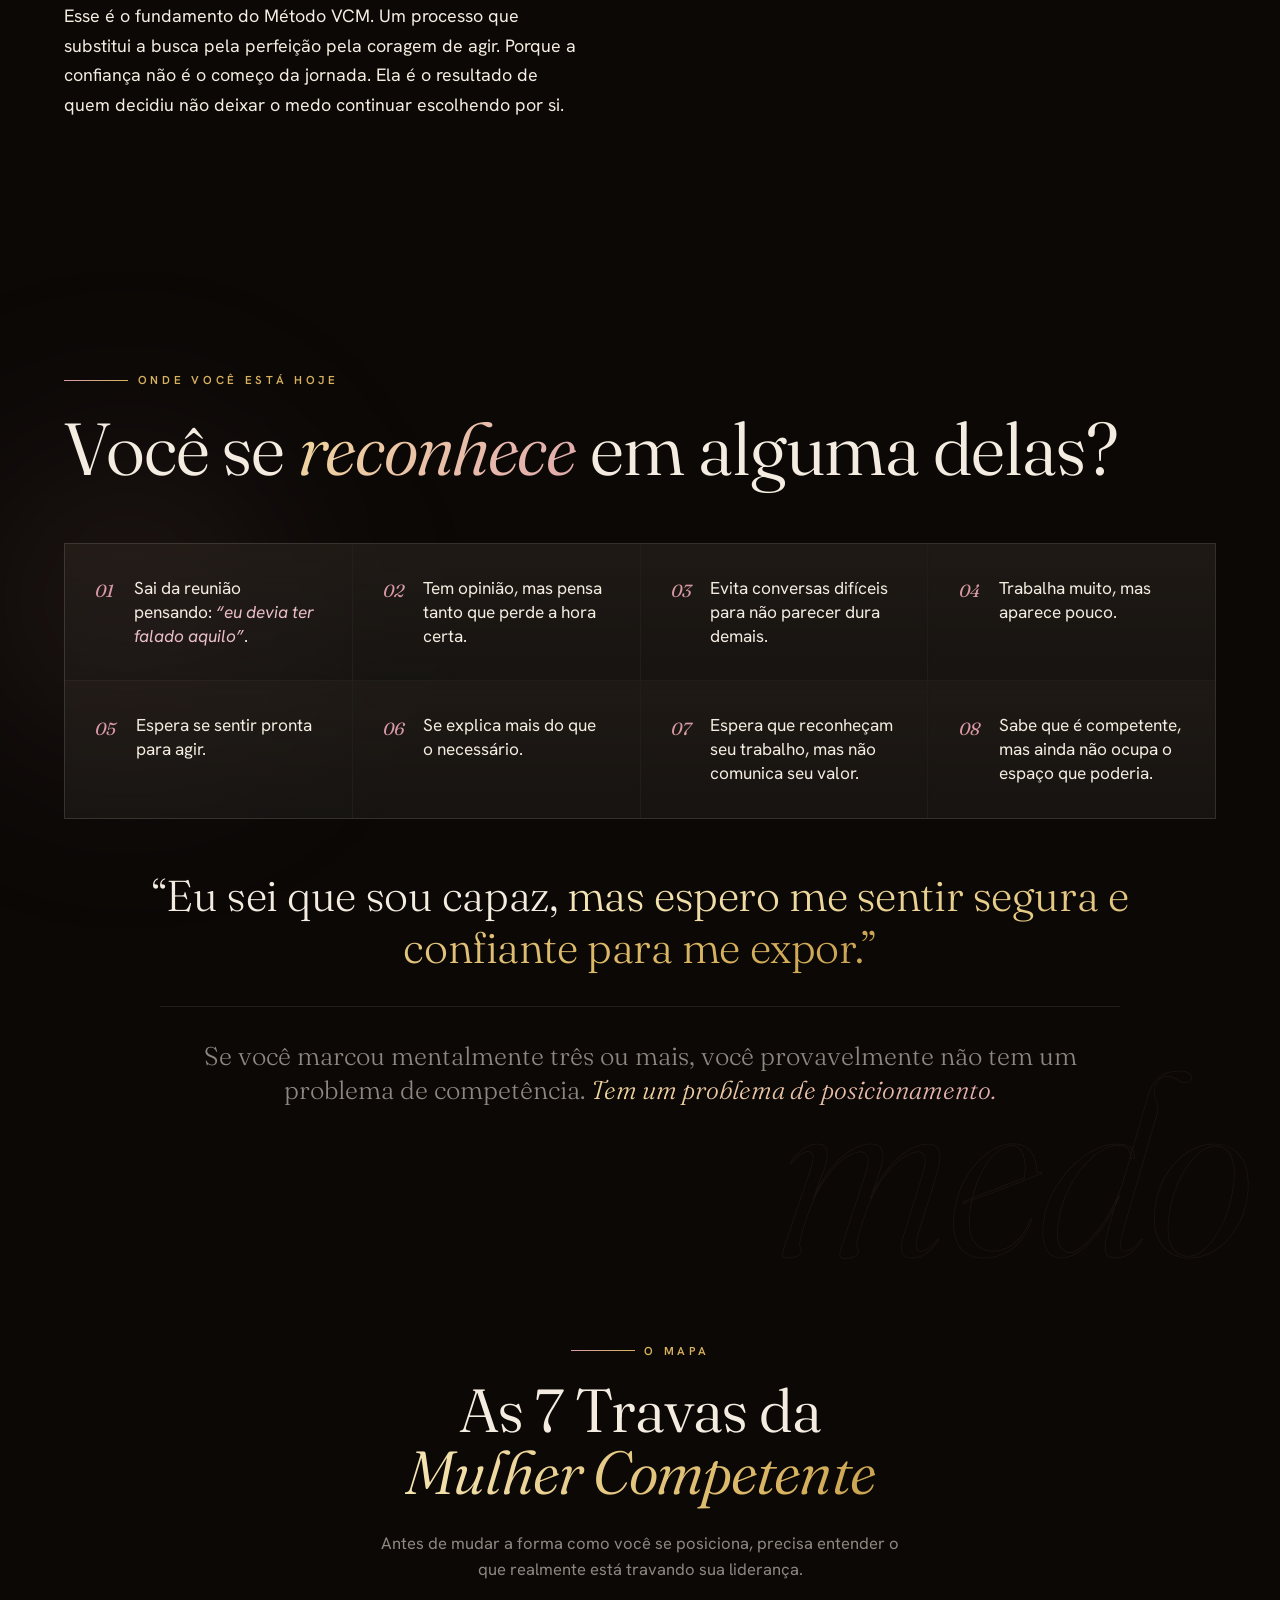
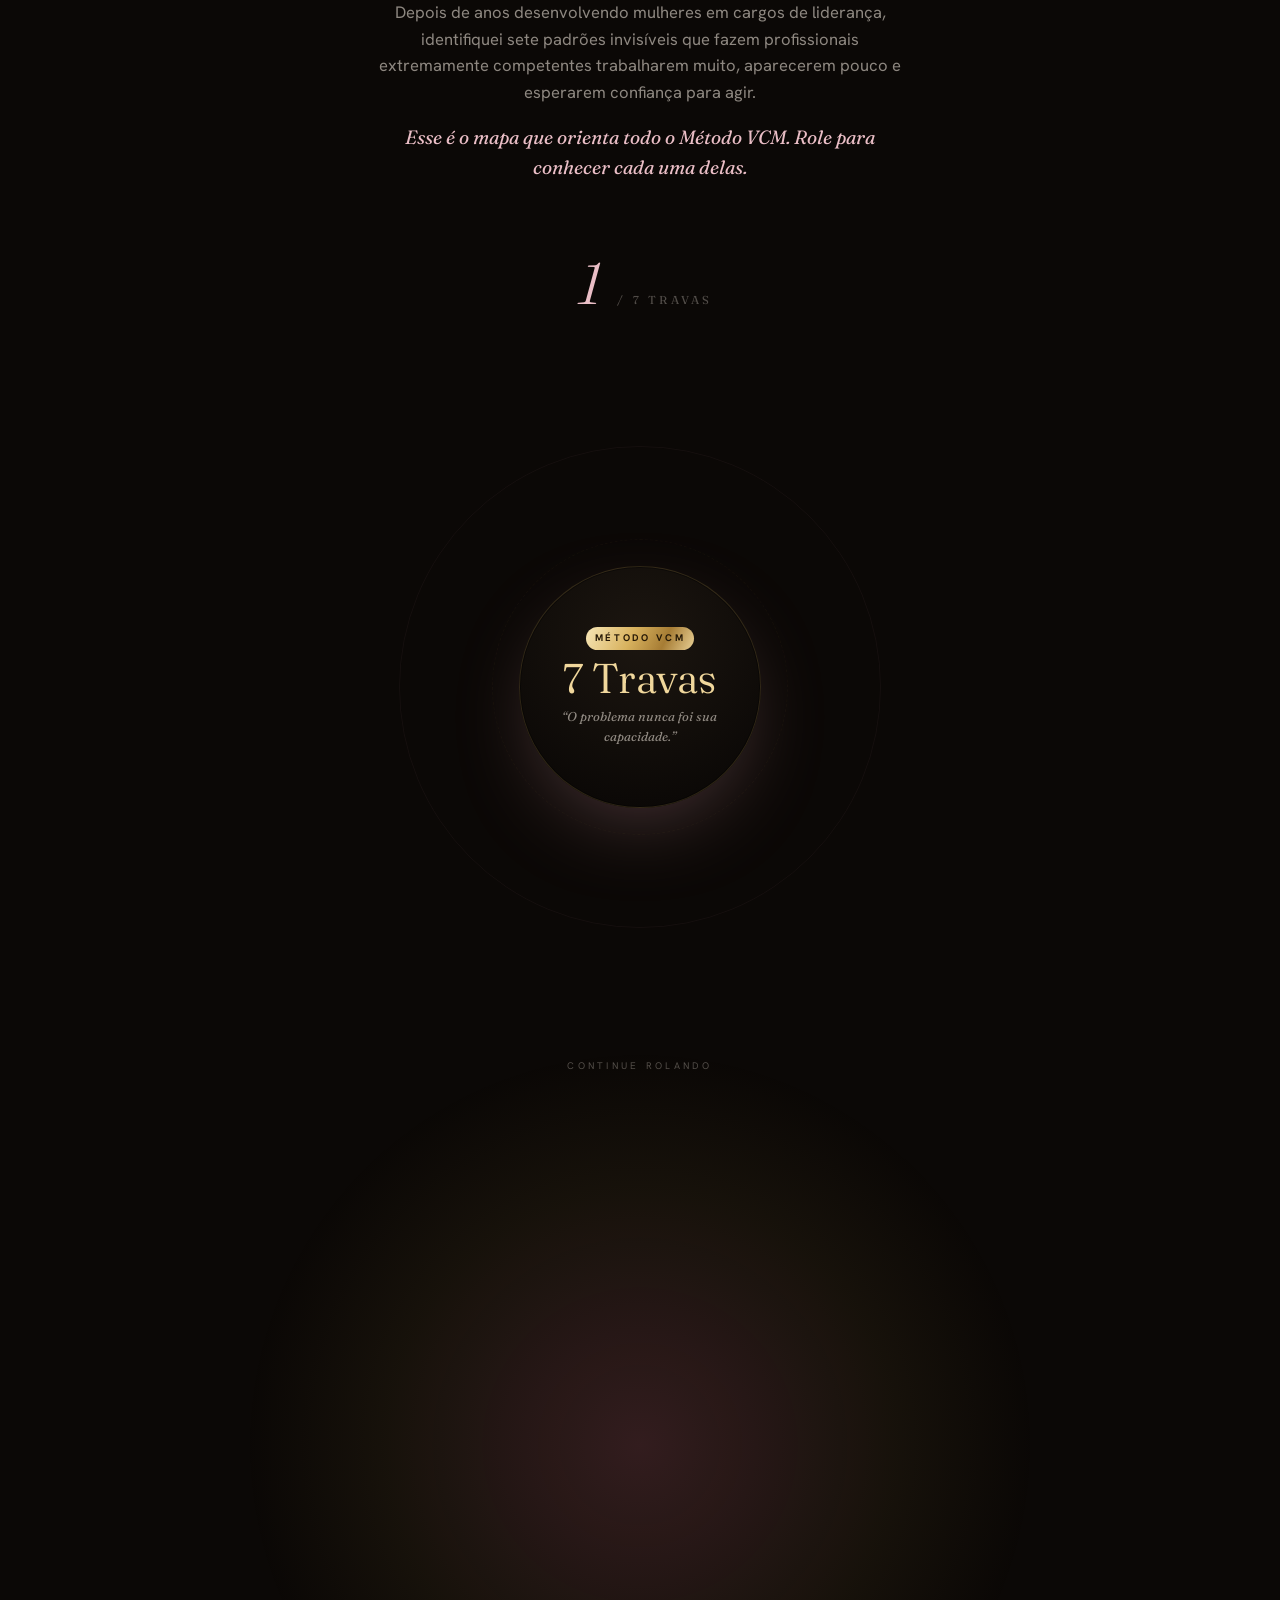
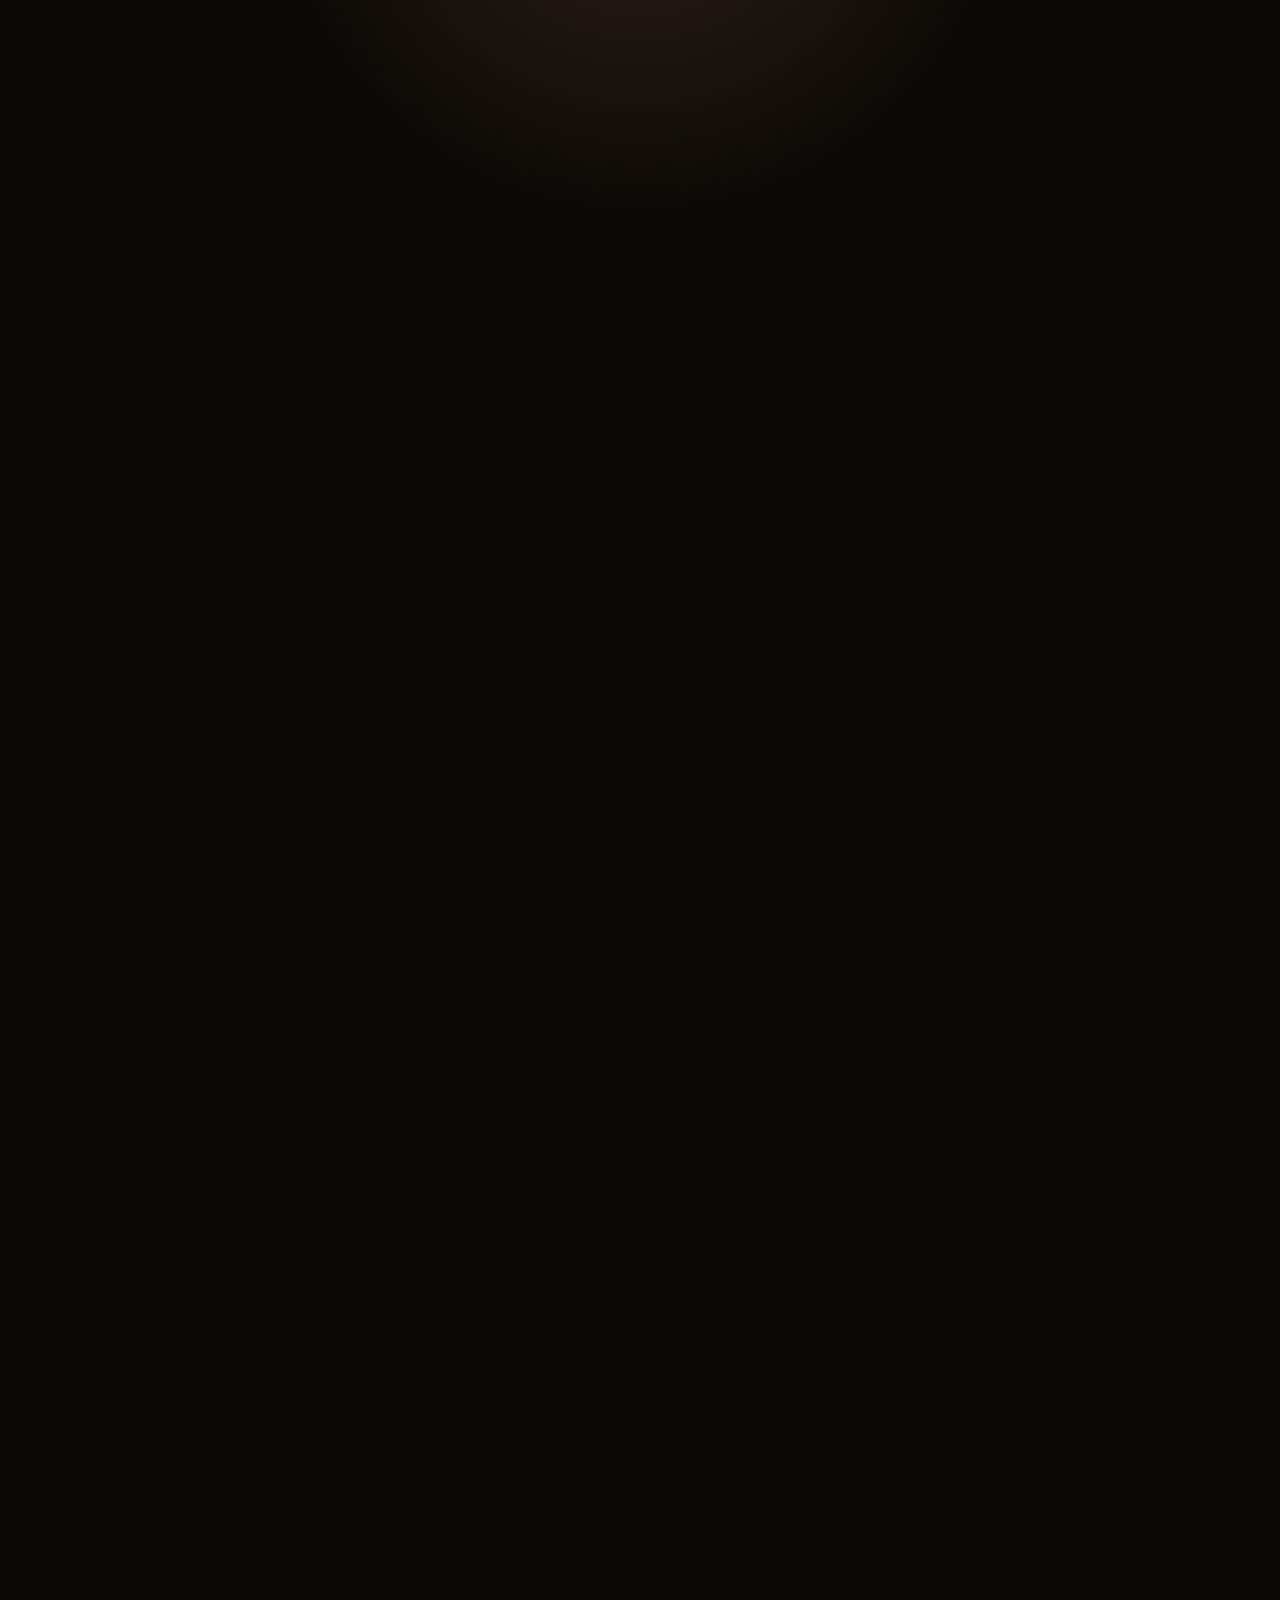
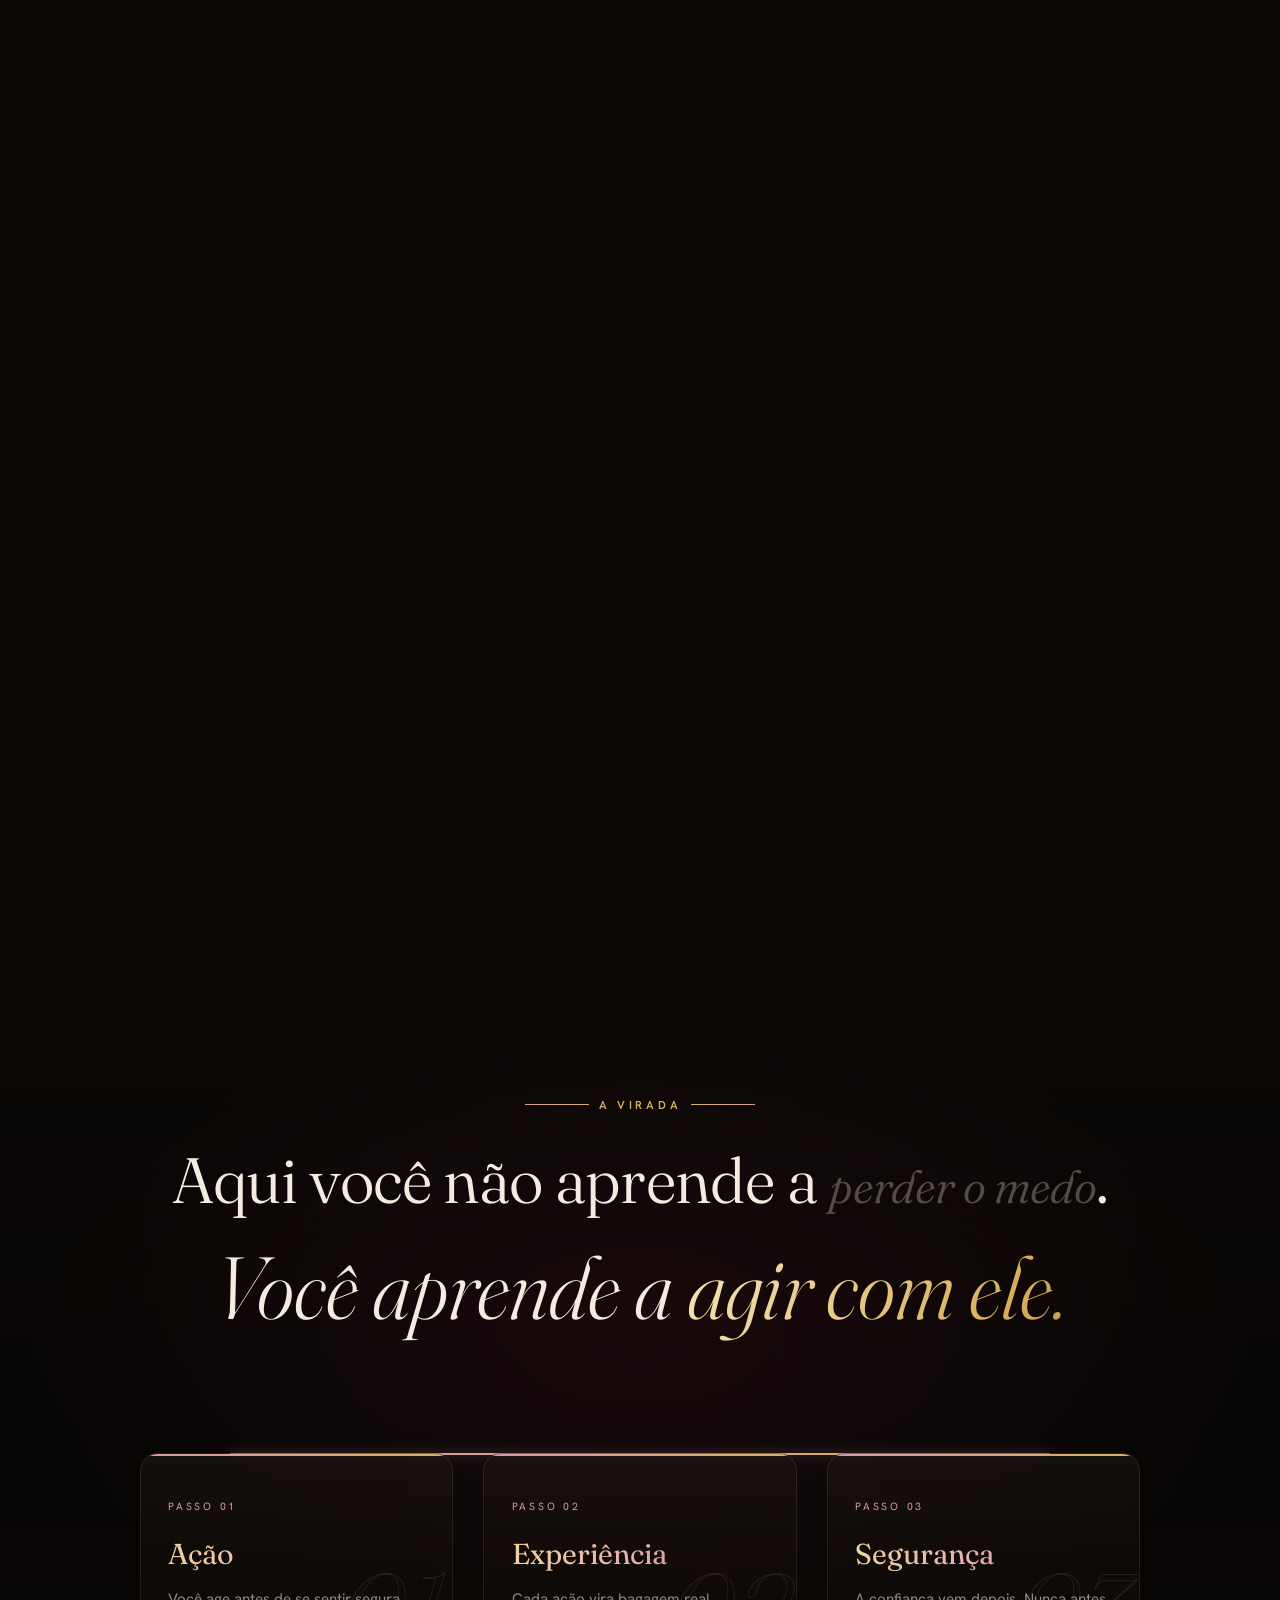
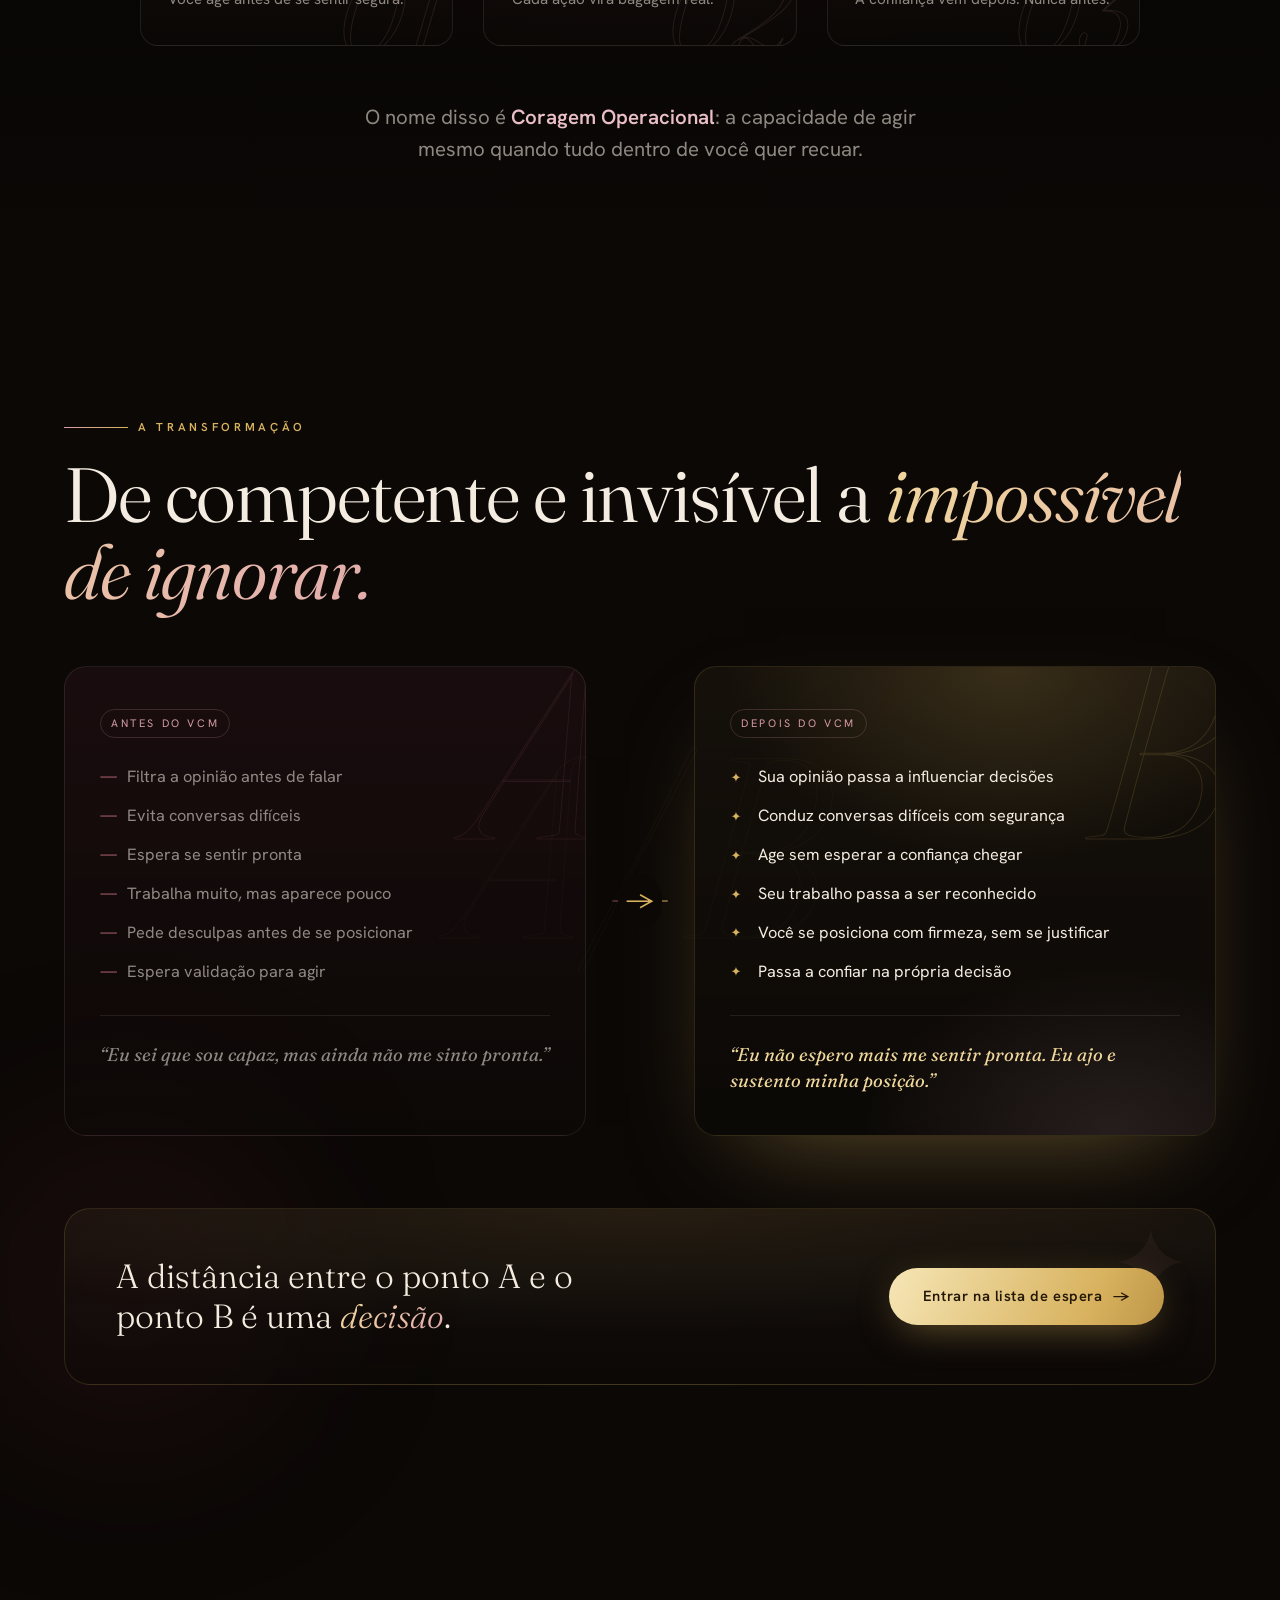
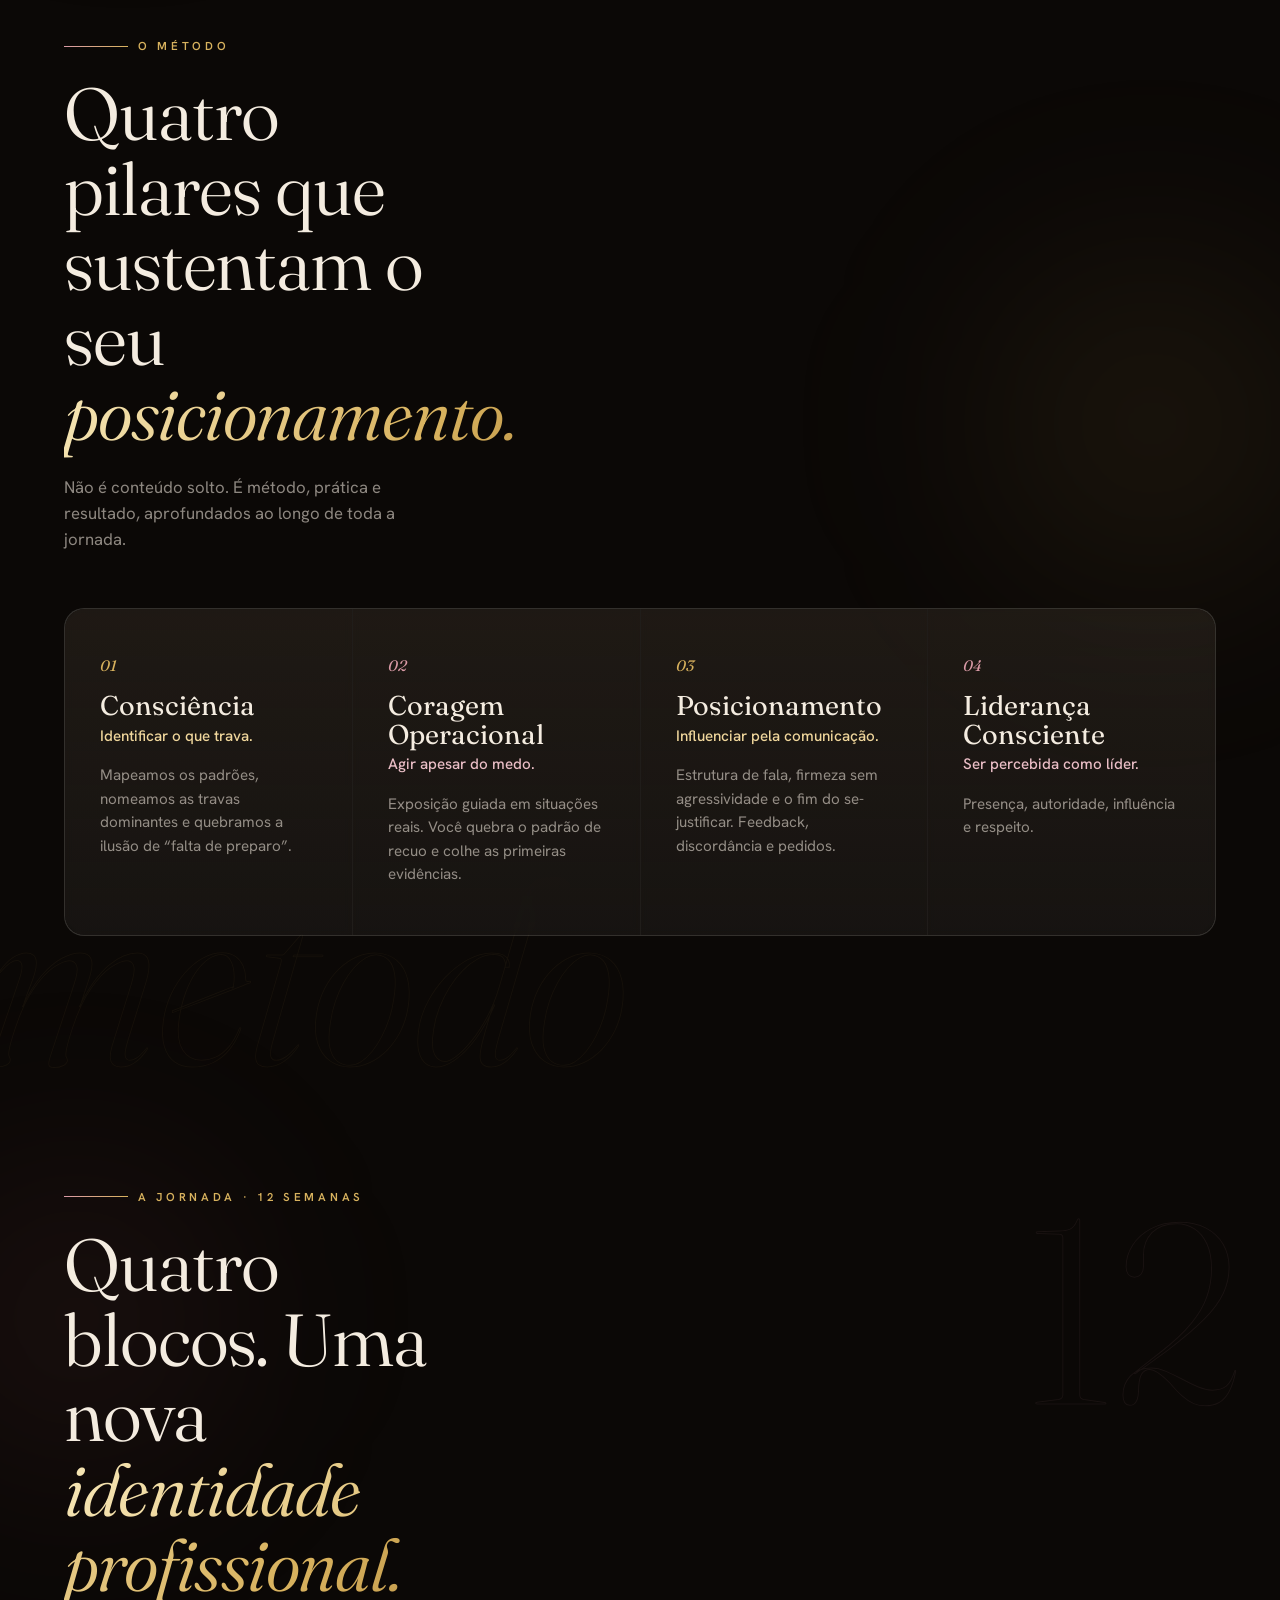
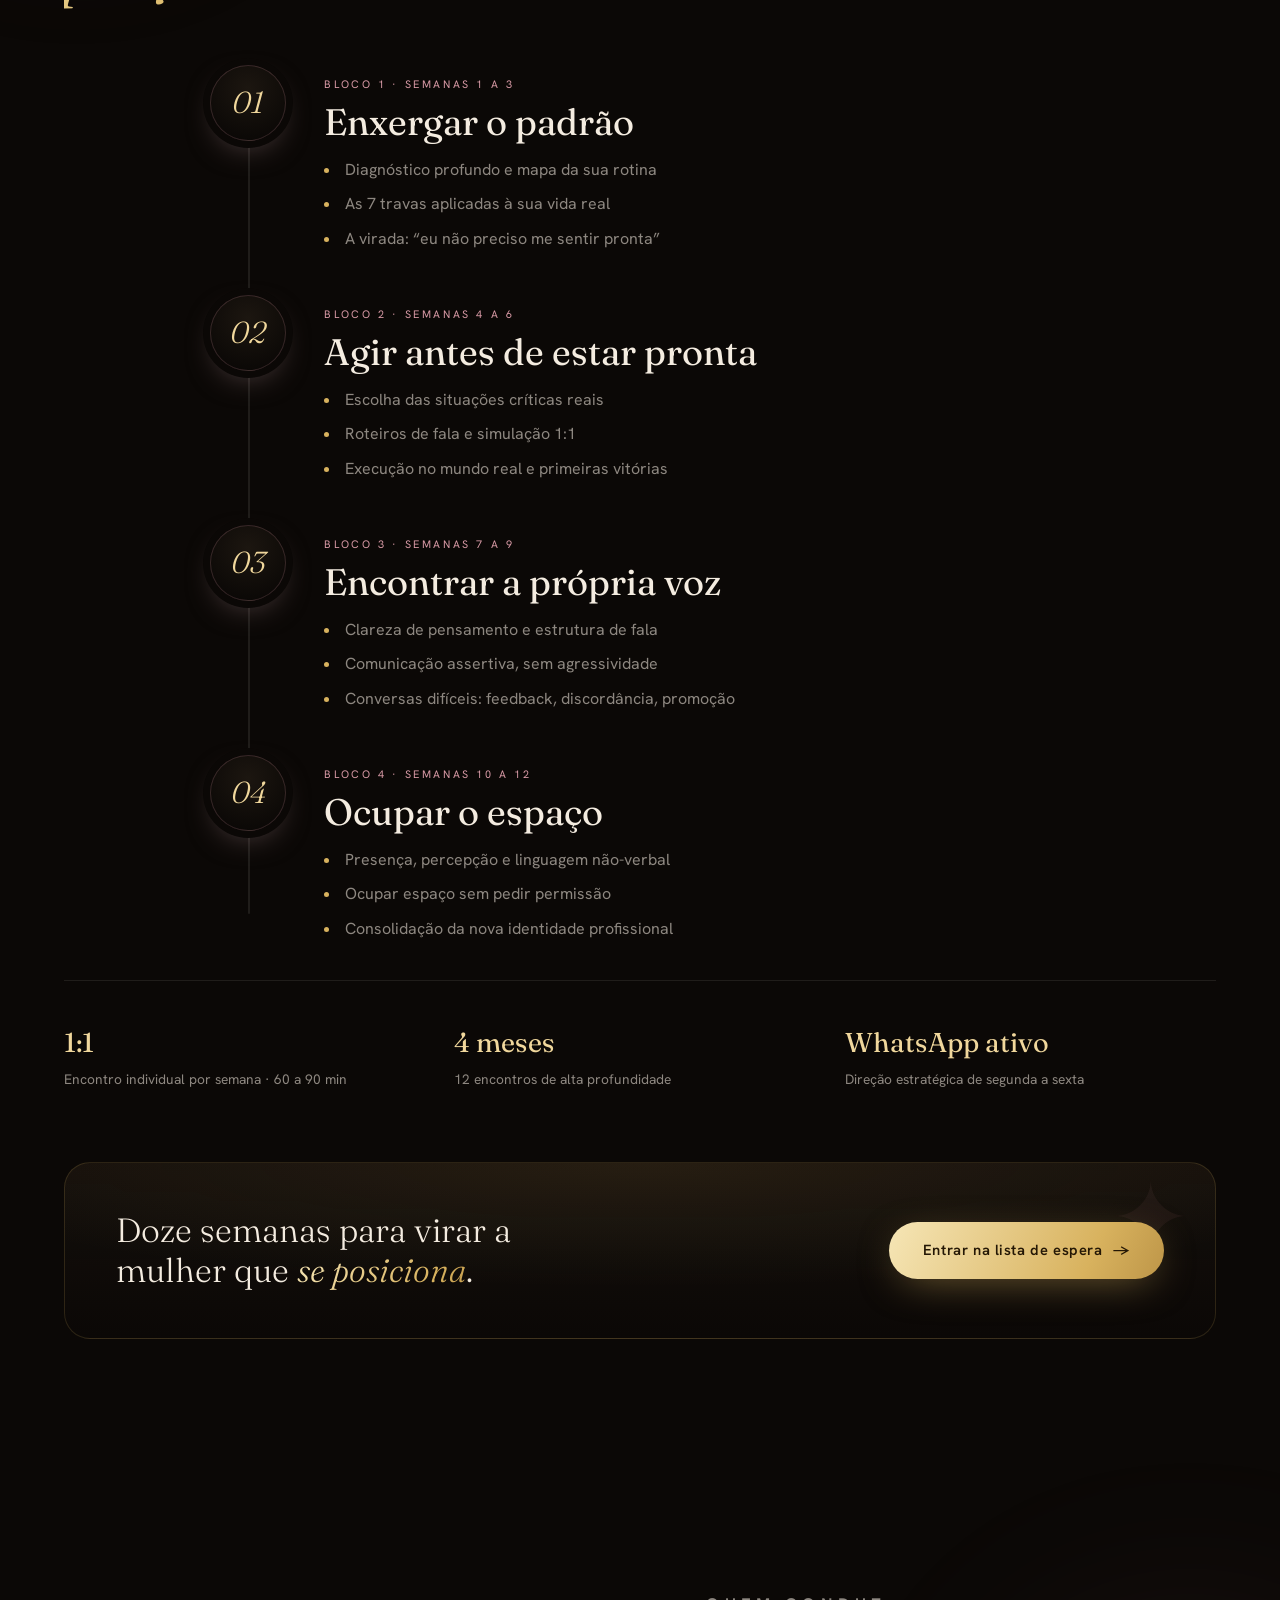
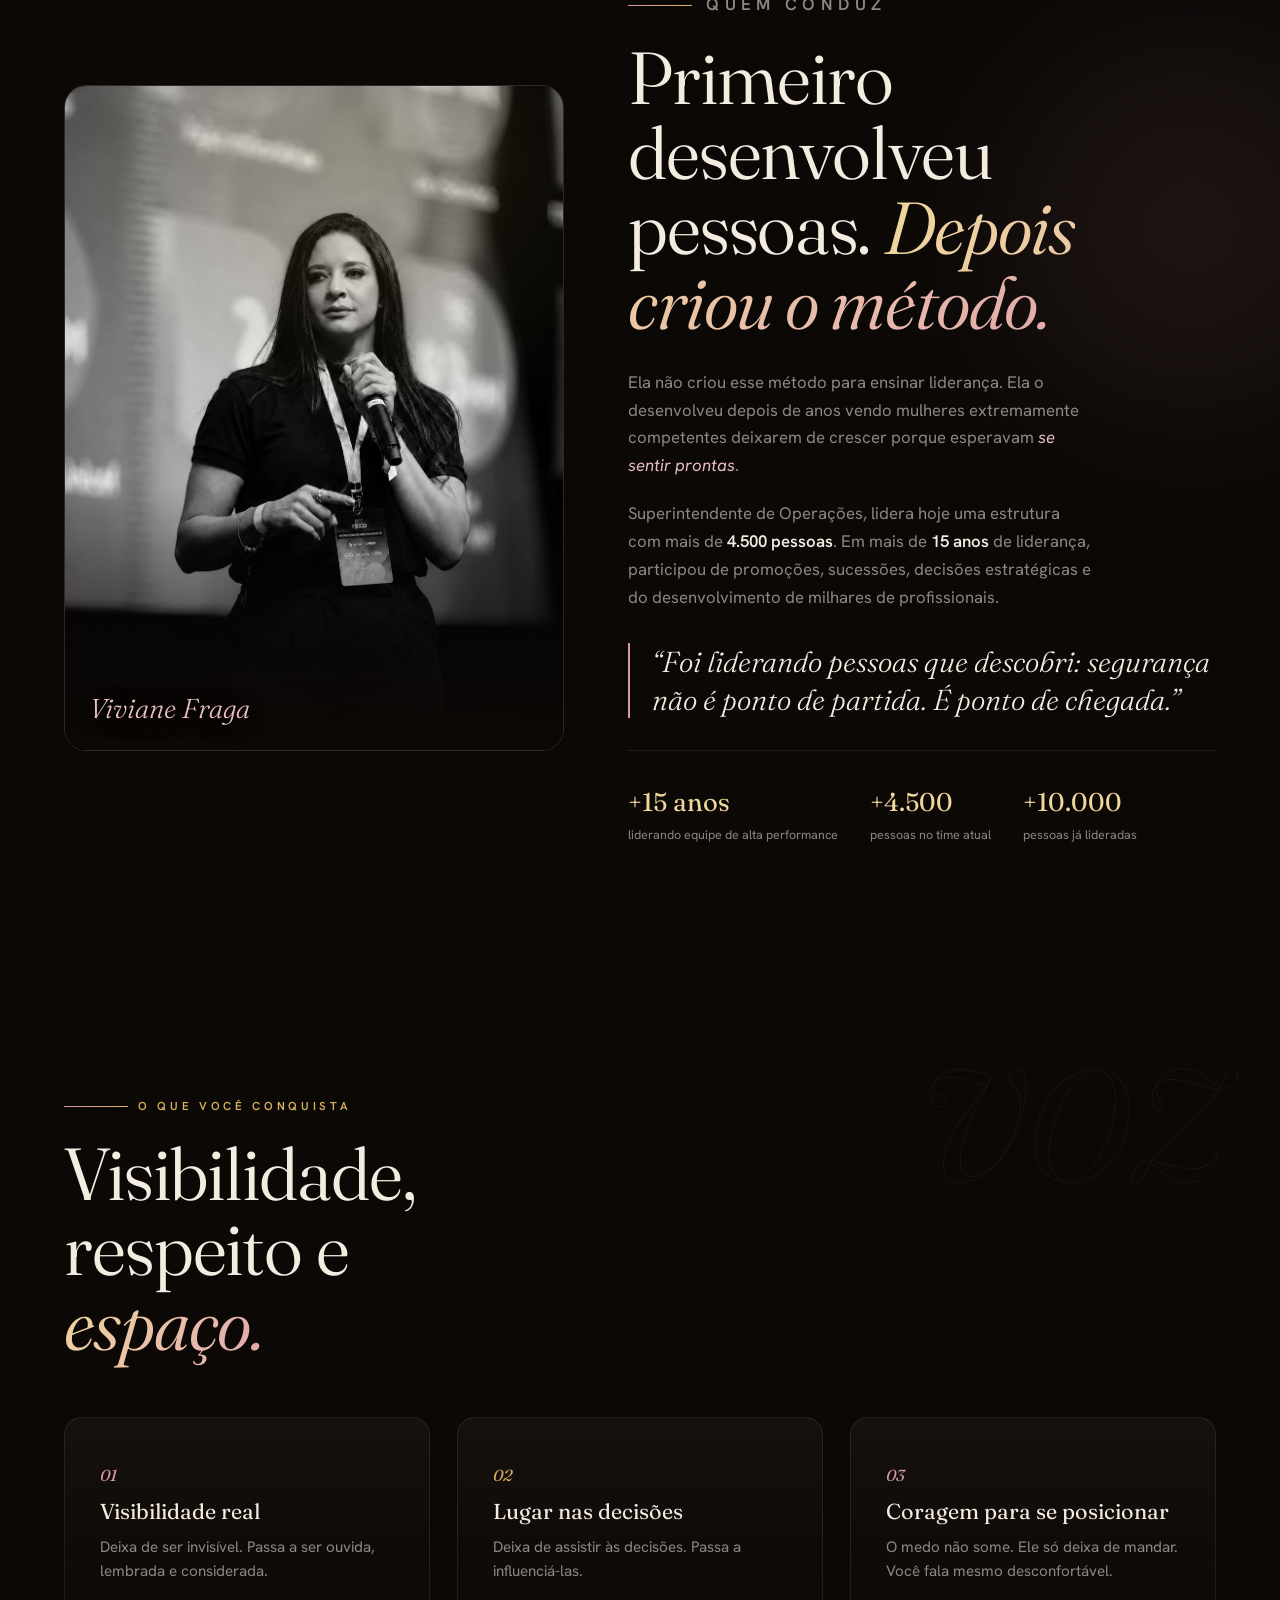
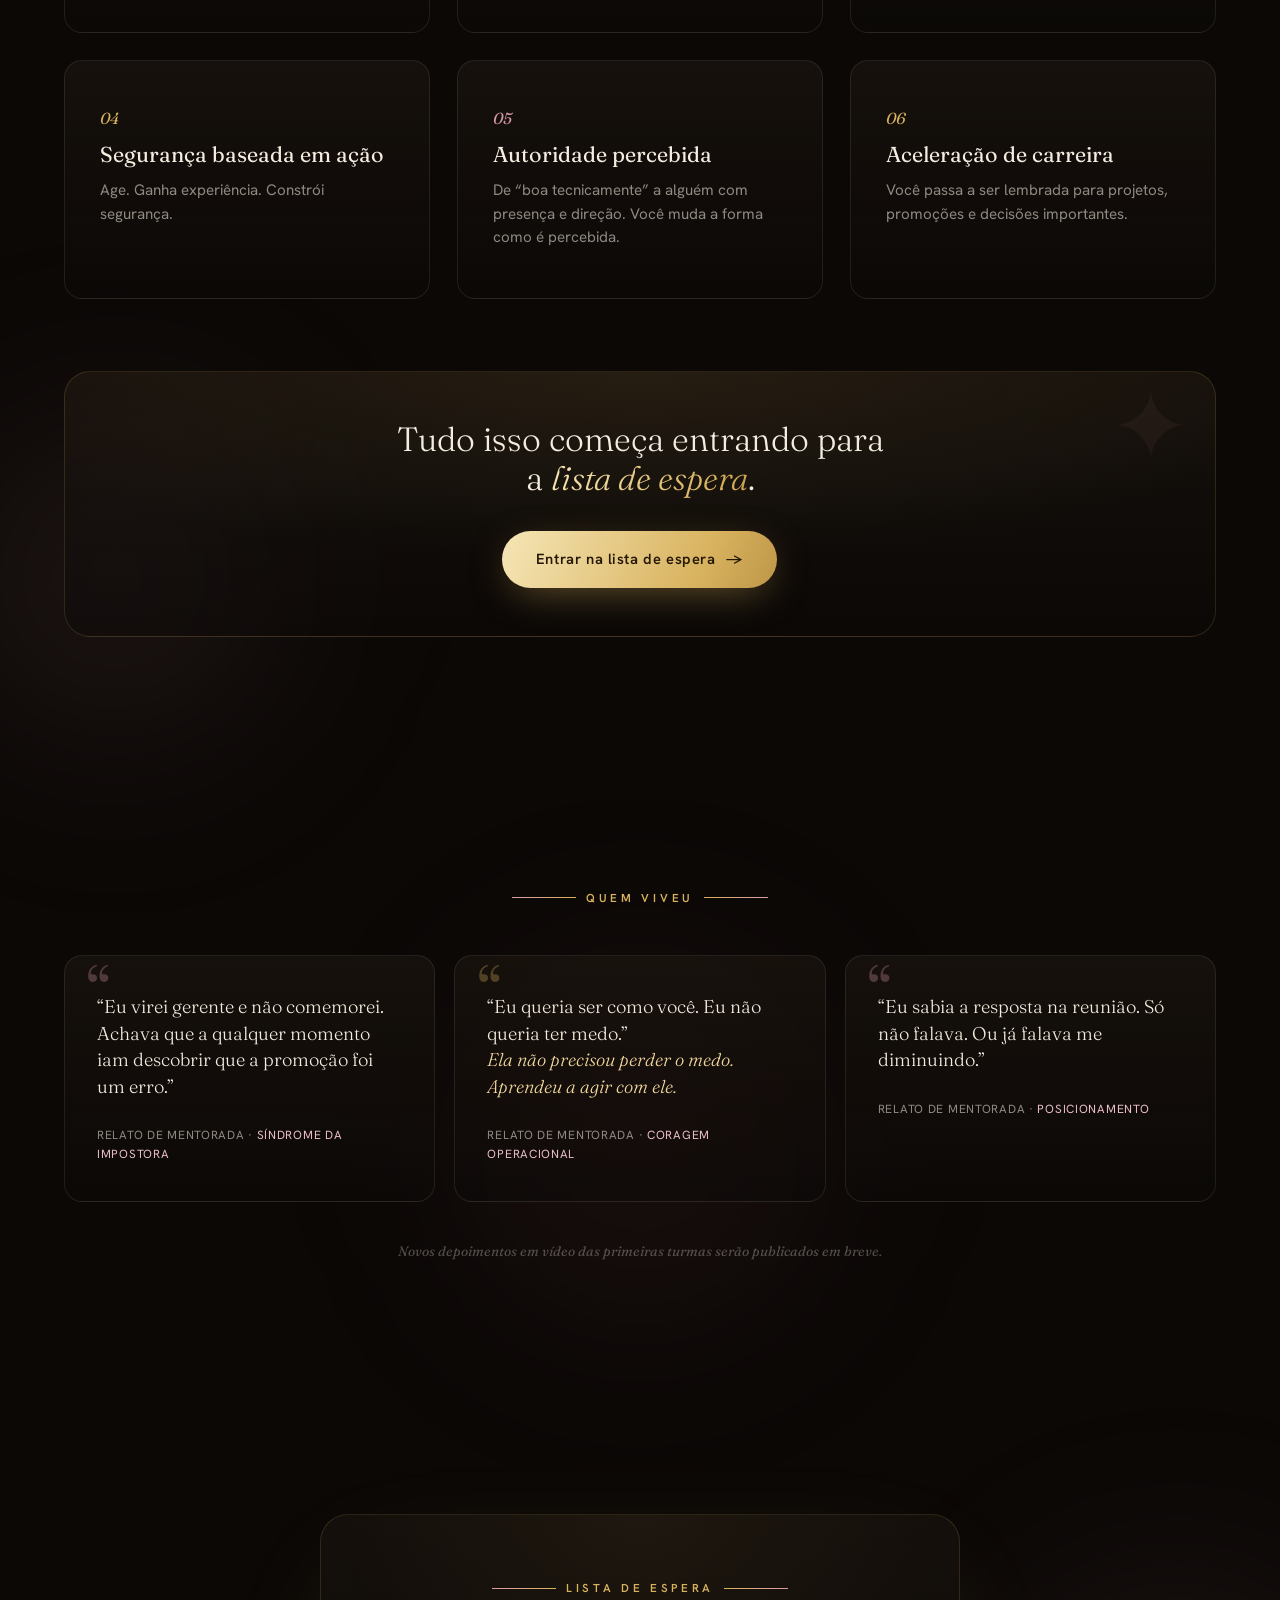
==== commit e975382f: "Titulos em frase corrida (sem quebras forcadas), inclusive hero Co-Authored-By: Claude Opus 4.8 <nor" ====
--- a/index.html
+++ b/index.html
@@ -74,9 +74,7 @@
       </p>
 
       <h1 class="hero__title">
-        <span class="line"><span data-line>O problema</span></span>
-        <span class="line"><span data-line>nunca foi a sua</span></span>
-        <span class="line"><span data-line><em class="grad">capacidade.</em></span></span>
+        <span class="line"><span data-line>O problema nunca foi a sua <em class="grad">capacidade.</em></span></span>
       </h1>
 
       <p class="hero__lede" data-reveal>
@@ -144,7 +142,7 @@
   <div class="recon__head">
     <p class="eyebrow" data-reveal><span class="eyebrow__line"></span> Onde você está hoje</p>
     <h2 class="section-title" data-reveal>
-      Você se <em class="grad-rose">reconhece</em><br />em alguma delas?
+      Você se <em class="grad-rose">reconhece</em> em alguma delas?
     </h2>
   </div>
   <ul class="recon__list">
@@ -170,7 +168,7 @@
 <section class="travas" id="travas">
   <div class="travas__head">
     <p class="eyebrow" data-reveal><span class="eyebrow__line"></span> O mapa</p>
-    <h2 class="section-title" data-reveal>As 7 Travas da<br /><em class="grad">Mulher Competente</em></h2>
+    <h2 class="section-title" data-reveal>As 7 Travas da <em class="grad">Mulher Competente</em></h2>
     <div class="travas__intro">
       <p data-reveal>Antes de mudar a forma como você se posiciona, precisa entender o que realmente está travando sua liderança.</p>
       <p data-reveal>Depois de anos desenvolvendo mulheres em cargos de liderança, identifiquei sete padrões invisíveis que fazem profissionais extremamente competentes trabalharem muito, aparecerem pouco e esperarem confiança para agir.</p>
@@ -235,7 +233,7 @@
 <section class="virada" id="virada">
   <p class="eyebrow eyebrow--center" data-reveal><span class="eyebrow__line"></span> A virada <span class="eyebrow__line"></span></p>
   <h2 class="virada__title" data-reveal>
-    Aqui você não aprende<br />a <span class="strike">perder o medo</span>.
+    Aqui você não aprende a <span class="strike">perder o medo</span>.
   </h2>
   <p class="virada__big" data-reveal>Você aprende a <em class="grad">agir com ele.</em></p>
 
@@ -274,7 +272,7 @@
 <section class="ab" id="transformacao">
   <div class="ab__head">
     <p class="eyebrow" data-reveal><span class="eyebrow__line"></span> A transformação</p>
-    <h2 class="section-title" data-reveal>De competente e invisível<br />a <em class="grad-rose">impossível de ignorar.</em></h2>
+    <h2 class="section-title" data-reveal>De competente e invisível a <em class="grad-rose">impossível de ignorar.</em></h2>
   </div>
   <div class="ab__grid">
     <div class="ab__col ab__col--a" data-reveal-item>
@@ -320,7 +318,7 @@
 <section class="pilares" id="metodo">
   <div class="pilares__head">
     <p class="eyebrow" data-reveal><span class="eyebrow__line"></span> O método</p>
-    <h2 class="section-title" data-reveal>Quatro pilares que sustentam<br />o seu <em class="grad">posicionamento.</em></h2>
+    <h2 class="section-title" data-reveal>Quatro pilares que sustentam o seu <em class="grad">posicionamento.</em></h2>
     <p class="pilares__sub" data-reveal>Não é conteúdo solto. É método, prática e resultado, aprofundados ao longo de toda a jornada.</p>
   </div>
   <div class="pilares__grid">
@@ -355,7 +353,7 @@
 <section class="jornada" id="jornada">
   <div class="jornada__head">
     <p class="eyebrow" data-reveal><span class="eyebrow__line"></span> A jornada · 12 semanas</p>
-    <h2 class="section-title" data-reveal>Quatro blocos.<br />Uma nova <em class="grad">identidade profissional.</em></h2>
+    <h2 class="section-title" data-reveal>Quatro blocos. Uma nova <em class="grad">identidade profissional.</em></h2>
   </div>
 
   <ol class="timeline">
@@ -433,7 +431,7 @@
   </div>
   <div class="viviane__text">
     <p class="eyebrow" data-reveal><span class="eyebrow__line"></span> Quem conduz</p>
-    <h2 class="section-title" data-reveal>Primeiro desenvolveu pessoas.<br /><em class="grad-rose">Depois criou o método.</em></h2>
+    <h2 class="section-title" data-reveal>Primeiro desenvolveu pessoas. <em class="grad-rose">Depois criou o método.</em></h2>
     <p data-reveal>
       Ela não criou esse método para ensinar liderança. Ela o desenvolveu depois de anos
       vendo mulheres extremamente competentes deixarem de crescer porque esperavam
@@ -459,7 +457,7 @@
 <section class="conquistas" id="conquistas">
   <div class="conquistas__head">
     <p class="eyebrow" data-reveal><span class="eyebrow__line"></span> O que você conquista</p>
-    <h2 class="section-title" data-reveal>Visibilidade, respeito<br />e <em class="grad-rose">espaço.</em></h2>
+    <h2 class="section-title" data-reveal>Visibilidade, respeito e <em class="grad-rose">espaço.</em></h2>
   </div>
   <div class="conquistas__grid">
     <article data-reveal-item><span>01</span><h3>Visibilidade real</h3><p>Deixa de ser invisível. Passa a ser ouvida, lembrada e considerada.</p></article>
@@ -500,7 +498,7 @@
 <section class="lista" id="lista">
   <div class="lista__card" data-reveal>
     <p class="eyebrow eyebrow--center"><span class="eyebrow__line"></span> Lista de espera <span class="eyebrow__line"></span></p>
-    <h2 class="section-title">Este é o momento de<br />mudar sua <em class="grad-rose">trajetória.</em></h2>
+    <h2 class="section-title">Este é o momento de mudar sua <em class="grad-rose">trajetória.</em></h2>
     <p class="lista__lead">
       A próxima turma será individual, com acompanhamento próximo e número reduzido de
       mentoradas. Entre para a lista de espera e tenha prioridade quando as inscrições forem abertas.
@@ -662,7 +660,7 @@
 <!-- ============ FOOTER ============ -->
 <footer class="footer">
   <div class="footer__cta">
-    <h2 class="footer__big">Vai com<br /><em class="grad">medo mesmo.</em></h2>
+    <h2 class="footer__big">Vai com <em class="grad">medo mesmo.</em></h2>
     <a href="#lista" class="btn btn--gold" data-modal-open data-cursor="join">Entrar para a lista de espera <span class="btn__arrow">→</span></a>
   </div>
   <div class="footer__base">
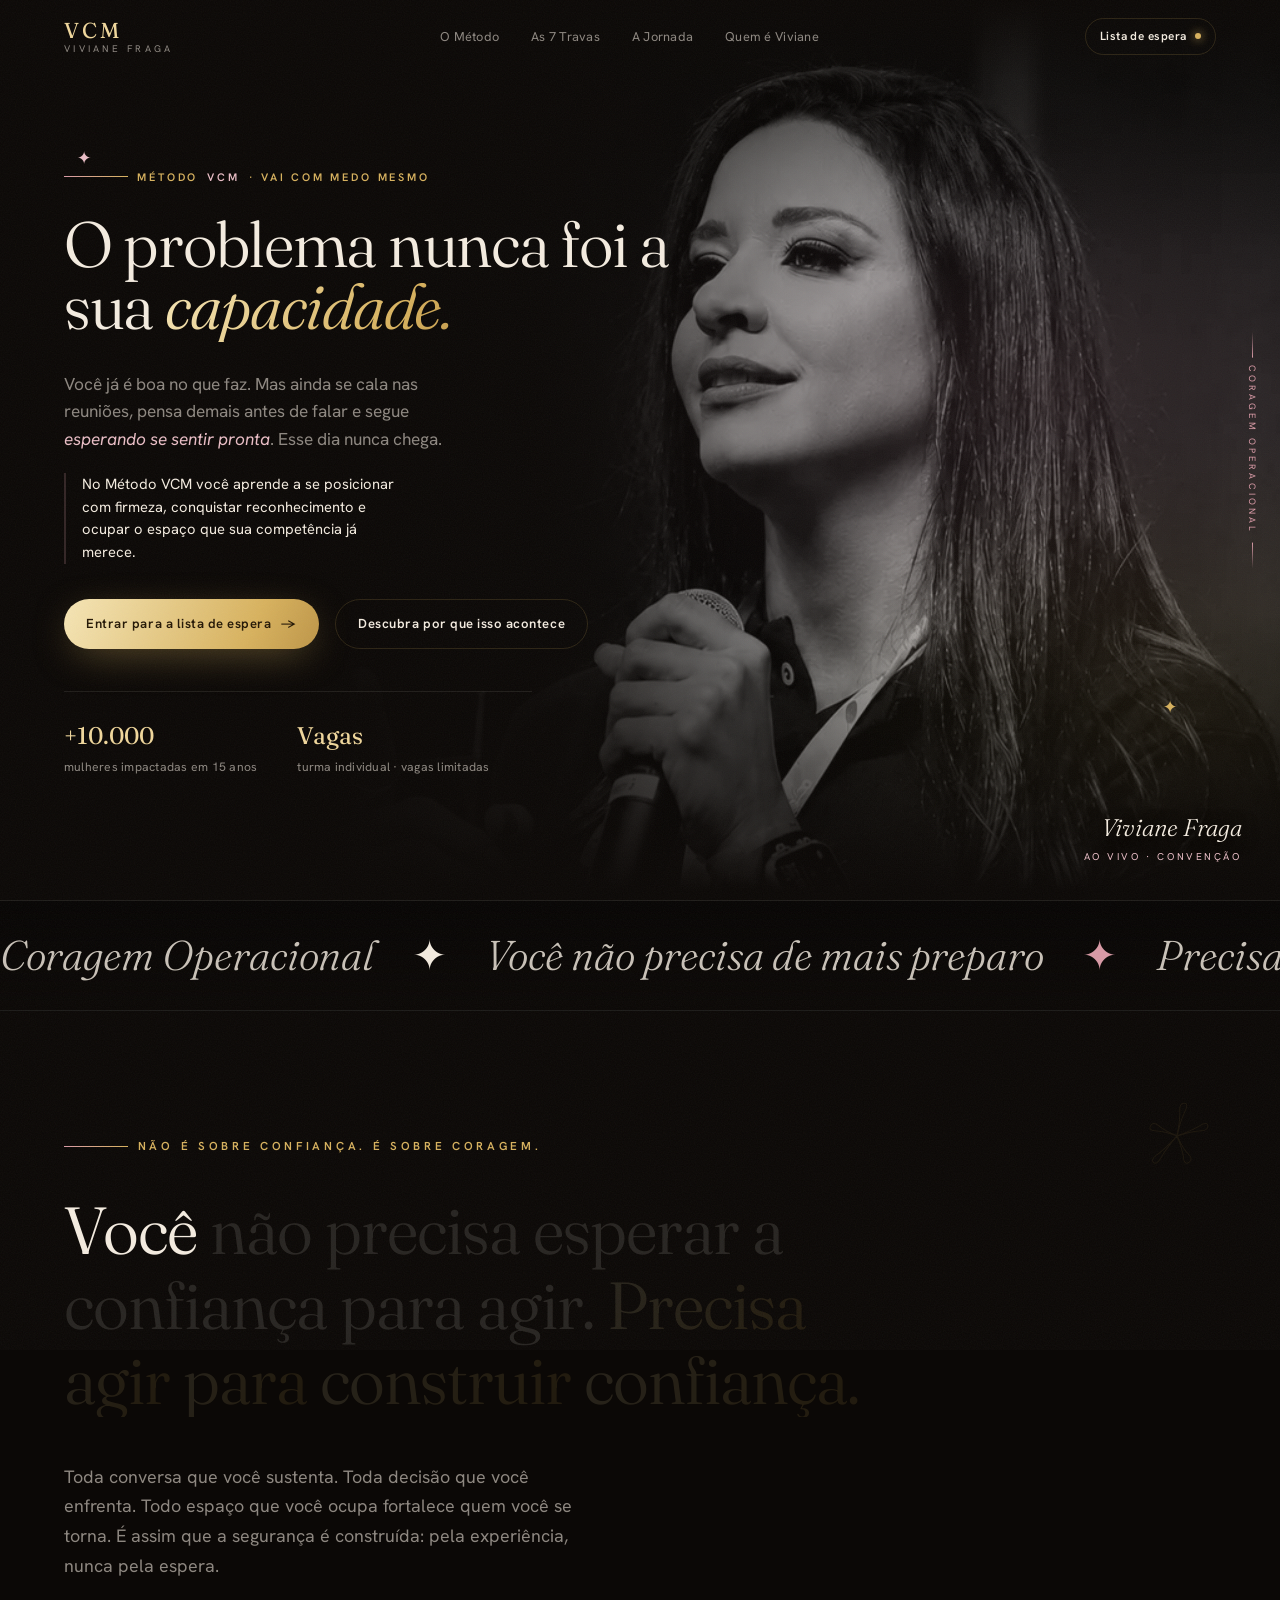
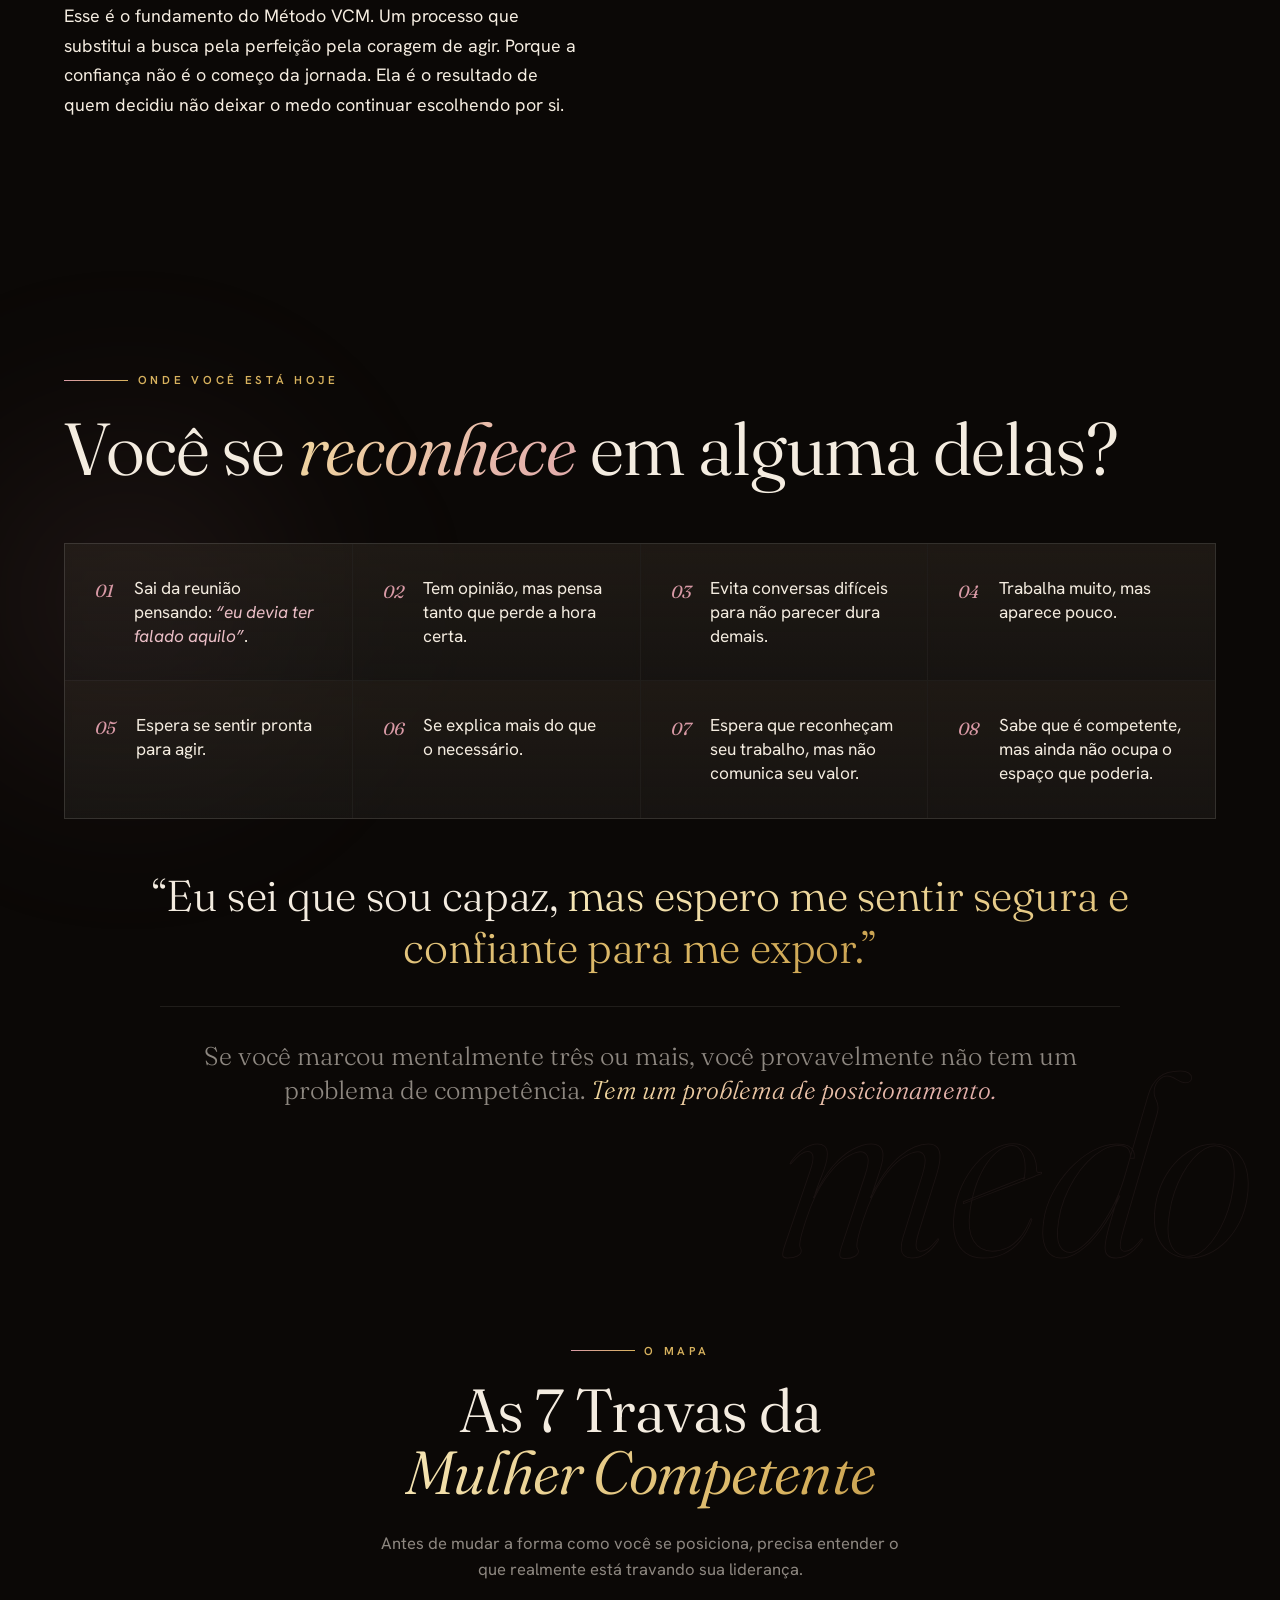
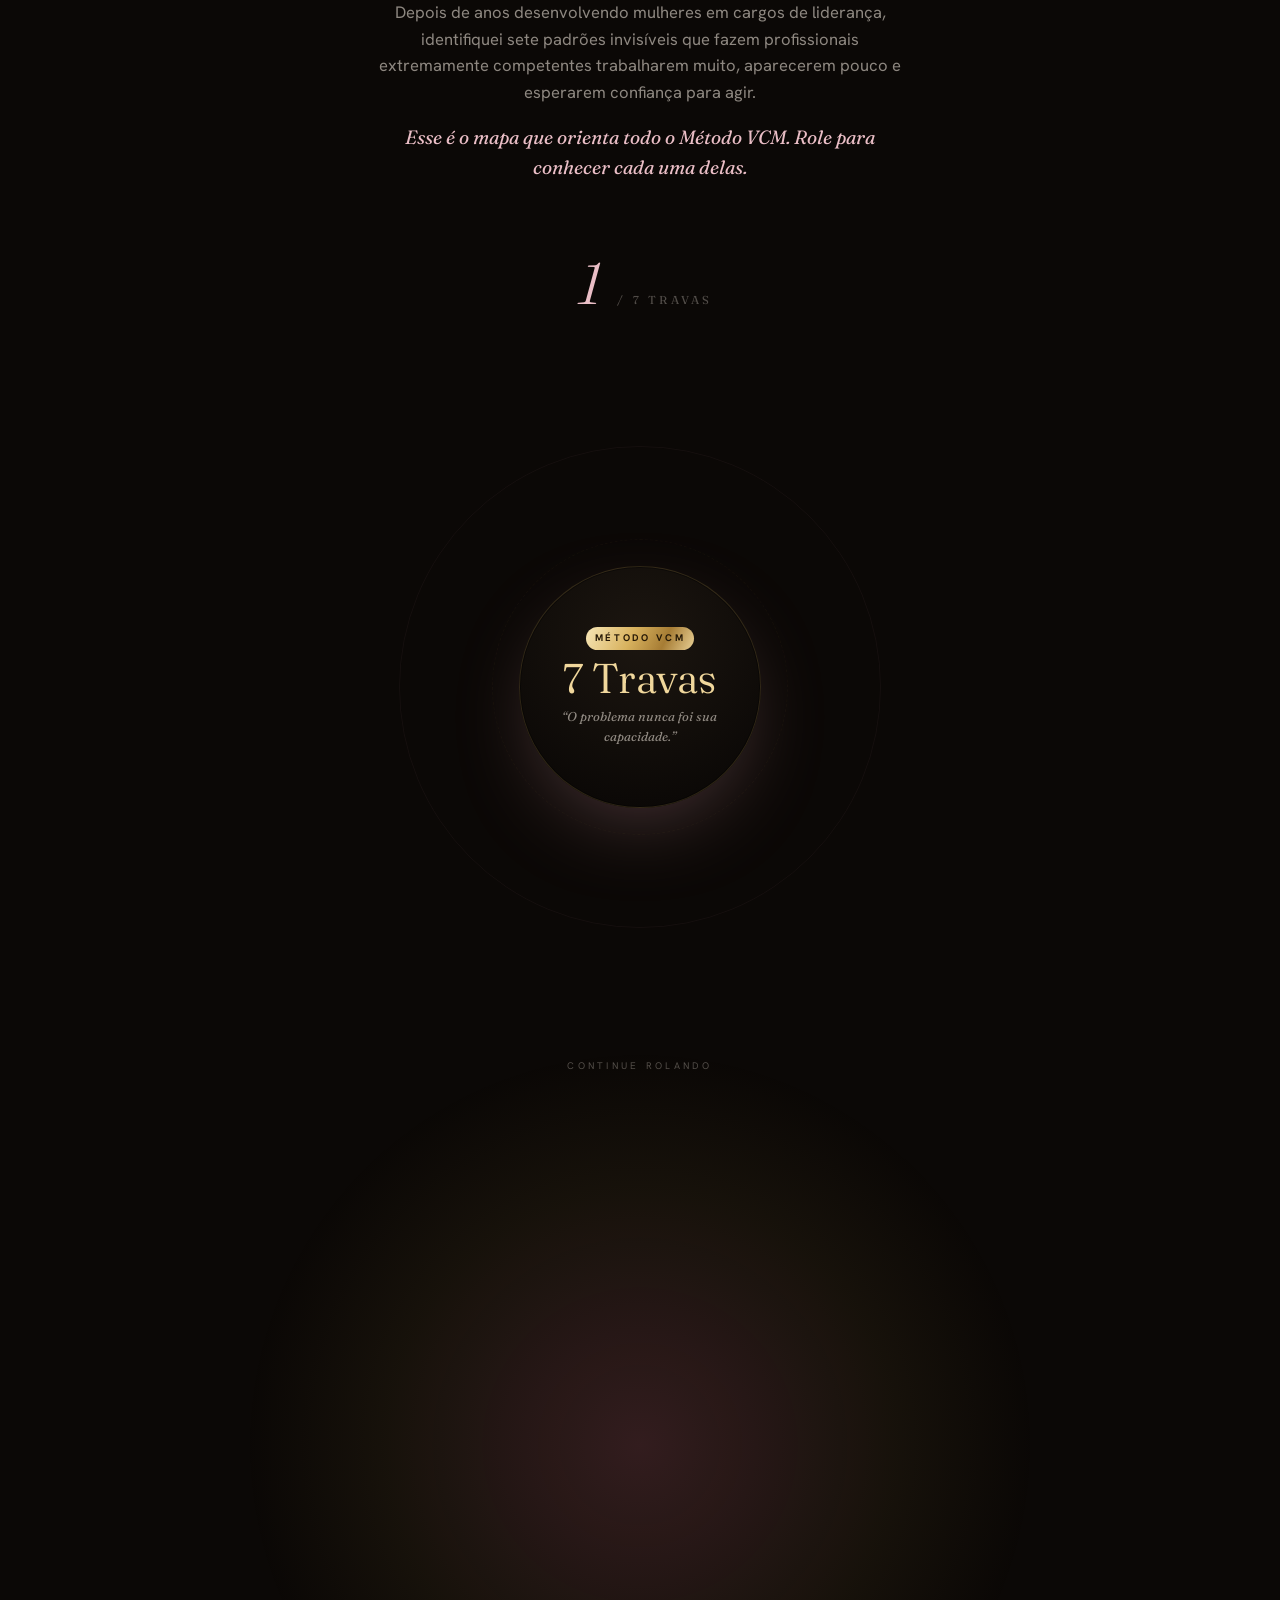
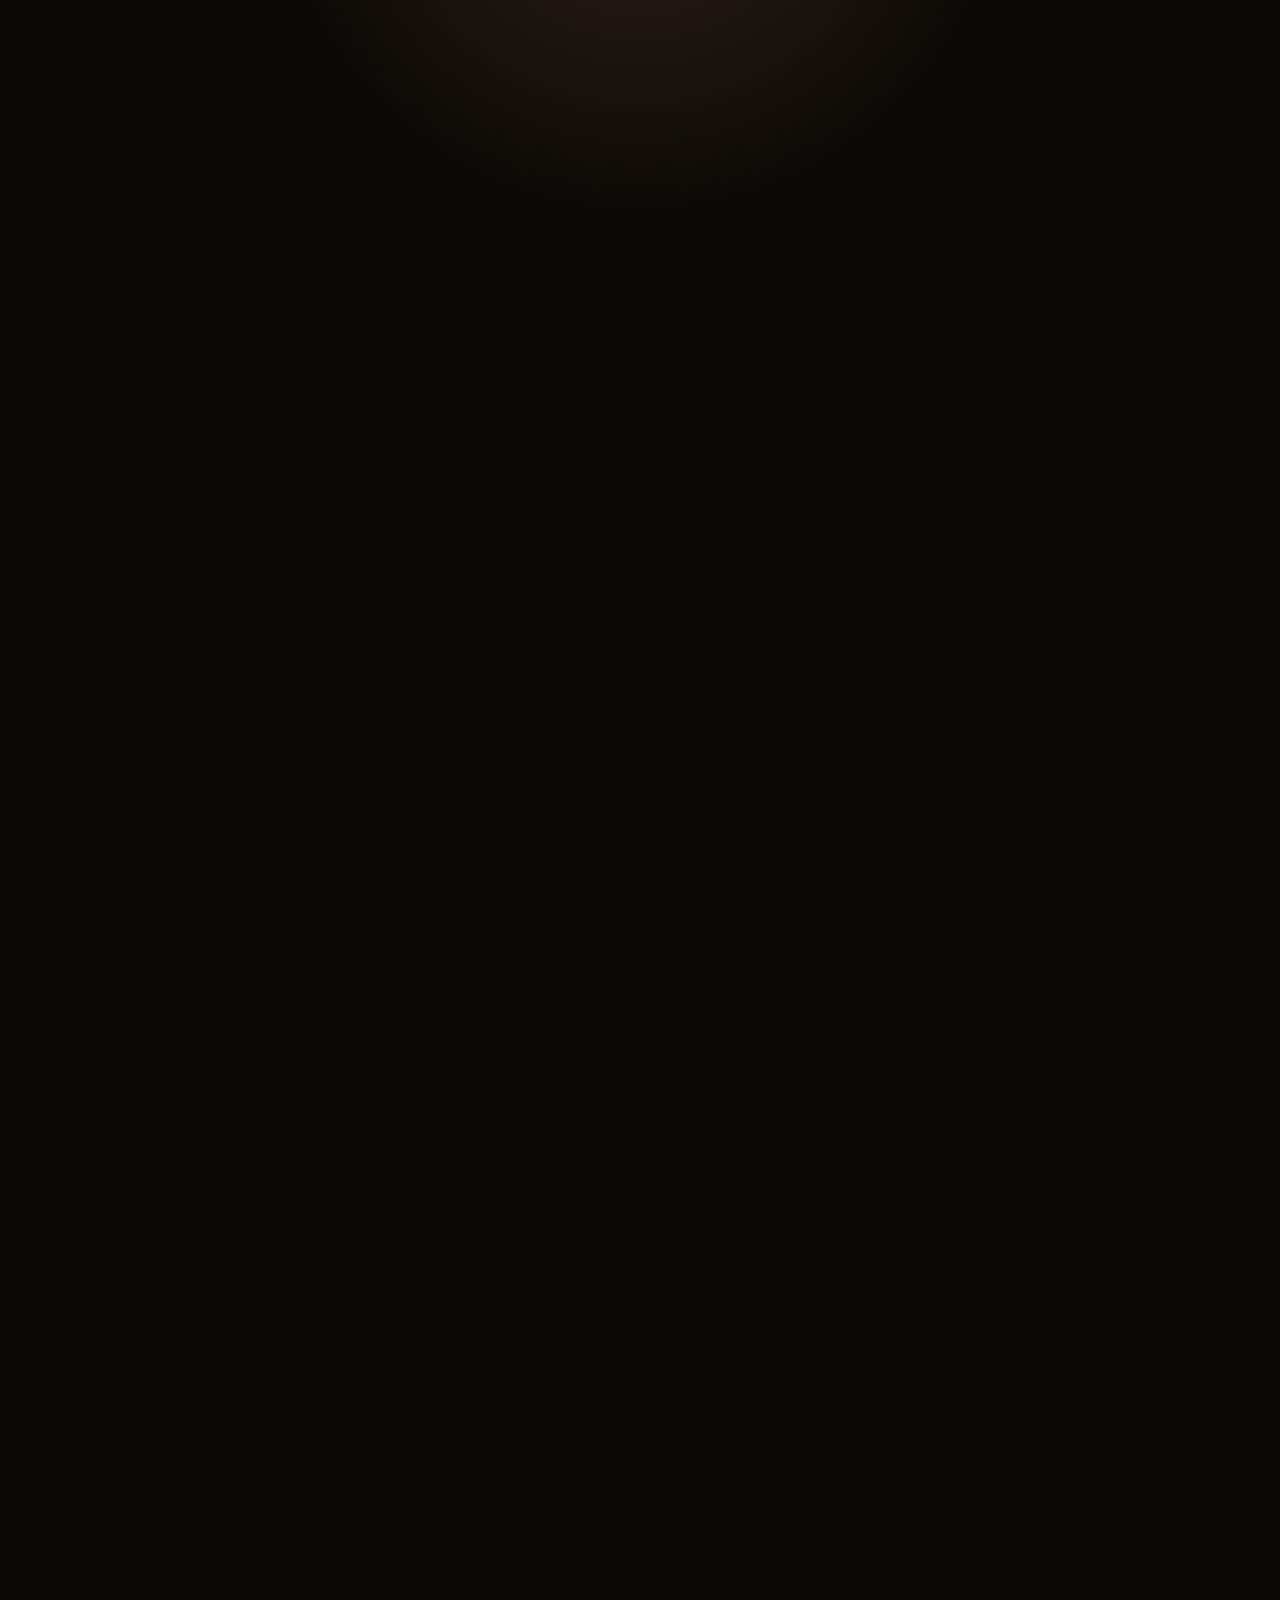
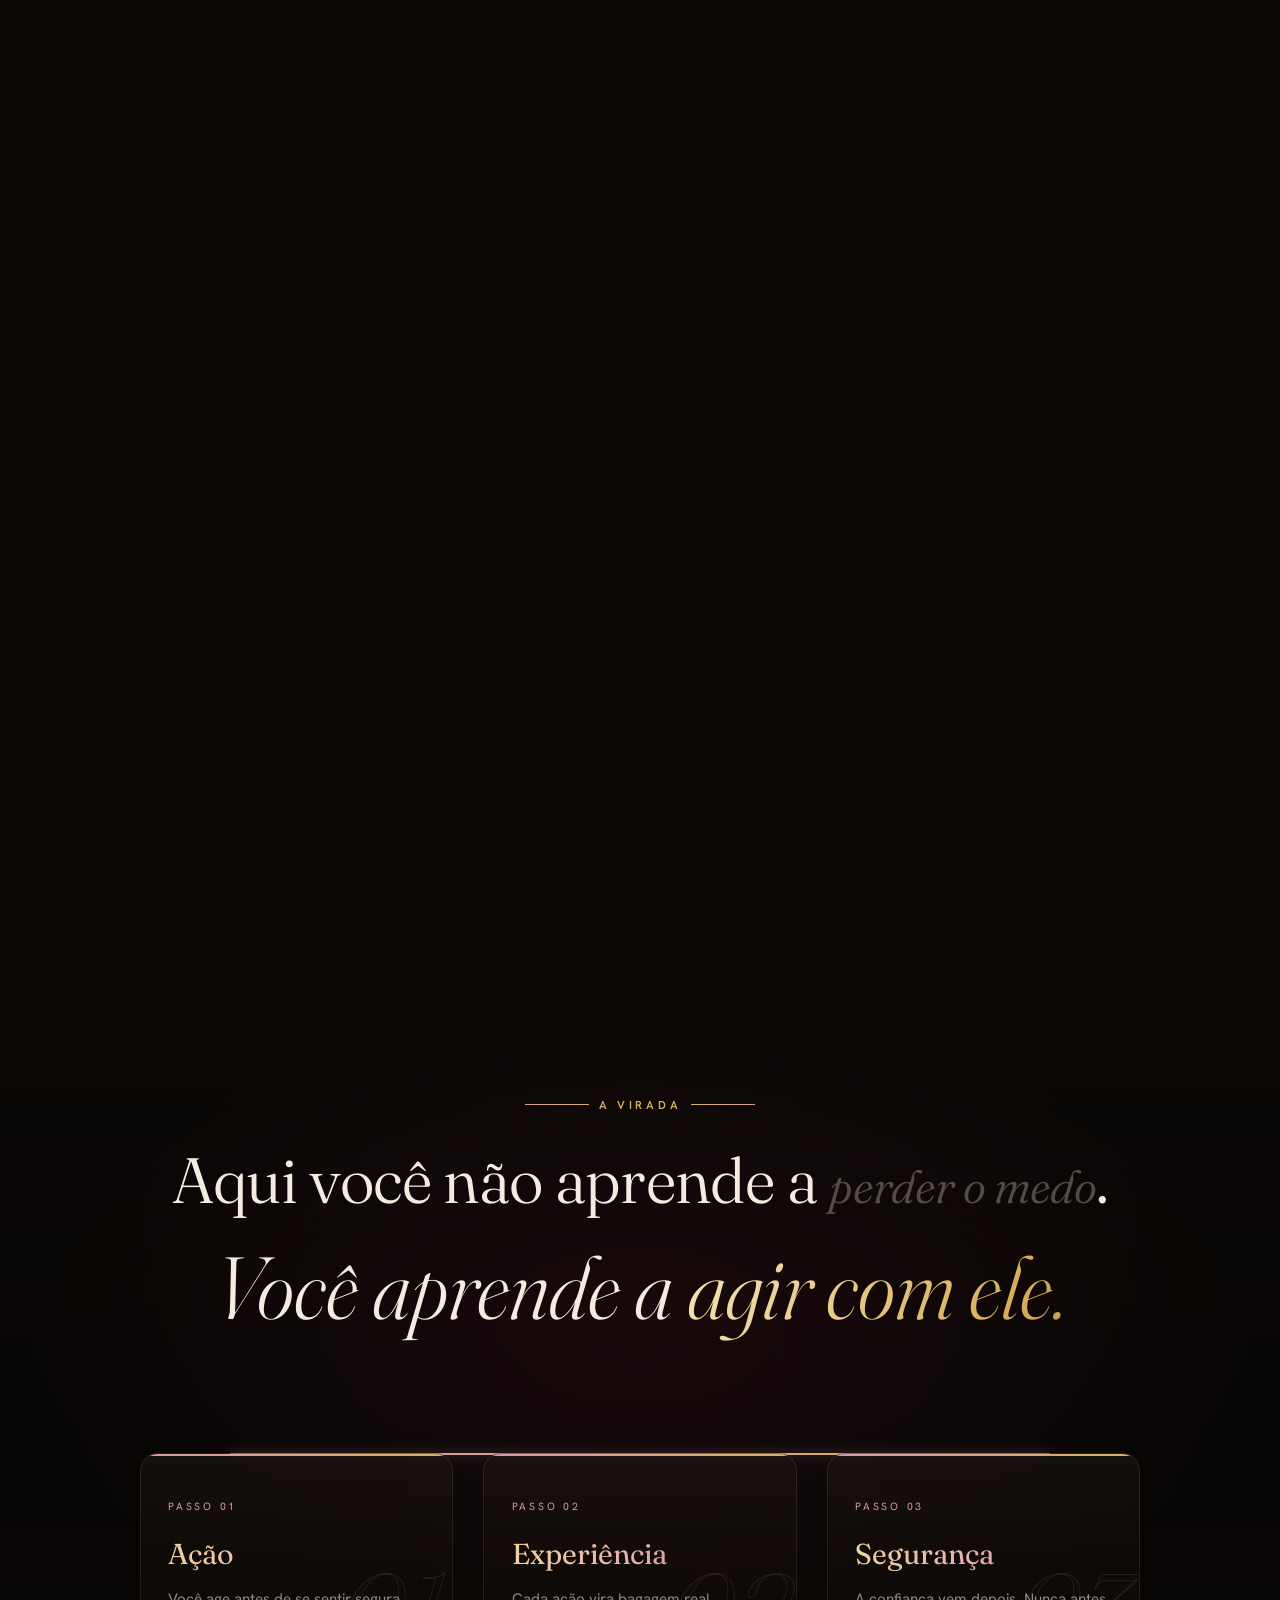
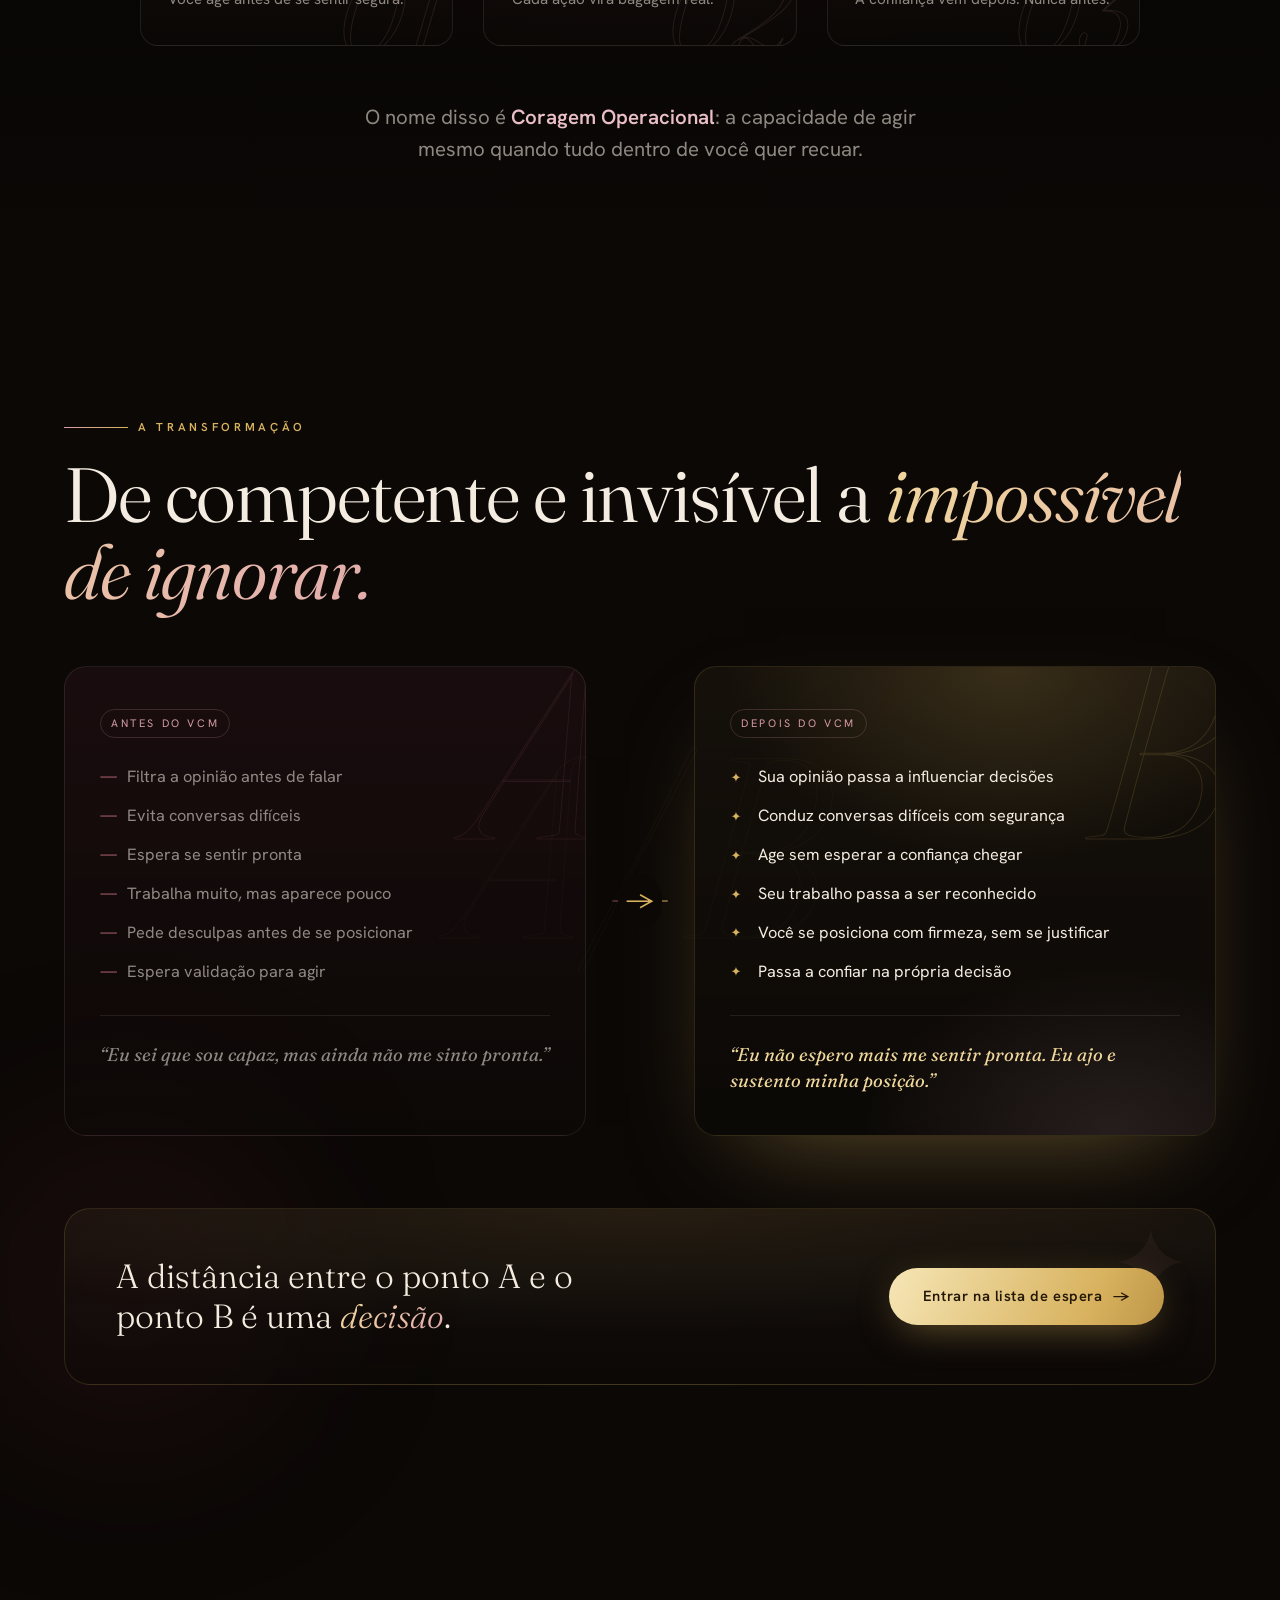
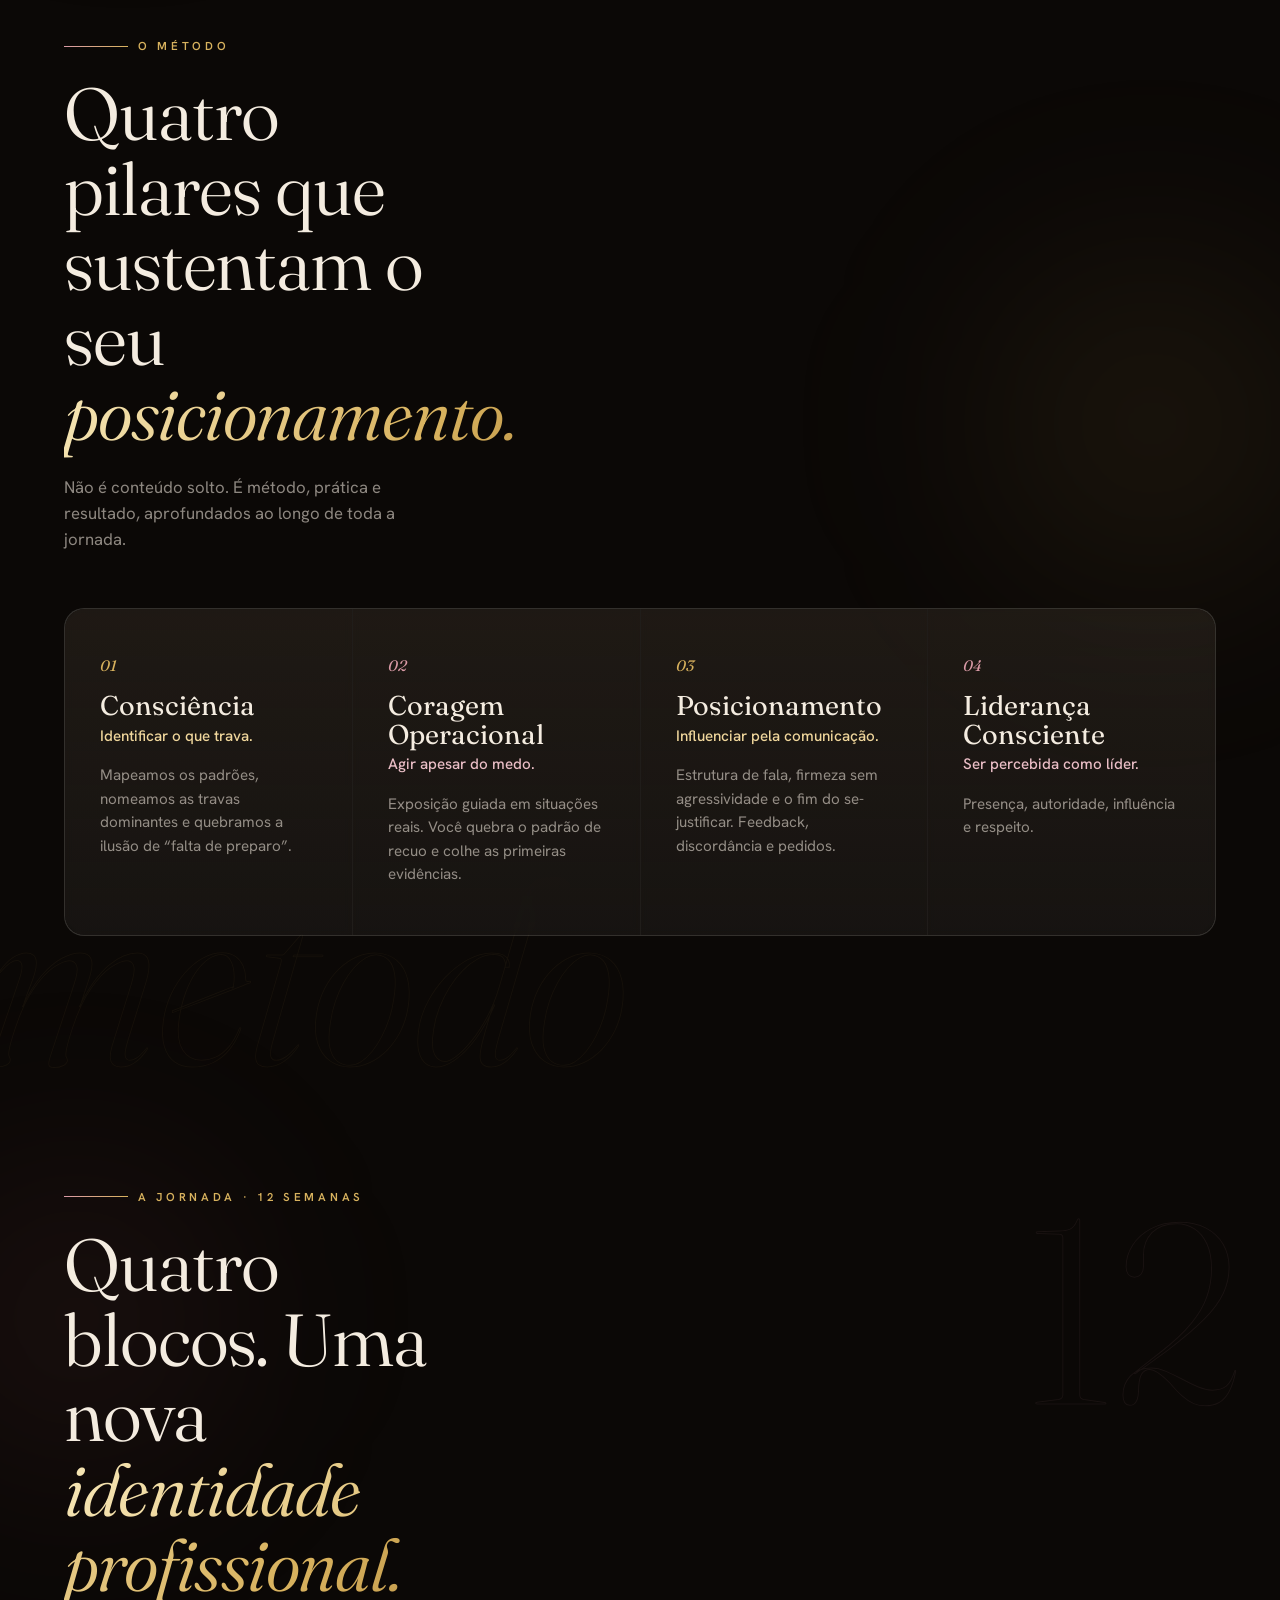
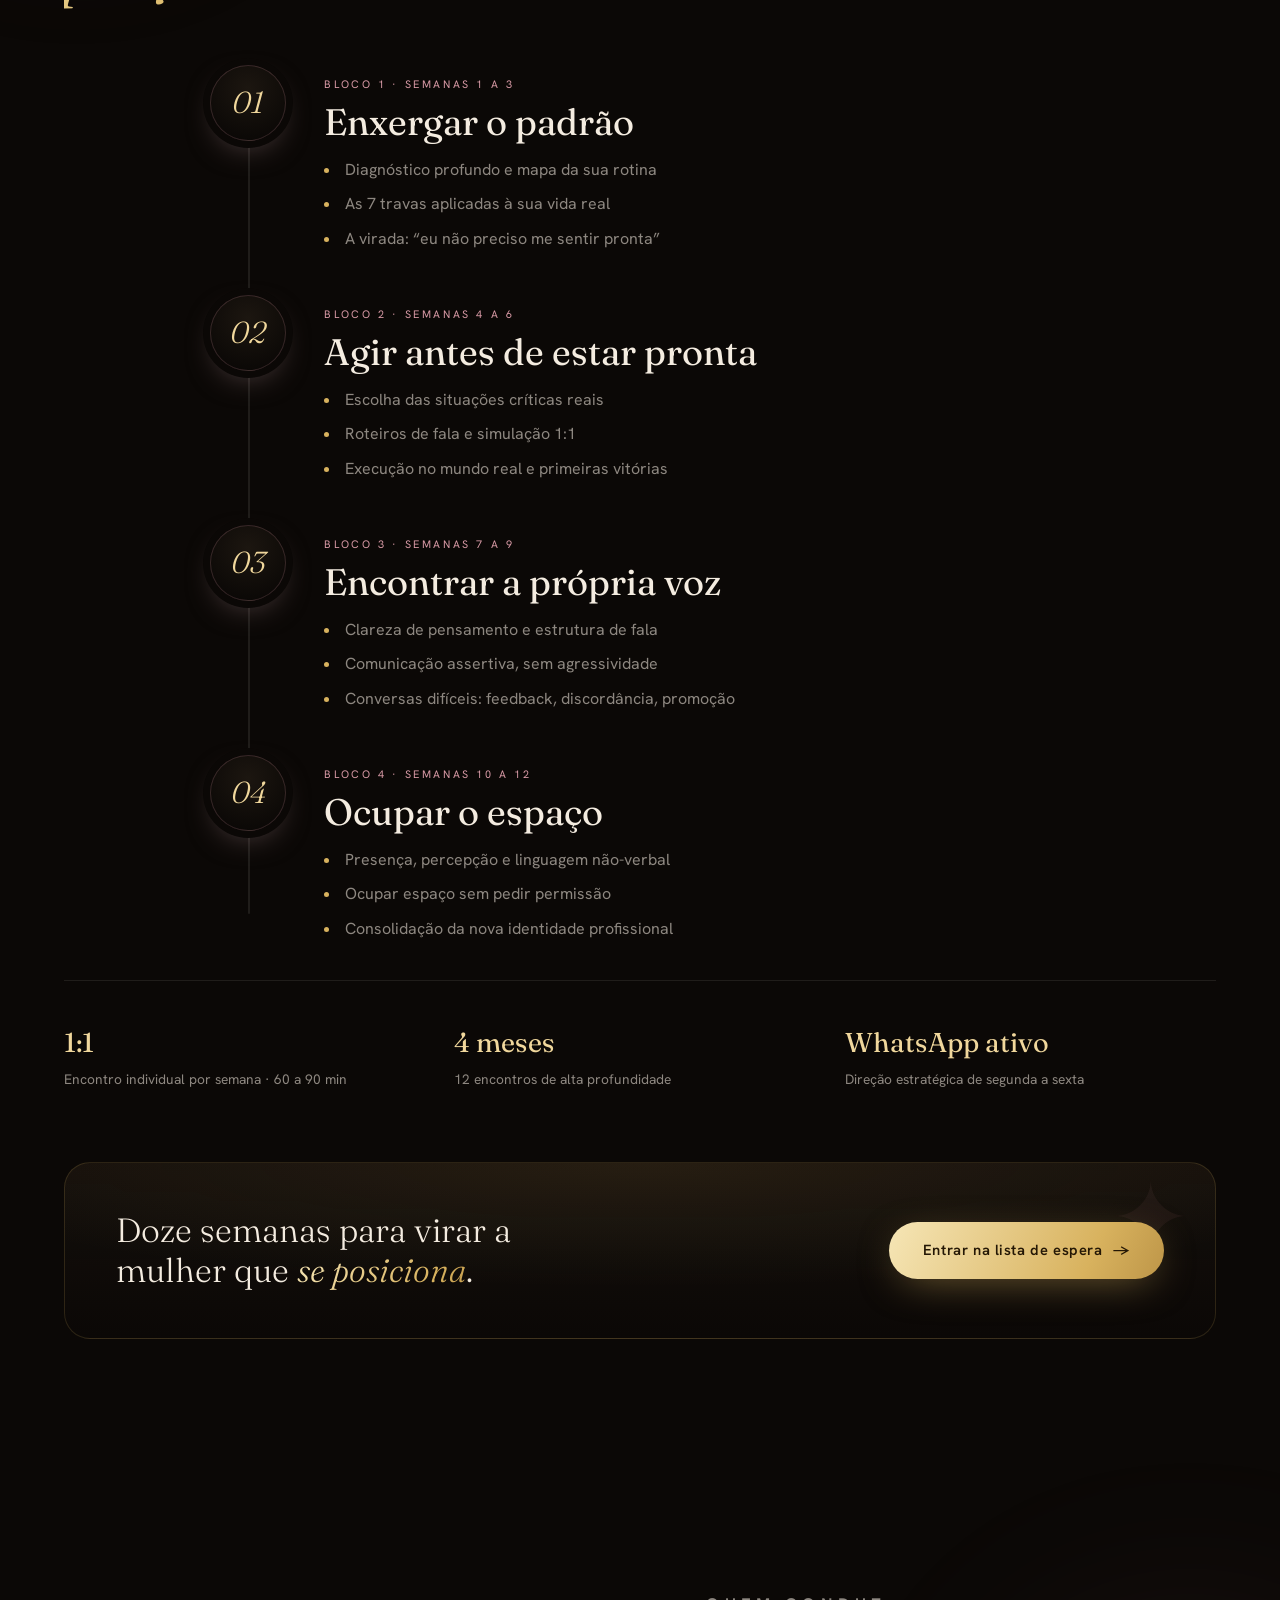
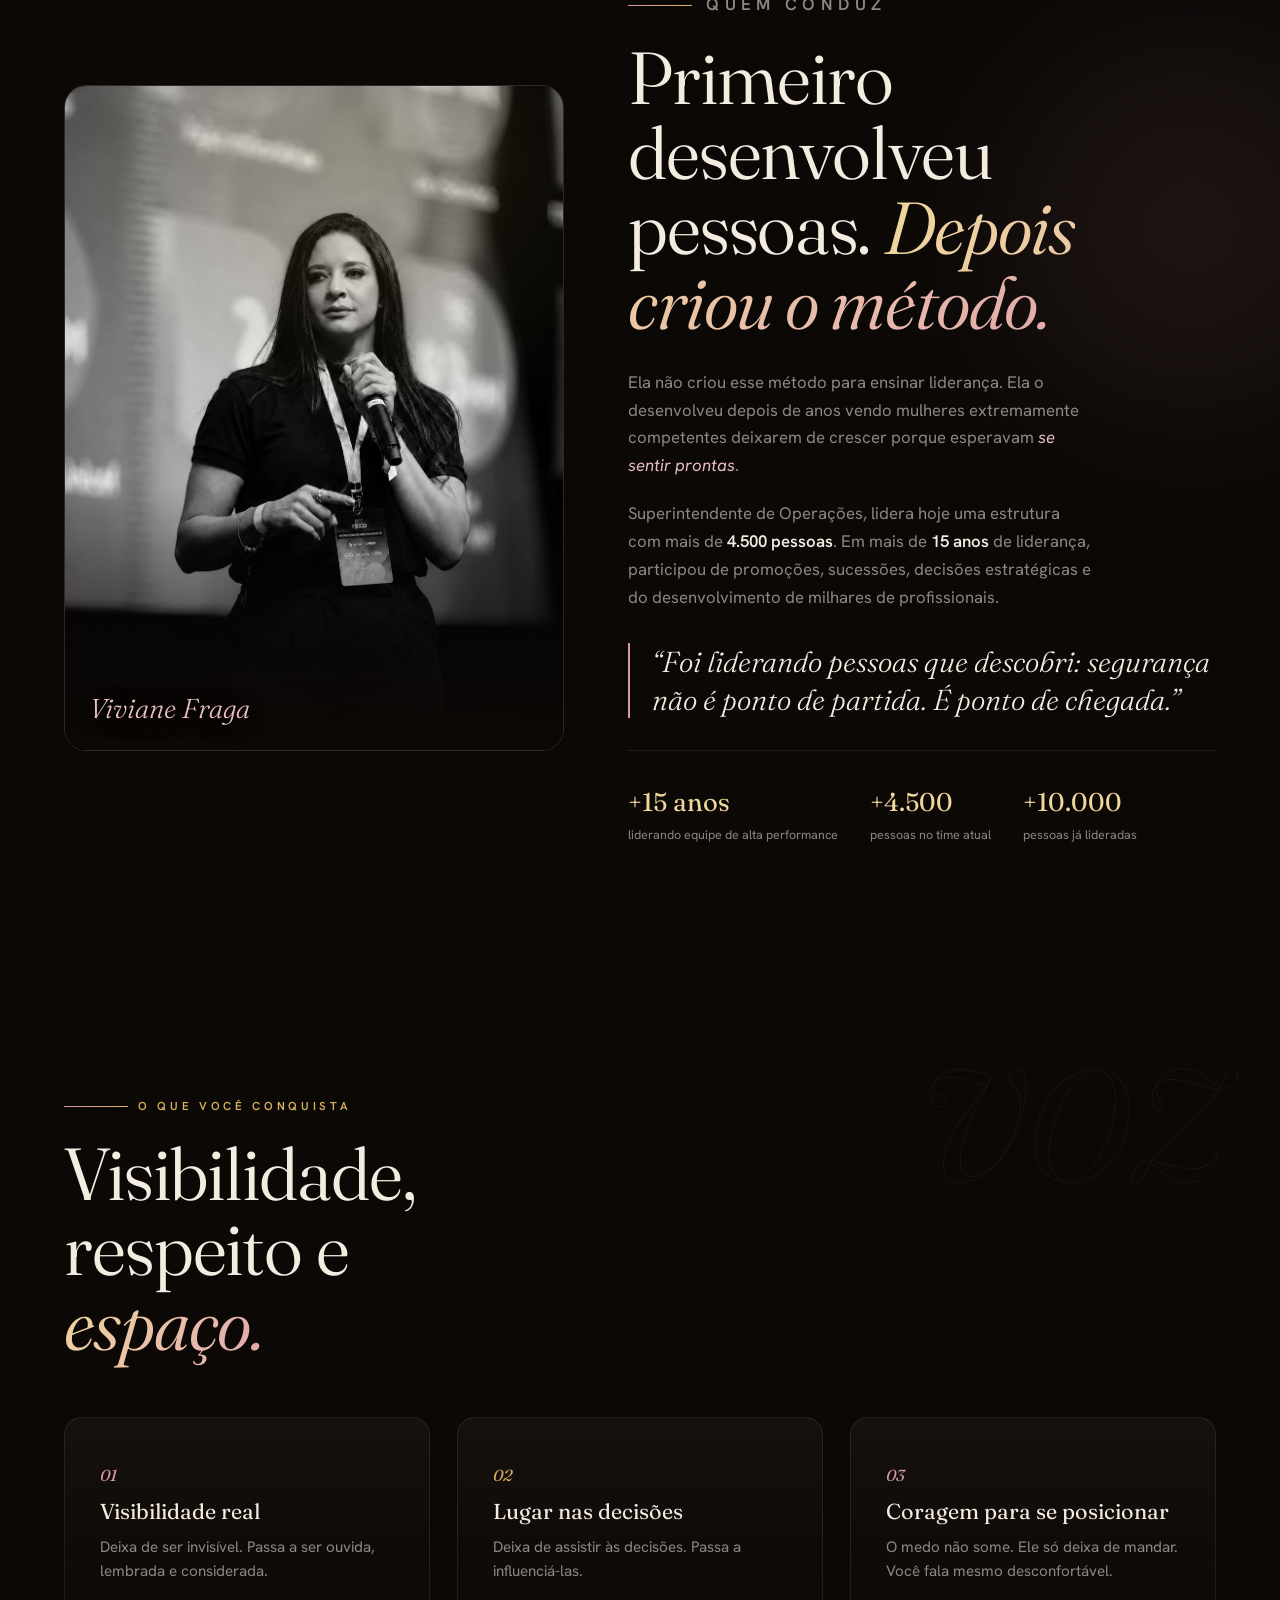
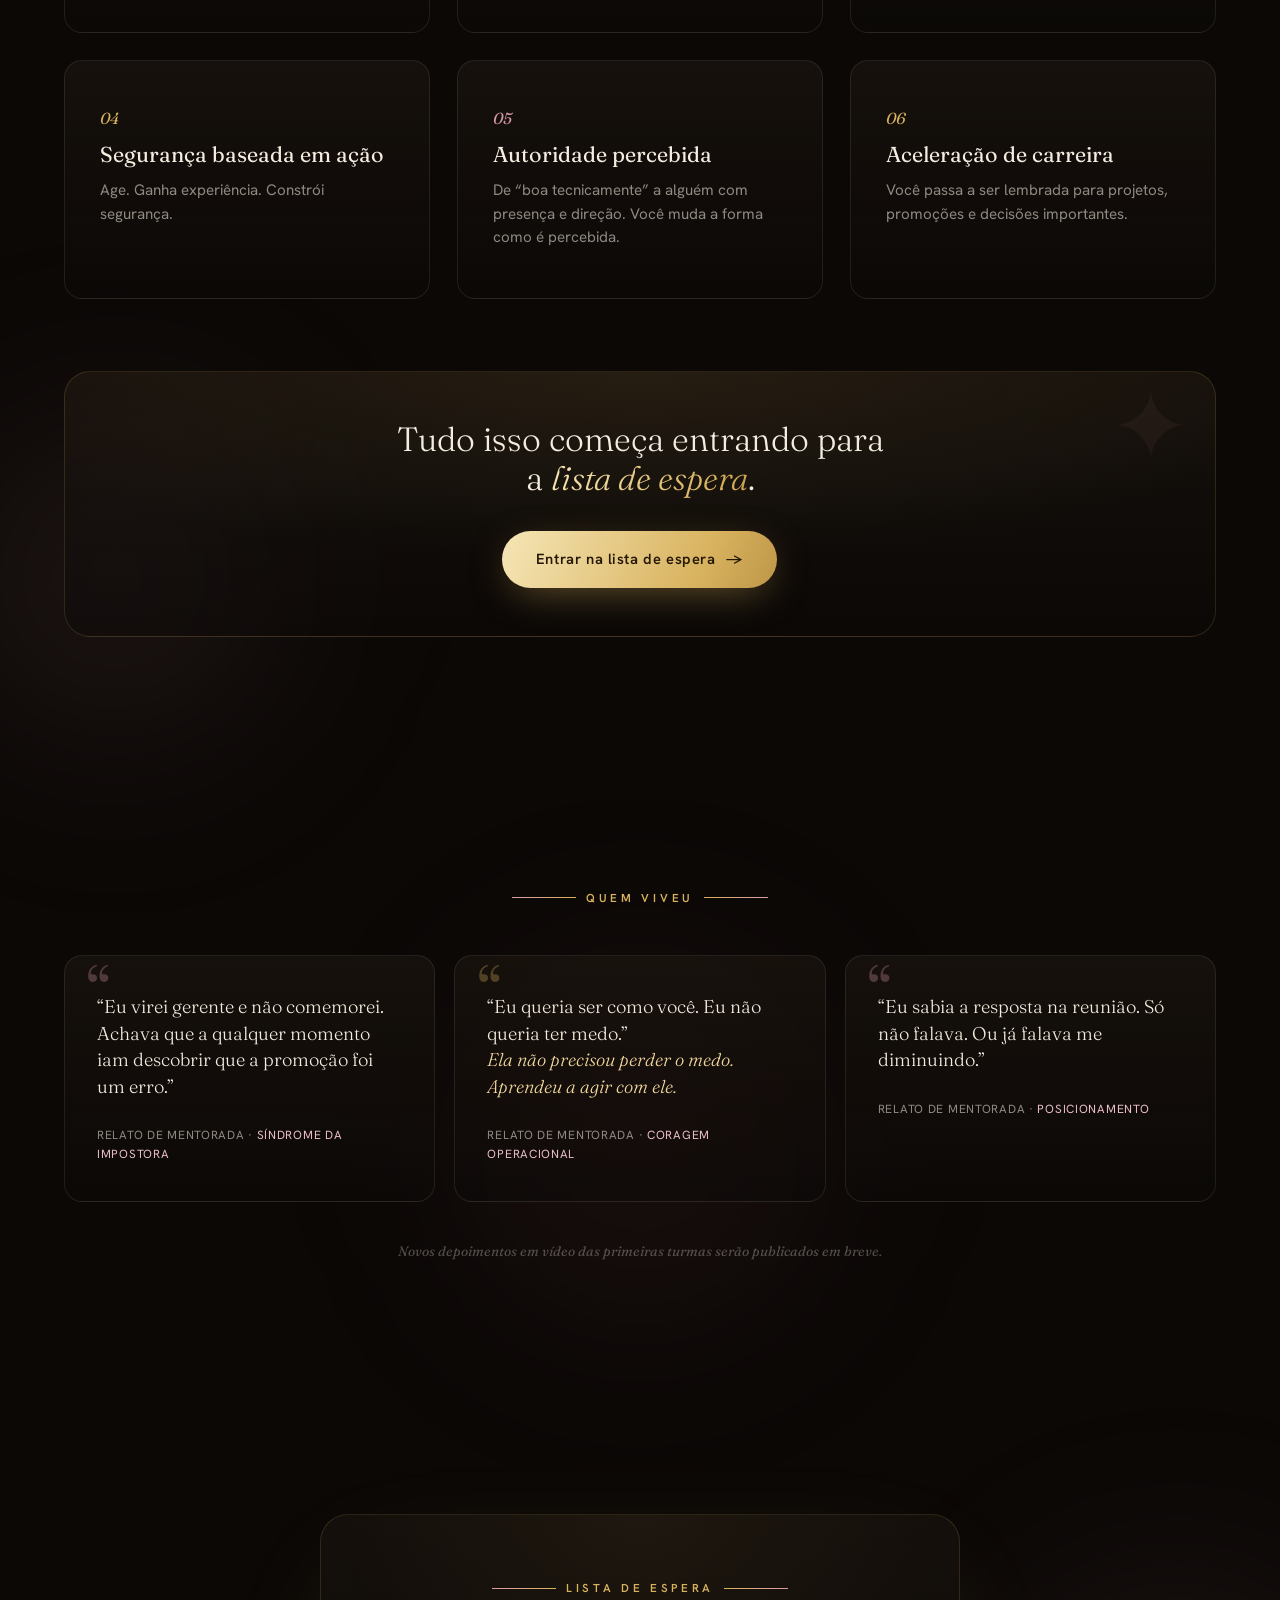
==== commit 7c9d2bd4: "Form v2: webhook n8n + tela de sucesso redesenhada + modal mobile Co-Authored-By: Claude Opus 4.8 <n" ====
--- a/index.html
+++ b/index.html
@@ -645,13 +645,15 @@
 
   <!-- SUCCESS STATE -->
   <div class="success" id="success" hidden>
-    <span class="success__mark">✦</span>
-    <h3>Você está na lista.</h3>
-    <p>Pronto. Você agora faz parte da Lista de Espera do Método Viviane Fraga VCM.
-    Como as vagas são limitadas, priorizamos mulheres alinhadas com a proposta e prontas para o próximo passo.
-    Nossa equipe analisará seu perfil e entrará em contato.</p>
-    <a href="https://www.instagram.com/viviane.fragaa" target="_blank" rel="noopener" class="btn btn--ghost" data-cursor="join">Seguir @viviane.fragaa</a>
-    </div>
+    <span class="success__badge" aria-hidden="true"><i></i><span>✦</span></span>
+    <p class="success__eyebrow">Inscrição confirmada</p>
+    <h3 class="success__title">Você está na lista.</h3>
+    <p class="success__msg">Recebemos suas respostas. Como as vagas são limitadas, priorizamos os perfis mais alinhados com a mentoria. Nossa equipe entra em contato pelo WhatsApp.</p>
+    <div class="success__cta">
+      <a href="https://www.instagram.com/viviane.fragaa" target="_blank" rel="noopener" class="btn btn--gold" data-cursor="join">Seguir @viviane.fragaa <span class="btn__arrow">→</span></a>
+      <button type="button" class="btn btn--ghost" data-modal-close data-cursor="join">Fechar</button>
+    </div>
+  </div>
   </div>
 </div>
 
--- a/assets/css/styles.css
+++ b/assets/css/styles.css
@@ -1018,3 +1018,29 @@
 
 /* garante que o atributo hidden vença o display dos .btn (wizard) */
 [hidden]{display:none!important}
+
+/* =====================================================================
+   FORM v2 — tela de sucesso redesenhada + modal compacto no mobile
+   ===================================================================== */
+.modal .success{margin:0;border:none;box-shadow:none;background:none;padding:clamp(1rem,4vw,2rem) 0 .5rem}
+.success{position:relative;display:flex;flex-direction:column;align-items:center;text-align:center;gap:1.05rem;max-width:46ch;margin-inline:auto;animation:rise .7s var(--ease) both}
+.success .modal__close{position:absolute;top:-.4rem;right:0}
+.success__badge{position:relative;display:grid;place-items:center;width:78px;height:78px;border-radius:50%;background:radial-gradient(circle at 50% 30%,rgba(234,190,198,.26),rgba(216,178,94,.1));border:1px solid var(--line-rose);box-shadow:0 0 0 8px rgba(234,190,198,.04),0 16px 46px -14px rgba(234,190,198,.55);margin-bottom:.2rem}
+.success__badge span{font-size:1.9rem;color:var(--rose-lite);line-height:1}
+.success__badge i{position:absolute;inset:-9px;border-radius:50%;border:1px solid var(--line-rose);opacity:.5;animation:pulseRing 2.6s var(--ease) infinite}
+@keyframes pulseRing{0%{transform:scale(.92);opacity:.6}70%{transform:scale(1.28);opacity:0}100%{opacity:0}}
+.success__eyebrow{font-size:.66rem;letter-spacing:.28em;text-transform:uppercase;color:var(--rose)}
+.success__title{font-family:var(--fx);font-weight:400;font-size:clamp(1.9rem,5vw,2.7rem);color:var(--gold-lite);line-height:1.02}
+.success__msg{color:var(--muted);font-size:1rem;line-height:1.6}
+.success__cta{display:flex;gap:.8rem;flex-wrap:wrap;justify-content:center;margin-top:.7rem;width:100%}
+@media (max-width:520px){
+  .success__cta{flex-direction:column;align-items:stretch}
+  .success__cta .btn{justify-content:center;width:100%}
+  /* modal compacto no mobile */
+  .modal__panel{padding:1.5rem 1.2rem 1.7rem}
+  .modal__head{margin-bottom:1.4rem;padding-right:2.6rem}
+  .modal__title{font-size:1.5rem;line-height:1.1}
+  .modal__sub{font-size:.86rem;line-height:1.45}
+  .modal__close{width:38px;height:38px}
+  .wz__legend{font-size:1.05rem}
+}
